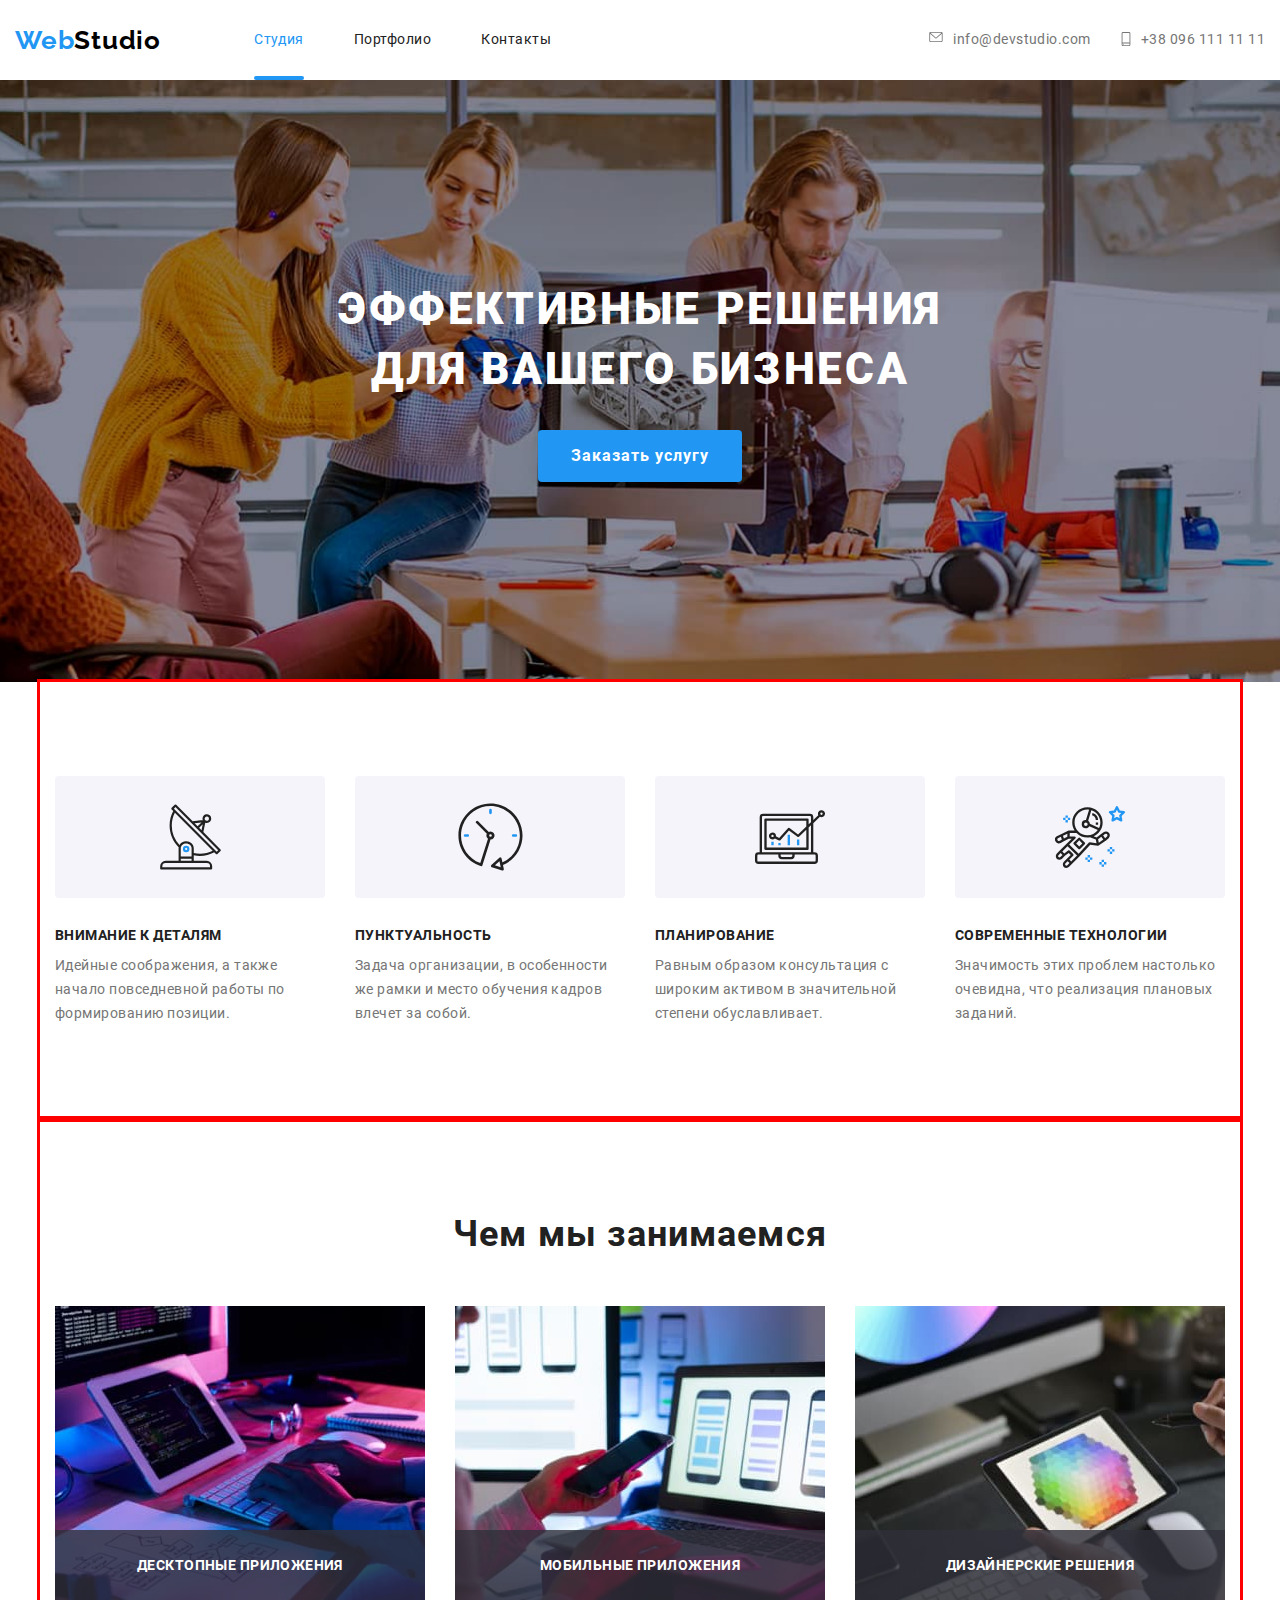
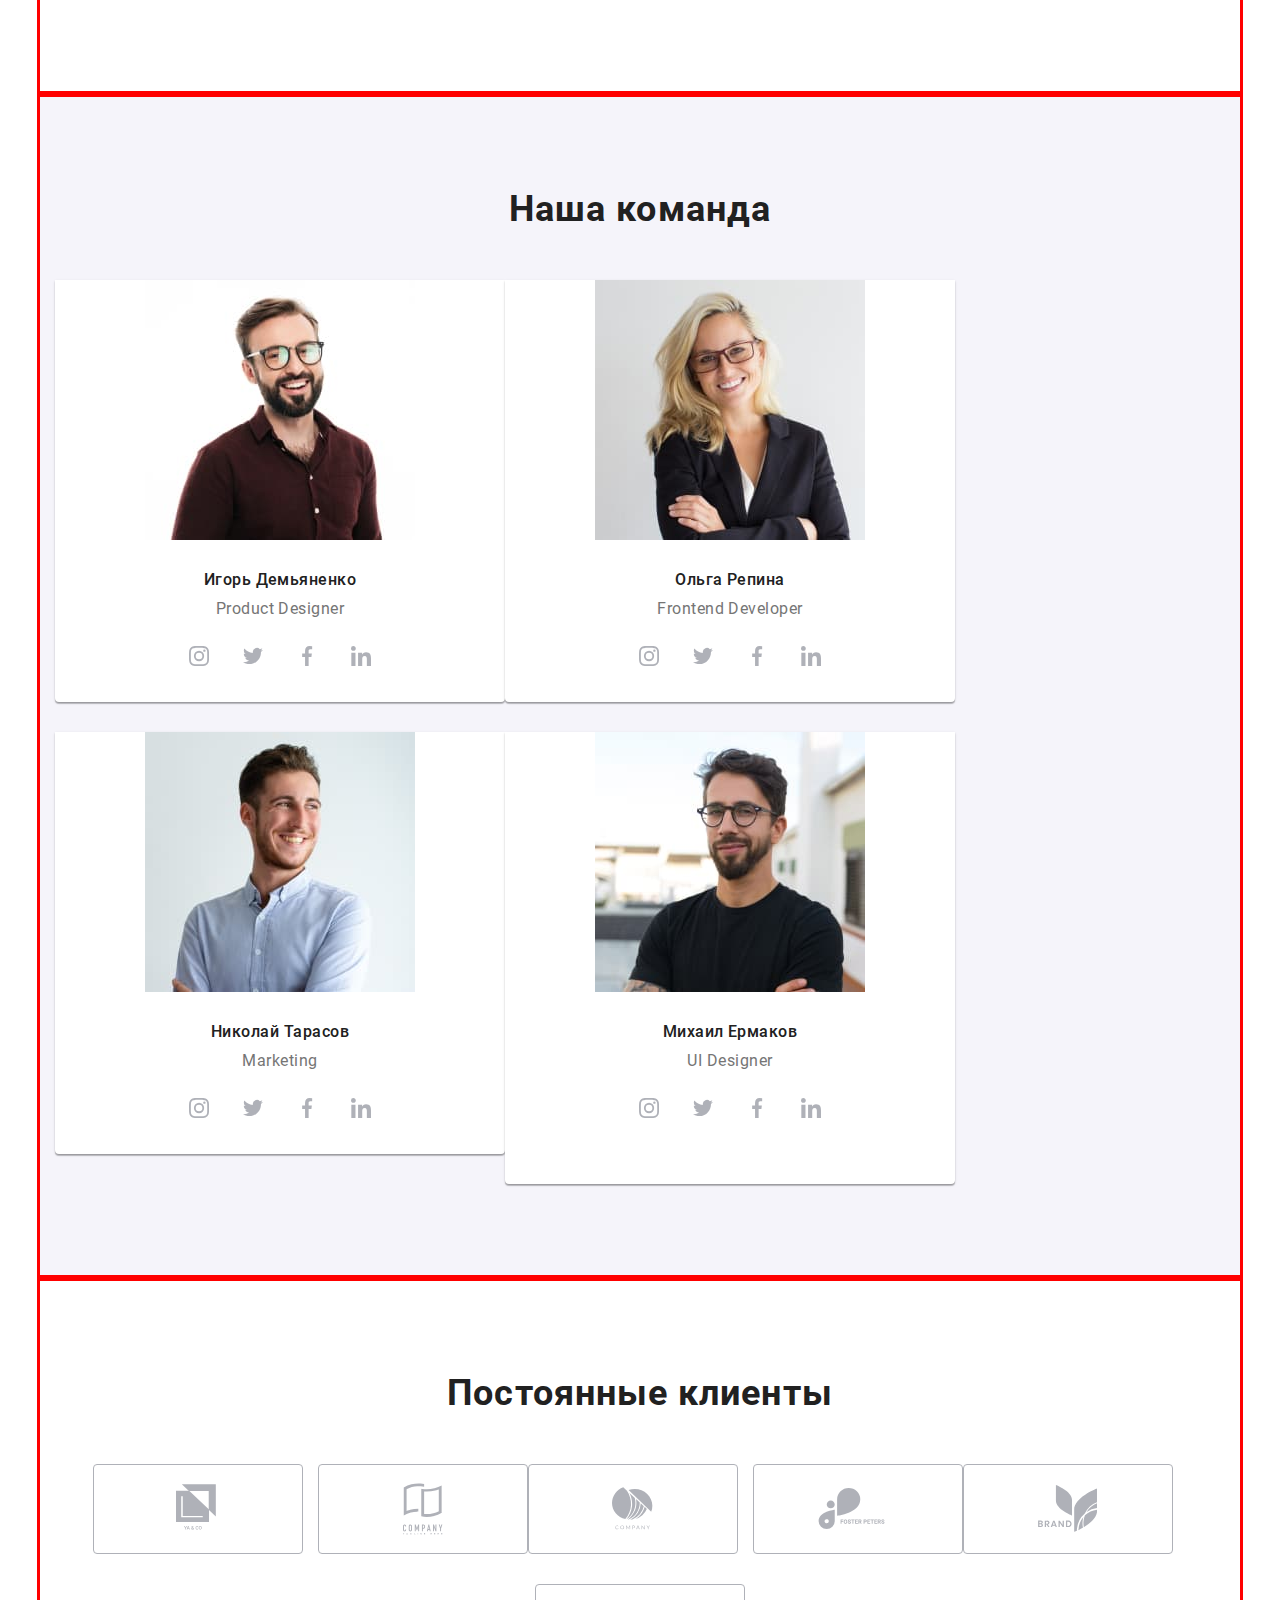
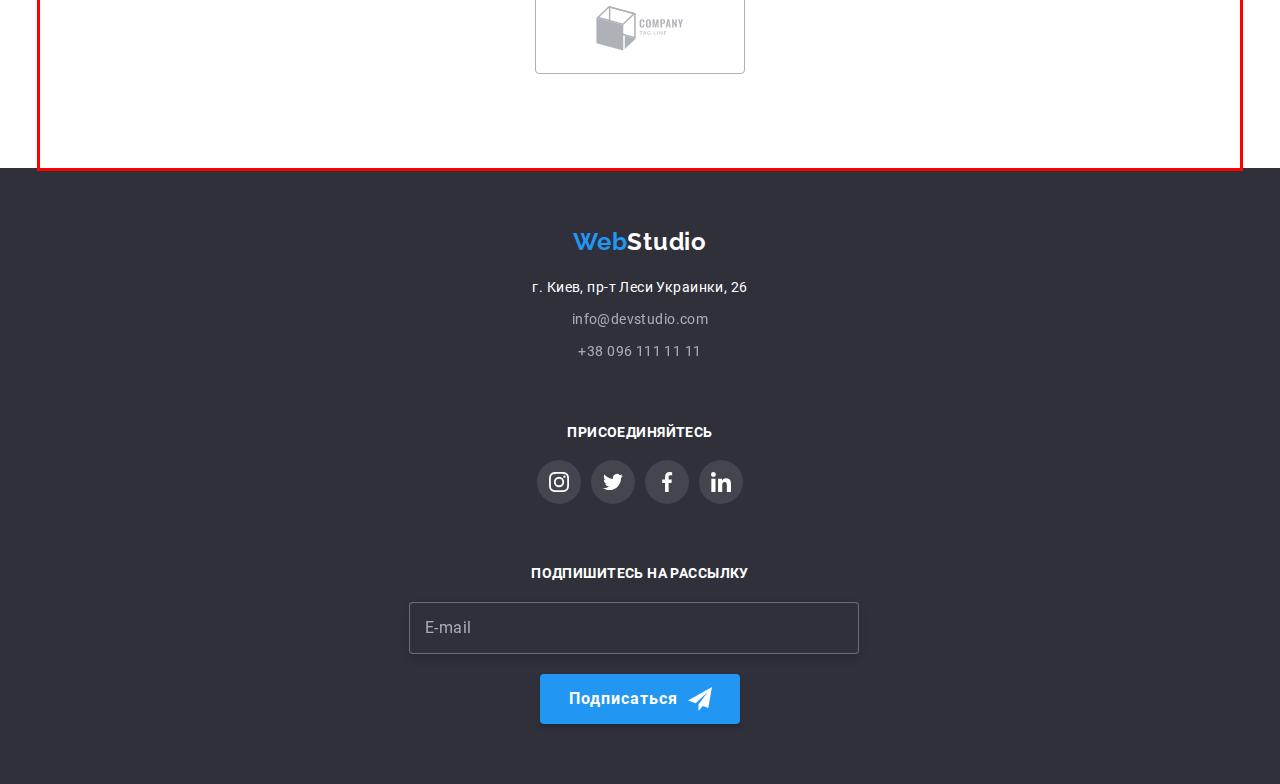
==== index.html @ 3422aace "added workes section" ====
<!DOCTYPE html>
<html lang="ru">
<head>
    <meta charset="UTF-8">
    <meta name="viewport" content="width=device-width, initial-scale=1.0">
    <!-- <link rel="preconnect" href="https://fonts.gstatic.com">
    <link href="https://fonts.googleapis.com/css2?family=Raleway:wght@400;700&family=Roboto:wght@400;500;700&display=swap"
        rel="stylesheet"> -->
    <link rel="stylesheet" href="./css/main.min.css">
    <title>WebStudio</title>
</head>
<body>
    <!-- Шапка сайта -->
    <header>
        <nav class="main-nav">
            <a href="/" class="logo"><span>Web</span>Studio</a>
            <div class="menu-container" id="menu-container" data-menu>
                    <div class="navigation">
                        <ul class="site-nav">
                    <li class="item"><a href="./index.html" class="link current">Студия</a></li>
                    <li class="item"><a href="./portfolio.html" class="link">Портфолио</a></li>
                    <li class="item"><a href="#" class="link">Контакты</a></li>
                        </ul>
                    </div>
                    <div class="contacts">
                        <ul class="auth-nav">
                    <li class="item item-mail">                         
                        <a href="mailto:info@devstudio.com" class="link">
                            <svg class="envelope" width="16" height="12">
                                <use href="./images/sprite.svg#icon-envelope"></use>
                            </svg>
                            info@devstudio.com
                        </a>
                    </li>
                    <li class="item">
                        <a href="tel:+380961111111" class="link">
                            <svg class="smartphone" width="10" height="16">
                                <use href="./images/sprite.svg#icon-smartphone"></use>
                            </svg>
                            +38 096 111 11 11
                        </a>
                    </li>
                        </ul>
                    </div>
            </div>
            <button type="button" class="menu-button" aria-expanded="false" aria-controls="menu-container" data-menu-button>
                    <svg width="40" height="40" aria-label="Переключатель мобильного меню">
                        <use class="icon-cross" href="./images/sprite.svg#icon-cross"></use>
                        <use class="icon-menu" href="./images/sprite.svg#icon-menu"></use>
                    </svg>
            </button>
        </nav>      
    </header>
    <main>
        <!-- Герой -->
        <section class="hero">
            <h1 class="hero-title">Эффективные решения <br> для вашего бизнеса</h1>
            <button data-modal-open class="hero-button ">Заказать услугу</button>
        </section>
        <!-- Особенности работы -->
        <section class="container">
            <!-- <h2>Особенности</h2> -->
            <ul class="features">
                    <li class="features-item">
                        <div class="features-icon">
                            <svg class="antenna" width="65" height="70">
                                <use href="./images/sprite.svg#icon-antenna"></use>
                            </svg>
                        </div>                     
                        <h3 class="features-title">Внимание к деталям</h3>
                        <p class="features-text">Идейные соображения, а также начало повседневной работы по формированию позиции.</p>
                    </li>
                    <li class="features-item">
                        <div class="features-icon">
                            <svg class="clock" width="67" height="70">
                                <use href="./images/sprite.svg#icon-clock"></use>
                        </svg>
                        </div>
                        <h3 class="features-title">Пунктуальность</h3>
                        <p class="features-text">Задача организации, в особенности же рамки и место обучения кадров влечет за собой.</p>
                    </li>
                    <li class="features-item">
                        <div class="features-icon">
                            <svg class="diagram" width="70" height="70">
                                <use href="./images/sprite.svg#icon-diagram"></use>
                        </svg>
                        </div>
                        <h3 class="features-title">Планирование</h3>
                        <p class="features-text">Равным образом консультация с широким активом в значительной степени обуславливает.</p>
                    </li>
                    <li class="features-item">
                        <div class="features-icon">
                            <svg class="astronaut" width="70" height="70">
                                <use href="./images/sprite.svg#icon-astronaut"></use>
                        </svg>
                        </div>
                        <h3 class="features-title">Современные технологии</h3>
                        <p class="features-text">Значимость этих проблем настолько очевидна, что реализация плановых заданий.</p>
                    </li>
            </ul>   
        </section>    
        <!-- Чем мы занимаемся -->
        <section class="section workes-container">
            <div class="container">
                <h2 class="section-title">Чем мы занимаемся</h2>
                <ul class="workes">
                    <li class="item">
                        <div class="workes-box">
                            <picture>
                                <source srcset="
                                    ./images/desktop/img1-desktop.jpg 1x,
                                    ./images/desktop/img1@2x-desktop.jpg 2x
                                    "
                                     media="(min-width: 1200px)">
                                
                                    <img src="./images/desktop/img1-desktop.jpg" alt="Десктопные приложения">
                            </picture>
                            
                            <p class="workes-text">Десктопные приложения</p>
                        </div>   
                    </li>
                    <li class="item">
                        <div class="workes-box">
                            <picture>
                                <source srcset="
                                    ./images/desktop/img2-desktop.jpg 1x,
                                    ./images/desktop/img2@2x-desktop.jpg 2x
                                    " 
                                    media="(min-width: 1200px)">
                                    
                                    <img src="./images/desktop/img2-desktop.jpg" alt="Мобильные приложения">
                            </picture>
                            <p class="workes-text">Мобильные приложения</p>
                        </div>
                    </li>                        
                    <li class="item">
                        <div class="workes-box">
                            <picture>
                                <source srcset="
                                    ./images/desktop/img3-desktop.jpg 1x,
                                    ./images/desktop/img3@2x-desktop.jpg 2x
                                    " 
                                    media="(min-width: 1200px)">
                            
                                    <img src="./images/desktop/img3-desktop.jpg" alt="Дизайнерские решения">
                            </picture>
                            <p class="workes-text">Дизайнерские решения</p>
                        </div>
                        </li>
                </ul>
            </div>
        </section>
        <!-- Наша команда -->
        <section class="container team-container">
            <h2 class="section-title teams">Наша команда</h2>
            <ul class="team">
                    <li class="team-item">
                        <picture>
                            <source
                                srcset="
                                    ./images/desktop/foto1-desktop.jpg 1x,
                                    ./images/desktop/foto1@2x-desktop.jpg 2x                          ./
                                "
                                media="(min-width: 1200px)"
                            >
                            <source
                                srcset="
                                    ./images/table/foto1-table.jpg 1x,
                                    ./images/table/foto1@2x-table.jpg 2x
                                "
                                media="(min-width: 768px)"    
                            >
                            <source
                                srcset="
                                    ./images/mobile/foto1-mobile.jpg 1x,
                                    ./images/mobile/foto1@2x-mobile.jpg 2x
                                "
                                media="(max-width: 767px)"
                            >
                             <img                         
                                src="./images/desktop/foto1-desktop.jpg"
                                alt="Игорь Демьяненко"                    
                            >
                        </picture>
                        <h3 class="team-title">Игорь Демьяненко</h3>
                        <p class="team-text">Product Designer</p>
                        <ul class="social">
                            <li class="social-item">
                                <a href="#" class="social-link">
                                    <svg class="instagram" width="20" height="20">
                                        <use href="./images/sprite.svg#icon-instagram"></use>
                                    </svg>
                                </a>
                            </li>
                            <li class="social-item">
                                <a href="#" class="social-link">
                                    <svg class="twitter" width="20" height="20">
                                        <use href="./images/sprite.svg#icon-twitter"></use>
                                    </svg>
                                </a>
                            </li>
                            <li class="social-item">
                                <a href="#" class="social-link">
                                    <svg class="facebook" width="20" height="20">
                                        <use href="./images/sprite.svg#icon-facebook"></use>
                                    </svg>
                                </a>
                            </li>
                            <li class="social-item">
                                <a href="#" class="social-link">
                                    <svg class="linkedin" width="20" height="20">
                                        <use href="./images/sprite.svg#icon-linkedin"></use>
                                    </svg>
                                </a>
                            </li>
                        </ul>
                    </li>
                    <li class="team-item">
                        <picture>
                            <source srcset="
                                                            ./images/desktop/foto2-desktop.jpg 1x,
                                                            ./images/desktop/foto2@2x-desktop.jpg 2x                          ./
                                                        " media="(min-width: 1200px)">
                            <source srcset="
                                                            ./images/table/foto2-table.jpg 1x,
                                                            ./images/table/foto2@2x-table.jpg 2x
                                                        " media="(min-width: 768px)">
                            <source srcset="
                                                            ./images/mobile/foto2-mobile.jpg 1x,
                                                            ./images/mobile/foto2@2x-mobile.jpg 2x
                                                        " media="(max-width: 767px)">
                            <img src="./images/desktop/foto2-desktop.jpg" alt="Ольга Репина">
                        </picture>
                        <h3 class="team-title">Ольга Репина</h3>
                        <p class="team-text">Frontend Developer</p>
                        <ul class="social">
                            <li class="social-item">
                                <a href="#" class="social-link">
                                    <svg class="instagram" width="20" height="20">
                                        <use href="./images/sprite.svg#icon-instagram"></use>
                                    </svg>
                                </a>
                            </li>
                            <li class="social-item">
                                <a href="#" class="social-link">
                                    <svg class="twitter" width="20" height="20">
                                        <use href="./images/sprite.svg#icon-twitter"></use>
                                    </svg>
                                </a>
                            </li>
                            <li class="social-item">
                                <a href="#" class="social-link">
                                    <svg class="facebook" width="20" height="20">
                                        <use href="./images/sprite.svg#icon-facebook"></use>
                                    </svg>
                                </a>
                            </li>
                            <li class="social-item">
                                <a href="#" class="social-link">
                                    <svg class="linkedin" width="20" height="20">
                                        <use href="./images/sprite.svg#icon-linkedin"></use>
                                    </svg>
                                </a>
                            </li>
                        </ul>
                    </li>
                    <li class="team-item">
                        <picture>
                            <source srcset="
                                ./images/desktop/foto3-desktop.jpg 1x,
                                ./images/desktop/foto3@2x-desktop.jpg 2x                          ./
                            " media="(min-width: 1200px)">
                            <source srcset="
                                ./images/table/foto3-table.jpg 1x,
                                ./images/table/foto3@2x-table.jpg 2x
                            " media="(min-width: 768px)">
                            <source srcset="
                                ./images/mobile/foto3-mobile.jpg 1x,
                                ./images/mobile/foto3@2x-mobile.jpg 2x
                            " media="(max-width: 767px)">
                            <img src="./images/desktop/foto3-desktop.jpg" alt="Николай Тарасов">
                        </picture>
                        <h3 class="team-title">Николай Тарасов</h3>
                        <p class="team-text">Marketing</p>
                        <ul class="social">
                            <li class="social-item">
                                <a href="#" class="social-link">
                                    <svg class="instagram" width="20" height="20">
                                        <use href="./images/sprite.svg#icon-instagram"></use>
                                    </svg>
                                </a>
                            </li>
                            <li class="social-item">
                                <a href="#" class="social-link">
                                    <svg class="twitter" width="20" height="20">
                                        <use href="./images/sprite.svg#icon-twitter"></use>
                                    </svg>
                                </a>
                            </li>
                            <li class="social-item">
                                <a href="#" class="social-link">
                                    <svg class="facebook" width="20" height="20">
                                        <use href="./images/sprite.svg#icon-facebook"></use>
                                    </svg>
                                </a>
                            </li>
                            <li class="social-item">
                                <a href="#" class="social-link">
                                    <svg class="linkedin" width="20" height="20">
                                        <use href="./images/sprite.svg#icon-linkedin"></use>
                                    </svg>
                                </a>
                            </li>
                        </ul>
                    </li>
                    <li class="team-item">
                        <picture>
                            <source srcset="
                                                            ./images/desktop/foto4-desktop.jpg 1x,
                                                            ./images/desktop/foto4@2x-desktop.jpg 2x                          ./
                                                        " media="(min-width: 1200px)">
                            <source srcset="
                                                            ./images/table/foto4-table.jpg 1x,
                                                            ./images/table/foto4@2x-table.jpg 2x
                                                        " media="(min-width: 768px)">
                            <source srcset="
                                                            ./images/mobile/foto4-mobile.jpg 1x,
                                                            ./images/mobile/foto4@2x-mobile.jpg 2x
                                                        " media="(max-width: 767px)">
                            <img src="./images/desktop/foto4-desktop.jpg" alt="Михаил Ермаков">
                        </picture>
                        <h3 class="team-title">Михаил Ермаков</h3>
                        <p class="team-text">UI Designer</p>
                        <ul class="social">
                            <li class="social-item">
                                <a href="#" class="social-link">
                                    <svg class="instagram" width="20" height="20">
                                        <use href="./images/sprite.svg#icon-instagram"></use>
                                    </svg>
                                </a>
                            </li>
                            <li class="social-item">
                                <a href="#" class="social-link">
                                    <svg class="twitter" width="20" height="20">
                                        <use href="./images/sprite.svg#icon-twitter"></use>
                                    </svg>
                                </a>
                            </li>
                            <li class="social-item">
                                <a href="#" class="social-link">
                                    <svg class="facebook" width="20" height="20">
                                        <use href="./images/sprite.svg#icon-facebook"></use>
                                    </svg>
                                </a>
                            </li>
                            <li class="social-item">
                                <a href="#" class="social-link">
                                    <svg class="linkedin" width="20" height="20">
                                        <use href="./images/sprite.svg#icon-linkedin"></use>
                                    </svg>
                                </a>
                            </li>
                        </ul>
                    </li>
            </ul>
        </section>
        <!-- Постоянные клиенты -->
        <section class="container clients-container">
             <h2 class="section-title">Постоянные клиенты</h2>
            <ul class="clients">
                    <li class="clients-list">
                        <a href="#" class="client-link">
                            <svg class="logo-1" width="44" height="49">
                                <use href="./images/sprite.svg#icon-logo-1"></use>
                            </svg>
                        </a>
                    </li>
                    <li class="clients-list">
                        <a href="#" class="client-link">
                            <svg class="logo-2" width="40" height="52">
                                <use href="./images/sprite.svg#icon-logo-2"></use>
                            </svg>
                        </a>
                    </li>
                    <li class="clients-list">
                        <a href="#" class="client-link">
                            <svg class="logo-3" width="41" height="43">
                                <use href="./images/sprite.svg#icon-logo-3"></use>
                            </svg>
                        </a>
                    </li>
                    <li class="clients-list">
                        <a href="#" class="client-link">
                            <svg class="logo-4" width="80" height="42">
                                <use href="./images/sprite.svg#icon-logo-4"></use>
                            </svg>
                        </a>
                    </li>
                    <li class="clients-list">
                        <a href="#" class="client-link">
                            <svg class="logo-5" width="59" height="47">
                                <use href="./images/sprite.svg#icon-logo-5"></use>
                            </svg>
                        </a>
                    </li>
                    <li class="clients-list">
                        <a href="#" class="client-link">
                            <svg class="logo-6" width="88" height="45">
                                <use href="./images/sprite.svg#icon-logo-6"></use>
                            </svg>
                        </a>
                    </li>
            </ul>
        </section>
    </main>    
    <!-- Футер -->
    <footer class="footer">
        <div class="footer-content">
                <a href="#" class="logo footer-logo"><span>Web</span>Studio</a>
                <address>
                    <ul class="contacte">
                        <li class="contacte-item"><a href="#" class="address-link">г. Киев, пр-т Леси Украинки, 26</a></li>
                        <li class="contacte-item"><a href="mailto:info@devstudio.com" class="footer-link">info@devstudio.com</a></li>
                        <li class="contacte-item"><a href="tel:+380961111111" class="footer-link">+38 096 111 11 11</a></li>
                    </ul>
                </address>
        </div>
        <div class="resources">
                <h3 class="resources-title">присоединяйтесь</h3>
                <ul class="resources-list">
                    <li class="resources-item">
                        <a href="#" class="resources-link">
                            <svg class="instagram" width="20" height="20">
                                <use href="./images/sprite.svg#icon-instagram"></use>
                            </svg>
                        </a>
                    </li>
                    <li class="resources-item">
                        <a href="#" class="resources-link">
                            <svg class="twitter" width="20" height="20">
                                <use href="./images/sprite.svg#icon-twitter"></use>
                            </svg>
                        </a>
                    </li>
                    <li class="resources-item">
                        <a href="#" class="resources-link">
                            <svg class="facebook" width="20" height="20">
                                <use href="./images/sprite.svg#icon-facebook"></use>
                            </svg>
                        </a>
                    </li>
                    <li class="resources-item">
                        <a href="#" class="resources-link">
                            <svg class="linkedin" width="20" height="20">
                                <use href="./images/sprite.svg#icon-linkedin"></use>
                            </svg>
                        </a>
                    </li>
                </ul>
        </div>
        <div>
                <form action="#" class="subscription">
                    <label for="mail" class="subscription-text">Подпишитесь на рассылку</label>
                    <div class="subscription-btns">
                        <input type="email" name="mail" placeholder="E-mail" autocomplete="off">
                        <button type="submit">Подписаться
                        <svg class="send" width="24" height="24">
                            <use href="./images/sprite.svg#icon-send"></use>
                        </svg>
                        </button>
                    </div>
                </form>
        </div>
    </footer>
    <!-- Модальное окно -->
    <div class="backdrop is-hidden" data-modal>
        <div class="modal">
            <div class="modal-svg">
            <button data-modal-close class="btn-modal">
            <svg class="closed" width="11" height="11">
                <use href="./images/sprite.svg#icon-closed"></use>
            </svg>
            </button>
            </div>
            <form action="#" class="form" autocomplete="off">
                <h1 class="form-title">Оставьте свои данные, мы вам перезвоним</h1>
                <div class="form-field">
                    <label for="user" class="form-label">Имя</label>
                    <input type="text" class="form-input" name="user" id="user" placeholder=" ">
                    <svg class="user" width="12" height="12">
                        <use href="./images/sprite.svg#icon-user"></use>
                    </svg>
                </div>

                <div class="form-field">
                    <label for="phone" class="form-label">Телефон</label>
                    <input type="tel" class="form-input" name="phone" id="phone" placeholder="">
                    <svg class="phone" width="13" height="13">
                        <use href="./images/sprite.svg#icon-phone"></use>
                    </svg>
            </div>
                
                <div class="form-field">
                    <label for="mail" class="form-label">Почта</label>
                    <input type="email" class="form-input" name="mail" id="mail" placeholder="">
                    <svg class="email" width="15" height="12">
                        <use href="./images/sprite.svg#icon-email"></use>
                    </svg>
                </div>
                
                <div class="form-field textarea">
                <label for="comment" class="form-label">Комментарий</label>
                <textarea name="comment" id="comment" rows="5" placeholder="Введите текст"></textarea>
                </div>

                <div class="form-checkbox">
                    <label for="agreement" class="check-label">
                        <input type="checkbox" class="check-box" name="agreement" value="agreement" id="agreement">
                        <span class="icon-border"></span>                     
                        
                        <span>Соглашаюсь с рассылкой и принимаю
                            <a href="#" class="form-link">Условия договора</a>
                        </span>    
                    </label>            
                </div>

                <button type="submit" class="form-btn">Отправить</button>
            </form>
        </div>
    </div>
    <script src="./js/modal.js"></script>
    <script src="./js/menu.js"></script>
</body>
</html>
---- css/main.min.css ----
/*! modern-normalize v1.0.0 | MIT License | https://github.com/sindresorhus/modern-normalize */*,*::before,*::after{-webkit-box-sizing:border-box;box-sizing:border-box}:root{-moz-tab-size:4;-o-tab-size:4;tab-size:4}html{line-height:1.15;-webkit-text-size-adjust:100%}body{margin:0}body{font-family:system-ui,-apple-system,"Segoe UI",Roboto,Helvetica,Arial,sans-serif,"Apple Color Emoji","Segoe UI Emoji"}hr{height:0;color:inherit}abbr[title]{-webkit-text-decoration:underline dotted;text-decoration:underline dotted}b,strong{font-weight:bolder}code,kbd,samp,pre{font-family:ui-monospace, SFMono-Regular, Consolas, "Liberation Mono", Menlo, monospace;font-size:1em}small{font-size:80%}sub,sup{font-size:75%;line-height:0;position:relative;vertical-align:baseline}sub{bottom:-0.25em}sup{top:-0.5em}table{text-indent:0;border-color:inherit}button,input,optgroup,select,textarea{font-family:inherit;font-size:100%;line-height:1.15;margin:0}button,select{text-transform:none}button,[type="button"],[type="reset"],[type="submit"]{-webkit-appearance:button}::-moz-focus-inner{border-style:none;padding:0}:-moz-focusring{outline:1px dotted ButtonText}:-moz-ui-invalid{box-shadow:none}legend{padding:0}progress{vertical-align:baseline}::-webkit-inner-spin-button,::-webkit-outer-spin-button{height:auto}[type="search"]{-webkit-appearance:textfield;outline-offset:-2px}::-webkit-search-decoration{-webkit-appearance:none}::-webkit-file-upload-button{-webkit-appearance:button;font:inherit}summary{display:list-item}html{-webkit-box-sizing:border-box;box-sizing:border-box}*,*::before,*::after{-webkit-box-sizing:inherit;box-sizing:inherit}body{color:#757575;background-color:#fff;font-family:Roboto, sans-serif;font-style:400;font-weight:400;letter-spacing:0.03em;margin:0}body.modal-open{overflow:hidden}ul{list-style:none;padding:0;margin:0}a{text-decoration:none}h1,h2,h3,h4,h5,h6,p{margin-top:0;margin-bottom:0}img{display:block;max-width:100%;height:auto;margin-left:auto;margin-right:auto}.section-title{margin-bottom:30px;font-family:Roboto;font-style:normal;font-weight:700;font-size:28px;line-height:1.18;text-align:center;letter-spacing:0.03em;color:#212121}@media screen and (min-width: 1200px){.section-title{margin-bottom:50px;font-size:36px;line-height:1.17}}.container{padding-right:15px;padding-left:15px;margin-right:auto;margin-left:auto;outline:3px solid red}@media screen and (min-width: 480px){.container{width:480px;padding-top:60px;padding-bottom:60px}}@media screen and (min-width: 768px){.container{width:768px}}@media screen and (min-width: 1200px){.container{width:1200px;padding-top:94px;padding-bottom:94px}}@font-face{font-family:"Roboto";font-style:normal;font-weight:400;src:url("../fonts/roboto-v20-latin_cyrillic-regular.eot");src:local(""),url("../fonts/roboto-v20-latin_cyrillic-regular.eot?#iefix") format("embedded-opentype"),url("../fonts/roboto-v20-latin_cyrillic-regular.woff2") format("woff2"),url("../fonts/roboto-v20-latin_cyrillic-regular.woff") format("woff"),url("../fonts/roboto-v20-latin_cyrillic-regular.ttf") format("truetype"),url("../fonts/roboto-v20-latin_cyrillic-regular.svg#Roboto") format("svg")}@font-face{font-family:"Roboto";font-style:normal;font-weight:500;src:url("../fonts/roboto-v20-latin_cyrillic-500.eot");src:local(""),url("../fonts/roboto-v20-latin_cyrillic-500.eot?#iefix") format("embedded-opentype"),url("../fonts/roboto-v20-latin_cyrillic-500.woff2") format("woff2"),url("../fonts/roboto-v20-latin_cyrillic-500.woff") format("woff"),url("../fonts/roboto-v20-latin_cyrillic-500.ttf") format("truetype"),url("../fonts/roboto-v20-latin_cyrillic-500.svg#Roboto") format("svg")}@font-face{font-family:"Roboto";font-style:normal;font-weight:700;src:url("../fonts/roboto-v20-latin_cyrillic-700.eot");src:local(""),url("../fonts/roboto-v20-latin_cyrillic-700.eot?#iefix") format("embedded-opentype"),url("../fonts/roboto-v20-latin_cyrillic-700.woff2") format("woff2"),url("../fonts/roboto-v20-latin_cyrillic-700.woff") format("woff"),url("../fonts/roboto-v20-latin_cyrillic-700.ttf") format("truetype"),url("../fonts/roboto-v20-latin_cyrillic-700.svg#Roboto") format("svg")}@font-face{font-family:"Roboto";font-style:normal;font-weight:400;src:url("../fonts/roboto-v20-latin_cyrillic-regular.eot");src:local(""),url("../fonts/roboto-v20-latin_cyrillic-regular.eot?#iefix") format("embedded-opentype"),url("../fonts/roboto-v20-latin_cyrillic-regular.woff2") format("woff2"),url("../fonts/roboto-v20-latin_cyrillic-regular.woff") format("woff"),url("../fonts/roboto-v20-latin_cyrillic-regular.ttf") format("truetype"),url("../fonts/roboto-v20-latin_cyrillic-regular.svg#Roboto") format("svg")}@font-face{font-family:"Roboto";font-style:normal;font-weight:900;src:url("../fonts/roboto-v20-latin_cyrillic-900.eot");src:local(""),url("../fonts/roboto-v20-latin_cyrillic-900.eot?#iefix") format("embedded-opentype"),url("../fonts/roboto-v20-latin_cyrillic-900.woff2") format("woff2"),url("../fonts/roboto-v20-latin_cyrillic-900.woff") format("woff"),url("../fonts/roboto-v20-latin_cyrillic-900.ttf") format("truetype"),url("../fonts/roboto-v20-latin_cyrillic-900.svg#Roboto") format("svg")}@font-face{font-family:"Raleway";font-style:normal;font-weight:400;src:url("../fonts/raleway-v18-latin_cyrillic-regular.eot");src:local(""),url("../fonts/raleway-v18-latin_cyrillic-regular.eot?#iefix") format("embedded-opentype"),url("../fonts/raleway-v18-latin_cyrillic-regular.woff2") format("woff2"),url("../fonts/raleway-v18-latin_cyrillic-regular.woff") format("woff"),url("../fonts/raleway-v18-latin_cyrillic-regular.ttf") format("truetype"),url("../fonts/raleway-v18-latin_cyrillic-regular.svg#Raleway") format("svg")}@font-face{font-family:"Raleway";font-style:normal;font-weight:700;src:url("../fonts/raleway-v18-latin_cyrillic-700.eot");src:local(""),url("../fonts/raleway-v18-latin_cyrillic-700.eot?#iefix") format("embedded-opentype"),url("../fonts/raleway-v18-latin_cyrillic-700.woff2") format("woff2"),url("../fonts/raleway-v18-latin_cyrillic-700.woff") format("woff"),url("../fonts/raleway-v18-latin_cyrillic-700.ttf") format("truetype"),url("../fonts/raleway-v18-latin_cyrillic-700.svg#Raleway") format("svg")}header{position:relative;padding-right:15px;padding-left:15px;margin-right:auto;margin-left:auto}.logo{color:#000;font-family:Raleway, sans-serif;font-weight:700;font-size:24px;line-height:1.17;letter-spacing:0.03em}@media screen and (max-width: 767px){.logo{padding-bottom:16px;padding-top:16px}}@media screen and (min-width: 768px){.logo{margin-right:88px}}@media screen and (min-width: 1200px){.logo{margin-right:93px;font-size:26px;line-height:1.19}}.logo span{color:#2196f3}.main-nav{display:-webkit-box;display:-ms-flexbox;display:flex;-webkit-box-align:center;-ms-flex-align:center;align-items:center;-webkit-box-pack:justify;-ms-flex-pack:justify;justify-content:space-between}.site-nav{color:#212121}@media screen and (max-width: 767px){.site-nav{margin-bottom:60px}}@media screen and (min-width: 768px){.site-nav{display:-webkit-box;display:-ms-flexbox;display:flex}}.site-nav .link{color:#212121}@media screen and (max-width: 767px){.site-nav .link{font-family:Roboto;font-style:normal;font-weight:500;font-size:18px;line-height:1.17;letter-spacing:0.02em}}@media screen and (min-width: 768px){.site-nav .link{display:block;-webkit-box-align:baseline;-ms-flex-align:baseline;align-items:baseline;padding-top:32px;padding-bottom:32px;font-size:14px;line-height:1.14}}.site-nav .link:hover,.site-nav .link:focus{color:#2196f3;-webkit-transition:color 250ms cubic-bezier(0.4, 0, 0.2, 1);transition:color 250ms cubic-bezier(0.4, 0, 0.2, 1)}@media screen and (max-width: 767px){.site-nav .item:not(:last-child){margin-bottom:40px}}@media screen and (min-width: 768px){.site-nav .item:not(:last-child){margin-right:50px}}.site-nav .link.current{position:relative;color:#2196f3}.site-nav .current::after{content:"";position:absolute;left:0;margin-top:8px;display:block;width:100%;height:4px;background-color:#2196f3;border-radius:2px}@media screen and (min-width: 768px){.site-nav .current::after{bottom:0;margin-top:0}}.auth-nav{margin-left:auto;-webkit-box-align:center;-ms-flex-align:center;align-items:center}@media screen and (min-width: 768px){.auth-nav{padding-top:21px;padding-bottom:21px}}@media screen and (min-width: 1200px){.auth-nav{display:-webkit-box;display:-ms-flexbox;display:flex;padding-top:0;padding-bottom:0}}.auth-nav .link{color:#757575}@media screen and (max-width: 767px){.auth-nav .link{font-family:Roboto;font-style:normal;font-weight:500;font-size:18px;line-height:1.17;letter-spacing:0.02em;-webkit-box-align:baseline;-ms-flex-align:baseline;align-items:baseline}}@media screen and (min-width: 768px){.auth-nav .link{font-size:12px}}@media screen and (min-width: 1200px){.auth-nav .link{display:-webkit-box;display:-ms-flexbox;display:flex;-webkit-box-pack:center;-ms-flex-pack:center;justify-content:center;-ms-flex-line-pack:center;align-content:center;padding-top:32px;padding-bottom:32px;font-size:14px;line-height:1.14}}.auth-nav .link:hover,.auth-nav .link:focus{color:#2196f3;fill:#2196f3;-webkit-transition:color 250ms cubic-bezier(0.4, 0, 0.2, 1),fill 250ms cubic-bezier(0.4, 0, 0.2, 1);transition:color 250ms cubic-bezier(0.4, 0, 0.2, 1),fill 250ms cubic-bezier(0.4, 0, 0.2, 1)}.auth-nav .link:hover .envelope,.auth-nav .link:focus .envelope,.auth-nav .link:hover .smartphone,.auth-nav .link:focus .smartphone{color:#2196f3;fill:#2196f3;-webkit-transition:color 250ms cubic-bezier(0.4, 0, 0.2, 1),fill 250ms cubic-bezier(0.4, 0, 0.2, 1);transition:color 250ms cubic-bezier(0.4, 0, 0.2, 1),fill 250ms cubic-bezier(0.4, 0, 0.2, 1)}.envelope,.smartphone{margin-right:10px;fill:#757575}@media screen and (max-width: 767px){.item-mail{margin-bottom:16px}}@media screen and (min-width: 1200px){.item-mail{margin-right:30px}}@media screen and (min-width: 768px){.envelope{width:14px;height:10px}.smartphone{width:10px;height:14px}}.hero{max-width:1600px;margin-left:auto;margin-right:auto;padding-top:118px;padding-bottom:118px;background-color:#2f303a;background-image:-webkit-gradient(linear, left bottom, left top, from(rgba(47,48,58,0.4)), to(rgba(47,48,58,0.4))),url("../../images/mobile/Hero-mobile.jpg");background-image:linear-gradient(to top, rgba(47,48,58,0.4), rgba(47,48,58,0.4)),url("../../images/mobile/Hero-mobile.jpg");background-repeat:no-repeat;background-position:center;background-size:cover;color:#fff;text-align:center}@media screen and (min-width: 1200px){.hero{padding-top:200px;padding-bottom:200px}}@media screen and (min-device-pixel-ratio: 2), screen and (-webkit-min-device-pixel-ratio: 2), screen and (min-resolution: 192dpi), screen and (min-resolution: 2dppx){.hero{background-image:url(../../images/mobile/Hero-mobile@2x.jpg)}}@media screen and (min-width: 481px){.hero{background-image:url(../../images/table/Hero-table.jpg)}}@media screen and (min-width: 481px) and (min-device-pixel-ratio: 2), screen and (min-width: 481px) and (-webkit-min-device-pixel-ratio: 2), screen and (min-width: 481px) and (min-resolution: 192dpi), screen and (min-width: 481px) and (min-resolution: 2dppx){.hero{background-image:url(../../images/table/Hero-table@2x.jpg)}}@media screen and (min-width: 769px){.hero{background-image:url(../../images/desktop/Hero-desktop.jpg)}}@media screen and (min-width: 769px) and (min-device-pixel-ratio: 2), screen and (min-width: 769px) and (-webkit-min-device-pixel-ratio: 2), screen and (min-width: 769px) and (min-resolution: 192dpi), screen and (min-width: 769px) and (min-resolution: 2dppx){.hero{background-image:url(../../images/desktop/Hero-desktop@2x.jpg)}}.hero-title{margin-bottom:30px;font-family:Roboto;font-style:normal;font-weight:900;font-size:26px;line-height:1.62;text-align:center;letter-spacing:0.06em;text-transform:uppercase}@media screen and (min-width: 1200px){.hero-title{font-size:44px;line-height:1.36}}.hero-button{display:inline-block;padding:10px 32px;min-width:200px;background-color:#2196f3;color:#fff;border:1px solid transparent;font-family:inherit;font-weight:700;font-size:16px;line-height:1.88;-webkit-box-align:center;-ms-flex-align:center;align-items:center;letter-spacing:0.06em;border-radius:4px;-webkit-box-shadow:0px 4px 4px rgba(0,0,0,0.15);box-shadow:0px 4px 4px rgba(0,0,0,0.15);cursor:pointer}.hero-button:focus{outline:none}@media screen and (min-width: 768px){.features{display:-webkit-box;display:-ms-flexbox;display:flex;-ms-flex-wrap:wrap;flex-wrap:wrap;margin-right:-15px}}@media screen and (min-width: 1200px){.features{display:-webkit-box;display:-ms-flexbox;display:flex;margin-right:0}}.features-item{margin-right:30px;margin-bottom:30px;width:100%}.features-item:nth-last-child(-n+1){margin-bottom:0}@media screen and (min-width: 768px) and (max-width: 1199px){.features-item{width:calc((100% - 30px) / 2);margin-right:15px}.features-item:nth-child(2n){margin-right:0}.features-item:nth-child(n+3){margin-bottom:0}}@media screen and (min-width: 1200px){.features-item{width:calc((100% - 90px) / 4);margin-right:30px;margin-bottom:0}.features-item:last-child{margin-right:0}}.features-icon{display:-webkit-box;display:-ms-flexbox;display:flex;-webkit-box-align:center;-ms-flex-align:center;align-items:center;-webkit-box-pack:center;-ms-flex-pack:center;justify-content:center;padding-top:25px;padding-bottom:25px;border:1px solid transparent;border-radius:4px;background-color:#f5f4fa}.features-title{margin-top:30px;margin-bottom:10px;display:block;-webkit-box-pack:center;-ms-flex-pack:center;justify-content:center;color:#212121;font-weight:700;font-size:14px;line-height:1.14;text-transform:uppercase}.features-text{font-size:14px;line-height:1.71}@media screen and (max-width: 1199px){.workes-container{display:none}}.workes{display:-webkit-box;display:-ms-flexbox;display:flex}.workes .item:not(:last-of-type){margin-right:30px}.workes-box{position:relative;display:-webkit-box;display:-ms-flexbox;display:flex}.workes-text{display:-webkit-inline-box;display:-ms-inline-flexbox;display:inline-flex;padding-top:27px;padding-bottom:27px;width:100%;font-size:14px;font-weight:700;line-height:16px;-webkit-box-pack:center;-ms-flex-pack:center;justify-content:center;letter-spacing:0.03em;text-transform:uppercase;color:#fff;background-color:rgba(47,48,58,0.8);position:absolute;left:0;bottom:0}.team-container{background:#f5f4fa}@media screen and (min-width: 768px){.team{display:-webkit-box;display:-ms-flexbox;display:flex;-ms-flex-wrap:wrap;flex-wrap:wrap}}.team-item{width:450px;padding-bottom:24px;-webkit-box-shadow:0px 1px 3px rgba(0,0,0,0.12),0px 1px 1px rgba(0,0,0,0.14),0px 2px 1px rgba(0,0,0,0.2);box-shadow:0px 1px 3px rgba(0,0,0,0.12),0px 1px 1px rgba(0,0,0,0.14),0px 2px 1px rgba(0,0,0,0.2);border-radius:0px 0px 4px 4px;background-color:#fff}.team-item:not(:last-child){margin-bottom:30px}.team-title{margin-top:30px;margin-bottom:10px;color:#212121;font-family:Roboto;font-style:normal;font-weight:500;font-size:16px;line-height:1.19;text-align:center;letter-spacing:0.03em}.team-text{margin-bottom:16px;font-family:Roboto;font-style:normal;font-weight:400;font-size:16px;line-height:1.19;text-align:center;letter-spacing:0.03em}.social{display:-webkit-box;display:-ms-flexbox;display:flex;-webkit-box-pack:center;-ms-flex-pack:center;justify-content:center;height:44px}.social-item:not(:last-child){margin-right:10px}.instagram,.twitter,.facebook,.linkedin{margin:0;padding:0;fill:#afb1b8}.social-link{display:-webkit-box;display:-ms-flexbox;display:flex;padding:12px;width:44px;height:44px}.social-link:hover,.social-link:focus{background-color:#2196f3;width:44px;height:44px;border:1px soli transparent;border-radius:50%}.social-link:hover .instagram,.social-link:focus .instagram,.social-link:hover .twitter,.social-link:focus .twitter,.social-link:hover .facebook,.social-link:focus .facebook,.social-link:hover .linkedin,.social-link:focus .linkedin{color:#2196f3;fill:#fff;-webkit-transition:color 250ms cubic-bezier(0.4, 0, 0.2, 1),fill 250ms cubic-bezier(0.4, 0, 0.2, 1);transition:color 250ms cubic-bezier(0.4, 0, 0.2, 1),fill 250ms cubic-bezier(0.4, 0, 0.2, 1)}.clients{display:-webkit-box;display:-ms-flexbox;display:flex;-ms-flex-wrap:wrap;flex-wrap:wrap;-webkit-box-pack:center;-ms-flex-pack:center;justify-content:center;-ms-flex-line-pack:center;align-content:center}@media screen and (min-width: 768px){.clients{display:-webkit-box;display:-ms-flexbox;display:flex;-ms-flex-wrap:wrap;flex-wrap:wrap}}.clients-list{width:210px;height:90px;border:1px solid #afb1b8;-webkit-box-sizing:border-box;box-sizing:border-box;border-radius:4px;-ms-flex-line-pack:center;align-content:center}.clients-list:nth-child(2n+1){margin-right:15px}.clients-list:nth-child(-n+4){margin-bottom:30px}.logo-1,.logo-2,.logo-3,.logo-4,.logo-5,.logo-6{fill:#afb1b8}.clients-list a{display:-webkit-box;display:-ms-flexbox;display:flex;width:100%;height:100%;-webkit-box-pack:center;-ms-flex-pack:center;justify-content:center;-webkit-box-align:center;-ms-flex-align:center;align-items:center}.clients-list a:hover,.clients-list a:focus{border:1px solid #2196f3;-webkit-transition:color 250ms cubic-bezier(0.4, 0, 0.2, 1);transition:color 250ms cubic-bezier(0.4, 0, 0.2, 1)}.clients-list a:hover .logo-1,.clients-list a:hover .logo-2,.clients-list a:hover .logo-3,.clients-list a:hover .logo-4,.clients-list a:hover .logo-5,.clients-list a:hover .logo-6,.clients-list a:focus .logo-1,.clients-list a:focus .logo-2,.clients-list a:focus .logo-3,.clients-list a:focus .logo-4,.clients-list a:focus .logo-5,.clients-list a:focus .logo-6{--color2: $accent-color;--color4: $accent-color;fill:#2196f3;transition:--color2 250ms cubic-bezier(0.4, 0, 0.2, 1),--color4 250ms cubic-bezier(0.4, 0, 0.2, 1),fill 250ms cubic-bezier(0.4, 0, 0.2, 1)}.footer{background-color:#2f303a;padding-right:15px;padding-left:15px;margin-left:auto;margin-right:auto;padding-top:60px;padding-bottom:60px;text-align:center}.footer-content{margin-bottom:60px}.footer-logo{font-family:Raleway;font-style:normal;font-weight:700;font-size:24px;line-height:1.17;text-align:center;letter-spacing:0.03em}.footer-content a{color:#fff;margin-right:0}.footer span{color:#2196f3}.contacte{margin-top:20px}.contacte-item{max-width:100%}.contacte-item:not(:last-child){margin-bottom:8px}.address-link{font-family:Roboto;font-style:normal;font-weight:normal;font-size:14px;line-height:1.71;text-align:center;letter-spacing:0.03em}.footer-link{opacity:0.6;font-family:Roboto;font-style:normal;font-weight:normal;font-size:14px;line-height:1.71;text-align:center;letter-spacing:0.03em}.resources{margin-bottom:60px}.resources-title{font-size:14px;line-height:16px;font-weight:bold;letter-spacing:0.03em;text-transform:uppercase;color:#fff;margin-bottom:20px}.resources-list{display:-webkit-inline-box;display:-ms-inline-flexbox;display:inline-flex}.resources-item{display:-webkit-box;display:-ms-flexbox;display:flex;width:44px;height:44px}.resources-link{display:-webkit-box;display:-ms-flexbox;display:flex;width:100%;height:100%;border:1px solid transparent;border-radius:50%;background:rgba(255,255,255,0.1);-webkit-box-align:center;-ms-flex-align:center;align-items:center;-webkit-box-pack:center;-ms-flex-pack:center;justify-content:center}.resources-link:hover,.resources-link:focus{background:#2196f3;-webkit-transition:background 250ms cubic-bezier(0.4, 0, 0.2, 1);transition:background 250ms cubic-bezier(0.4, 0, 0.2, 1)}.resources-item:not(:last-child){margin-right:10px}.resources-link svg{margin:0;fill:#fff}.subscription{display:block}.subscription-text{font-family:Roboto;font-style:normal;font-weight:bold;font-size:14px;line-height:1.14;letter-spacing:0.03em;text-transform:uppercase;color:#fff}.subscription-btns{margin-top:20px}.subscription input{padding:15px;margin-right:12px;font-size:16px;line-height:1.25;width:450px;color:#fff;font-weight:400;background-color:#2f303a;border:1px solid rgba(255,255,255,0.3);-webkit-filter:drop-shadow(0px 4px 4px rgba(0,0,0,0.15));filter:drop-shadow(0px 4px 4px rgba(0,0,0,0.15));border-radius:4px}.subscription input::-webkit-input-placeholder{display:-webkit-box;display:flex;-webkit-box-align:center;align-items:center;color:rgba(255,255,255,0.6);align-items:center;font-weight:400;font-size:16px;line-height:1.25;letter-spacing:0.03em}.subscription input:-ms-input-placeholder{display:-ms-flexbox;display:flex;-ms-flex-align:center;align-items:center;color:rgba(255,255,255,0.6);align-items:center;font-weight:400;font-size:16px;line-height:1.25;letter-spacing:0.03em}.subscription input::-ms-input-placeholder{display:-ms-flexbox;display:flex;-ms-flex-align:center;align-items:center;color:rgba(255,255,255,0.6);align-items:center;font-weight:400;font-size:16px;line-height:1.25;letter-spacing:0.03em}.subscription input::placeholder{display:-webkit-box;display:-ms-flexbox;display:flex;-webkit-box-align:center;-ms-flex-align:center;align-items:center;color:rgba(255,255,255,0.6);align-items:center;font-weight:400;font-size:16px;line-height:1.25;letter-spacing:0.03em}.subscription input:not(:placeholder-shown)+.subscription input{color:#fff;background-color:#2f303a}.subscription button{position:relative;width:200px;padding:10px 10px 10px 29px;margin-top:20px;margin-right:auto;margin-left:auto;background-color:#2196f3;-webkit-box-shadow:0px 4px 4px rgba(0,0,0,0.15);box-shadow:0px 4px 4px rgba(0,0,0,0.15);border-radius:4px;border:none;font-weight:bold;font-size:16px;line-height:1.87;display:-webkit-box;display:-ms-flexbox;display:flex;-webkit-box-align:center;-ms-flex-align:center;align-items:center;text-align:center;letter-spacing:0.06em;color:#fff;cursor:pointer}.send{height:24px;width:24px;margin-left:10px}.backdrop{position:fixed;top:0;left:0;width:100%;height:100%;background-color:rgba(0,0,0,0.2);opacity:1;-webkit-transition:opacity 250ms cubic-bezier(0.4, 0, 0.2, 1);transition:opacity 250ms cubic-bezier(0.4, 0, 0.2, 1);padding:93px 15px;overflow-y:scroll}@media screen and (min-width: 768px){.backdrop{padding:208px 159px}}.backdrop.is-hidden{opacity:0;pointer-events:none}.backdrop.is-hidden .modal{-webkit-transform:translate(-50%, -50%) scale(0.9);transform:translate(-50%, -50%) scale(0.9)}.modal{min-width:100%;min-height:581px;background-color:#fff;-webkit-box-shadow:0px 1px 3px rgba(0,0,0,0.12),0px 1px 1px rgba(0,0,0,0.14),0px 2px 1px rgba(0,0,0,0.2);box-shadow:0px 1px 3px rgba(0,0,0,0.12),0px 1px 1px rgba(0,0,0,0.14),0px 2px 1px rgba(0,0,0,0.2);border-radius:4px}@media screen and (min-width: 768px){.modal{position:absolute;top:50%;left:50%;-webkit-transform:translate(-50%, -50%) scale(1);transform:translate(-50%, -50%) scale(1);-webkit-transition:-webkit-transform 250ms cubic-bezier(0.4, 0, 0.2, 1);transition:-webkit-transform 250ms cubic-bezier(0.4, 0, 0.2, 1);transition:transform 250ms cubic-bezier(0.4, 0, 0.2, 1);transition:transform 250ms cubic-bezier(0.4, 0, 0.2, 1), -webkit-transform 250ms cubic-bezier(0.4, 0, 0.2, 1);max-width:450px;width:100%}}.btn-modal{position:absolute;top:8px;right:8px;display:-webkit-box;display:-ms-flexbox;display:flex;-webkit-box-align:center;-ms-flex-align:center;align-items:center;-webkit-box-pack:center;-ms-flex-pack:center;justify-content:center;width:30px;height:30px;border:1px solid rgba(0,0,0,0.1);border-radius:50%;background-color:#fff;fill:#000;cursor:pointer;-webkit-transition:fill 250ms cubic-bezier(0.4, 0, 0.2, 1);transition:fill 250ms cubic-bezier(0.4, 0, 0.2, 1)}.btn-modal:hover,.btn-modal:focus{fill:#2196f3}.form{width:100%;height:100%;margin-right:auto;margin-left:auto;padding:40px}.form-title{margin-bottom:30px;font-weight:bold;font-size:20px;line-height:23px;text-align:center;letter-spacing:0.03em;color:#212121}.form-field{position:relative;display:-webkit-box;display:-ms-flexbox;display:flex;-webkit-box-orient:vertical;-webkit-box-direction:normal;-ms-flex-direction:column;flex-direction:column;margin-bottom:28px}.form-field input{margin:0;padding:14px 14px 14px 42px;border:1px solid rgba(33,33,33,0.2);border-radius:4px;cursor:pointer;font-size:16px;-webkit-transition-duration:250ms;transition-duration:250ms;-webkit-transition-timing-function:cubic-bezier(0.4, 0, 0.2, 1);transition-timing-function:cubic-bezier(0.4, 0, 0.2, 1)}.form-field input::-webkit-input-placeholder{color:rgba(117,117,117,0.5)}.form-field input:-ms-input-placeholder{color:rgba(117,117,117,0.5)}.form-field input::-ms-input-placeholder{color:rgba(117,117,117,0.5)}.form-field input::placeholder{color:rgba(117,117,117,0.5)}.form-field label{position:absolute;top:-17px;margin-bottom:4px;padding:0;font-family:Roboto;font-weight:normal;font-size:12px;line-height:14px;letter-spacing:0.01em;color:var(--primary-text-color)}.form-field textarea{margin:0;padding:12px 16px;border:1px solid rgba(33,33,33,0.2);border-radius:4px;resize:none;cursor:pointer}.form-field textarea::-webkit-input-placeholder{font-weight:normal;font-size:14px;line-height:1.14;letter-spacing:0.01em;color:rgba(117,117,117,0.5)}.form-field textarea:-ms-input-placeholder{font-weight:normal;font-size:14px;line-height:1.14;letter-spacing:0.01em;color:rgba(117,117,117,0.5)}.form-field textarea::-ms-input-placeholder{font-weight:normal;font-size:14px;line-height:1.14;letter-spacing:0.01em;color:rgba(117,117,117,0.5)}.form-field textarea::placeholder{font-weight:normal;font-size:14px;line-height:1.14;letter-spacing:0.01em;color:rgba(117,117,117,0.5)}.user,.phone,.email{position:absolute;top:50%;left:15px;-webkit-transform:translateY(-50%);transform:translateY(-50%);display:inline-block;fill:var(--title-text-color)}.form-field:focus-within>.user,.form-field:focus-within>.phone,.form-field:focus-within>.email{fill:#2196f3;-webkit-transition-duration:250ms;transition-duration:250ms;-webkit-transition-timing-function:cubic-bezier(0.4, 0, 0.2, 1);transition-timing-function:cubic-bezier(0.4, 0, 0.2, 1)}.form-input:focus,textarea:focus{border-color:#2196f3;outline:none;cursor:pointer;-webkit-transition-duration:250ms;transition-duration:250ms;-webkit-transition-timing-function:cubic-bezier(0.4, 0, 0.2, 1);transition-timing-function:cubic-bezier(0.4, 0, 0.2, 1)}.form-checkbox{display:inline-block;-webkit-box-align:center;-ms-flex-align:center;align-items:center;margin-bottom:30px;padding-left:15px}.check-box{-webkit-appearance:none;-moz-appearance:none;appearance:none;position:absolute;width:1px;height:1px;margin:-1px;border:0;padding:0;clip:rect(0 0 0 0);overflow:hidden}.check-label{display:-webkit-box;display:-ms-flexbox;display:flex;-webkit-box-align:center;-ms-flex-align:center;align-items:center;cursor:pointer}.check-box span{font-weight:normal;font-size:14px;line-height:1.71;letter-spacing:0.03em;color:#757575}.form-link{color:#2196f3;text-decoration:underline}.check-box+.icon-border{display:inline-block;margin-right:7px;background-color:#fff;border:2px solid #212121;border-radius:2px;width:16px;height:15px;-webkit-transition-duration:250ms;transition-duration:250ms;-webkit-transition-timing-function:cubic-bezier(0.4, 0, 0.2, 1);transition-timing-function:cubic-bezier(0.4, 0, 0.2, 1)}.check-box:checked+.icon-border{background-image:url("../icon/i-check.svg");border-color:transparent;background-color:#2196f3;background-size:contain;background-origin:border-box;border-radius:2px;-webkit-transition-duration:250ms;transition-duration:250ms;-webkit-transition-timing-function:cubic-bezier(0.4, 0, 0.2, 1);transition-timing-function:cubic-bezier(0.4, 0, 0.2, 1)}.form-btn{display:-webkit-box;display:-ms-flexbox;display:flex;-webkit-box-align:center;-ms-flex-align:center;align-items:center;-webkit-box-pack:center;-ms-flex-pack:center;justify-content:center;width:200px;padding-top:10px;padding-bottom:10px;margin-left:auto;margin-right:auto;background:#2196f3;-webkit-box-shadow:0px 4px 4px rgba(0,0,0,0.15);box-shadow:0px 4px 4px rgba(0,0,0,0.15);border-radius:4px;color:#fff;font-weight:700;font-size:16px;line-height:1.87;letter-spacing:0.06em;border-radius:4px;border:none;cursor:pointer}.form-btn:hover,.form-btn:focus{background:#188ce8;-webkit-box-shadow:0px 4px 4px rgba(0,0,0,0.15);box-shadow:0px 4px 4px rgba(0,0,0,0.15);border-radius:4px}.form-btn:focus{outline:none}.menu-button{display:-webkit-inline-box;display:-ms-inline-flexbox;display:inline-flex;margin:0;padding:0;border:none;background-color:transparent}@media screen and (min-width: 768px){.menu-button{display:none}}.menu-button .icon-cross{display:none}.menu-button.is-open .icon-cross{display:block}.menu-button.is-open .icon-menu{display:none}.menu-container{background-color:#fff;padding-top:60px;padding-bottom:60px;font-size:20px}@media screen and (max-width: 767px){.menu-container{display:none;position:absolute;top:100%;left:0;width:100%;border-top:1px solid #ececec;text-align:center}.menu-container.is-open{display:block}}@media screen and (min-width: 768px){.menu-container{display:-webkit-box;display:-ms-flexbox;display:flex;-webkit-box-pack:justify;-ms-flex-pack:justify;justify-content:space-between;-webkit-box-flex:1;-ms-flex-positive:1;flex-grow:1;padding:0}}
/*# sourceMappingURL=main.min.css.map */
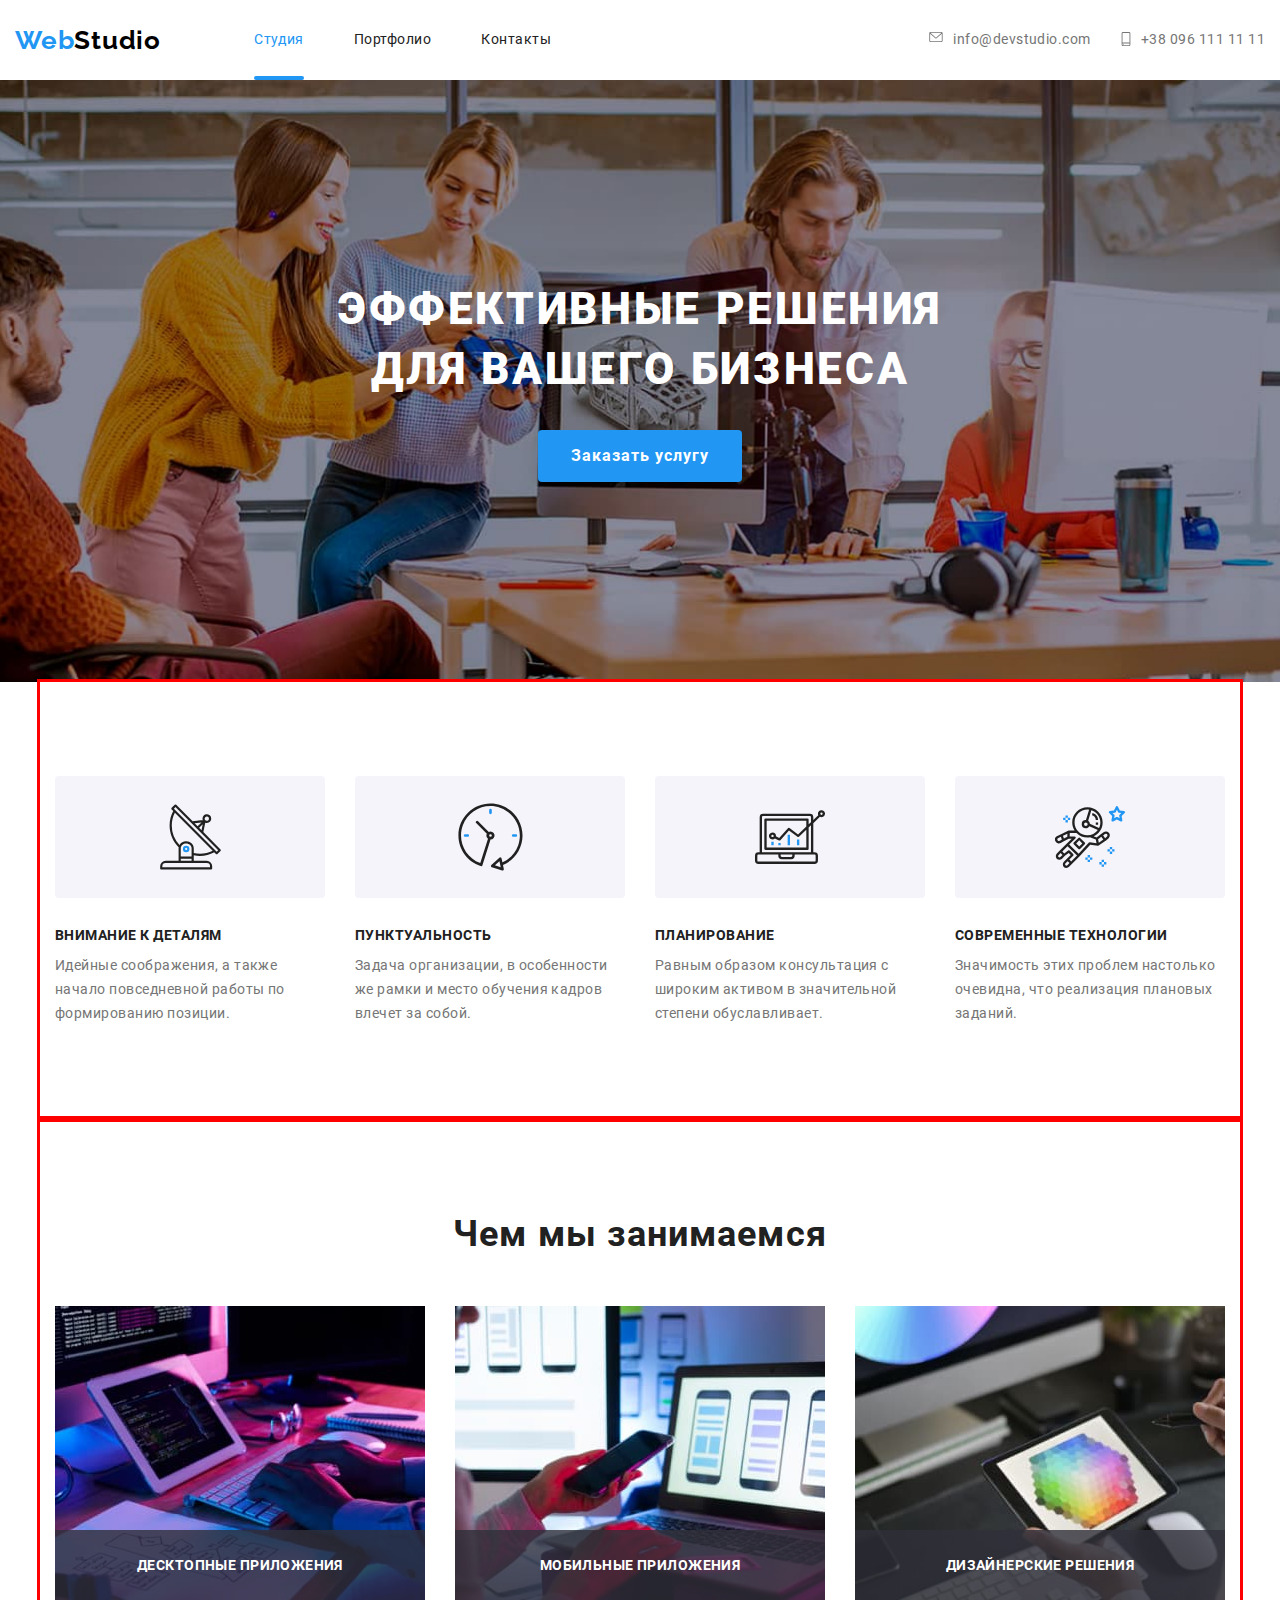
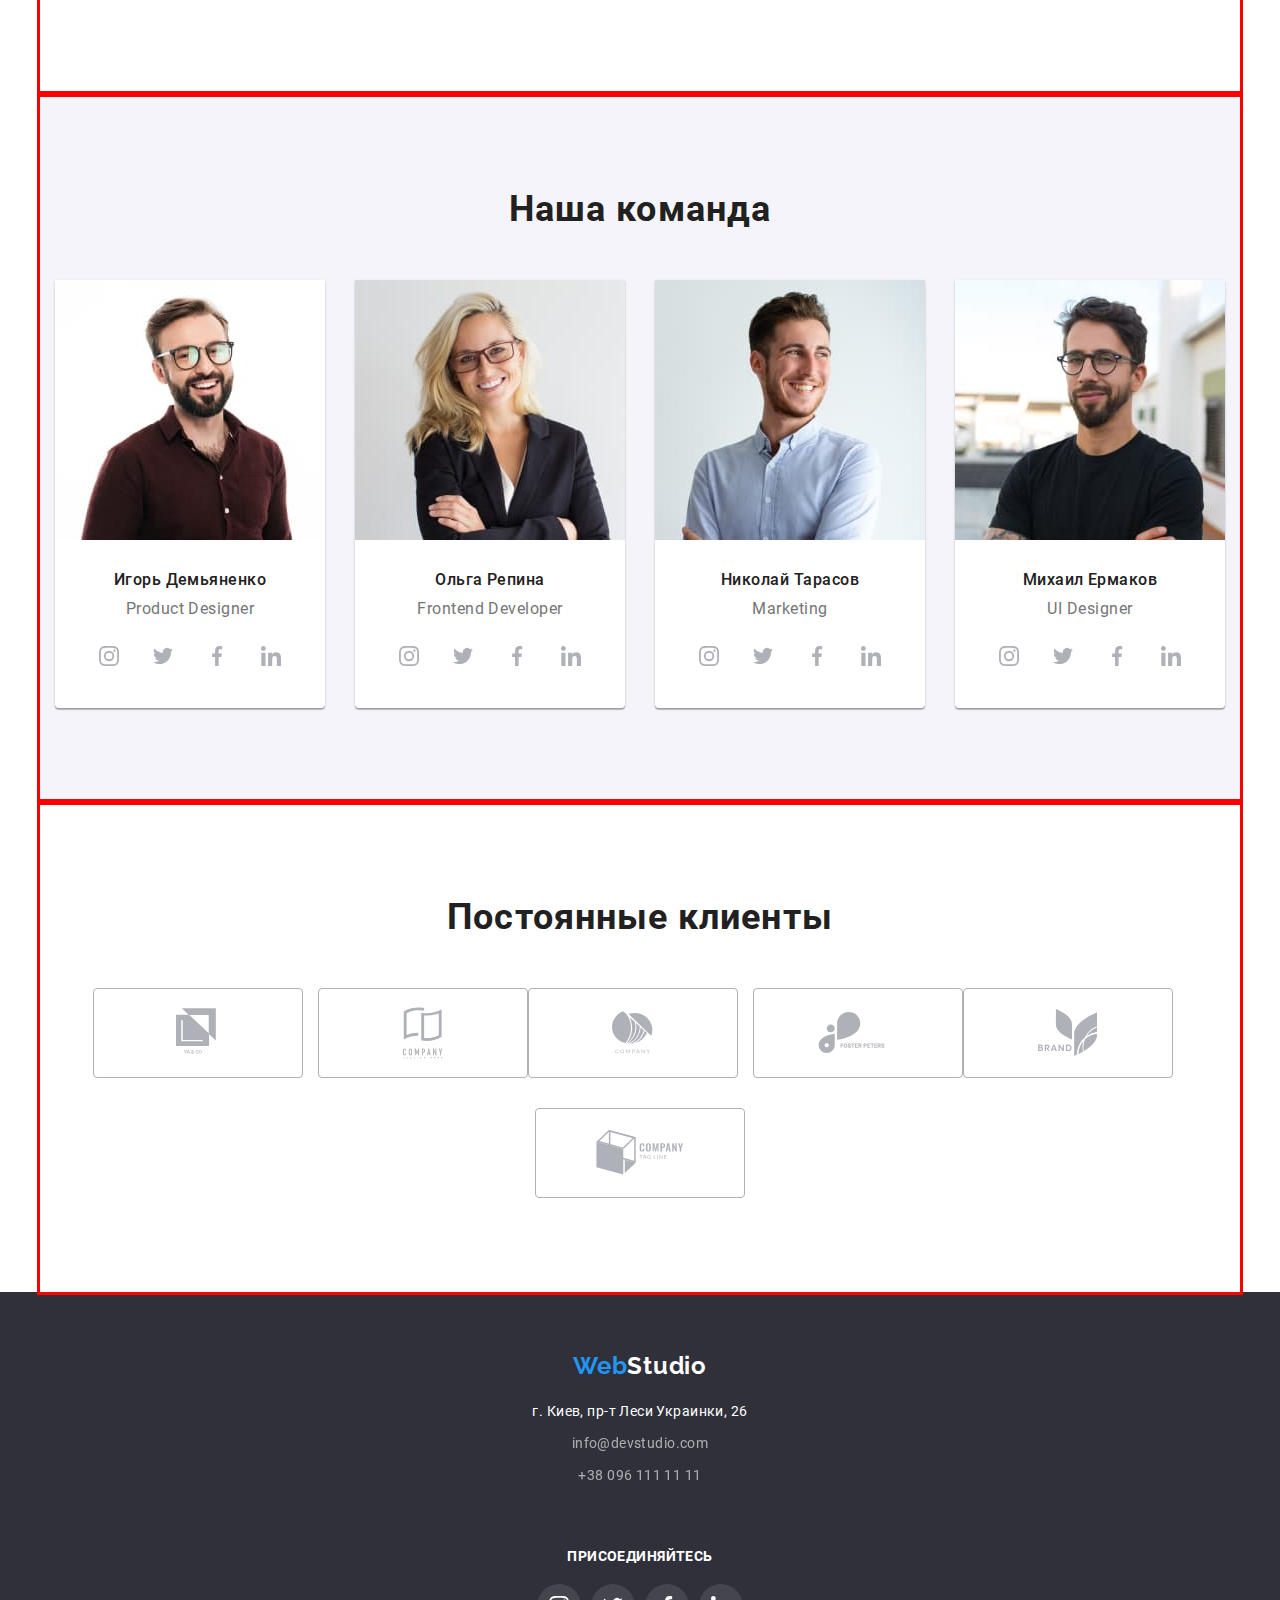
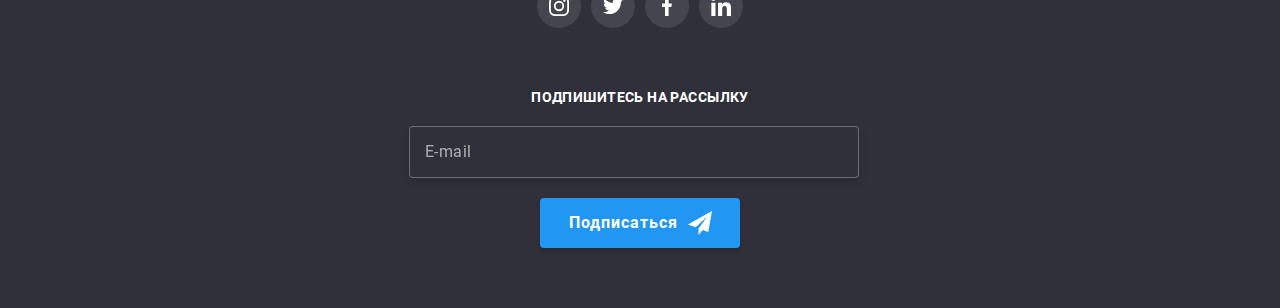
==== commit e8297b97: "corrected team section" ====
--- a/index.html
+++ b/index.html
@@ -152,7 +152,7 @@
         </section>
         <!-- Наша команда -->
         <section class="container team-container">
-            <h2 class="section-title teams">Наша команда</h2>
+            <h2 class="section-title">Наша команда</h2>
             <ul class="team">
                     <li class="team-item">
                         <picture>
--- a/css/main.min.css
+++ b/css/main.min.css
@@ -1,3 +1,3 @@
 /*! modern-normalize v1.0.0 | MIT License | https://github.com/sindresorhus/modern-normalize */*,*::before,*::after{-webkit-box-sizing:border-box;box-sizing:border-box}:root{-moz-tab-size:4;-o-tab-size:4;tab-size:4}html{line-height:1.15;-webkit-text-size-adjust:100%}body{margin:0}body{font-family:system-ui,-apple-system,"Segoe UI",Roboto,Helvetica,Arial,sans-serif,"Apple Color Emoji","Segoe UI Emoji"}hr{height:0;color:inherit}abbr[title]{-webkit-text-decoration:underline dotted;text-decoration:underline dotted}b,strong{font-weight:bolder}code,kbd,samp,pre{font-family:ui-monospace, SFMono-Regular, Consolas, "Liberation Mono", Menlo,- monospace;font-size:1em}small{font-size:80%}sub,sup{font-size:75%;line-height:0;position:relative;vertical-align:baseline}sub{bottom:-0.25em}sup{top:-0.5em}table{text-indent:0;border-color:inherit}button,input,optgroup,select,textarea{font-family:inherit;font-size:100%;line-height:1.15;margin:0}button,select{text-transform:none}button,[type="button"],[type="reset"],[type="submit"]{-webkit-appearance:button}::-moz-focus-inner{border-style:none;padding:0}:-moz-focusring{outline:1px dotted ButtonText}:-moz-ui-invalid{box-shadow:none}legend{padding:0}progress{vertical-align:baseline}::-webkit-inner-spin-button,::-webkit-outer-spin-button{height:auto}[type="search"]{-webkit-appearance:textfield;outline-offset:-2px}::-webkit-search-decoration{-webkit-appearance:none}::-webkit-file-upload-button{-webkit-appearance:button;font:inherit}summary{display:list-item}html{-webkit-box-sizing:border-box;box-sizing:border-box}*,*::before,*::after{-webkit-box-sizing:inherit;box-sizing:inherit}body{color:#757575;background-color:#fff;font-family:Roboto, sans-serif;font-style:400;font-weight:400;letter-spacing:0.03em;margin:0}body.modal-open{overflow:hidden}ul{list-style:none;padding:0;margin:0}a{text-decoration:none}h1,h2,h3,h4,h5,h6,p{margin-top:0;margin-bottom:0}img{display:block;max-width:100%;height:auto;margin-left:auto;margin-right:auto}.section-title{margin-bottom:30px;font-family:Roboto;font-style:normal;font-weight:700;font-size:28px;line-height:1.18;text-align:center;letter-spacing:0.03em;color:#212121}@media screen and (min-width: 1200px){.section-title{margin-bottom:50px;font-size:36px;line-height:1.17}}.container{padding-right:15px;padding-left:15px;margin-right:auto;margin-left:auto;outline:3px solid red}@media screen and (min-width: 480px){.container{width:480px;padding-top:60px;padding-bottom:60px}}@media screen and (min-width: 768px){.container{width:768px}}@media screen and (min-width: 1200px){.container{width:1200px;padding-top:94px;padding-bottom:94px}}@font-face{font-family:"Roboto";font-style:normal;font-weight:400;src:url("../fonts/roboto-v20-latin_cyrillic-regular.eot");src:local(""),url("../fonts/roboto-v20-latin_cyrillic-regular.eot?#iefix") format("embedded-opentype"),url("../fonts/roboto-v20-latin_cyrillic-regular.woff2") format("woff2"),url("../fonts/roboto-v20-latin_cyrillic-regular.woff") format("woff"),url("../fonts/roboto-v20-latin_cyrillic-regular.ttf") format("truetype"),url("../fonts/roboto-v20-latin_cyrillic-regular.svg#Roboto") format("svg")}@font-face{font-family:"Roboto";font-style:normal;font-weight:500;src:url("../fonts/roboto-v20-latin_cyrillic-500.eot");src:local(""),url("../fonts/roboto-v20-latin_cyrillic-500.eot?#iefix") format("embedded-opentype"),url("../fonts/roboto-v20-latin_cyrillic-500.woff2") format("woff2"),url("../fonts/roboto-v20-latin_cyrillic-500.woff") format("woff"),url("../fonts/roboto-v20-latin_cyrillic-500.ttf") format("truetype"),url("../fonts/roboto-v20-latin_cyrillic-500.svg#Roboto") format("svg")}@font-face{font-family:"Roboto";font-style:normal;font-weight:700;src:url("../fonts/roboto-v20-latin_cyrillic-700.eot");src:local(""),url("../fonts/roboto-v20-latin_cyrillic-700.eot?#iefix") format("embedded-opentype"),url("../fonts/roboto-v20-latin_cyrillic-700.woff2") format("woff2"),url("../fonts/roboto-v20-latin_cyrillic-700.woff") format("woff"),url("../fonts/roboto-v20-latin_cyrillic-700.ttf") format("truetype"),url("../fonts/roboto-v20-latin_cyrillic-700.svg#Roboto") format("svg")}@font-face{font-family:"Roboto";font-style:normal;font-weight:400;src:url("../fonts/roboto-v20-latin_cyrillic-regular.eot");src:local(""),url("../fonts/roboto-v20-latin_cyrillic-regular.eot?#iefix") format("embedded-opentype"),url("../fonts/roboto-v20-latin_cyrillic-regular.woff2") format("woff2"),url("../fonts/roboto-v20-latin_cyrillic-regular.woff") format("woff"),url("../fonts/roboto-v20-latin_cyrillic-regular.ttf") format("truetype"),url("../fonts/roboto-v20-latin_cyrillic-regular.svg#Roboto") format("svg")}@font-face{font-family:"Roboto";font-style:normal;font-weight:900;src:url("../fonts/roboto-v20-latin_cyrillic-900.eot");src:local(""),url("../fonts/roboto-v20-latin_cyrillic-900.eot?#iefix") format("embedded-opentype"),url("../fonts/roboto-v20-latin_cyrillic-900.woff2") format("woff2"),url("../fonts/roboto-v20-latin_cyrillic-900.woff") format("woff"),url("../fonts/roboto-v20-latin_cyrillic-900.ttf") format("truetype"),url("../fonts/roboto-v20-latin_cyrillic-900.svg#Roboto") format("svg")}@font-face{font-family:"Raleway";font-style:normal;font-weight:400;src:url("../fonts/raleway-v18-latin_cyrillic-regular.eot");src:local(""),url("../fonts/raleway-v18-latin_cyrillic-regular.eot?#iefix") format("embedded-opentype"),url("../fonts/raleway-v18-latin_cyrillic-regular.woff2") format("woff2"),url("../fonts/raleway-v18-latin_cyrillic-regular.woff") format("woff"),url("../fonts/raleway-v18-latin_cyrillic-regular.ttf") format("truetype"),url("../fonts/raleway-v18-latin_cyrillic-regular.svg#Raleway") format("svg")}@font-face{font-family:"Raleway";font-style:normal;font-weight:700;src:url("../fonts/raleway-v18-latin_cyrillic-700.eot");src:local(""),url("../fonts/raleway-v18-latin_cyrillic-700.eot?#iefix") format("embedded-opentype"),url("../fonts/raleway-v18-latin_cyrillic-700.woff2") format("woff2"),url("../fonts/raleway-v18-latin_cyrillic-700.woff") format("woff"),url("../fonts/raleway-v18-latin_cyrillic-700.ttf") format("truetype"),url("../fonts/raleway-v18-latin_cyrillic-700.svg#Raleway") format("svg")}header{position:relative;padding-right:15px;padding-left:15px;margin-right:auto;margin-left:auto}.logo{color:#000;font-family:Raleway, sans-serif;font-weight:700;font-size:24px;line-height:1.17;letter-spacing:0.03em}@media screen and (max-width: 767px){.logo{padding-bottom:16px;padding-top:16px}}@media screen and (min-width: 768px){.logo{margin-right:88px}}@media screen and (min-width: 1200px){.logo{margin-right:93px;font-size:26px;line-height:1.19}}.logo span{color:#2196f3}.main-nav{display:-webkit-box;display:-ms-flexbox;display:flex;-webkit-box-align:center;-ms-flex-align:center;align-items:center;-webkit-box-pack:justify;-ms-flex-pack:justify;justify-content:space-between}.site-nav{color:#212121}@media screen and (max-width: 767px){.site-nav{margin-bottom:60px}}@media screen and (min-width: 768px){.site-nav{display:-webkit-box;display:-ms-flexbox;display:flex}}.site-nav .link{color:#212121}@media screen and (max-width: 767px){.site-nav .link{font-family:Roboto;font-style:normal;font-weight:500;font-size:18px;line-height:1.17;letter-spacing:0.02em}}@media screen and (min-width: 768px){.site-nav .link{display:block;-webkit-box-align:baseline;-ms-flex-align:baseline;align-items:baseline;padding-top:32px;padding-bottom:32px;font-size:14px;line-height:1.14}}.site-nav .link:hover,.site-nav .link:focus{color:#2196f3;-webkit-transition:color 250ms cubic-bezier(0.4, 0, 0.2, 1);transition:color 250ms cubic-bezier(0.4, 0, 0.2, 1)}@media screen and (max-width: 767px){.site-nav .item:not(:last-child){margin-bottom:40px}}@media screen and (min-width: 768px){.site-nav .item:not(:last-child){margin-right:50px}}.site-nav .link.current{position:relative;color:#2196f3}.site-nav .current::after{content:"";position:absolute;left:0;margin-top:8px;display:block;width:100%;height:4px;background-color:#2196f3;border-radius:2px}@media screen and (min-width: 768px){.site-nav .current::after{bottom:0;margin-top:0}}.auth-nav{margin-left:auto;-webkit-box-align:center;-ms-flex-align:center;align-items:center}@media screen and (min-width: 768px){.auth-nav{padding-top:21px;padding-bottom:21px}}@media screen and (min-width: 1200px){.auth-nav{display:-webkit-box;display:-ms-flexbox;display:flex;padding-top:0;padding-bottom:0}}.auth-nav .link{color:#757575}@media screen and (max-width: 767px){.auth-nav .link{font-family:Roboto;font-style:normal;font-weight:500;font-size:18px;line-height:1.17;letter-spacing:0.02em;-webkit-box-align:baseline;-ms-flex-align:baseline;align-items:baseline}}@media screen and (min-width: 768px){.auth-nav .link{font-size:12px}}@media screen and (min-width: 1200px){.auth-nav .link{display:-webkit-box;display:-ms-flexbox;display:flex;-webkit-box-pack:center;-ms-flex-pack:center;justify-content:center;-ms-flex-line-pack:center;align-content:center;padding-top:32px;padding-bottom:32px;font-size:14px;line-height:1.14}}.auth-nav .link:hover,.auth-nav .link:focus{color:#2196f3;fill:#2196f3;-webkit-transition:color 250ms cubic-bezier(0.4, 0, 0.2, 1),fill 250ms cubic-bezier(0.4, 0, 0.2, 1);transition:color 250ms cubic-bezier(0.4, 0, 0.2, 1),fill 250ms cubic-bezier(0.4, 0, 0.2, 1)}.auth-nav .link:hover .envelope,.auth-nav .link:focus .envelope,.auth-nav .link:hover .smartphone,.auth-nav .link:focus .smartphone{color:#2196f3;fill:#2196f3;-webkit-transition:color 250ms cubic-bezier(0.4, 0, 0.2, 1),fill 250ms cubic-bezier(0.4, 0, 0.2, 1);transition:color 250ms cubic-bezier(0.4, 0, 0.2, 1),fill 250ms cubic-bezier(0.4, 0, 0.2, 1)}.envelope,.smartphone{margin-right:10px;fill:#757575}@media screen and (max-width: 767px){.item-mail{margin-bottom:16px}}@media screen and (min-width: 1200px){.item-mail{margin-right:30px}}@media screen and (min-width: 768px){.envelope{width:14px;height:10px}.smartphone{width:10px;height:14px}}.hero{max-width:1600px;margin-left:auto;margin-right:auto;padding-top:118px;padding-bottom:118px;background-color:#2f303a;background-image:-webkit-gradient(linear, left bottom, left top, from(rgba(47,48,58,0.4)), to(rgba(47,48,58,0.4))),url("../../images/mobile/Hero-mobile.jpg");background-image:linear-gradient(to top, rgba(47,48,58,0.4), rgba(47,48,58,0.4)),url("../../images/mobile/Hero-mobile.jpg");background-repeat:no-repeat;background-position:center;background-size:cover;color:#fff;text-align:center}@media screen and (min-width: 1200px){.hero{padding-top:200px;padding-bottom:200px}}@media screen and (min-device-pixel-ratio: 2), screen and (-webkit-min-device-pixel-ratio: 2), screen and (min-resolution: 192dpi), screen and (min-resolution: 2dppx){.hero{background-image:url(../../images/mobile/Hero-mobile@2x.jpg)}}@media screen and (min-width: 481px){.hero{background-image:url(../../images/table/Hero-table.jpg)}}@media screen and (min-width: 481px) and (min-device-pixel-ratio: 2), screen and (min-width: 481px) and (-webkit-min-device-pixel-ratio: 2), screen and (min-width: 481px) and (min-resolution: 192dpi), screen and (min-width: 481px) and (min-resolution: 2dppx){.hero{background-image:url(../../images/table/Hero-table@2x.jpg)}}@media screen and (min-width: 769px){.hero{background-image:url(../../images/desktop/Hero-desktop.jpg)}}@media screen and (min-width: 769px) and (min-device-pixel-ratio: 2), screen and (min-width: 769px) and (-webkit-min-device-pixel-ratio: 2), screen and (min-width: 769px) and (min-resolution: 192dpi), screen and (min-width: 769px) and (min-resolution: 2dppx){.hero{background-image:url(../../images/desktop/Hero-desktop@2x.jpg)}}.hero-title{margin-bottom:30px;font-family:Roboto;font-style:normal;font-weight:900;font-size:26px;line-height:1.62;text-align:center;letter-spacing:0.06em;text-transform:uppercase}@media screen and (min-width: 1200px){.hero-title{font-size:44px;line-height:1.36}}.hero-button{display:inline-block;padding:10px 32px;min-width:200px;background-color:#2196f3;color:#fff;border:1px solid transparent;font-family:inherit;font-weight:700;font-size:16px;line-height:1.88;-webkit-box-align:center;-ms-flex-align:center;align-items:center;letter-spacing:0.06em;border-radius:4px;-webkit-box-shadow:0px 4px 4px rgba(0,0,0,0.15);box-shadow:0px 4px 4px rgba(0,0,0,0.15);cursor:pointer}.hero-button:focus{outline:none}@media screen and (min-width: 768px){.features{display:-webkit-box;display:-ms-flexbox;display:flex;-ms-flex-wrap:wrap;flex-wrap:wrap;margin-right:-15px}}@media screen and (min-width: 1200px){.features{display:-webkit-box;display:-ms-flexbox;display:flex;margin-right:0}}.features-item{margin-right:30px;margin-bottom:30px;width:100%}.features-item:nth-last-child(-n+1){margin-bottom:0}@media screen and (min-width: 768px) and (max-width: 1199px){.features-item{width:calc((100% - 30px) / 2);margin-right:15px}.features-item:nth-child(2n){margin-right:0}.features-item:nth-child(n+3){margin-bottom:0}}@media screen and (min-width: 1200px){.features-item{width:calc((100% - 90px) / 4);margin-right:30px;margin-bottom:0}.features-item:last-child{margin-right:0}}.features-icon{display:-webkit-box;display:-ms-flexbox;display:flex;-webkit-box-align:center;-ms-flex-align:center;align-items:center;-webkit-box-pack:center;-ms-flex-pack:center;justify-content:center;padding-top:25px;padding-bottom:25px;border:1px solid transparent;border-radius:4px;background-color:#f5f4fa}.features-title{margin-top:30px;margin-bottom:10px;display:block;-webkit-box-pack:center;-ms-flex-pack:center;justify-content:center;color:#212121;font-weight:700;font-size:14px;line-height:1.14;text-transform:uppercase}.features-text{font-size:14px;line-height:1.71}@media screen and (max-width: 1199px){.workes-container{display:none}}.workes{display:-webkit-box;display:-ms-flexbox;display:flex}.workes .item:not(:last-of-type){margin-right:30px}.workes-box{position:relative;display:-webkit-box;display:-ms-flexbox;display:flex}.workes-text{display:-webkit-inline-box;display:-ms-inline-flexbox;display:inline-flex;padding-top:27px;padding-bottom:27px;width:100%;font-size:14px;font-weight:700;line-height:16px;-webkit-box-pack:center;-ms-flex-pack:center;justify-content:center;letter-spacing:0.03em;text-transform:uppercase;color:#fff;background-color:rgba(47,48,58,0.8);position:absolute;left:0;bottom:0}.team-container{background:#f5f4fa}@media screen and (min-width: 768px){.team{display:-webkit-box;display:-ms-flexbox;display:flex;-ms-flex-wrap:wrap;flex-wrap:wrap}}.team-item{width:450px;padding-bottom:24px;-webkit-box-shadow:0px 1px 3px rgba(0,0,0,0.12),0px 1px 1px rgba(0,0,0,0.14),0px 2px 1px rgba(0,0,0,0.2);box-shadow:0px 1px 3px rgba(0,0,0,0.12),0px 1px 1px rgba(0,0,0,0.14),0px 2px 1px rgba(0,0,0,0.2);border-radius:0px 0px 4px 4px;background-color:#fff}.team-item:not(:last-child){margin-bottom:30px}.team-title{margin-top:30px;margin-bottom:10px;color:#212121;font-family:Roboto;font-style:normal;font-weight:500;font-size:16px;line-height:1.19;text-align:center;letter-spacing:0.03em}.team-text{margin-bottom:16px;font-family:Roboto;font-style:normal;font-weight:400;font-size:16px;line-height:1.19;text-align:center;letter-spacing:0.03em}.social{display:-webkit-box;display:-ms-flexbox;display:flex;-webkit-box-pack:center;-ms-flex-pack:center;justify-content:center;height:44px}.social-item:not(:last-child){margin-right:10px}.instagram,.twitter,.facebook,.linkedin{margin:0;padding:0;fill:#afb1b8}.social-link{display:-webkit-box;display:-ms-flexbox;display:flex;padding:12px;width:44px;height:44px}.social-link:hover,.social-link:focus{background-color:#2196f3;width:44px;height:44px;border:1px soli transparent;border-radius:50%}.social-link:hover .instagram,.social-link:focus .instagram,.social-link:hover .twitter,.social-link:focus .twitter,.social-link:hover .facebook,.social-link:focus .facebook,.social-link:hover .linkedin,.social-link:focus .linkedin{color:#2196f3;fill:#fff;-webkit-transition:color 250ms cubic-bezier(0.4, 0, 0.2, 1),fill 250ms cubic-bezier(0.4, 0, 0.2, 1);transition:color 250ms cubic-bezier(0.4, 0, 0.2, 1),fill 250ms cubic-bezier(0.4, 0, 0.2, 1)}.clients{display:-webkit-box;display:-ms-flexbox;display:flex;-ms-flex-wrap:wrap;flex-wrap:wrap;-webkit-box-pack:center;-ms-flex-pack:center;justify-content:center;-ms-flex-line-pack:center;align-content:center}@media screen and (min-width: 768px){.clients{display:-webkit-box;display:-ms-flexbox;display:flex;-ms-flex-wrap:wrap;flex-wrap:wrap}}.clients-list{width:210px;height:90px;border:1px solid #afb1b8;-webkit-box-sizing:border-box;box-sizing:border-box;border-radius:4px;-ms-flex-line-pack:center;align-content:center}.clients-list:nth-child(2n+1){margin-right:15px}.clients-list:nth-child(-n+4){margin-bottom:30px}.logo-1,.logo-2,.logo-3,.logo-4,.logo-5,.logo-6{fill:#afb1b8}.clients-list a{display:-webkit-box;display:-ms-flexbox;display:flex;width:100%;height:100%;-webkit-box-pack:center;-ms-flex-pack:center;justify-content:center;-webkit-box-align:center;-ms-flex-align:center;align-items:center}.clients-list a:hover,.clients-list a:focus{border:1px solid #2196f3;-webkit-transition:color 250ms cubic-bezier(0.4, 0, 0.2, 1);transition:color 250ms cubic-bezier(0.4, 0, 0.2, 1)}.clients-list a:hover .logo-1,.clients-list a:hover .logo-2,.clients-list a:hover .logo-3,.clients-list a:hover .logo-4,.clients-list a:hover .logo-5,.clients-list a:hover .logo-6,.clients-list a:focus .logo-1,.clients-list a:focus .logo-2,.clients-list a:focus .logo-3,.clients-list a:focus .logo-4,.clients-list a:focus .logo-5,.clients-list a:focus .logo-6{--color2: $accent-color;--color4: $accent-color;fill:#2196f3;transition:--color2 250ms cubic-bezier(0.4, 0, 0.2, 1),--color4 250ms cubic-bezier(0.4, 0, 0.2, 1),fill 250ms cubic-bezier(0.4, 0, 0.2, 1)}.footer{background-color:#2f303a;padding-right:15px;padding-left:15px;margin-left:auto;margin-right:auto;padding-top:60px;padding-bottom:60px;text-align:center}.footer-content{margin-bottom:60px}.footer-logo{font-family:Raleway;font-style:normal;font-weight:700;font-size:24px;line-height:1.17;text-align:center;letter-spacing:0.03em}.footer-content a{color:#fff;margin-right:0}.footer span{color:#2196f3}.contacte{margin-top:20px}.contacte-item{max-width:100%}.contacte-item:not(:last-child){margin-bottom:8px}.address-link{font-family:Roboto;font-style:normal;font-weight:normal;font-size:14px;line-height:1.71;text-align:center;letter-spacing:0.03em}.footer-link{opacity:0.6;font-family:Roboto;font-style:normal;font-weight:normal;font-size:14px;line-height:1.71;text-align:center;letter-spacing:0.03em}.resources{margin-bottom:60px}.resources-title{font-size:14px;line-height:16px;font-weight:bold;letter-spacing:0.03em;text-transform:uppercase;color:#fff;margin-bottom:20px}.resources-list{display:-webkit-inline-box;display:-ms-inline-flexbox;display:inline-flex}.resources-item{display:-webkit-box;display:-ms-flexbox;display:flex;width:44px;height:44px}.resources-link{display:-webkit-box;display:-ms-flexbox;display:flex;width:100%;height:100%;border:1px solid transparent;border-radius:50%;background:rgba(255,255,255,0.1);-webkit-box-align:center;-ms-flex-align:center;align-items:center;-webkit-box-pack:center;-ms-flex-pack:center;justify-content:center}.resources-link:hover,.resources-link:focus{background:#2196f3;-webkit-transition:background 250ms cubic-bezier(0.4, 0, 0.2, 1);transition:background 250ms cubic-bezier(0.4, 0, 0.2, 1)}.resources-item:not(:last-child){margin-right:10px}.resources-link svg{margin:0;fill:#fff}.subscription{display:block}.subscription-text{font-family:Roboto;font-style:normal;font-weight:bold;font-size:14px;line-height:1.14;letter-spacing:0.03em;text-transform:uppercase;color:#fff}.subscription-btns{margin-top:20px}.subscription input{padding:15px;margin-right:12px;font-size:16px;line-height:1.25;width:450px;color:#fff;font-weight:400;background-color:#2f303a;border:1px solid rgba(255,255,255,0.3);-webkit-filter:drop-shadow(0px 4px 4px rgba(0,0,0,0.15));filter:drop-shadow(0px 4px 4px rgba(0,0,0,0.15));border-radius:4px}.subscription input::-webkit-input-placeholder{display:-webkit-box;display:flex;-webkit-box-align:center;align-items:center;color:rgba(255,255,255,0.6);align-items:center;font-weight:400;font-size:16px;line-height:1.25;letter-spacing:0.03em}.subscription input:-ms-input-placeholder{display:-ms-flexbox;display:flex;-ms-flex-align:center;align-items:center;color:rgba(255,255,255,0.6);align-items:center;font-weight:400;font-size:16px;line-height:1.25;letter-spacing:0.03em}.subscription input::-ms-input-placeholder{display:-ms-flexbox;display:flex;-ms-flex-align:center;align-items:center;color:rgba(255,255,255,0.6);align-items:center;font-weight:400;font-size:16px;line-height:1.25;letter-spacing:0.03em}.subscription input::placeholder{display:-webkit-box;display:-ms-flexbox;display:flex;-webkit-box-align:center;-ms-flex-align:center;align-items:center;color:rgba(255,255,255,0.6);align-items:center;font-weight:400;font-size:16px;line-height:1.25;letter-spacing:0.03em}.subscription input:not(:placeholder-shown)+.subscription input{color:#fff;background-color:#2f303a}.subscription button{position:relative;width:200px;padding:10px 10px 10px 29px;margin-top:20px;margin-right:auto;margin-left:auto;background-color:#2196f3;-webkit-box-shadow:0px 4px 4px rgba(0,0,0,0.15);box-shadow:0px 4px 4px rgba(0,0,0,0.15);border-radius:4px;border:none;font-weight:bold;font-size:16px;line-height:1.87;display:-webkit-box;display:-ms-flexbox;display:flex;-webkit-box-align:center;-ms-flex-align:center;align-items:center;text-align:center;letter-spacing:0.06em;color:#fff;cursor:pointer}.send{height:24px;width:24px;margin-left:10px}.backdrop{position:fixed;top:0;left:0;width:100%;height:100%;background-color:rgba(0,0,0,0.2);opacity:1;-webkit-transition:opacity 250ms cubic-bezier(0.4, 0, 0.2, 1);transition:opacity 250ms cubic-bezier(0.4, 0, 0.2, 1);padding:93px 15px;overflow-y:scroll}@media screen and (min-width: 768px){.backdrop{padding:208px 159px}}.backdrop.is-hidden{opacity:0;pointer-events:none}.backdrop.is-hidden .modal{-webkit-transform:translate(-50%, -50%) scale(0.9);transform:translate(-50%, -50%) scale(0.9)}.modal{min-width:100%;min-height:581px;background-color:#fff;-webkit-box-shadow:0px 1px 3px rgba(0,0,0,0.12),0px 1px 1px rgba(0,0,0,0.14),0px 2px 1px rgba(0,0,0,0.2);box-shadow:0px 1px 3px rgba(0,0,0,0.12),0px 1px 1px rgba(0,0,0,0.14),0px 2px 1px rgba(0,0,0,0.2);border-radius:4px}@media screen and (min-width: 768px){.modal{position:absolute;top:50%;left:50%;-webkit-transform:translate(-50%, -50%) scale(1);transform:translate(-50%, -50%) scale(1);-webkit-transition:-webkit-transform 250ms cubic-bezier(0.4, 0, 0.2, 1);transition:-webkit-transform 250ms cubic-bezier(0.4, 0, 0.2, 1);transition:transform 250ms cubic-bezier(0.4, 0, 0.2, 1);transition:transform 250ms cubic-bezier(0.4, 0, 0.2, 1), -webkit-transform 250ms cubic-bezier(0.4, 0, 0.2, 1);max-width:450px;width:100%}}.btn-modal{position:absolute;top:8px;right:8px;display:-webkit-box;display:-ms-flexbox;display:flex;-webkit-box-align:center;-ms-flex-align:center;align-items:center;-webkit-box-pack:center;-ms-flex-pack:center;justify-content:center;width:30px;height:30px;border:1px solid rgba(0,0,0,0.1);border-radius:50%;background-color:#fff;fill:#000;cursor:pointer;-webkit-transition:fill 250ms cubic-bezier(0.4, 0, 0.2, 1);transition:fill 250ms cubic-bezier(0.4, 0, 0.2, 1)}.btn-modal:hover,.btn-modal:focus{fill:#2196f3}.form{width:100%;height:100%;margin-right:auto;margin-left:auto;padding:40px}.form-title{margin-bottom:30px;font-weight:bold;font-size:20px;line-height:23px;text-align:center;letter-spacing:0.03em;color:#212121}.form-field{position:relative;display:-webkit-box;display:-ms-flexbox;display:flex;-webkit-box-orient:vertical;-webkit-box-direction:normal;-ms-flex-direction:column;flex-direction:column;margin-bottom:28px}.form-field input{margin:0;padding:14px 14px 14px 42px;border:1px solid rgba(33,33,33,0.2);border-radius:4px;cursor:pointer;font-size:16px;-webkit-transition-duration:250ms;transition-duration:250ms;-webkit-transition-timing-function:cubic-bezier(0.4, 0, 0.2, 1);transition-timing-function:cubic-bezier(0.4, 0, 0.2, 1)}.form-field input::-webkit-input-placeholder{color:rgba(117,117,117,0.5)}.form-field input:-ms-input-placeholder{color:rgba(117,117,117,0.5)}.form-field input::-ms-input-placeholder{color:rgba(117,117,117,0.5)}.form-field input::placeholder{color:rgba(117,117,117,0.5)}.form-field label{position:absolute;top:-17px;margin-bottom:4px;padding:0;font-family:Roboto;font-weight:normal;font-size:12px;line-height:14px;letter-spacing:0.01em;color:var(--primary-text-color)}.form-field textarea{margin:0;padding:12px 16px;border:1px solid rgba(33,33,33,0.2);border-radius:4px;resize:none;cursor:pointer}.form-field textarea::-webkit-input-placeholder{font-weight:normal;font-size:14px;line-height:1.14;letter-spacing:0.01em;color:rgba(117,117,117,0.5)}.form-field textarea:-ms-input-placeholder{font-weight:normal;font-size:14px;line-height:1.14;letter-spacing:0.01em;color:rgba(117,117,117,0.5)}.form-field textarea::-ms-input-placeholder{font-weight:normal;font-size:14px;line-height:1.14;letter-spacing:0.01em;color:rgba(117,117,117,0.5)}.form-field textarea::placeholder{font-weight:normal;font-size:14px;line-height:1.14;letter-spacing:0.01em;color:rgba(117,117,117,0.5)}.user,.phone,.email{position:absolute;top:50%;left:15px;-webkit-transform:translateY(-50%);transform:translateY(-50%);display:inline-block;fill:var(--title-text-color)}.form-field:focus-within>.user,.form-field:focus-within>.phone,.form-field:focus-within>.email{fill:#2196f3;-webkit-transition-duration:250ms;transition-duration:250ms;-webkit-transition-timing-function:cubic-bezier(0.4, 0, 0.2, 1);transition-timing-function:cubic-bezier(0.4, 0, 0.2, 1)}.form-input:focus,textarea:focus{border-color:#2196f3;outline:none;cursor:pointer;-webkit-transition-duration:250ms;transition-duration:250ms;-webkit-transition-timing-function:cubic-bezier(0.4, 0, 0.2, 1);transition-timing-function:cubic-bezier(0.4, 0, 0.2, 1)}.form-checkbox{display:inline-block;-webkit-box-align:center;-ms-flex-align:center;align-items:center;margin-bottom:30px;padding-left:15px}.check-box{-webkit-appearance:none;-moz-appearance:none;appearance:none;position:absolute;width:1px;height:1px;margin:-1px;border:0;padding:0;clip:rect(0 0 0 0);overflow:hidden}.check-label{display:-webkit-box;display:-ms-flexbox;display:flex;-webkit-box-align:center;-ms-flex-align:center;align-items:center;cursor:pointer}.check-box span{font-weight:normal;font-size:14px;line-height:1.71;letter-spacing:0.03em;color:#757575}.form-link{color:#2196f3;text-decoration:underline}.check-box+.icon-border{display:inline-block;margin-right:7px;background-color:#fff;border:2px solid #212121;border-radius:2px;width:16px;height:15px;-webkit-transition-duration:250ms;transition-duration:250ms;-webkit-transition-timing-function:cubic-bezier(0.4, 0, 0.2, 1);transition-timing-function:cubic-bezier(0.4, 0, 0.2, 1)}.check-box:checked+.icon-border{background-image:url("../icon/i-check.svg");border-color:transparent;background-color:#2196f3;background-size:contain;background-origin:border-box;border-radius:2px;-webkit-transition-duration:250ms;transition-duration:250ms;-webkit-transition-timing-function:cubic-bezier(0.4, 0, 0.2, 1);transition-timing-function:cubic-bezier(0.4, 0, 0.2, 1)}.form-btn{display:-webkit-box;display:-ms-flexbox;display:flex;-webkit-box-align:center;-ms-flex-align:center;align-items:center;-webkit-box-pack:center;-ms-flex-pack:center;justify-content:center;width:200px;padding-top:10px;padding-bottom:10px;margin-left:auto;margin-right:auto;background:#2196f3;-webkit-box-shadow:0px 4px 4px rgba(0,0,0,0.15);box-shadow:0px 4px 4px rgba(0,0,0,0.15);border-radius:4px;color:#fff;font-weight:700;font-size:16px;line-height:1.87;letter-spacing:0.06em;border-radius:4px;border:none;cursor:pointer}.form-btn:hover,.form-btn:focus{background:#188ce8;-webkit-box-shadow:0px 4px 4px rgba(0,0,0,0.15);box-shadow:0px 4px 4px rgba(0,0,0,0.15);border-radius:4px}.form-btn:focus{outline:none}.menu-button{display:-webkit-inline-box;display:-ms-inline-flexbox;display:inline-flex;margin:0;padding:0;border:none;background-color:transparent}@media screen and (min-width: 768px){.menu-button{display:none}}.menu-button .icon-cross{display:none}.menu-button.is-open .icon-cross{display:block}.menu-button.is-open .icon-menu{display:none}.menu-container{background-color:#fff;padding-top:60px;padding-bottom:60px;font-size:20px}@media screen and (max-width: 767px){.menu-container{display:none;position:absolute;top:100%;left:0;width:100%;border-top:1px solid #ececec;text-align:center}.menu-container.is-open{display:block}}@media screen and (min-width: 768px){.menu-container{display:-webkit-box;display:-ms-flexbox;display:flex;-webkit-box-pack:justify;-ms-flex-pack:justify;justify-content:space-between;-webkit-box-flex:1;-ms-flex-positive:1;flex-grow:1;padding:0}}
+ monospace;font-size:1em}small{font-size:80%}sub,sup{font-size:75%;line-height:0;position:relative;vertical-align:baseline}sub{bottom:-0.25em}sup{top:-0.5em}table{text-indent:0;border-color:inherit}button,input,optgroup,select,textarea{font-family:inherit;font-size:100%;line-height:1.15;margin:0}button,select{text-transform:none}button,[type="button"],[type="reset"],[type="submit"]{-webkit-appearance:button}::-moz-focus-inner{border-style:none;padding:0}:-moz-focusring{outline:1px dotted ButtonText}:-moz-ui-invalid{box-shadow:none}legend{padding:0}progress{vertical-align:baseline}::-webkit-inner-spin-button,::-webkit-outer-spin-button{height:auto}[type="search"]{-webkit-appearance:textfield;outline-offset:-2px}::-webkit-search-decoration{-webkit-appearance:none}::-webkit-file-upload-button{-webkit-appearance:button;font:inherit}summary{display:list-item}html{-webkit-box-sizing:border-box;box-sizing:border-box}*,*::before,*::after{-webkit-box-sizing:inherit;box-sizing:inherit}body{color:#757575;background-color:#fff;font-family:Roboto, sans-serif;font-style:400;font-weight:400;letter-spacing:0.03em;margin:0}body.modal-open{overflow:hidden}ul{list-style:none;padding:0;margin:0}a{text-decoration:none}h1,h2,h3,h4,h5,h6,p{margin-top:0;margin-bottom:0}img{display:block;max-width:100%;height:auto;margin-left:auto;margin-right:auto}.section-title{margin-bottom:30px;font-family:Roboto;font-style:normal;font-weight:700;font-size:28px;line-height:1.18;text-align:center;letter-spacing:0.03em;color:#212121}@media screen and (min-width: 1200px){.section-title{margin-bottom:50px;font-size:36px;line-height:1.17}}.container{padding-right:15px;padding-left:15px;margin-right:auto;margin-left:auto;outline:3px solid red}@media screen and (min-width: 480px){.container{width:480px;padding-top:60px;padding-bottom:60px}}@media screen and (min-width: 768px){.container{width:768px}}@media screen and (min-width: 1200px){.container{width:1200px;padding-top:94px;padding-bottom:94px}}@font-face{font-family:"Roboto";font-style:normal;font-weight:400;src:url("../fonts/roboto-v20-latin_cyrillic-regular.eot");src:local(""),url("../fonts/roboto-v20-latin_cyrillic-regular.eot?#iefix") format("embedded-opentype"),url("../fonts/roboto-v20-latin_cyrillic-regular.woff2") format("woff2"),url("../fonts/roboto-v20-latin_cyrillic-regular.woff") format("woff"),url("../fonts/roboto-v20-latin_cyrillic-regular.ttf") format("truetype"),url("../fonts/roboto-v20-latin_cyrillic-regular.svg#Roboto") format("svg")}@font-face{font-family:"Roboto";font-style:normal;font-weight:500;src:url("../fonts/roboto-v20-latin_cyrillic-500.eot");src:local(""),url("../fonts/roboto-v20-latin_cyrillic-500.eot?#iefix") format("embedded-opentype"),url("../fonts/roboto-v20-latin_cyrillic-500.woff2") format("woff2"),url("../fonts/roboto-v20-latin_cyrillic-500.woff") format("woff"),url("../fonts/roboto-v20-latin_cyrillic-500.ttf") format("truetype"),url("../fonts/roboto-v20-latin_cyrillic-500.svg#Roboto") format("svg")}@font-face{font-family:"Roboto";font-style:normal;font-weight:700;src:url("../fonts/roboto-v20-latin_cyrillic-700.eot");src:local(""),url("../fonts/roboto-v20-latin_cyrillic-700.eot?#iefix") format("embedded-opentype"),url("../fonts/roboto-v20-latin_cyrillic-700.woff2") format("woff2"),url("../fonts/roboto-v20-latin_cyrillic-700.woff") format("woff"),url("../fonts/roboto-v20-latin_cyrillic-700.ttf") format("truetype"),url("../fonts/roboto-v20-latin_cyrillic-700.svg#Roboto") format("svg")}@font-face{font-family:"Roboto";font-style:normal;font-weight:400;src:url("../fonts/roboto-v20-latin_cyrillic-regular.eot");src:local(""),url("../fonts/roboto-v20-latin_cyrillic-regular.eot?#iefix") format("embedded-opentype"),url("../fonts/roboto-v20-latin_cyrillic-regular.woff2") format("woff2"),url("../fonts/roboto-v20-latin_cyrillic-regular.woff") format("woff"),url("../fonts/roboto-v20-latin_cyrillic-regular.ttf") format("truetype"),url("../fonts/roboto-v20-latin_cyrillic-regular.svg#Roboto") format("svg")}@font-face{font-family:"Roboto";font-style:normal;font-weight:900;src:url("../fonts/roboto-v20-latin_cyrillic-900.eot");src:local(""),url("../fonts/roboto-v20-latin_cyrillic-900.eot?#iefix") format("embedded-opentype"),url("../fonts/roboto-v20-latin_cyrillic-900.woff2") format("woff2"),url("../fonts/roboto-v20-latin_cyrillic-900.woff") format("woff"),url("../fonts/roboto-v20-latin_cyrillic-900.ttf") format("truetype"),url("../fonts/roboto-v20-latin_cyrillic-900.svg#Roboto") format("svg")}@font-face{font-family:"Raleway";font-style:normal;font-weight:400;src:url("../fonts/raleway-v18-latin_cyrillic-regular.eot");src:local(""),url("../fonts/raleway-v18-latin_cyrillic-regular.eot?#iefix") format("embedded-opentype"),url("../fonts/raleway-v18-latin_cyrillic-regular.woff2") format("woff2"),url("../fonts/raleway-v18-latin_cyrillic-regular.woff") format("woff"),url("../fonts/raleway-v18-latin_cyrillic-regular.ttf") format("truetype"),url("../fonts/raleway-v18-latin_cyrillic-regular.svg#Raleway") format("svg")}@font-face{font-family:"Raleway";font-style:normal;font-weight:700;src:url("../fonts/raleway-v18-latin_cyrillic-700.eot");src:local(""),url("../fonts/raleway-v18-latin_cyrillic-700.eot?#iefix") format("embedded-opentype"),url("../fonts/raleway-v18-latin_cyrillic-700.woff2") format("woff2"),url("../fonts/raleway-v18-latin_cyrillic-700.woff") format("woff"),url("../fonts/raleway-v18-latin_cyrillic-700.ttf") format("truetype"),url("../fonts/raleway-v18-latin_cyrillic-700.svg#Raleway") format("svg")}header{position:relative;padding-right:15px;padding-left:15px;margin-right:auto;margin-left:auto}.logo{color:#000;font-family:Raleway, sans-serif;font-weight:700;font-size:24px;line-height:1.17;letter-spacing:0.03em}@media screen and (max-width: 767px){.logo{padding-bottom:16px;padding-top:16px}}@media screen and (min-width: 768px){.logo{margin-right:88px}}@media screen and (min-width: 1200px){.logo{margin-right:93px;font-size:26px;line-height:1.19}}.logo span{color:#2196f3}.main-nav{display:-webkit-box;display:-ms-flexbox;display:flex;-webkit-box-align:center;-ms-flex-align:center;align-items:center;-webkit-box-pack:justify;-ms-flex-pack:justify;justify-content:space-between}.site-nav{color:#212121}@media screen and (max-width: 767px){.site-nav{margin-bottom:60px}}@media screen and (min-width: 768px){.site-nav{display:-webkit-box;display:-ms-flexbox;display:flex}}.site-nav .link{color:#212121}@media screen and (max-width: 767px){.site-nav .link{font-family:Roboto;font-style:normal;font-weight:500;font-size:18px;line-height:1.17;letter-spacing:0.02em}}@media screen and (min-width: 768px){.site-nav .link{display:block;-webkit-box-align:baseline;-ms-flex-align:baseline;align-items:baseline;padding-top:32px;padding-bottom:32px;font-size:14px;line-height:1.14}}.site-nav .link:hover,.site-nav .link:focus{color:#2196f3;-webkit-transition:color 250ms cubic-bezier(0.4, 0, 0.2, 1);transition:color 250ms cubic-bezier(0.4, 0, 0.2, 1)}@media screen and (max-width: 767px){.site-nav .item:not(:last-child){margin-bottom:40px}}@media screen and (min-width: 768px){.site-nav .item:not(:last-child){margin-right:50px}}.site-nav .link.current{position:relative;color:#2196f3}.site-nav .current::after{content:"";position:absolute;left:0;margin-top:8px;display:block;width:100%;height:4px;background-color:#2196f3;border-radius:2px}@media screen and (min-width: 768px){.site-nav .current::after{bottom:0;margin-top:0}}.auth-nav{margin-left:auto;-webkit-box-align:center;-ms-flex-align:center;align-items:center}@media screen and (min-width: 768px){.auth-nav{padding-top:21px;padding-bottom:21px}}@media screen and (min-width: 1200px){.auth-nav{display:-webkit-box;display:-ms-flexbox;display:flex;padding-top:0;padding-bottom:0}}.auth-nav .link{color:#757575}@media screen and (max-width: 767px){.auth-nav .link{font-family:Roboto;font-style:normal;font-weight:500;font-size:18px;line-height:1.17;letter-spacing:0.02em;-webkit-box-align:baseline;-ms-flex-align:baseline;align-items:baseline}}@media screen and (min-width: 768px){.auth-nav .link{font-size:12px}}@media screen and (min-width: 1200px){.auth-nav .link{display:-webkit-box;display:-ms-flexbox;display:flex;-webkit-box-pack:center;-ms-flex-pack:center;justify-content:center;-ms-flex-line-pack:center;align-content:center;padding-top:32px;padding-bottom:32px;font-size:14px;line-height:1.14}}.auth-nav .link:hover,.auth-nav .link:focus{color:#2196f3;fill:#2196f3;-webkit-transition:color 250ms cubic-bezier(0.4, 0, 0.2, 1),fill 250ms cubic-bezier(0.4, 0, 0.2, 1);transition:color 250ms cubic-bezier(0.4, 0, 0.2, 1),fill 250ms cubic-bezier(0.4, 0, 0.2, 1)}.auth-nav .link:hover .envelope,.auth-nav .link:focus .envelope,.auth-nav .link:hover .smartphone,.auth-nav .link:focus .smartphone{color:#2196f3;fill:#2196f3;-webkit-transition:color 250ms cubic-bezier(0.4, 0, 0.2, 1),fill 250ms cubic-bezier(0.4, 0, 0.2, 1);transition:color 250ms cubic-bezier(0.4, 0, 0.2, 1),fill 250ms cubic-bezier(0.4, 0, 0.2, 1)}.envelope,.smartphone{margin-right:10px;fill:#757575}@media screen and (max-width: 767px){.item-mail{margin-bottom:16px}}@media screen and (min-width: 1200px){.item-mail{margin-right:30px}}@media screen and (min-width: 768px){.envelope{width:14px;height:10px}.smartphone{width:10px;height:14px}}.hero{max-width:1600px;margin-left:auto;margin-right:auto;padding-top:118px;padding-bottom:118px;background-color:#2f303a;background-image:-webkit-gradient(linear, left bottom, left top, from(rgba(47,48,58,0.4)), to(rgba(47,48,58,0.4))),url("../../images/mobile/Hero-mobile.jpg");background-image:linear-gradient(to top, rgba(47,48,58,0.4), rgba(47,48,58,0.4)),url("../../images/mobile/Hero-mobile.jpg");background-repeat:no-repeat;background-position:center;background-size:cover;color:#fff;text-align:center}@media screen and (min-width: 1200px){.hero{padding-top:200px;padding-bottom:200px}}@media screen and (min-device-pixel-ratio: 2), screen and (-webkit-min-device-pixel-ratio: 2), screen and (min-resolution: 192dpi), screen and (min-resolution: 2dppx){.hero{background-image:url(../../images/mobile/Hero-mobile@2x.jpg)}}@media screen and (min-width: 481px){.hero{background-image:url(../../images/table/Hero-table.jpg)}}@media screen and (min-width: 481px) and (min-device-pixel-ratio: 2), screen and (min-width: 481px) and (-webkit-min-device-pixel-ratio: 2), screen and (min-width: 481px) and (min-resolution: 192dpi), screen and (min-width: 481px) and (min-resolution: 2dppx){.hero{background-image:url(../../images/table/Hero-table@2x.jpg)}}@media screen and (min-width: 769px){.hero{background-image:url(../../images/desktop/Hero-desktop.jpg)}}@media screen and (min-width: 769px) and (min-device-pixel-ratio: 2), screen and (min-width: 769px) and (-webkit-min-device-pixel-ratio: 2), screen and (min-width: 769px) and (min-resolution: 192dpi), screen and (min-width: 769px) and (min-resolution: 2dppx){.hero{background-image:url(../../images/desktop/Hero-desktop@2x.jpg)}}.hero-title{margin-bottom:30px;font-family:Roboto;font-style:normal;font-weight:900;font-size:26px;line-height:1.62;text-align:center;letter-spacing:0.06em;text-transform:uppercase}@media screen and (min-width: 1200px){.hero-title{font-size:44px;line-height:1.36}}.hero-button{display:inline-block;padding:10px 32px;min-width:200px;background-color:#2196f3;color:#fff;border:1px solid transparent;font-family:inherit;font-weight:700;font-size:16px;line-height:1.88;-webkit-box-align:center;-ms-flex-align:center;align-items:center;letter-spacing:0.06em;border-radius:4px;-webkit-box-shadow:0px 4px 4px rgba(0,0,0,0.15);box-shadow:0px 4px 4px rgba(0,0,0,0.15);cursor:pointer}.hero-button:focus{outline:none}@media screen and (min-width: 768px){.features{display:-webkit-box;display:-ms-flexbox;display:flex;-ms-flex-wrap:wrap;flex-wrap:wrap;margin-right:-15px}}@media screen and (min-width: 1200px){.features{display:-webkit-box;display:-ms-flexbox;display:flex;margin-right:0}}.features-item{margin-right:30px;margin-bottom:30px;width:100%}.features-item:nth-last-child(-n+1){margin-bottom:0}@media screen and (min-width: 768px) and (max-width: 1199px){.features-item{width:calc((100% - 30px) / 2);margin-right:15px}.features-item:nth-child(2n){margin-right:0}.features-item:nth-child(n+3){margin-bottom:0}}@media screen and (min-width: 1200px){.features-item{width:calc((100% - 90px) / 4);margin-right:30px;margin-bottom:0}.features-item:last-child{margin-right:0}}.features-icon{display:-webkit-box;display:-ms-flexbox;display:flex;-webkit-box-align:center;-ms-flex-align:center;align-items:center;-webkit-box-pack:center;-ms-flex-pack:center;justify-content:center;padding-top:25px;padding-bottom:25px;border:1px solid transparent;border-radius:4px;background-color:#f5f4fa}.features-title{margin-top:30px;margin-bottom:10px;display:block;-webkit-box-pack:center;-ms-flex-pack:center;justify-content:center;color:#212121;font-weight:700;font-size:14px;line-height:1.14;text-transform:uppercase}.features-text{font-size:14px;line-height:1.71}@media screen and (max-width: 1199px){.workes-container{display:none}}.workes{display:-webkit-box;display:-ms-flexbox;display:flex}.workes .item:not(:last-of-type){margin-right:30px}.workes-box{position:relative;display:-webkit-box;display:-ms-flexbox;display:flex}.workes-text{display:-webkit-inline-box;display:-ms-inline-flexbox;display:inline-flex;padding-top:27px;padding-bottom:27px;width:100%;font-size:14px;font-weight:700;line-height:16px;-webkit-box-pack:center;-ms-flex-pack:center;justify-content:center;letter-spacing:0.03em;text-transform:uppercase;color:#fff;background-color:rgba(47,48,58,0.8);position:absolute;left:0;bottom:0}.team-container{background:#f5f4fa;max-width:1600px}@media screen and (min-width: 768px) and (max-width: 1199px){.team{display:-webkit-box;display:-ms-flexbox;display:flex;-ms-flex-wrap:wrap;flex-wrap:wrap}}@media screen and (min-width: 1200px){.team{display:-webkit-box;display:-ms-flexbox;display:flex;margin-right:0}}.team-item{padding-bottom:24px;margin-bottom:30px;width:100%;-webkit-box-shadow:0px 1px 3px rgba(0,0,0,0.12),0px 1px 1px rgba(0,0,0,0.14),0px 2px 1px rgba(0,0,0,0.2);box-shadow:0px 1px 3px rgba(0,0,0,0.12),0px 1px 1px rgba(0,0,0,0.14),0px 2px 1px rgba(0,0,0,0.2);border-radius:0px 0px 4px 4px;background-color:#fff}@media screen and (max-width: 767px){.team-item:nth-last-child(-n+1){margin-bottom:0}}@media screen and (min-width: 768px) and (max-width: 1199px){.team-item{width:calc((100% - 30px) / 2);margin-right:15px}.team-item:nth-child(2n){margin-right:0}.team-item:nth-child(n+3){margin-bottom:0}}@media screen and (min-width: 1200px){.team-item{padding-bottom:30px;width:calc((100% - 90px) / 4);margin-right:30px;margin-bottom:0}.team-item:last-child{margin-right:0}}.team-title{margin-top:30px;margin-bottom:10px;font-family:Roboto;font-style:normal;font-weight:500;font-size:16px;line-height:1.19;text-align:center;letter-spacing:0.03em;color:#212121}.team-text{margin-bottom:16px;font-family:Roboto;font-style:normal;font-weight:400;font-size:16px;line-height:1.19;text-align:center;letter-spacing:0.03em}.social{display:-webkit-box;display:-ms-flexbox;display:flex;-webkit-box-pack:center;-ms-flex-pack:center;justify-content:center;height:44px}.social-item:not(:last-child){margin-right:10px}.instagram,.twitter,.facebook,.linkedin{margin:0;padding:0;fill:#afb1b8}.social-link{display:-webkit-box;display:-ms-flexbox;display:flex;padding:12px;width:44px;height:44px}.social-link:hover,.social-link:focus{background-color:#2196f3;width:44px;height:44px;border:1px soli transparent;border-radius:50%}.social-link:hover .instagram,.social-link:focus .instagram,.social-link:hover .twitter,.social-link:focus .twitter,.social-link:hover .facebook,.social-link:focus .facebook,.social-link:hover .linkedin,.social-link:focus .linkedin{color:#2196f3;fill:#fff;-webkit-transition:color 250ms cubic-bezier(0.4, 0, 0.2, 1),fill 250ms cubic-bezier(0.4, 0, 0.2, 1);transition:color 250ms cubic-bezier(0.4, 0, 0.2, 1),fill 250ms cubic-bezier(0.4, 0, 0.2, 1)}.clients{display:-webkit-box;display:-ms-flexbox;display:flex;-ms-flex-wrap:wrap;flex-wrap:wrap;-webkit-box-pack:center;-ms-flex-pack:center;justify-content:center;-ms-flex-line-pack:center;align-content:center}@media screen and (min-width: 768px){.clients{display:-webkit-box;display:-ms-flexbox;display:flex;-ms-flex-wrap:wrap;flex-wrap:wrap}}.clients-list{width:210px;height:90px;border:1px solid #afb1b8;-webkit-box-sizing:border-box;box-sizing:border-box;border-radius:4px;-ms-flex-line-pack:center;align-content:center}.clients-list:nth-child(2n+1){margin-right:15px}.clients-list:nth-child(-n+4){margin-bottom:30px}.logo-1,.logo-2,.logo-3,.logo-4,.logo-5,.logo-6{fill:#afb1b8}.clients-list a{display:-webkit-box;display:-ms-flexbox;display:flex;width:100%;height:100%;-webkit-box-pack:center;-ms-flex-pack:center;justify-content:center;-webkit-box-align:center;-ms-flex-align:center;align-items:center}.clients-list a:hover,.clients-list a:focus{border:1px solid #2196f3;-webkit-transition:color 250ms cubic-bezier(0.4, 0, 0.2, 1);transition:color 250ms cubic-bezier(0.4, 0, 0.2, 1)}.clients-list a:hover .logo-1,.clients-list a:hover .logo-2,.clients-list a:hover .logo-3,.clients-list a:hover .logo-4,.clients-list a:hover .logo-5,.clients-list a:hover .logo-6,.clients-list a:focus .logo-1,.clients-list a:focus .logo-2,.clients-list a:focus .logo-3,.clients-list a:focus .logo-4,.clients-list a:focus .logo-5,.clients-list a:focus .logo-6{--color2: $accent-color;--color4: $accent-color;fill:#2196f3;transition:--color2 250ms cubic-bezier(0.4, 0, 0.2, 1),--color4 250ms cubic-bezier(0.4, 0, 0.2, 1),fill 250ms cubic-bezier(0.4, 0, 0.2, 1)}.footer{background-color:#2f303a;padding-right:15px;padding-left:15px;margin-left:auto;margin-right:auto;padding-top:60px;padding-bottom:60px;text-align:center}.footer-content{margin-bottom:60px}.footer-logo{font-family:Raleway;font-style:normal;font-weight:700;font-size:24px;line-height:1.17;text-align:center;letter-spacing:0.03em}.footer-content a{color:#fff;margin-right:0}.footer span{color:#2196f3}.contacte{margin-top:20px}.contacte-item{max-width:100%}.contacte-item:not(:last-child){margin-bottom:8px}.address-link{font-family:Roboto;font-style:normal;font-weight:normal;font-size:14px;line-height:1.71;text-align:center;letter-spacing:0.03em}.footer-link{opacity:0.6;font-family:Roboto;font-style:normal;font-weight:normal;font-size:14px;line-height:1.71;text-align:center;letter-spacing:0.03em}.resources{margin-bottom:60px}.resources-title{font-size:14px;line-height:16px;font-weight:bold;letter-spacing:0.03em;text-transform:uppercase;color:#fff;margin-bottom:20px}.resources-list{display:-webkit-inline-box;display:-ms-inline-flexbox;display:inline-flex}.resources-item{display:-webkit-box;display:-ms-flexbox;display:flex;width:44px;height:44px}.resources-link{display:-webkit-box;display:-ms-flexbox;display:flex;width:100%;height:100%;border:1px solid transparent;border-radius:50%;background:rgba(255,255,255,0.1);-webkit-box-align:center;-ms-flex-align:center;align-items:center;-webkit-box-pack:center;-ms-flex-pack:center;justify-content:center}.resources-link:hover,.resources-link:focus{background:#2196f3;-webkit-transition:background 250ms cubic-bezier(0.4, 0, 0.2, 1);transition:background 250ms cubic-bezier(0.4, 0, 0.2, 1)}.resources-item:not(:last-child){margin-right:10px}.resources-link svg{margin:0;fill:#fff}.subscription{display:block}.subscription-text{font-family:Roboto;font-style:normal;font-weight:bold;font-size:14px;line-height:1.14;letter-spacing:0.03em;text-transform:uppercase;color:#fff}.subscription-btns{margin-top:20px}.subscription input{padding:15px;margin-right:12px;font-size:16px;line-height:1.25;width:450px;color:#fff;font-weight:400;background-color:#2f303a;border:1px solid rgba(255,255,255,0.3);-webkit-filter:drop-shadow(0px 4px 4px rgba(0,0,0,0.15));filter:drop-shadow(0px 4px 4px rgba(0,0,0,0.15));border-radius:4px}.subscription input::-webkit-input-placeholder{display:-webkit-box;display:flex;-webkit-box-align:center;align-items:center;color:rgba(255,255,255,0.6);align-items:center;font-weight:400;font-size:16px;line-height:1.25;letter-spacing:0.03em}.subscription input:-ms-input-placeholder{display:-ms-flexbox;display:flex;-ms-flex-align:center;align-items:center;color:rgba(255,255,255,0.6);align-items:center;font-weight:400;font-size:16px;line-height:1.25;letter-spacing:0.03em}.subscription input::-ms-input-placeholder{display:-ms-flexbox;display:flex;-ms-flex-align:center;align-items:center;color:rgba(255,255,255,0.6);align-items:center;font-weight:400;font-size:16px;line-height:1.25;letter-spacing:0.03em}.subscription input::placeholder{display:-webkit-box;display:-ms-flexbox;display:flex;-webkit-box-align:center;-ms-flex-align:center;align-items:center;color:rgba(255,255,255,0.6);align-items:center;font-weight:400;font-size:16px;line-height:1.25;letter-spacing:0.03em}.subscription input:not(:placeholder-shown)+.subscription input{color:#fff;background-color:#2f303a}.subscription button{position:relative;width:200px;padding:10px 10px 10px 29px;margin-top:20px;margin-right:auto;margin-left:auto;background-color:#2196f3;-webkit-box-shadow:0px 4px 4px rgba(0,0,0,0.15);box-shadow:0px 4px 4px rgba(0,0,0,0.15);border-radius:4px;border:none;font-weight:bold;font-size:16px;line-height:1.87;display:-webkit-box;display:-ms-flexbox;display:flex;-webkit-box-align:center;-ms-flex-align:center;align-items:center;text-align:center;letter-spacing:0.06em;color:#fff;cursor:pointer}.send{height:24px;width:24px;margin-left:10px}.backdrop{position:fixed;top:0;left:0;width:100%;height:100%;background-color:rgba(0,0,0,0.2);opacity:1;-webkit-transition:opacity 250ms cubic-bezier(0.4, 0, 0.2, 1);transition:opacity 250ms cubic-bezier(0.4, 0, 0.2, 1);padding:93px 15px;overflow-y:scroll}@media screen and (min-width: 768px){.backdrop{padding:208px 159px}}.backdrop.is-hidden{opacity:0;pointer-events:none}.backdrop.is-hidden .modal{-webkit-transform:translate(-50%, -50%) scale(0.9);transform:translate(-50%, -50%) scale(0.9)}.modal{min-width:100%;min-height:581px;background-color:#fff;-webkit-box-shadow:0px 1px 3px rgba(0,0,0,0.12),0px 1px 1px rgba(0,0,0,0.14),0px 2px 1px rgba(0,0,0,0.2);box-shadow:0px 1px 3px rgba(0,0,0,0.12),0px 1px 1px rgba(0,0,0,0.14),0px 2px 1px rgba(0,0,0,0.2);border-radius:4px}@media screen and (min-width: 768px){.modal{position:absolute;top:50%;left:50%;-webkit-transform:translate(-50%, -50%) scale(1);transform:translate(-50%, -50%) scale(1);-webkit-transition:-webkit-transform 250ms cubic-bezier(0.4, 0, 0.2, 1);transition:-webkit-transform 250ms cubic-bezier(0.4, 0, 0.2, 1);transition:transform 250ms cubic-bezier(0.4, 0, 0.2, 1);transition:transform 250ms cubic-bezier(0.4, 0, 0.2, 1), -webkit-transform 250ms cubic-bezier(0.4, 0, 0.2, 1);max-width:450px;width:100%}}.btn-modal{position:absolute;top:8px;right:8px;display:-webkit-box;display:-ms-flexbox;display:flex;-webkit-box-align:center;-ms-flex-align:center;align-items:center;-webkit-box-pack:center;-ms-flex-pack:center;justify-content:center;width:30px;height:30px;border:1px solid rgba(0,0,0,0.1);border-radius:50%;background-color:#fff;fill:#000;cursor:pointer;-webkit-transition:fill 250ms cubic-bezier(0.4, 0, 0.2, 1);transition:fill 250ms cubic-bezier(0.4, 0, 0.2, 1)}.btn-modal:hover,.btn-modal:focus{fill:#2196f3}.form{width:100%;height:100%;margin-right:auto;margin-left:auto;padding:40px}.form-title{margin-bottom:30px;font-weight:bold;font-size:20px;line-height:23px;text-align:center;letter-spacing:0.03em;color:#212121}.form-field{position:relative;display:-webkit-box;display:-ms-flexbox;display:flex;-webkit-box-orient:vertical;-webkit-box-direction:normal;-ms-flex-direction:column;flex-direction:column;margin-bottom:28px}.form-field input{margin:0;padding:14px 14px 14px 42px;border:1px solid rgba(33,33,33,0.2);border-radius:4px;cursor:pointer;font-size:16px;-webkit-transition-duration:250ms;transition-duration:250ms;-webkit-transition-timing-function:cubic-bezier(0.4, 0, 0.2, 1);transition-timing-function:cubic-bezier(0.4, 0, 0.2, 1)}.form-field input::-webkit-input-placeholder{color:rgba(117,117,117,0.5)}.form-field input:-ms-input-placeholder{color:rgba(117,117,117,0.5)}.form-field input::-ms-input-placeholder{color:rgba(117,117,117,0.5)}.form-field input::placeholder{color:rgba(117,117,117,0.5)}.form-field label{position:absolute;top:-17px;margin-bottom:4px;padding:0;font-family:Roboto;font-weight:normal;font-size:12px;line-height:14px;letter-spacing:0.01em;color:var(--primary-text-color)}.form-field textarea{margin:0;padding:12px 16px;border:1px solid rgba(33,33,33,0.2);border-radius:4px;resize:none;cursor:pointer}.form-field textarea::-webkit-input-placeholder{font-weight:normal;font-size:14px;line-height:1.14;letter-spacing:0.01em;color:rgba(117,117,117,0.5)}.form-field textarea:-ms-input-placeholder{font-weight:normal;font-size:14px;line-height:1.14;letter-spacing:0.01em;color:rgba(117,117,117,0.5)}.form-field textarea::-ms-input-placeholder{font-weight:normal;font-size:14px;line-height:1.14;letter-spacing:0.01em;color:rgba(117,117,117,0.5)}.form-field textarea::placeholder{font-weight:normal;font-size:14px;line-height:1.14;letter-spacing:0.01em;color:rgba(117,117,117,0.5)}.user,.phone,.email{position:absolute;top:50%;left:15px;-webkit-transform:translateY(-50%);transform:translateY(-50%);display:inline-block;fill:var(--title-text-color)}.form-field:focus-within>.user,.form-field:focus-within>.phone,.form-field:focus-within>.email{fill:#2196f3;-webkit-transition-duration:250ms;transition-duration:250ms;-webkit-transition-timing-function:cubic-bezier(0.4, 0, 0.2, 1);transition-timing-function:cubic-bezier(0.4, 0, 0.2, 1)}.form-input:focus,textarea:focus{border-color:#2196f3;outline:none;cursor:pointer;-webkit-transition-duration:250ms;transition-duration:250ms;-webkit-transition-timing-function:cubic-bezier(0.4, 0, 0.2, 1);transition-timing-function:cubic-bezier(0.4, 0, 0.2, 1)}.form-checkbox{display:inline-block;-webkit-box-align:center;-ms-flex-align:center;align-items:center;margin-bottom:30px;padding-left:15px}.check-box{-webkit-appearance:none;-moz-appearance:none;appearance:none;position:absolute;width:1px;height:1px;margin:-1px;border:0;padding:0;clip:rect(0 0 0 0);overflow:hidden}.check-label{display:-webkit-box;display:-ms-flexbox;display:flex;-webkit-box-align:center;-ms-flex-align:center;align-items:center;cursor:pointer}.check-box span{font-weight:normal;font-size:14px;line-height:1.71;letter-spacing:0.03em;color:#757575}.form-link{color:#2196f3;text-decoration:underline}.check-box+.icon-border{display:inline-block;margin-right:7px;background-color:#fff;border:2px solid #212121;border-radius:2px;width:16px;height:15px;-webkit-transition-duration:250ms;transition-duration:250ms;-webkit-transition-timing-function:cubic-bezier(0.4, 0, 0.2, 1);transition-timing-function:cubic-bezier(0.4, 0, 0.2, 1)}.check-box:checked+.icon-border{background-image:url("../icon/i-check.svg");border-color:transparent;background-color:#2196f3;background-size:contain;background-origin:border-box;border-radius:2px;-webkit-transition-duration:250ms;transition-duration:250ms;-webkit-transition-timing-function:cubic-bezier(0.4, 0, 0.2, 1);transition-timing-function:cubic-bezier(0.4, 0, 0.2, 1)}.form-btn{display:-webkit-box;display:-ms-flexbox;display:flex;-webkit-box-align:center;-ms-flex-align:center;align-items:center;-webkit-box-pack:center;-ms-flex-pack:center;justify-content:center;width:200px;padding-top:10px;padding-bottom:10px;margin-left:auto;margin-right:auto;background:#2196f3;-webkit-box-shadow:0px 4px 4px rgba(0,0,0,0.15);box-shadow:0px 4px 4px rgba(0,0,0,0.15);border-radius:4px;color:#fff;font-weight:700;font-size:16px;line-height:1.87;letter-spacing:0.06em;border-radius:4px;border:none;cursor:pointer}.form-btn:hover,.form-btn:focus{background:#188ce8;-webkit-box-shadow:0px 4px 4px rgba(0,0,0,0.15);box-shadow:0px 4px 4px rgba(0,0,0,0.15);border-radius:4px}.form-btn:focus{outline:none}.menu-button{display:-webkit-inline-box;display:-ms-inline-flexbox;display:inline-flex;margin:0;padding:0;border:none;background-color:transparent}@media screen and (min-width: 768px){.menu-button{display:none}}.menu-button .icon-cross{display:none}.menu-button.is-open .icon-cross{display:block}.menu-button.is-open .icon-menu{display:none}.menu-container{background-color:#fff;padding-top:60px;padding-bottom:60px;font-size:20px}@media screen and (max-width: 767px){.menu-container{display:none;position:absolute;top:100%;left:0;width:100%;border-top:1px solid #ececec;text-align:center}.menu-container.is-open{display:block}}@media screen and (min-width: 768px){.menu-container{display:-webkit-box;display:-ms-flexbox;display:flex;-webkit-box-pack:justify;-ms-flex-pack:justify;justify-content:space-between;-webkit-box-flex:1;-ms-flex-positive:1;flex-grow:1;padding:0}}
 /*# sourceMappingURL=main.min.css.map */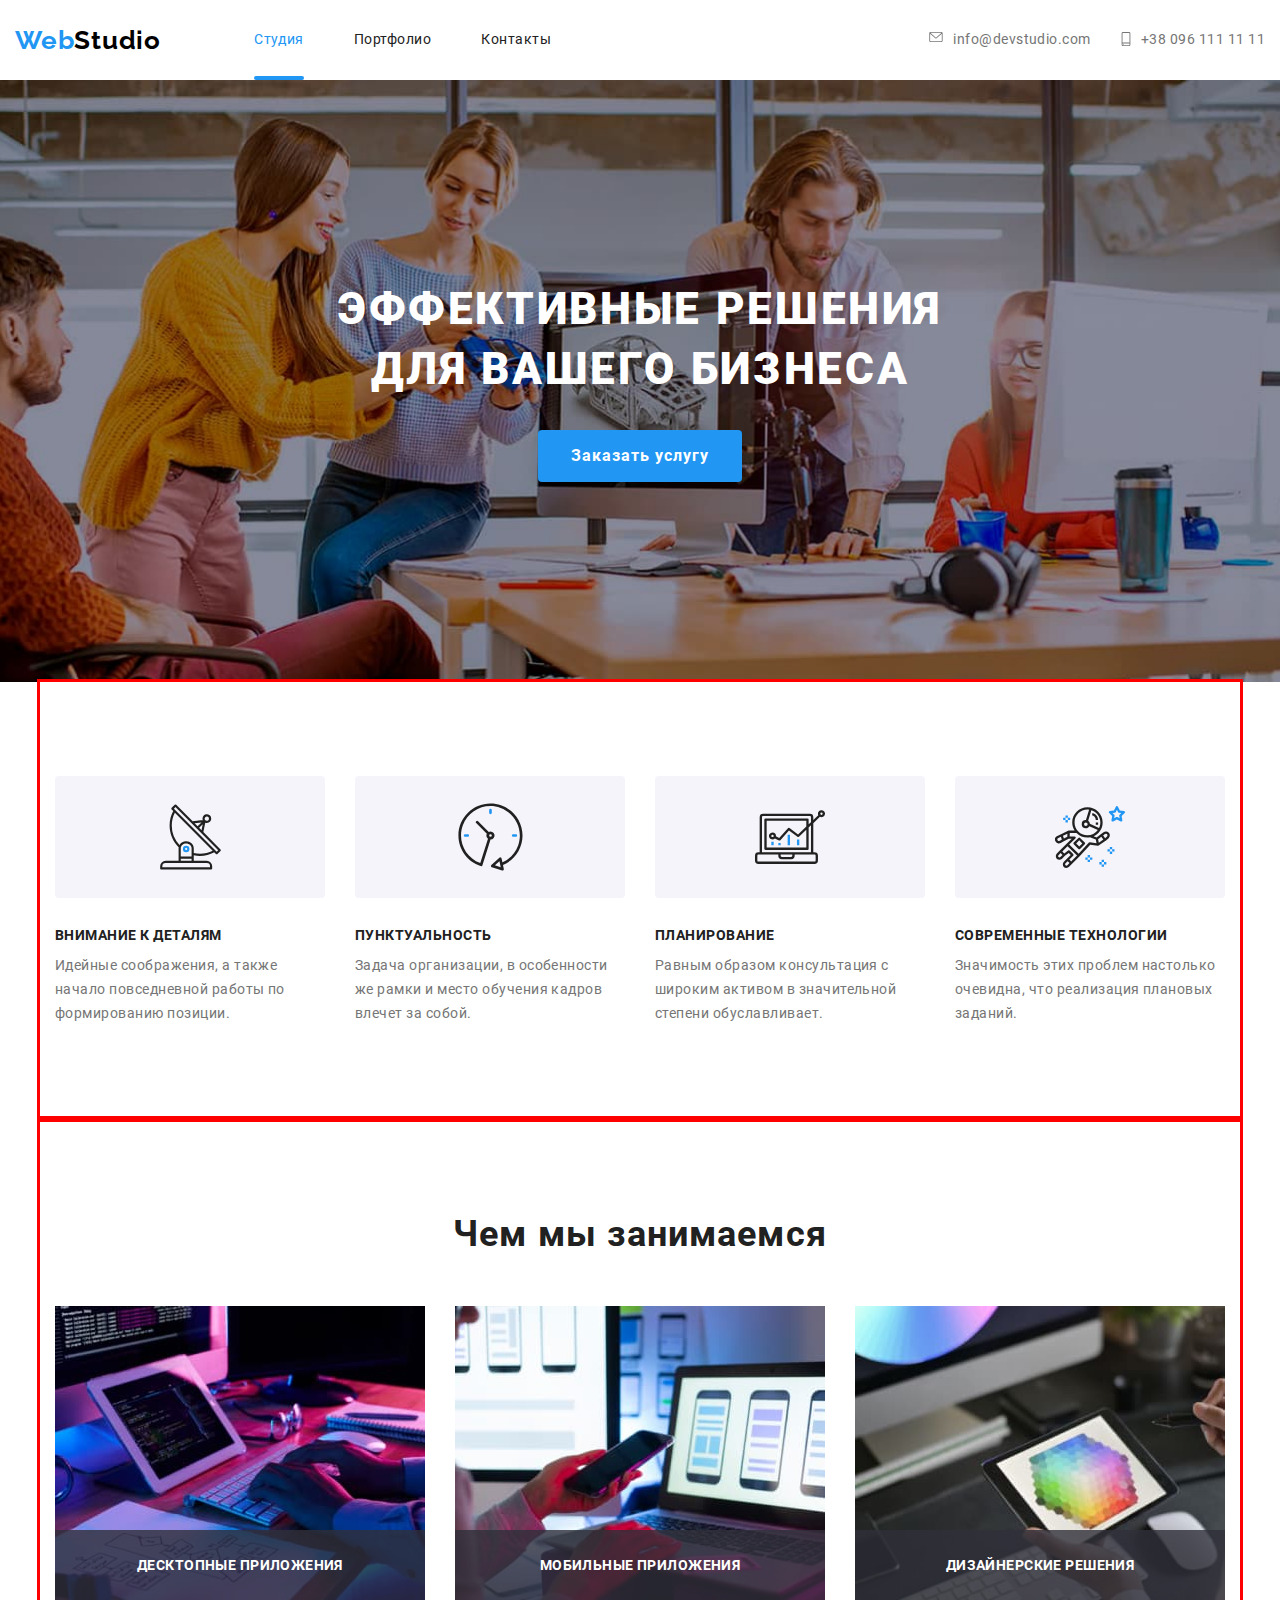
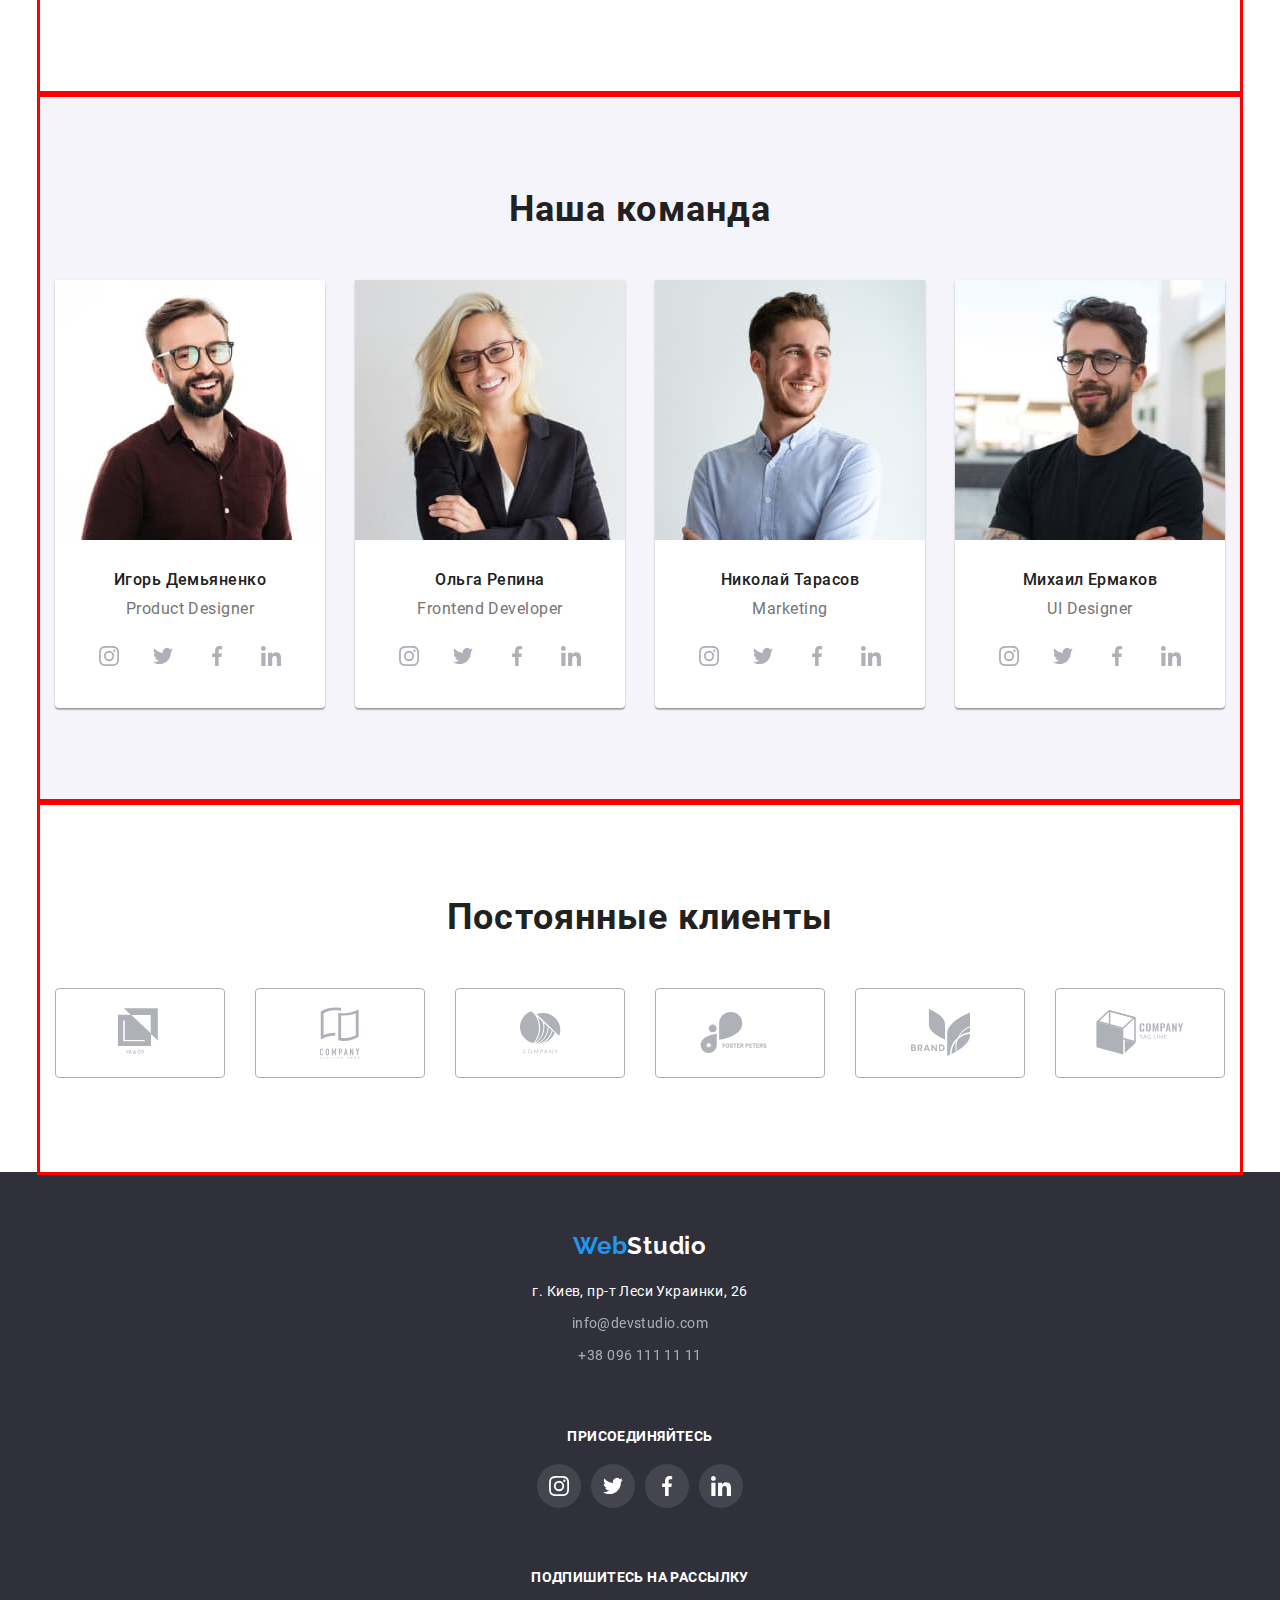
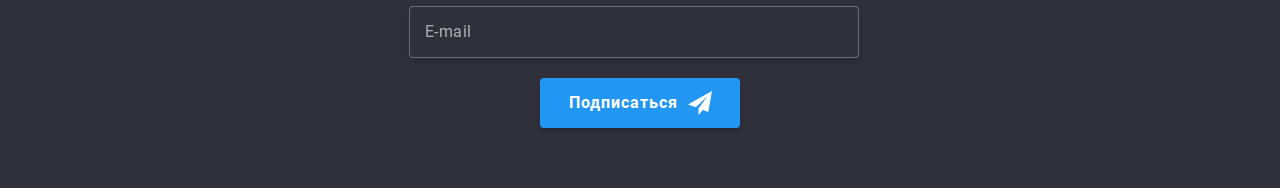
==== commit 71077e9a: "corrected clients section" ====
--- a/index.html
+++ b/index.html
@@ -365,7 +365,7 @@
             </ul>
         </section>
         <!-- Постоянные клиенты -->
-        <section class="container clients-container">
+        <section class="container">
              <h2 class="section-title">Постоянные клиенты</h2>
             <ul class="clients">
                     <li class="clients-list">
--- a/css/main.min.css
+++ b/css/main.min.css
@@ -1,3 +1,3 @@
 /*! modern-normalize v1.0.0 | MIT License | https://github.com/sindresorhus/modern-normalize */*,*::before,*::after{-webkit-box-sizing:border-box;box-sizing:border-box}:root{-moz-tab-size:4;-o-tab-size:4;tab-size:4}html{line-height:1.15;-webkit-text-size-adjust:100%}body{margin:0}body{font-family:system-ui,-apple-system,"Segoe UI",Roboto,Helvetica,Arial,sans-serif,"Apple Color Emoji","Segoe UI Emoji"}hr{height:0;color:inherit}abbr[title]{-webkit-text-decoration:underline dotted;text-decoration:underline dotted}b,strong{font-weight:bolder}code,kbd,samp,pre{font-family:ui-monospace, SFMono-Regular, Consolas, "Liberation Mono", Menlo,- monospace;font-size:1em}small{font-size:80%}sub,sup{font-size:75%;line-height:0;position:relative;vertical-align:baseline}sub{bottom:-0.25em}sup{top:-0.5em}table{text-indent:0;border-color:inherit}button,input,optgroup,select,textarea{font-family:inherit;font-size:100%;line-height:1.15;margin:0}button,select{text-transform:none}button,[type="button"],[type="reset"],[type="submit"]{-webkit-appearance:button}::-moz-focus-inner{border-style:none;padding:0}:-moz-focusring{outline:1px dotted ButtonText}:-moz-ui-invalid{box-shadow:none}legend{padding:0}progress{vertical-align:baseline}::-webkit-inner-spin-button,::-webkit-outer-spin-button{height:auto}[type="search"]{-webkit-appearance:textfield;outline-offset:-2px}::-webkit-search-decoration{-webkit-appearance:none}::-webkit-file-upload-button{-webkit-appearance:button;font:inherit}summary{display:list-item}html{-webkit-box-sizing:border-box;box-sizing:border-box}*,*::before,*::after{-webkit-box-sizing:inherit;box-sizing:inherit}body{color:#757575;background-color:#fff;font-family:Roboto, sans-serif;font-style:400;font-weight:400;letter-spacing:0.03em;margin:0}body.modal-open{overflow:hidden}ul{list-style:none;padding:0;margin:0}a{text-decoration:none}h1,h2,h3,h4,h5,h6,p{margin-top:0;margin-bottom:0}img{display:block;max-width:100%;height:auto;margin-left:auto;margin-right:auto}.section-title{margin-bottom:30px;font-family:Roboto;font-style:normal;font-weight:700;font-size:28px;line-height:1.18;text-align:center;letter-spacing:0.03em;color:#212121}@media screen and (min-width: 1200px){.section-title{margin-bottom:50px;font-size:36px;line-height:1.17}}.container{padding-right:15px;padding-left:15px;margin-right:auto;margin-left:auto;outline:3px solid red}@media screen and (min-width: 480px){.container{width:480px;padding-top:60px;padding-bottom:60px}}@media screen and (min-width: 768px){.container{width:768px}}@media screen and (min-width: 1200px){.container{width:1200px;padding-top:94px;padding-bottom:94px}}@font-face{font-family:"Roboto";font-style:normal;font-weight:400;src:url("../fonts/roboto-v20-latin_cyrillic-regular.eot");src:local(""),url("../fonts/roboto-v20-latin_cyrillic-regular.eot?#iefix") format("embedded-opentype"),url("../fonts/roboto-v20-latin_cyrillic-regular.woff2") format("woff2"),url("../fonts/roboto-v20-latin_cyrillic-regular.woff") format("woff"),url("../fonts/roboto-v20-latin_cyrillic-regular.ttf") format("truetype"),url("../fonts/roboto-v20-latin_cyrillic-regular.svg#Roboto") format("svg")}@font-face{font-family:"Roboto";font-style:normal;font-weight:500;src:url("../fonts/roboto-v20-latin_cyrillic-500.eot");src:local(""),url("../fonts/roboto-v20-latin_cyrillic-500.eot?#iefix") format("embedded-opentype"),url("../fonts/roboto-v20-latin_cyrillic-500.woff2") format("woff2"),url("../fonts/roboto-v20-latin_cyrillic-500.woff") format("woff"),url("../fonts/roboto-v20-latin_cyrillic-500.ttf") format("truetype"),url("../fonts/roboto-v20-latin_cyrillic-500.svg#Roboto") format("svg")}@font-face{font-family:"Roboto";font-style:normal;font-weight:700;src:url("../fonts/roboto-v20-latin_cyrillic-700.eot");src:local(""),url("../fonts/roboto-v20-latin_cyrillic-700.eot?#iefix") format("embedded-opentype"),url("../fonts/roboto-v20-latin_cyrillic-700.woff2") format("woff2"),url("../fonts/roboto-v20-latin_cyrillic-700.woff") format("woff"),url("../fonts/roboto-v20-latin_cyrillic-700.ttf") format("truetype"),url("../fonts/roboto-v20-latin_cyrillic-700.svg#Roboto") format("svg")}@font-face{font-family:"Roboto";font-style:normal;font-weight:400;src:url("../fonts/roboto-v20-latin_cyrillic-regular.eot");src:local(""),url("../fonts/roboto-v20-latin_cyrillic-regular.eot?#iefix") format("embedded-opentype"),url("../fonts/roboto-v20-latin_cyrillic-regular.woff2") format("woff2"),url("../fonts/roboto-v20-latin_cyrillic-regular.woff") format("woff"),url("../fonts/roboto-v20-latin_cyrillic-regular.ttf") format("truetype"),url("../fonts/roboto-v20-latin_cyrillic-regular.svg#Roboto") format("svg")}@font-face{font-family:"Roboto";font-style:normal;font-weight:900;src:url("../fonts/roboto-v20-latin_cyrillic-900.eot");src:local(""),url("../fonts/roboto-v20-latin_cyrillic-900.eot?#iefix") format("embedded-opentype"),url("../fonts/roboto-v20-latin_cyrillic-900.woff2") format("woff2"),url("../fonts/roboto-v20-latin_cyrillic-900.woff") format("woff"),url("../fonts/roboto-v20-latin_cyrillic-900.ttf") format("truetype"),url("../fonts/roboto-v20-latin_cyrillic-900.svg#Roboto") format("svg")}@font-face{font-family:"Raleway";font-style:normal;font-weight:400;src:url("../fonts/raleway-v18-latin_cyrillic-regular.eot");src:local(""),url("../fonts/raleway-v18-latin_cyrillic-regular.eot?#iefix") format("embedded-opentype"),url("../fonts/raleway-v18-latin_cyrillic-regular.woff2") format("woff2"),url("../fonts/raleway-v18-latin_cyrillic-regular.woff") format("woff"),url("../fonts/raleway-v18-latin_cyrillic-regular.ttf") format("truetype"),url("../fonts/raleway-v18-latin_cyrillic-regular.svg#Raleway") format("svg")}@font-face{font-family:"Raleway";font-style:normal;font-weight:700;src:url("../fonts/raleway-v18-latin_cyrillic-700.eot");src:local(""),url("../fonts/raleway-v18-latin_cyrillic-700.eot?#iefix") format("embedded-opentype"),url("../fonts/raleway-v18-latin_cyrillic-700.woff2") format("woff2"),url("../fonts/raleway-v18-latin_cyrillic-700.woff") format("woff"),url("../fonts/raleway-v18-latin_cyrillic-700.ttf") format("truetype"),url("../fonts/raleway-v18-latin_cyrillic-700.svg#Raleway") format("svg")}header{position:relative;padding-right:15px;padding-left:15px;margin-right:auto;margin-left:auto}.logo{color:#000;font-family:Raleway, sans-serif;font-weight:700;font-size:24px;line-height:1.17;letter-spacing:0.03em}@media screen and (max-width: 767px){.logo{padding-bottom:16px;padding-top:16px}}@media screen and (min-width: 768px){.logo{margin-right:88px}}@media screen and (min-width: 1200px){.logo{margin-right:93px;font-size:26px;line-height:1.19}}.logo span{color:#2196f3}.main-nav{display:-webkit-box;display:-ms-flexbox;display:flex;-webkit-box-align:center;-ms-flex-align:center;align-items:center;-webkit-box-pack:justify;-ms-flex-pack:justify;justify-content:space-between}.site-nav{color:#212121}@media screen and (max-width: 767px){.site-nav{margin-bottom:60px}}@media screen and (min-width: 768px){.site-nav{display:-webkit-box;display:-ms-flexbox;display:flex}}.site-nav .link{color:#212121}@media screen and (max-width: 767px){.site-nav .link{font-family:Roboto;font-style:normal;font-weight:500;font-size:18px;line-height:1.17;letter-spacing:0.02em}}@media screen and (min-width: 768px){.site-nav .link{display:block;-webkit-box-align:baseline;-ms-flex-align:baseline;align-items:baseline;padding-top:32px;padding-bottom:32px;font-size:14px;line-height:1.14}}.site-nav .link:hover,.site-nav .link:focus{color:#2196f3;-webkit-transition:color 250ms cubic-bezier(0.4, 0, 0.2, 1);transition:color 250ms cubic-bezier(0.4, 0, 0.2, 1)}@media screen and (max-width: 767px){.site-nav .item:not(:last-child){margin-bottom:40px}}@media screen and (min-width: 768px){.site-nav .item:not(:last-child){margin-right:50px}}.site-nav .link.current{position:relative;color:#2196f3}.site-nav .current::after{content:"";position:absolute;left:0;margin-top:8px;display:block;width:100%;height:4px;background-color:#2196f3;border-radius:2px}@media screen and (min-width: 768px){.site-nav .current::after{bottom:0;margin-top:0}}.auth-nav{margin-left:auto;-webkit-box-align:center;-ms-flex-align:center;align-items:center}@media screen and (min-width: 768px){.auth-nav{padding-top:21px;padding-bottom:21px}}@media screen and (min-width: 1200px){.auth-nav{display:-webkit-box;display:-ms-flexbox;display:flex;padding-top:0;padding-bottom:0}}.auth-nav .link{color:#757575}@media screen and (max-width: 767px){.auth-nav .link{font-family:Roboto;font-style:normal;font-weight:500;font-size:18px;line-height:1.17;letter-spacing:0.02em;-webkit-box-align:baseline;-ms-flex-align:baseline;align-items:baseline}}@media screen and (min-width: 768px){.auth-nav .link{font-size:12px}}@media screen and (min-width: 1200px){.auth-nav .link{display:-webkit-box;display:-ms-flexbox;display:flex;-webkit-box-pack:center;-ms-flex-pack:center;justify-content:center;-ms-flex-line-pack:center;align-content:center;padding-top:32px;padding-bottom:32px;font-size:14px;line-height:1.14}}.auth-nav .link:hover,.auth-nav .link:focus{color:#2196f3;fill:#2196f3;-webkit-transition:color 250ms cubic-bezier(0.4, 0, 0.2, 1),fill 250ms cubic-bezier(0.4, 0, 0.2, 1);transition:color 250ms cubic-bezier(0.4, 0, 0.2, 1),fill 250ms cubic-bezier(0.4, 0, 0.2, 1)}.auth-nav .link:hover .envelope,.auth-nav .link:focus .envelope,.auth-nav .link:hover .smartphone,.auth-nav .link:focus .smartphone{color:#2196f3;fill:#2196f3;-webkit-transition:color 250ms cubic-bezier(0.4, 0, 0.2, 1),fill 250ms cubic-bezier(0.4, 0, 0.2, 1);transition:color 250ms cubic-bezier(0.4, 0, 0.2, 1),fill 250ms cubic-bezier(0.4, 0, 0.2, 1)}.envelope,.smartphone{margin-right:10px;fill:#757575}@media screen and (max-width: 767px){.item-mail{margin-bottom:16px}}@media screen and (min-width: 1200px){.item-mail{margin-right:30px}}@media screen and (min-width: 768px){.envelope{width:14px;height:10px}.smartphone{width:10px;height:14px}}.hero{max-width:1600px;margin-left:auto;margin-right:auto;padding-top:118px;padding-bottom:118px;background-color:#2f303a;background-image:-webkit-gradient(linear, left bottom, left top, from(rgba(47,48,58,0.4)), to(rgba(47,48,58,0.4))),url("../../images/mobile/Hero-mobile.jpg");background-image:linear-gradient(to top, rgba(47,48,58,0.4), rgba(47,48,58,0.4)),url("../../images/mobile/Hero-mobile.jpg");background-repeat:no-repeat;background-position:center;background-size:cover;color:#fff;text-align:center}@media screen and (min-width: 1200px){.hero{padding-top:200px;padding-bottom:200px}}@media screen and (min-device-pixel-ratio: 2), screen and (-webkit-min-device-pixel-ratio: 2), screen and (min-resolution: 192dpi), screen and (min-resolution: 2dppx){.hero{background-image:url(../../images/mobile/Hero-mobile@2x.jpg)}}@media screen and (min-width: 481px){.hero{background-image:url(../../images/table/Hero-table.jpg)}}@media screen and (min-width: 481px) and (min-device-pixel-ratio: 2), screen and (min-width: 481px) and (-webkit-min-device-pixel-ratio: 2), screen and (min-width: 481px) and (min-resolution: 192dpi), screen and (min-width: 481px) and (min-resolution: 2dppx){.hero{background-image:url(../../images/table/Hero-table@2x.jpg)}}@media screen and (min-width: 769px){.hero{background-image:url(../../images/desktop/Hero-desktop.jpg)}}@media screen and (min-width: 769px) and (min-device-pixel-ratio: 2), screen and (min-width: 769px) and (-webkit-min-device-pixel-ratio: 2), screen and (min-width: 769px) and (min-resolution: 192dpi), screen and (min-width: 769px) and (min-resolution: 2dppx){.hero{background-image:url(../../images/desktop/Hero-desktop@2x.jpg)}}.hero-title{margin-bottom:30px;font-family:Roboto;font-style:normal;font-weight:900;font-size:26px;line-height:1.62;text-align:center;letter-spacing:0.06em;text-transform:uppercase}@media screen and (min-width: 1200px){.hero-title{font-size:44px;line-height:1.36}}.hero-button{display:inline-block;padding:10px 32px;min-width:200px;background-color:#2196f3;color:#fff;border:1px solid transparent;font-family:inherit;font-weight:700;font-size:16px;line-height:1.88;-webkit-box-align:center;-ms-flex-align:center;align-items:center;letter-spacing:0.06em;border-radius:4px;-webkit-box-shadow:0px 4px 4px rgba(0,0,0,0.15);box-shadow:0px 4px 4px rgba(0,0,0,0.15);cursor:pointer}.hero-button:focus{outline:none}@media screen and (min-width: 768px){.features{display:-webkit-box;display:-ms-flexbox;display:flex;-ms-flex-wrap:wrap;flex-wrap:wrap;margin-right:-15px}}@media screen and (min-width: 1200px){.features{display:-webkit-box;display:-ms-flexbox;display:flex;margin-right:0}}.features-item{margin-right:30px;margin-bottom:30px;width:100%}.features-item:nth-last-child(-n+1){margin-bottom:0}@media screen and (min-width: 768px) and (max-width: 1199px){.features-item{width:calc((100% - 30px) / 2);margin-right:15px}.features-item:nth-child(2n){margin-right:0}.features-item:nth-child(n+3){margin-bottom:0}}@media screen and (min-width: 1200px){.features-item{width:calc((100% - 90px) / 4);margin-right:30px;margin-bottom:0}.features-item:last-child{margin-right:0}}.features-icon{display:-webkit-box;display:-ms-flexbox;display:flex;-webkit-box-align:center;-ms-flex-align:center;align-items:center;-webkit-box-pack:center;-ms-flex-pack:center;justify-content:center;padding-top:25px;padding-bottom:25px;border:1px solid transparent;border-radius:4px;background-color:#f5f4fa}.features-title{margin-top:30px;margin-bottom:10px;display:block;-webkit-box-pack:center;-ms-flex-pack:center;justify-content:center;color:#212121;font-weight:700;font-size:14px;line-height:1.14;text-transform:uppercase}.features-text{font-size:14px;line-height:1.71}@media screen and (max-width: 1199px){.workes-container{display:none}}.workes{display:-webkit-box;display:-ms-flexbox;display:flex}.workes .item:not(:last-of-type){margin-right:30px}.workes-box{position:relative;display:-webkit-box;display:-ms-flexbox;display:flex}.workes-text{display:-webkit-inline-box;display:-ms-inline-flexbox;display:inline-flex;padding-top:27px;padding-bottom:27px;width:100%;font-size:14px;font-weight:700;line-height:16px;-webkit-box-pack:center;-ms-flex-pack:center;justify-content:center;letter-spacing:0.03em;text-transform:uppercase;color:#fff;background-color:rgba(47,48,58,0.8);position:absolute;left:0;bottom:0}.team-container{background:#f5f4fa;max-width:1600px}@media screen and (min-width: 768px) and (max-width: 1199px){.team{display:-webkit-box;display:-ms-flexbox;display:flex;-ms-flex-wrap:wrap;flex-wrap:wrap}}@media screen and (min-width: 1200px){.team{display:-webkit-box;display:-ms-flexbox;display:flex;margin-right:0}}.team-item{padding-bottom:24px;margin-bottom:30px;width:100%;-webkit-box-shadow:0px 1px 3px rgba(0,0,0,0.12),0px 1px 1px rgba(0,0,0,0.14),0px 2px 1px rgba(0,0,0,0.2);box-shadow:0px 1px 3px rgba(0,0,0,0.12),0px 1px 1px rgba(0,0,0,0.14),0px 2px 1px rgba(0,0,0,0.2);border-radius:0px 0px 4px 4px;background-color:#fff}@media screen and (max-width: 767px){.team-item:nth-last-child(-n+1){margin-bottom:0}}@media screen and (min-width: 768px) and (max-width: 1199px){.team-item{width:calc((100% - 30px) / 2);margin-right:15px}.team-item:nth-child(2n){margin-right:0}.team-item:nth-child(n+3){margin-bottom:0}}@media screen and (min-width: 1200px){.team-item{padding-bottom:30px;width:calc((100% - 90px) / 4);margin-right:30px;margin-bottom:0}.team-item:last-child{margin-right:0}}.team-title{margin-top:30px;margin-bottom:10px;font-family:Roboto;font-style:normal;font-weight:500;font-size:16px;line-height:1.19;text-align:center;letter-spacing:0.03em;color:#212121}.team-text{margin-bottom:16px;font-family:Roboto;font-style:normal;font-weight:400;font-size:16px;line-height:1.19;text-align:center;letter-spacing:0.03em}.social{display:-webkit-box;display:-ms-flexbox;display:flex;-webkit-box-pack:center;-ms-flex-pack:center;justify-content:center;height:44px}.social-item:not(:last-child){margin-right:10px}.instagram,.twitter,.facebook,.linkedin{margin:0;padding:0;fill:#afb1b8}.social-link{display:-webkit-box;display:-ms-flexbox;display:flex;padding:12px;width:44px;height:44px}.social-link:hover,.social-link:focus{background-color:#2196f3;width:44px;height:44px;border:1px soli transparent;border-radius:50%}.social-link:hover .instagram,.social-link:focus .instagram,.social-link:hover .twitter,.social-link:focus .twitter,.social-link:hover .facebook,.social-link:focus .facebook,.social-link:hover .linkedin,.social-link:focus .linkedin{color:#2196f3;fill:#fff;-webkit-transition:color 250ms cubic-bezier(0.4, 0, 0.2, 1),fill 250ms cubic-bezier(0.4, 0, 0.2, 1);transition:color 250ms cubic-bezier(0.4, 0, 0.2, 1),fill 250ms cubic-bezier(0.4, 0, 0.2, 1)}.clients{display:-webkit-box;display:-ms-flexbox;display:flex;-ms-flex-wrap:wrap;flex-wrap:wrap;-webkit-box-pack:center;-ms-flex-pack:center;justify-content:center;-ms-flex-line-pack:center;align-content:center}@media screen and (min-width: 768px){.clients{display:-webkit-box;display:-ms-flexbox;display:flex;-ms-flex-wrap:wrap;flex-wrap:wrap}}.clients-list{width:210px;height:90px;border:1px solid #afb1b8;-webkit-box-sizing:border-box;box-sizing:border-box;border-radius:4px;-ms-flex-line-pack:center;align-content:center}.clients-list:nth-child(2n+1){margin-right:15px}.clients-list:nth-child(-n+4){margin-bottom:30px}.logo-1,.logo-2,.logo-3,.logo-4,.logo-5,.logo-6{fill:#afb1b8}.clients-list a{display:-webkit-box;display:-ms-flexbox;display:flex;width:100%;height:100%;-webkit-box-pack:center;-ms-flex-pack:center;justify-content:center;-webkit-box-align:center;-ms-flex-align:center;align-items:center}.clients-list a:hover,.clients-list a:focus{border:1px solid #2196f3;-webkit-transition:color 250ms cubic-bezier(0.4, 0, 0.2, 1);transition:color 250ms cubic-bezier(0.4, 0, 0.2, 1)}.clients-list a:hover .logo-1,.clients-list a:hover .logo-2,.clients-list a:hover .logo-3,.clients-list a:hover .logo-4,.clients-list a:hover .logo-5,.clients-list a:hover .logo-6,.clients-list a:focus .logo-1,.clients-list a:focus .logo-2,.clients-list a:focus .logo-3,.clients-list a:focus .logo-4,.clients-list a:focus .logo-5,.clients-list a:focus .logo-6{--color2: $accent-color;--color4: $accent-color;fill:#2196f3;transition:--color2 250ms cubic-bezier(0.4, 0, 0.2, 1),--color4 250ms cubic-bezier(0.4, 0, 0.2, 1),fill 250ms cubic-bezier(0.4, 0, 0.2, 1)}.footer{background-color:#2f303a;padding-right:15px;padding-left:15px;margin-left:auto;margin-right:auto;padding-top:60px;padding-bottom:60px;text-align:center}.footer-content{margin-bottom:60px}.footer-logo{font-family:Raleway;font-style:normal;font-weight:700;font-size:24px;line-height:1.17;text-align:center;letter-spacing:0.03em}.footer-content a{color:#fff;margin-right:0}.footer span{color:#2196f3}.contacte{margin-top:20px}.contacte-item{max-width:100%}.contacte-item:not(:last-child){margin-bottom:8px}.address-link{font-family:Roboto;font-style:normal;font-weight:normal;font-size:14px;line-height:1.71;text-align:center;letter-spacing:0.03em}.footer-link{opacity:0.6;font-family:Roboto;font-style:normal;font-weight:normal;font-size:14px;line-height:1.71;text-align:center;letter-spacing:0.03em}.resources{margin-bottom:60px}.resources-title{font-size:14px;line-height:16px;font-weight:bold;letter-spacing:0.03em;text-transform:uppercase;color:#fff;margin-bottom:20px}.resources-list{display:-webkit-inline-box;display:-ms-inline-flexbox;display:inline-flex}.resources-item{display:-webkit-box;display:-ms-flexbox;display:flex;width:44px;height:44px}.resources-link{display:-webkit-box;display:-ms-flexbox;display:flex;width:100%;height:100%;border:1px solid transparent;border-radius:50%;background:rgba(255,255,255,0.1);-webkit-box-align:center;-ms-flex-align:center;align-items:center;-webkit-box-pack:center;-ms-flex-pack:center;justify-content:center}.resources-link:hover,.resources-link:focus{background:#2196f3;-webkit-transition:background 250ms cubic-bezier(0.4, 0, 0.2, 1);transition:background 250ms cubic-bezier(0.4, 0, 0.2, 1)}.resources-item:not(:last-child){margin-right:10px}.resources-link svg{margin:0;fill:#fff}.subscription{display:block}.subscription-text{font-family:Roboto;font-style:normal;font-weight:bold;font-size:14px;line-height:1.14;letter-spacing:0.03em;text-transform:uppercase;color:#fff}.subscription-btns{margin-top:20px}.subscription input{padding:15px;margin-right:12px;font-size:16px;line-height:1.25;width:450px;color:#fff;font-weight:400;background-color:#2f303a;border:1px solid rgba(255,255,255,0.3);-webkit-filter:drop-shadow(0px 4px 4px rgba(0,0,0,0.15));filter:drop-shadow(0px 4px 4px rgba(0,0,0,0.15));border-radius:4px}.subscription input::-webkit-input-placeholder{display:-webkit-box;display:flex;-webkit-box-align:center;align-items:center;color:rgba(255,255,255,0.6);align-items:center;font-weight:400;font-size:16px;line-height:1.25;letter-spacing:0.03em}.subscription input:-ms-input-placeholder{display:-ms-flexbox;display:flex;-ms-flex-align:center;align-items:center;color:rgba(255,255,255,0.6);align-items:center;font-weight:400;font-size:16px;line-height:1.25;letter-spacing:0.03em}.subscription input::-ms-input-placeholder{display:-ms-flexbox;display:flex;-ms-flex-align:center;align-items:center;color:rgba(255,255,255,0.6);align-items:center;font-weight:400;font-size:16px;line-height:1.25;letter-spacing:0.03em}.subscription input::placeholder{display:-webkit-box;display:-ms-flexbox;display:flex;-webkit-box-align:center;-ms-flex-align:center;align-items:center;color:rgba(255,255,255,0.6);align-items:center;font-weight:400;font-size:16px;line-height:1.25;letter-spacing:0.03em}.subscription input:not(:placeholder-shown)+.subscription input{color:#fff;background-color:#2f303a}.subscription button{position:relative;width:200px;padding:10px 10px 10px 29px;margin-top:20px;margin-right:auto;margin-left:auto;background-color:#2196f3;-webkit-box-shadow:0px 4px 4px rgba(0,0,0,0.15);box-shadow:0px 4px 4px rgba(0,0,0,0.15);border-radius:4px;border:none;font-weight:bold;font-size:16px;line-height:1.87;display:-webkit-box;display:-ms-flexbox;display:flex;-webkit-box-align:center;-ms-flex-align:center;align-items:center;text-align:center;letter-spacing:0.06em;color:#fff;cursor:pointer}.send{height:24px;width:24px;margin-left:10px}.backdrop{position:fixed;top:0;left:0;width:100%;height:100%;background-color:rgba(0,0,0,0.2);opacity:1;-webkit-transition:opacity 250ms cubic-bezier(0.4, 0, 0.2, 1);transition:opacity 250ms cubic-bezier(0.4, 0, 0.2, 1);padding:93px 15px;overflow-y:scroll}@media screen and (min-width: 768px){.backdrop{padding:208px 159px}}.backdrop.is-hidden{opacity:0;pointer-events:none}.backdrop.is-hidden .modal{-webkit-transform:translate(-50%, -50%) scale(0.9);transform:translate(-50%, -50%) scale(0.9)}.modal{min-width:100%;min-height:581px;background-color:#fff;-webkit-box-shadow:0px 1px 3px rgba(0,0,0,0.12),0px 1px 1px rgba(0,0,0,0.14),0px 2px 1px rgba(0,0,0,0.2);box-shadow:0px 1px 3px rgba(0,0,0,0.12),0px 1px 1px rgba(0,0,0,0.14),0px 2px 1px rgba(0,0,0,0.2);border-radius:4px}@media screen and (min-width: 768px){.modal{position:absolute;top:50%;left:50%;-webkit-transform:translate(-50%, -50%) scale(1);transform:translate(-50%, -50%) scale(1);-webkit-transition:-webkit-transform 250ms cubic-bezier(0.4, 0, 0.2, 1);transition:-webkit-transform 250ms cubic-bezier(0.4, 0, 0.2, 1);transition:transform 250ms cubic-bezier(0.4, 0, 0.2, 1);transition:transform 250ms cubic-bezier(0.4, 0, 0.2, 1), -webkit-transform 250ms cubic-bezier(0.4, 0, 0.2, 1);max-width:450px;width:100%}}.btn-modal{position:absolute;top:8px;right:8px;display:-webkit-box;display:-ms-flexbox;display:flex;-webkit-box-align:center;-ms-flex-align:center;align-items:center;-webkit-box-pack:center;-ms-flex-pack:center;justify-content:center;width:30px;height:30px;border:1px solid rgba(0,0,0,0.1);border-radius:50%;background-color:#fff;fill:#000;cursor:pointer;-webkit-transition:fill 250ms cubic-bezier(0.4, 0, 0.2, 1);transition:fill 250ms cubic-bezier(0.4, 0, 0.2, 1)}.btn-modal:hover,.btn-modal:focus{fill:#2196f3}.form{width:100%;height:100%;margin-right:auto;margin-left:auto;padding:40px}.form-title{margin-bottom:30px;font-weight:bold;font-size:20px;line-height:23px;text-align:center;letter-spacing:0.03em;color:#212121}.form-field{position:relative;display:-webkit-box;display:-ms-flexbox;display:flex;-webkit-box-orient:vertical;-webkit-box-direction:normal;-ms-flex-direction:column;flex-direction:column;margin-bottom:28px}.form-field input{margin:0;padding:14px 14px 14px 42px;border:1px solid rgba(33,33,33,0.2);border-radius:4px;cursor:pointer;font-size:16px;-webkit-transition-duration:250ms;transition-duration:250ms;-webkit-transition-timing-function:cubic-bezier(0.4, 0, 0.2, 1);transition-timing-function:cubic-bezier(0.4, 0, 0.2, 1)}.form-field input::-webkit-input-placeholder{color:rgba(117,117,117,0.5)}.form-field input:-ms-input-placeholder{color:rgba(117,117,117,0.5)}.form-field input::-ms-input-placeholder{color:rgba(117,117,117,0.5)}.form-field input::placeholder{color:rgba(117,117,117,0.5)}.form-field label{position:absolute;top:-17px;margin-bottom:4px;padding:0;font-family:Roboto;font-weight:normal;font-size:12px;line-height:14px;letter-spacing:0.01em;color:var(--primary-text-color)}.form-field textarea{margin:0;padding:12px 16px;border:1px solid rgba(33,33,33,0.2);border-radius:4px;resize:none;cursor:pointer}.form-field textarea::-webkit-input-placeholder{font-weight:normal;font-size:14px;line-height:1.14;letter-spacing:0.01em;color:rgba(117,117,117,0.5)}.form-field textarea:-ms-input-placeholder{font-weight:normal;font-size:14px;line-height:1.14;letter-spacing:0.01em;color:rgba(117,117,117,0.5)}.form-field textarea::-ms-input-placeholder{font-weight:normal;font-size:14px;line-height:1.14;letter-spacing:0.01em;color:rgba(117,117,117,0.5)}.form-field textarea::placeholder{font-weight:normal;font-size:14px;line-height:1.14;letter-spacing:0.01em;color:rgba(117,117,117,0.5)}.user,.phone,.email{position:absolute;top:50%;left:15px;-webkit-transform:translateY(-50%);transform:translateY(-50%);display:inline-block;fill:var(--title-text-color)}.form-field:focus-within>.user,.form-field:focus-within>.phone,.form-field:focus-within>.email{fill:#2196f3;-webkit-transition-duration:250ms;transition-duration:250ms;-webkit-transition-timing-function:cubic-bezier(0.4, 0, 0.2, 1);transition-timing-function:cubic-bezier(0.4, 0, 0.2, 1)}.form-input:focus,textarea:focus{border-color:#2196f3;outline:none;cursor:pointer;-webkit-transition-duration:250ms;transition-duration:250ms;-webkit-transition-timing-function:cubic-bezier(0.4, 0, 0.2, 1);transition-timing-function:cubic-bezier(0.4, 0, 0.2, 1)}.form-checkbox{display:inline-block;-webkit-box-align:center;-ms-flex-align:center;align-items:center;margin-bottom:30px;padding-left:15px}.check-box{-webkit-appearance:none;-moz-appearance:none;appearance:none;position:absolute;width:1px;height:1px;margin:-1px;border:0;padding:0;clip:rect(0 0 0 0);overflow:hidden}.check-label{display:-webkit-box;display:-ms-flexbox;display:flex;-webkit-box-align:center;-ms-flex-align:center;align-items:center;cursor:pointer}.check-box span{font-weight:normal;font-size:14px;line-height:1.71;letter-spacing:0.03em;color:#757575}.form-link{color:#2196f3;text-decoration:underline}.check-box+.icon-border{display:inline-block;margin-right:7px;background-color:#fff;border:2px solid #212121;border-radius:2px;width:16px;height:15px;-webkit-transition-duration:250ms;transition-duration:250ms;-webkit-transition-timing-function:cubic-bezier(0.4, 0, 0.2, 1);transition-timing-function:cubic-bezier(0.4, 0, 0.2, 1)}.check-box:checked+.icon-border{background-image:url("../icon/i-check.svg");border-color:transparent;background-color:#2196f3;background-size:contain;background-origin:border-box;border-radius:2px;-webkit-transition-duration:250ms;transition-duration:250ms;-webkit-transition-timing-function:cubic-bezier(0.4, 0, 0.2, 1);transition-timing-function:cubic-bezier(0.4, 0, 0.2, 1)}.form-btn{display:-webkit-box;display:-ms-flexbox;display:flex;-webkit-box-align:center;-ms-flex-align:center;align-items:center;-webkit-box-pack:center;-ms-flex-pack:center;justify-content:center;width:200px;padding-top:10px;padding-bottom:10px;margin-left:auto;margin-right:auto;background:#2196f3;-webkit-box-shadow:0px 4px 4px rgba(0,0,0,0.15);box-shadow:0px 4px 4px rgba(0,0,0,0.15);border-radius:4px;color:#fff;font-weight:700;font-size:16px;line-height:1.87;letter-spacing:0.06em;border-radius:4px;border:none;cursor:pointer}.form-btn:hover,.form-btn:focus{background:#188ce8;-webkit-box-shadow:0px 4px 4px rgba(0,0,0,0.15);box-shadow:0px 4px 4px rgba(0,0,0,0.15);border-radius:4px}.form-btn:focus{outline:none}.menu-button{display:-webkit-inline-box;display:-ms-inline-flexbox;display:inline-flex;margin:0;padding:0;border:none;background-color:transparent}@media screen and (min-width: 768px){.menu-button{display:none}}.menu-button .icon-cross{display:none}.menu-button.is-open .icon-cross{display:block}.menu-button.is-open .icon-menu{display:none}.menu-container{background-color:#fff;padding-top:60px;padding-bottom:60px;font-size:20px}@media screen and (max-width: 767px){.menu-container{display:none;position:absolute;top:100%;left:0;width:100%;border-top:1px solid #ececec;text-align:center}.menu-container.is-open{display:block}}@media screen and (min-width: 768px){.menu-container{display:-webkit-box;display:-ms-flexbox;display:flex;-webkit-box-pack:justify;-ms-flex-pack:justify;justify-content:space-between;-webkit-box-flex:1;-ms-flex-positive:1;flex-grow:1;padding:0}}
+ monospace;font-size:1em}small{font-size:80%}sub,sup{font-size:75%;line-height:0;position:relative;vertical-align:baseline}sub{bottom:-0.25em}sup{top:-0.5em}table{text-indent:0;border-color:inherit}button,input,optgroup,select,textarea{font-family:inherit;font-size:100%;line-height:1.15;margin:0}button,select{text-transform:none}button,[type="button"],[type="reset"],[type="submit"]{-webkit-appearance:button}::-moz-focus-inner{border-style:none;padding:0}:-moz-focusring{outline:1px dotted ButtonText}:-moz-ui-invalid{box-shadow:none}legend{padding:0}progress{vertical-align:baseline}::-webkit-inner-spin-button,::-webkit-outer-spin-button{height:auto}[type="search"]{-webkit-appearance:textfield;outline-offset:-2px}::-webkit-search-decoration{-webkit-appearance:none}::-webkit-file-upload-button{-webkit-appearance:button;font:inherit}summary{display:list-item}html{-webkit-box-sizing:border-box;box-sizing:border-box}*,*::before,*::after{-webkit-box-sizing:inherit;box-sizing:inherit}body{color:#757575;background-color:#fff;font-family:Roboto, sans-serif;font-style:400;font-weight:400;letter-spacing:0.03em;margin:0}body.modal-open{overflow:hidden}ul{list-style:none;padding:0;margin:0}a{text-decoration:none}h1,h2,h3,h4,h5,h6,p{margin-top:0;margin-bottom:0}img{display:block;max-width:100%;height:auto;margin-left:auto;margin-right:auto}.section-title{margin-bottom:30px;font-family:Roboto;font-style:normal;font-weight:700;font-size:28px;line-height:1.18;text-align:center;letter-spacing:0.03em;color:#212121}@media screen and (min-width: 1200px){.section-title{margin-bottom:50px;font-size:36px;line-height:1.17}}.container{padding-right:15px;padding-left:15px;margin-right:auto;margin-left:auto;outline:3px solid red}@media screen and (min-width: 480px){.container{width:480px;padding-top:60px;padding-bottom:60px}}@media screen and (min-width: 768px){.container{width:768px}}@media screen and (min-width: 1200px){.container{width:1200px;padding-top:94px;padding-bottom:94px}}@font-face{font-family:"Roboto";font-style:normal;font-weight:400;src:url("../fonts/roboto-v20-latin_cyrillic-regular.eot");src:local(""),url("../fonts/roboto-v20-latin_cyrillic-regular.eot?#iefix") format("embedded-opentype"),url("../fonts/roboto-v20-latin_cyrillic-regular.woff2") format("woff2"),url("../fonts/roboto-v20-latin_cyrillic-regular.woff") format("woff"),url("../fonts/roboto-v20-latin_cyrillic-regular.ttf") format("truetype"),url("../fonts/roboto-v20-latin_cyrillic-regular.svg#Roboto") format("svg")}@font-face{font-family:"Roboto";font-style:normal;font-weight:500;src:url("../fonts/roboto-v20-latin_cyrillic-500.eot");src:local(""),url("../fonts/roboto-v20-latin_cyrillic-500.eot?#iefix") format("embedded-opentype"),url("../fonts/roboto-v20-latin_cyrillic-500.woff2") format("woff2"),url("../fonts/roboto-v20-latin_cyrillic-500.woff") format("woff"),url("../fonts/roboto-v20-latin_cyrillic-500.ttf") format("truetype"),url("../fonts/roboto-v20-latin_cyrillic-500.svg#Roboto") format("svg")}@font-face{font-family:"Roboto";font-style:normal;font-weight:700;src:url("../fonts/roboto-v20-latin_cyrillic-700.eot");src:local(""),url("../fonts/roboto-v20-latin_cyrillic-700.eot?#iefix") format("embedded-opentype"),url("../fonts/roboto-v20-latin_cyrillic-700.woff2") format("woff2"),url("../fonts/roboto-v20-latin_cyrillic-700.woff") format("woff"),url("../fonts/roboto-v20-latin_cyrillic-700.ttf") format("truetype"),url("../fonts/roboto-v20-latin_cyrillic-700.svg#Roboto") format("svg")}@font-face{font-family:"Roboto";font-style:normal;font-weight:400;src:url("../fonts/roboto-v20-latin_cyrillic-regular.eot");src:local(""),url("../fonts/roboto-v20-latin_cyrillic-regular.eot?#iefix") format("embedded-opentype"),url("../fonts/roboto-v20-latin_cyrillic-regular.woff2") format("woff2"),url("../fonts/roboto-v20-latin_cyrillic-regular.woff") format("woff"),url("../fonts/roboto-v20-latin_cyrillic-regular.ttf") format("truetype"),url("../fonts/roboto-v20-latin_cyrillic-regular.svg#Roboto") format("svg")}@font-face{font-family:"Roboto";font-style:normal;font-weight:900;src:url("../fonts/roboto-v20-latin_cyrillic-900.eot");src:local(""),url("../fonts/roboto-v20-latin_cyrillic-900.eot?#iefix") format("embedded-opentype"),url("../fonts/roboto-v20-latin_cyrillic-900.woff2") format("woff2"),url("../fonts/roboto-v20-latin_cyrillic-900.woff") format("woff"),url("../fonts/roboto-v20-latin_cyrillic-900.ttf") format("truetype"),url("../fonts/roboto-v20-latin_cyrillic-900.svg#Roboto") format("svg")}@font-face{font-family:"Raleway";font-style:normal;font-weight:400;src:url("../fonts/raleway-v18-latin_cyrillic-regular.eot");src:local(""),url("../fonts/raleway-v18-latin_cyrillic-regular.eot?#iefix") format("embedded-opentype"),url("../fonts/raleway-v18-latin_cyrillic-regular.woff2") format("woff2"),url("../fonts/raleway-v18-latin_cyrillic-regular.woff") format("woff"),url("../fonts/raleway-v18-latin_cyrillic-regular.ttf") format("truetype"),url("../fonts/raleway-v18-latin_cyrillic-regular.svg#Raleway") format("svg")}@font-face{font-family:"Raleway";font-style:normal;font-weight:700;src:url("../fonts/raleway-v18-latin_cyrillic-700.eot");src:local(""),url("../fonts/raleway-v18-latin_cyrillic-700.eot?#iefix") format("embedded-opentype"),url("../fonts/raleway-v18-latin_cyrillic-700.woff2") format("woff2"),url("../fonts/raleway-v18-latin_cyrillic-700.woff") format("woff"),url("../fonts/raleway-v18-latin_cyrillic-700.ttf") format("truetype"),url("../fonts/raleway-v18-latin_cyrillic-700.svg#Raleway") format("svg")}header{position:relative;padding-right:15px;padding-left:15px;margin-right:auto;margin-left:auto}.logo{color:#000;font-family:Raleway, sans-serif;font-weight:700;font-size:24px;line-height:1.17;letter-spacing:0.03em}@media screen and (max-width: 767px){.logo{padding-bottom:16px;padding-top:16px}}@media screen and (min-width: 768px){.logo{margin-right:88px}}@media screen and (min-width: 1200px){.logo{margin-right:93px;font-size:26px;line-height:1.19}}.logo span{color:#2196f3}.main-nav{display:-webkit-box;display:-ms-flexbox;display:flex;-webkit-box-align:center;-ms-flex-align:center;align-items:center;-webkit-box-pack:justify;-ms-flex-pack:justify;justify-content:space-between}.site-nav{color:#212121}@media screen and (max-width: 767px){.site-nav{margin-bottom:60px}}@media screen and (min-width: 768px){.site-nav{display:-webkit-box;display:-ms-flexbox;display:flex}}.site-nav .link{color:#212121}@media screen and (max-width: 767px){.site-nav .link{font-family:Roboto;font-style:normal;font-weight:500;font-size:18px;line-height:1.17;letter-spacing:0.02em}}@media screen and (min-width: 768px){.site-nav .link{display:block;-webkit-box-align:baseline;-ms-flex-align:baseline;align-items:baseline;padding-top:32px;padding-bottom:32px;font-size:14px;line-height:1.14}}.site-nav .link:hover,.site-nav .link:focus{color:#2196f3;-webkit-transition:color 250ms cubic-bezier(0.4, 0, 0.2, 1);transition:color 250ms cubic-bezier(0.4, 0, 0.2, 1)}@media screen and (max-width: 767px){.site-nav .item:not(:last-child){margin-bottom:40px}}@media screen and (min-width: 768px){.site-nav .item:not(:last-child){margin-right:50px}}.site-nav .link.current{position:relative;color:#2196f3}.site-nav .current::after{content:"";position:absolute;left:0;margin-top:8px;display:block;width:100%;height:4px;background-color:#2196f3;border-radius:2px}@media screen and (min-width: 768px){.site-nav .current::after{bottom:0;margin-top:0}}.auth-nav{margin-left:auto;-webkit-box-align:center;-ms-flex-align:center;align-items:center}@media screen and (min-width: 768px){.auth-nav{padding-top:21px;padding-bottom:21px}}@media screen and (min-width: 1200px){.auth-nav{display:-webkit-box;display:-ms-flexbox;display:flex;padding-top:0;padding-bottom:0}}.auth-nav .link{color:#757575}@media screen and (max-width: 767px){.auth-nav .link{font-family:Roboto;font-style:normal;font-weight:500;font-size:18px;line-height:1.17;letter-spacing:0.02em;-webkit-box-align:baseline;-ms-flex-align:baseline;align-items:baseline}}@media screen and (min-width: 768px){.auth-nav .link{font-size:12px}}@media screen and (min-width: 1200px){.auth-nav .link{display:-webkit-box;display:-ms-flexbox;display:flex;-webkit-box-pack:center;-ms-flex-pack:center;justify-content:center;-ms-flex-line-pack:center;align-content:center;padding-top:32px;padding-bottom:32px;font-size:14px;line-height:1.14}}.auth-nav .link:hover,.auth-nav .link:focus{color:#2196f3;fill:#2196f3;-webkit-transition:color 250ms cubic-bezier(0.4, 0, 0.2, 1),fill 250ms cubic-bezier(0.4, 0, 0.2, 1);transition:color 250ms cubic-bezier(0.4, 0, 0.2, 1),fill 250ms cubic-bezier(0.4, 0, 0.2, 1)}.auth-nav .link:hover .envelope,.auth-nav .link:focus .envelope,.auth-nav .link:hover .smartphone,.auth-nav .link:focus .smartphone{color:#2196f3;fill:#2196f3;-webkit-transition:color 250ms cubic-bezier(0.4, 0, 0.2, 1),fill 250ms cubic-bezier(0.4, 0, 0.2, 1);transition:color 250ms cubic-bezier(0.4, 0, 0.2, 1),fill 250ms cubic-bezier(0.4, 0, 0.2, 1)}.envelope,.smartphone{margin-right:10px;fill:#757575}@media screen and (max-width: 767px){.item-mail{margin-bottom:16px}}@media screen and (min-width: 1200px){.item-mail{margin-right:30px}}@media screen and (min-width: 768px){.envelope{width:14px;height:10px}.smartphone{width:10px;height:14px}}.hero{max-width:1600px;margin-left:auto;margin-right:auto;padding-top:118px;padding-bottom:118px;background-color:#2f303a;background-image:-webkit-gradient(linear, left bottom, left top, from(rgba(47,48,58,0.4)), to(rgba(47,48,58,0.4))),url("../../images/mobile/Hero-mobile.jpg");background-image:linear-gradient(to top, rgba(47,48,58,0.4), rgba(47,48,58,0.4)),url("../../images/mobile/Hero-mobile.jpg");background-repeat:no-repeat;background-position:center;background-size:cover;color:#fff;text-align:center}@media screen and (min-width: 1200px){.hero{padding-top:200px;padding-bottom:200px}}@media screen and (min-device-pixel-ratio: 2), screen and (-webkit-min-device-pixel-ratio: 2), screen and (min-resolution: 192dpi), screen and (min-resolution: 2dppx){.hero{background-image:url(../../images/mobile/Hero-mobile@2x.jpg)}}@media screen and (min-width: 481px){.hero{background-image:url(../../images/table/Hero-table.jpg)}}@media screen and (min-width: 481px) and (min-device-pixel-ratio: 2), screen and (min-width: 481px) and (-webkit-min-device-pixel-ratio: 2), screen and (min-width: 481px) and (min-resolution: 192dpi), screen and (min-width: 481px) and (min-resolution: 2dppx){.hero{background-image:url(../../images/table/Hero-table@2x.jpg)}}@media screen and (min-width: 769px){.hero{background-image:url(../../images/desktop/Hero-desktop.jpg)}}@media screen and (min-width: 769px) and (min-device-pixel-ratio: 2), screen and (min-width: 769px) and (-webkit-min-device-pixel-ratio: 2), screen and (min-width: 769px) and (min-resolution: 192dpi), screen and (min-width: 769px) and (min-resolution: 2dppx){.hero{background-image:url(../../images/desktop/Hero-desktop@2x.jpg)}}.hero-title{margin-bottom:30px;font-family:Roboto;font-style:normal;font-weight:900;font-size:26px;line-height:1.62;text-align:center;letter-spacing:0.06em;text-transform:uppercase}@media screen and (min-width: 1200px){.hero-title{font-size:44px;line-height:1.36}}.hero-button{display:inline-block;padding:10px 32px;min-width:200px;background-color:#2196f3;color:#fff;border:1px solid transparent;font-family:inherit;font-weight:700;font-size:16px;line-height:1.88;-webkit-box-align:center;-ms-flex-align:center;align-items:center;letter-spacing:0.06em;border-radius:4px;-webkit-box-shadow:0px 4px 4px rgba(0,0,0,0.15);box-shadow:0px 4px 4px rgba(0,0,0,0.15);cursor:pointer}.hero-button:focus{outline:none}@media screen and (min-width: 768px){.features{display:-webkit-box;display:-ms-flexbox;display:flex;-ms-flex-wrap:wrap;flex-wrap:wrap;margin-right:-15px}}@media screen and (min-width: 1200px){.features{display:-webkit-box;display:-ms-flexbox;display:flex;margin-right:0}}.features-item{margin-right:30px;margin-bottom:30px;width:100%}.features-item:nth-last-child(-n+1){margin-bottom:0}@media screen and (min-width: 768px) and (max-width: 1199px){.features-item{width:calc((100% - 30px) / 2);margin-right:15px}.features-item:nth-child(2n){margin-right:0}.features-item:nth-child(n+3){margin-bottom:0}}@media screen and (min-width: 1200px){.features-item{width:calc((100% - 90px) / 4);margin-right:30px;margin-bottom:0}.features-item:last-child{margin-right:0}}.features-icon{display:-webkit-box;display:-ms-flexbox;display:flex;-webkit-box-align:center;-ms-flex-align:center;align-items:center;-webkit-box-pack:center;-ms-flex-pack:center;justify-content:center;padding-top:25px;padding-bottom:25px;border:1px solid transparent;border-radius:4px;background-color:#f5f4fa}.features-title{margin-top:30px;margin-bottom:10px;display:block;-webkit-box-pack:center;-ms-flex-pack:center;justify-content:center;color:#212121;font-weight:700;font-size:14px;line-height:1.14;text-transform:uppercase}.features-text{font-size:14px;line-height:1.71}@media screen and (max-width: 1199px){.workes-container{display:none}}.workes{display:-webkit-box;display:-ms-flexbox;display:flex}.workes .item:not(:last-of-type){margin-right:30px}.workes-box{position:relative;display:-webkit-box;display:-ms-flexbox;display:flex}.workes-text{display:-webkit-inline-box;display:-ms-inline-flexbox;display:inline-flex;padding-top:27px;padding-bottom:27px;width:100%;font-size:14px;font-weight:700;line-height:16px;-webkit-box-pack:center;-ms-flex-pack:center;justify-content:center;letter-spacing:0.03em;text-transform:uppercase;color:#fff;background-color:rgba(47,48,58,0.8);position:absolute;left:0;bottom:0}.team-container{background:#f5f4fa;max-width:1600px}@media screen and (min-width: 768px) and (max-width: 1199px){.team{display:-webkit-box;display:-ms-flexbox;display:flex;-ms-flex-wrap:wrap;flex-wrap:wrap}}@media screen and (min-width: 1200px){.team{display:-webkit-box;display:-ms-flexbox;display:flex;margin-right:0}}.team-item{padding-bottom:24px;margin-bottom:30px;width:100%;-webkit-box-shadow:0px 1px 3px rgba(0,0,0,0.12),0px 1px 1px rgba(0,0,0,0.14),0px 2px 1px rgba(0,0,0,0.2);box-shadow:0px 1px 3px rgba(0,0,0,0.12),0px 1px 1px rgba(0,0,0,0.14),0px 2px 1px rgba(0,0,0,0.2);border-radius:0px 0px 4px 4px;background-color:#fff}@media screen and (max-width: 767px){.team-item:nth-last-child(-n+1){margin-bottom:0}}@media screen and (min-width: 768px) and (max-width: 1199px){.team-item{width:calc((100% - 30px) / 2);margin-right:15px}.team-item:nth-child(2n){margin-right:0}.team-item:nth-child(n+3){margin-bottom:0}}@media screen and (min-width: 1200px){.team-item{padding-bottom:30px;width:calc((100% - 90px) / 4);margin-right:30px;margin-bottom:0}.team-item:last-child{margin-right:0}}.team-title{margin-top:30px;margin-bottom:10px;font-family:Roboto;font-style:normal;font-weight:500;font-size:16px;line-height:1.19;text-align:center;letter-spacing:0.03em;color:#212121}.team-text{margin-bottom:16px;font-family:Roboto;font-style:normal;font-weight:400;font-size:16px;line-height:1.19;text-align:center;letter-spacing:0.03em}.social{display:-webkit-box;display:-ms-flexbox;display:flex;-webkit-box-pack:center;-ms-flex-pack:center;justify-content:center;height:44px}.social-item:not(:last-child){margin-right:10px}.instagram,.twitter,.facebook,.linkedin{margin:0;padding:0;fill:#afb1b8}.social-link{display:-webkit-box;display:-ms-flexbox;display:flex;padding:12px;width:44px;height:44px}.social-link:hover,.social-link:focus{background-color:#2196f3;width:44px;height:44px;border:1px soli transparent;border-radius:50%}.social-link:hover .instagram,.social-link:focus .instagram,.social-link:hover .twitter,.social-link:focus .twitter,.social-link:hover .facebook,.social-link:focus .facebook,.social-link:hover .linkedin,.social-link:focus .linkedin{color:#2196f3;fill:#fff;-webkit-transition:color 250ms cubic-bezier(0.4, 0, 0.2, 1),fill 250ms cubic-bezier(0.4, 0, 0.2, 1);transition:color 250ms cubic-bezier(0.4, 0, 0.2, 1),fill 250ms cubic-bezier(0.4, 0, 0.2, 1)}.clients{display:-webkit-box;display:-ms-flexbox;display:flex;-ms-flex-wrap:wrap;flex-wrap:wrap;-webkit-box-pack:center;-ms-flex-pack:center;justify-content:center;-ms-flex-line-pack:center;align-content:center}@media screen and (min-width: 768px){.clients{display:-webkit-box;display:-ms-flexbox;display:flex;-ms-flex-wrap:wrap;flex-wrap:wrap}}@media screen and (min-width: 1200px){.clients{display:-webkit-inline-box;display:-ms-inline-flexbox;display:inline-flex;-webkit-box-pack:justify;-ms-flex-pack:justify;justify-content:space-between}}.clients-list{width:210px;height:90px;border:1px solid #afb1b8;-webkit-box-sizing:border-box;box-sizing:border-box;border-radius:4px;-ms-flex-line-pack:center;align-content:center}@media screen and (max-width: 767px){.clients-list:nth-child(2n+1){margin-right:15px}.clients-list:nth-child(-n+4){margin-bottom:30px}}@media screen and (min-width: 768px) and (max-width: 1199px){.clients-list{width:calc((100% - 90px) / 3);margin-right:30px;margin-bottom:30px}.clients-list:nth-child(n+4){margin-bottom:0}.clients-list:nth-child(3n+3){margin-right:0}}@media screen and (min-width: 1200px){.clients-list{width:170px}.clients-list:not(:last-child){margin-right:30px}}.logo-1,.logo-2,.logo-3,.logo-4,.logo-5,.logo-6{fill:#afb1b8}.clients-list a{display:-webkit-box;display:-ms-flexbox;display:flex;width:100%;height:100%;-webkit-box-pack:center;-ms-flex-pack:center;justify-content:center;-webkit-box-align:center;-ms-flex-align:center;align-items:center}.clients-list a:hover,.clients-list a:focus{border:1px solid #2196f3;-webkit-transition:color 250ms cubic-bezier(0.4, 0, 0.2, 1);transition:color 250ms cubic-bezier(0.4, 0, 0.2, 1)}.clients-list a:hover .logo-1,.clients-list a:hover .logo-2,.clients-list a:hover .logo-3,.clients-list a:hover .logo-4,.clients-list a:hover .logo-5,.clients-list a:hover .logo-6,.clients-list a:focus .logo-1,.clients-list a:focus .logo-2,.clients-list a:focus .logo-3,.clients-list a:focus .logo-4,.clients-list a:focus .logo-5,.clients-list a:focus .logo-6{--color2: $accent-color;--color4: $accent-color;fill:#2196f3;transition:--color2 250ms cubic-bezier(0.4, 0, 0.2, 1),--color4 250ms cubic-bezier(0.4, 0, 0.2, 1),fill 250ms cubic-bezier(0.4, 0, 0.2, 1)}.footer{background-color:#2f303a;padding-right:15px;padding-left:15px;margin-left:auto;margin-right:auto;padding-top:60px;padding-bottom:60px;text-align:center}.footer-content{margin-bottom:60px}.footer-logo{font-family:Raleway;font-style:normal;font-weight:700;font-size:24px;line-height:1.17;text-align:center;letter-spacing:0.03em}.footer-content a{color:#fff;margin-right:0}.footer span{color:#2196f3}.contacte{margin-top:20px}.contacte-item{max-width:100%}.contacte-item:not(:last-child){margin-bottom:8px}.address-link{font-family:Roboto;font-style:normal;font-weight:normal;font-size:14px;line-height:1.71;text-align:center;letter-spacing:0.03em}.footer-link{opacity:0.6;font-family:Roboto;font-style:normal;font-weight:normal;font-size:14px;line-height:1.71;text-align:center;letter-spacing:0.03em}.resources{margin-bottom:60px}.resources-title{font-size:14px;line-height:16px;font-weight:bold;letter-spacing:0.03em;text-transform:uppercase;color:#fff;margin-bottom:20px}.resources-list{display:-webkit-inline-box;display:-ms-inline-flexbox;display:inline-flex}.resources-item{display:-webkit-box;display:-ms-flexbox;display:flex;width:44px;height:44px}.resources-link{display:-webkit-box;display:-ms-flexbox;display:flex;width:100%;height:100%;border:1px solid transparent;border-radius:50%;background:rgba(255,255,255,0.1);-webkit-box-align:center;-ms-flex-align:center;align-items:center;-webkit-box-pack:center;-ms-flex-pack:center;justify-content:center}.resources-link:hover,.resources-link:focus{background:#2196f3;-webkit-transition:background 250ms cubic-bezier(0.4, 0, 0.2, 1);transition:background 250ms cubic-bezier(0.4, 0, 0.2, 1)}.resources-item:not(:last-child){margin-right:10px}.resources-link svg{margin:0;fill:#fff}.subscription{display:block}.subscription-text{font-family:Roboto;font-style:normal;font-weight:bold;font-size:14px;line-height:1.14;letter-spacing:0.03em;text-transform:uppercase;color:#fff}.subscription-btns{margin-top:20px}.subscription input{padding:15px;margin-right:12px;font-size:16px;line-height:1.25;width:450px;color:#fff;font-weight:400;background-color:#2f303a;border:1px solid rgba(255,255,255,0.3);-webkit-filter:drop-shadow(0px 4px 4px rgba(0,0,0,0.15));filter:drop-shadow(0px 4px 4px rgba(0,0,0,0.15));border-radius:4px}.subscription input::-webkit-input-placeholder{display:-webkit-box;display:flex;-webkit-box-align:center;align-items:center;color:rgba(255,255,255,0.6);align-items:center;font-weight:400;font-size:16px;line-height:1.25;letter-spacing:0.03em}.subscription input:-ms-input-placeholder{display:-ms-flexbox;display:flex;-ms-flex-align:center;align-items:center;color:rgba(255,255,255,0.6);align-items:center;font-weight:400;font-size:16px;line-height:1.25;letter-spacing:0.03em}.subscription input::-ms-input-placeholder{display:-ms-flexbox;display:flex;-ms-flex-align:center;align-items:center;color:rgba(255,255,255,0.6);align-items:center;font-weight:400;font-size:16px;line-height:1.25;letter-spacing:0.03em}.subscription input::placeholder{display:-webkit-box;display:-ms-flexbox;display:flex;-webkit-box-align:center;-ms-flex-align:center;align-items:center;color:rgba(255,255,255,0.6);align-items:center;font-weight:400;font-size:16px;line-height:1.25;letter-spacing:0.03em}.subscription input:not(:placeholder-shown)+.subscription input{color:#fff;background-color:#2f303a}.subscription button{position:relative;width:200px;padding:10px 10px 10px 29px;margin-top:20px;margin-right:auto;margin-left:auto;background-color:#2196f3;-webkit-box-shadow:0px 4px 4px rgba(0,0,0,0.15);box-shadow:0px 4px 4px rgba(0,0,0,0.15);border-radius:4px;border:none;font-weight:bold;font-size:16px;line-height:1.87;display:-webkit-box;display:-ms-flexbox;display:flex;-webkit-box-align:center;-ms-flex-align:center;align-items:center;text-align:center;letter-spacing:0.06em;color:#fff;cursor:pointer}.send{height:24px;width:24px;margin-left:10px}.backdrop{position:fixed;top:0;left:0;width:100%;height:100%;background-color:rgba(0,0,0,0.2);opacity:1;-webkit-transition:opacity 250ms cubic-bezier(0.4, 0, 0.2, 1);transition:opacity 250ms cubic-bezier(0.4, 0, 0.2, 1);padding:93px 15px;overflow-y:scroll}@media screen and (min-width: 768px){.backdrop{padding:208px 159px}}.backdrop.is-hidden{opacity:0;pointer-events:none}.backdrop.is-hidden .modal{-webkit-transform:translate(-50%, -50%) scale(0.9);transform:translate(-50%, -50%) scale(0.9)}.modal{min-width:100%;min-height:581px;background-color:#fff;-webkit-box-shadow:0px 1px 3px rgba(0,0,0,0.12),0px 1px 1px rgba(0,0,0,0.14),0px 2px 1px rgba(0,0,0,0.2);box-shadow:0px 1px 3px rgba(0,0,0,0.12),0px 1px 1px rgba(0,0,0,0.14),0px 2px 1px rgba(0,0,0,0.2);border-radius:4px}@media screen and (min-width: 768px){.modal{position:absolute;top:50%;left:50%;-webkit-transform:translate(-50%, -50%) scale(1);transform:translate(-50%, -50%) scale(1);-webkit-transition:-webkit-transform 250ms cubic-bezier(0.4, 0, 0.2, 1);transition:-webkit-transform 250ms cubic-bezier(0.4, 0, 0.2, 1);transition:transform 250ms cubic-bezier(0.4, 0, 0.2, 1);transition:transform 250ms cubic-bezier(0.4, 0, 0.2, 1), -webkit-transform 250ms cubic-bezier(0.4, 0, 0.2, 1);max-width:450px;width:100%}}.btn-modal{position:absolute;top:8px;right:8px;display:-webkit-box;display:-ms-flexbox;display:flex;-webkit-box-align:center;-ms-flex-align:center;align-items:center;-webkit-box-pack:center;-ms-flex-pack:center;justify-content:center;width:30px;height:30px;border:1px solid rgba(0,0,0,0.1);border-radius:50%;background-color:#fff;fill:#000;cursor:pointer;-webkit-transition:fill 250ms cubic-bezier(0.4, 0, 0.2, 1);transition:fill 250ms cubic-bezier(0.4, 0, 0.2, 1)}.btn-modal:hover,.btn-modal:focus{fill:#2196f3}.form{width:100%;height:100%;margin-right:auto;margin-left:auto;padding:40px}.form-title{margin-bottom:30px;font-weight:bold;font-size:20px;line-height:23px;text-align:center;letter-spacing:0.03em;color:#212121}.form-field{position:relative;display:-webkit-box;display:-ms-flexbox;display:flex;-webkit-box-orient:vertical;-webkit-box-direction:normal;-ms-flex-direction:column;flex-direction:column;margin-bottom:28px}.form-field input{margin:0;padding:14px 14px 14px 42px;border:1px solid rgba(33,33,33,0.2);border-radius:4px;cursor:pointer;font-size:16px;-webkit-transition-duration:250ms;transition-duration:250ms;-webkit-transition-timing-function:cubic-bezier(0.4, 0, 0.2, 1);transition-timing-function:cubic-bezier(0.4, 0, 0.2, 1)}.form-field input::-webkit-input-placeholder{color:rgba(117,117,117,0.5)}.form-field input:-ms-input-placeholder{color:rgba(117,117,117,0.5)}.form-field input::-ms-input-placeholder{color:rgba(117,117,117,0.5)}.form-field input::placeholder{color:rgba(117,117,117,0.5)}.form-field label{position:absolute;top:-17px;margin-bottom:4px;padding:0;font-family:Roboto;font-weight:normal;font-size:12px;line-height:14px;letter-spacing:0.01em;color:var(--primary-text-color)}.form-field textarea{margin:0;padding:12px 16px;border:1px solid rgba(33,33,33,0.2);border-radius:4px;resize:none;cursor:pointer}.form-field textarea::-webkit-input-placeholder{font-weight:normal;font-size:14px;line-height:1.14;letter-spacing:0.01em;color:rgba(117,117,117,0.5)}.form-field textarea:-ms-input-placeholder{font-weight:normal;font-size:14px;line-height:1.14;letter-spacing:0.01em;color:rgba(117,117,117,0.5)}.form-field textarea::-ms-input-placeholder{font-weight:normal;font-size:14px;line-height:1.14;letter-spacing:0.01em;color:rgba(117,117,117,0.5)}.form-field textarea::placeholder{font-weight:normal;font-size:14px;line-height:1.14;letter-spacing:0.01em;color:rgba(117,117,117,0.5)}.user,.phone,.email{position:absolute;top:50%;left:15px;-webkit-transform:translateY(-50%);transform:translateY(-50%);display:inline-block;fill:var(--title-text-color)}.form-field:focus-within>.user,.form-field:focus-within>.phone,.form-field:focus-within>.email{fill:#2196f3;-webkit-transition-duration:250ms;transition-duration:250ms;-webkit-transition-timing-function:cubic-bezier(0.4, 0, 0.2, 1);transition-timing-function:cubic-bezier(0.4, 0, 0.2, 1)}.form-input:focus,textarea:focus{border-color:#2196f3;outline:none;cursor:pointer;-webkit-transition-duration:250ms;transition-duration:250ms;-webkit-transition-timing-function:cubic-bezier(0.4, 0, 0.2, 1);transition-timing-function:cubic-bezier(0.4, 0, 0.2, 1)}.form-checkbox{display:inline-block;-webkit-box-align:center;-ms-flex-align:center;align-items:center;margin-bottom:30px;padding-left:15px}.check-box{-webkit-appearance:none;-moz-appearance:none;appearance:none;position:absolute;width:1px;height:1px;margin:-1px;border:0;padding:0;clip:rect(0 0 0 0);overflow:hidden}.check-label{display:-webkit-box;display:-ms-flexbox;display:flex;-webkit-box-align:center;-ms-flex-align:center;align-items:center;cursor:pointer}.check-box span{font-weight:normal;font-size:14px;line-height:1.71;letter-spacing:0.03em;color:#757575}.form-link{color:#2196f3;text-decoration:underline}.check-box+.icon-border{display:inline-block;margin-right:7px;background-color:#fff;border:2px solid #212121;border-radius:2px;width:16px;height:15px;-webkit-transition-duration:250ms;transition-duration:250ms;-webkit-transition-timing-function:cubic-bezier(0.4, 0, 0.2, 1);transition-timing-function:cubic-bezier(0.4, 0, 0.2, 1)}.check-box:checked+.icon-border{background-image:url("../icon/i-check.svg");border-color:transparent;background-color:#2196f3;background-size:contain;background-origin:border-box;border-radius:2px;-webkit-transition-duration:250ms;transition-duration:250ms;-webkit-transition-timing-function:cubic-bezier(0.4, 0, 0.2, 1);transition-timing-function:cubic-bezier(0.4, 0, 0.2, 1)}.form-btn{display:-webkit-box;display:-ms-flexbox;display:flex;-webkit-box-align:center;-ms-flex-align:center;align-items:center;-webkit-box-pack:center;-ms-flex-pack:center;justify-content:center;width:200px;padding-top:10px;padding-bottom:10px;margin-left:auto;margin-right:auto;background:#2196f3;-webkit-box-shadow:0px 4px 4px rgba(0,0,0,0.15);box-shadow:0px 4px 4px rgba(0,0,0,0.15);border-radius:4px;color:#fff;font-weight:700;font-size:16px;line-height:1.87;letter-spacing:0.06em;border-radius:4px;border:none;cursor:pointer}.form-btn:hover,.form-btn:focus{background:#188ce8;-webkit-box-shadow:0px 4px 4px rgba(0,0,0,0.15);box-shadow:0px 4px 4px rgba(0,0,0,0.15);border-radius:4px}.form-btn:focus{outline:none}.menu-button{display:-webkit-inline-box;display:-ms-inline-flexbox;display:inline-flex;margin:0;padding:0;border:none;background-color:transparent}@media screen and (min-width: 768px){.menu-button{display:none}}.menu-button .icon-cross{display:none}.menu-button.is-open .icon-cross{display:block}.menu-button.is-open .icon-menu{display:none}.menu-container{background-color:#fff;padding-top:60px;padding-bottom:60px;font-size:20px}@media screen and (max-width: 767px){.menu-container{display:none;position:absolute;top:100%;left:0;width:100%;border-top:1px solid #ececec;text-align:center}.menu-container.is-open{display:block}}@media screen and (min-width: 768px){.menu-container{display:-webkit-box;display:-ms-flexbox;display:flex;-webkit-box-pack:justify;-ms-flex-pack:justify;justify-content:space-between;-webkit-box-flex:1;-ms-flex-positive:1;flex-grow:1;padding:0}}
 /*# sourceMappingURL=main.min.css.map */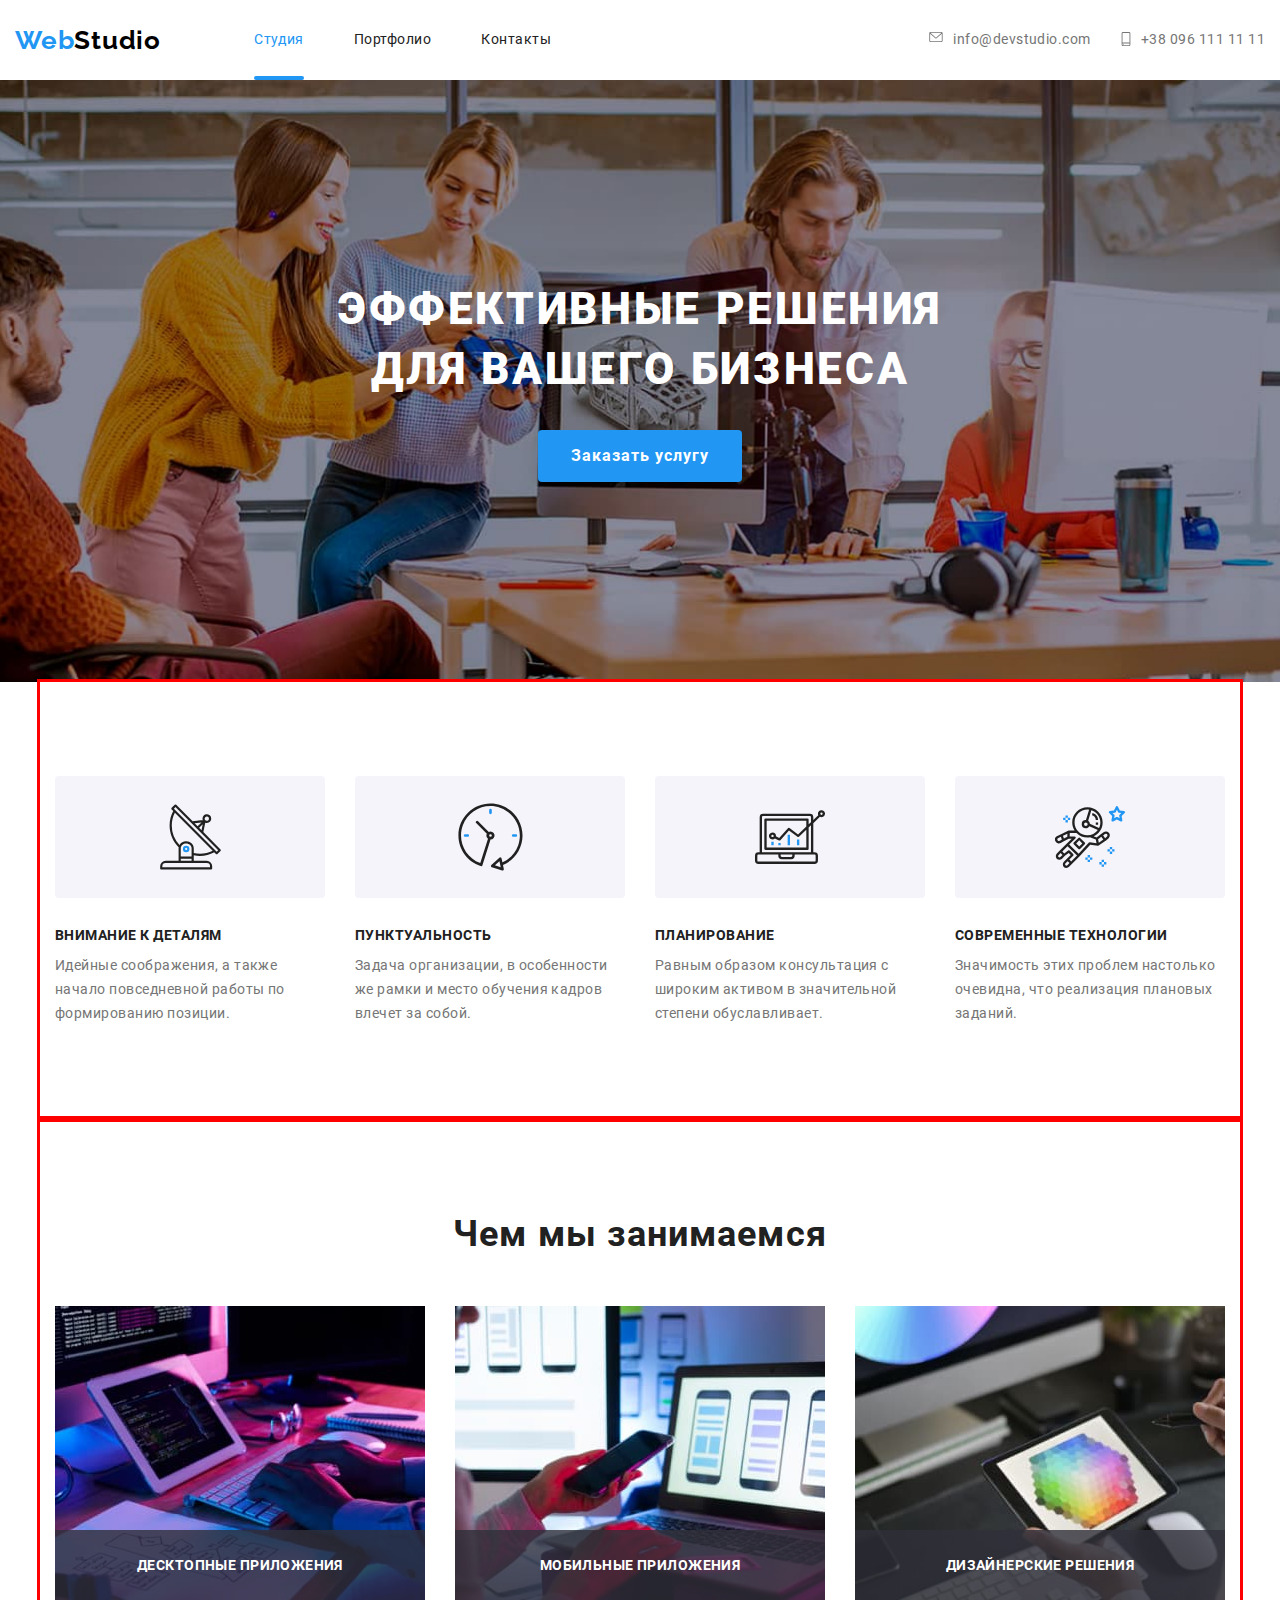
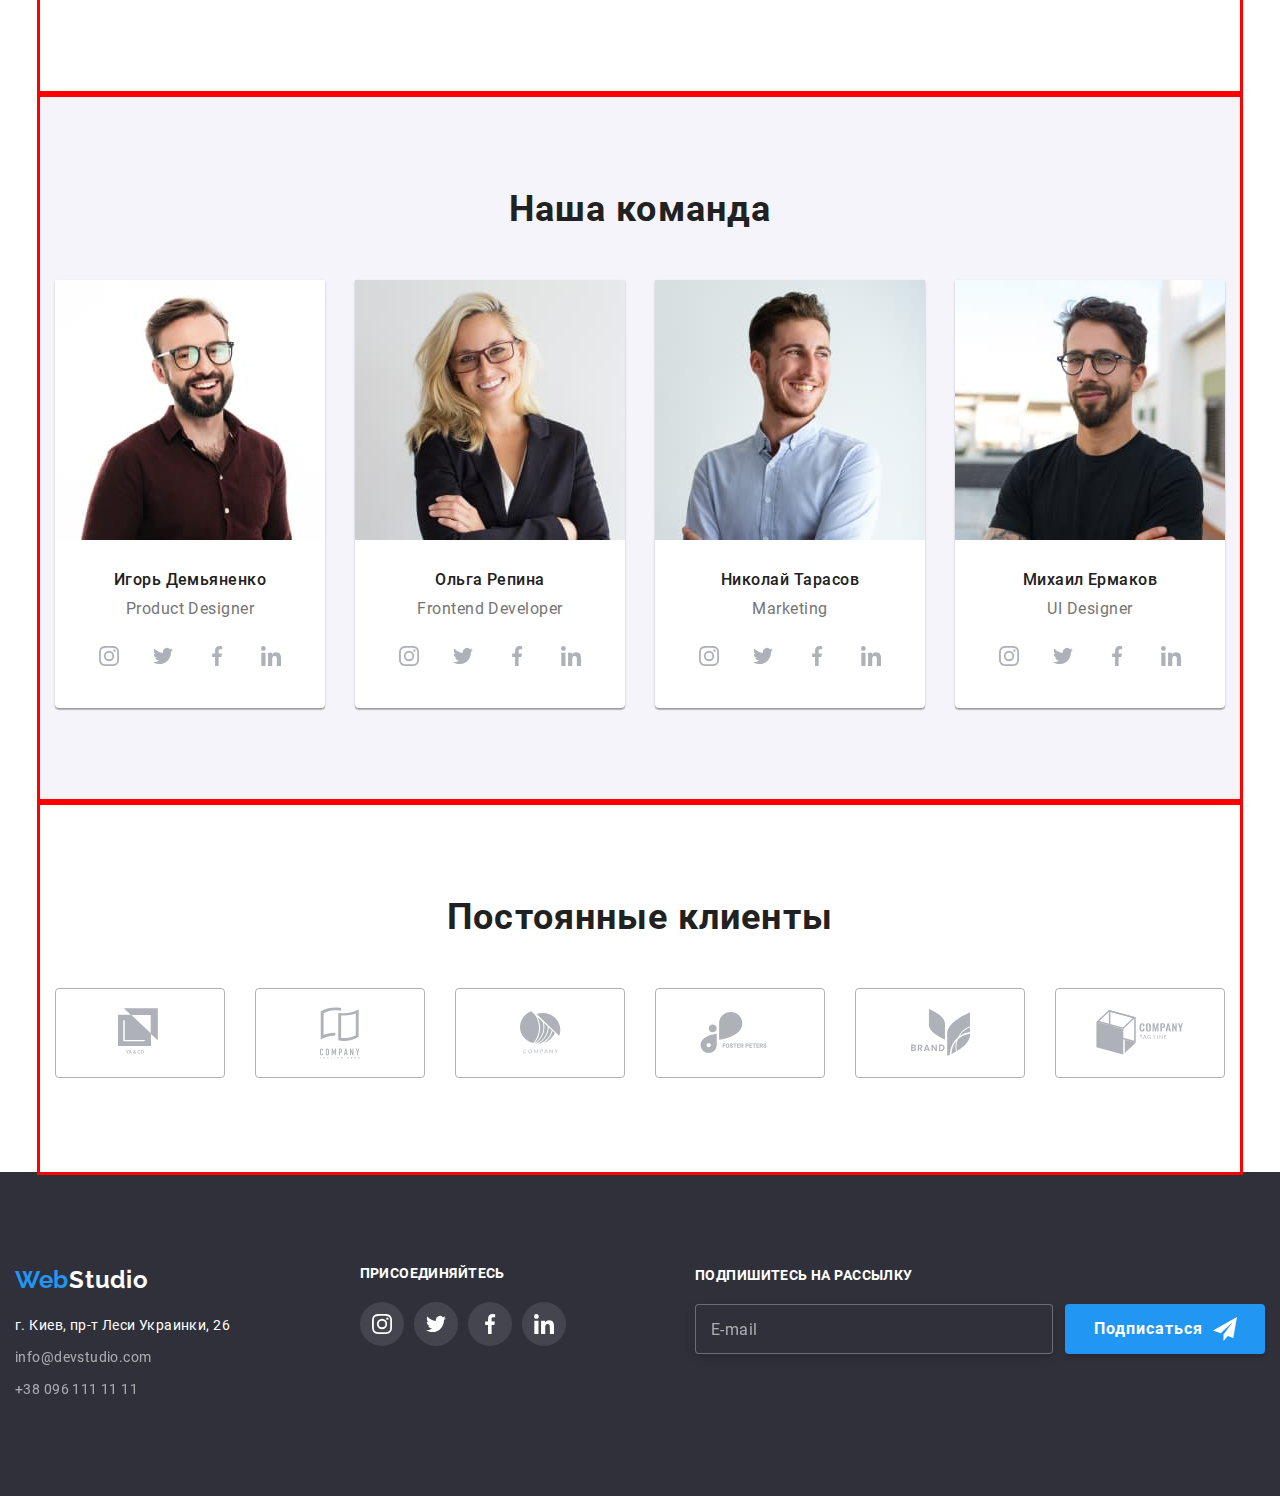
==== commit 417dbd37: "new html" ====
--- a/index.html
+++ b/index.html
@@ -3,9 +3,6 @@
 <head>
     <meta charset="UTF-8">
     <meta name="viewport" content="width=device-width, initial-scale=1.0">
-    <!-- <link rel="preconnect" href="https://fonts.gstatic.com">
-    <link href="https://fonts.googleapis.com/css2?family=Raleway:wght@400;700&family=Roboto:wght@400;500;700&display=swap"
-        rel="stylesheet"> -->
     <link rel="stylesheet" href="./css/main.min.css">
     <title>WebStudio</title>
 </head>
--- a/css/main.min.css
+++ b/css/main.min.css
@@ -1,3 +1,3 @@
 /*! modern-normalize v1.0.0 | MIT License | https://github.com/sindresorhus/modern-normalize */*,*::before,*::after{-webkit-box-sizing:border-box;box-sizing:border-box}:root{-moz-tab-size:4;-o-tab-size:4;tab-size:4}html{line-height:1.15;-webkit-text-size-adjust:100%}body{margin:0}body{font-family:system-ui,-apple-system,"Segoe UI",Roboto,Helvetica,Arial,sans-serif,"Apple Color Emoji","Segoe UI Emoji"}hr{height:0;color:inherit}abbr[title]{-webkit-text-decoration:underline dotted;text-decoration:underline dotted}b,strong{font-weight:bolder}code,kbd,samp,pre{font-family:ui-monospace, SFMono-Regular, Consolas, "Liberation Mono", Menlo,- monospace;font-size:1em}small{font-size:80%}sub,sup{font-size:75%;line-height:0;position:relative;vertical-align:baseline}sub{bottom:-0.25em}sup{top:-0.5em}table{text-indent:0;border-color:inherit}button,input,optgroup,select,textarea{font-family:inherit;font-size:100%;line-height:1.15;margin:0}button,select{text-transform:none}button,[type="button"],[type="reset"],[type="submit"]{-webkit-appearance:button}::-moz-focus-inner{border-style:none;padding:0}:-moz-focusring{outline:1px dotted ButtonText}:-moz-ui-invalid{box-shadow:none}legend{padding:0}progress{vertical-align:baseline}::-webkit-inner-spin-button,::-webkit-outer-spin-button{height:auto}[type="search"]{-webkit-appearance:textfield;outline-offset:-2px}::-webkit-search-decoration{-webkit-appearance:none}::-webkit-file-upload-button{-webkit-appearance:button;font:inherit}summary{display:list-item}html{-webkit-box-sizing:border-box;box-sizing:border-box}*,*::before,*::after{-webkit-box-sizing:inherit;box-sizing:inherit}body{color:#757575;background-color:#fff;font-family:Roboto, sans-serif;font-style:400;font-weight:400;letter-spacing:0.03em;margin:0}body.modal-open{overflow:hidden}ul{list-style:none;padding:0;margin:0}a{text-decoration:none}h1,h2,h3,h4,h5,h6,p{margin-top:0;margin-bottom:0}img{display:block;max-width:100%;height:auto;margin-left:auto;margin-right:auto}.section-title{margin-bottom:30px;font-family:Roboto;font-style:normal;font-weight:700;font-size:28px;line-height:1.18;text-align:center;letter-spacing:0.03em;color:#212121}@media screen and (min-width: 1200px){.section-title{margin-bottom:50px;font-size:36px;line-height:1.17}}.container{padding-right:15px;padding-left:15px;margin-right:auto;margin-left:auto;outline:3px solid red}@media screen and (min-width: 480px){.container{width:480px;padding-top:60px;padding-bottom:60px}}@media screen and (min-width: 768px){.container{width:768px}}@media screen and (min-width: 1200px){.container{width:1200px;padding-top:94px;padding-bottom:94px}}@font-face{font-family:"Roboto";font-style:normal;font-weight:400;src:url("../fonts/roboto-v20-latin_cyrillic-regular.eot");src:local(""),url("../fonts/roboto-v20-latin_cyrillic-regular.eot?#iefix") format("embedded-opentype"),url("../fonts/roboto-v20-latin_cyrillic-regular.woff2") format("woff2"),url("../fonts/roboto-v20-latin_cyrillic-regular.woff") format("woff"),url("../fonts/roboto-v20-latin_cyrillic-regular.ttf") format("truetype"),url("../fonts/roboto-v20-latin_cyrillic-regular.svg#Roboto") format("svg")}@font-face{font-family:"Roboto";font-style:normal;font-weight:500;src:url("../fonts/roboto-v20-latin_cyrillic-500.eot");src:local(""),url("../fonts/roboto-v20-latin_cyrillic-500.eot?#iefix") format("embedded-opentype"),url("../fonts/roboto-v20-latin_cyrillic-500.woff2") format("woff2"),url("../fonts/roboto-v20-latin_cyrillic-500.woff") format("woff"),url("../fonts/roboto-v20-latin_cyrillic-500.ttf") format("truetype"),url("../fonts/roboto-v20-latin_cyrillic-500.svg#Roboto") format("svg")}@font-face{font-family:"Roboto";font-style:normal;font-weight:700;src:url("../fonts/roboto-v20-latin_cyrillic-700.eot");src:local(""),url("../fonts/roboto-v20-latin_cyrillic-700.eot?#iefix") format("embedded-opentype"),url("../fonts/roboto-v20-latin_cyrillic-700.woff2") format("woff2"),url("../fonts/roboto-v20-latin_cyrillic-700.woff") format("woff"),url("../fonts/roboto-v20-latin_cyrillic-700.ttf") format("truetype"),url("../fonts/roboto-v20-latin_cyrillic-700.svg#Roboto") format("svg")}@font-face{font-family:"Roboto";font-style:normal;font-weight:400;src:url("../fonts/roboto-v20-latin_cyrillic-regular.eot");src:local(""),url("../fonts/roboto-v20-latin_cyrillic-regular.eot?#iefix") format("embedded-opentype"),url("../fonts/roboto-v20-latin_cyrillic-regular.woff2") format("woff2"),url("../fonts/roboto-v20-latin_cyrillic-regular.woff") format("woff"),url("../fonts/roboto-v20-latin_cyrillic-regular.ttf") format("truetype"),url("../fonts/roboto-v20-latin_cyrillic-regular.svg#Roboto") format("svg")}@font-face{font-family:"Roboto";font-style:normal;font-weight:900;src:url("../fonts/roboto-v20-latin_cyrillic-900.eot");src:local(""),url("../fonts/roboto-v20-latin_cyrillic-900.eot?#iefix") format("embedded-opentype"),url("../fonts/roboto-v20-latin_cyrillic-900.woff2") format("woff2"),url("../fonts/roboto-v20-latin_cyrillic-900.woff") format("woff"),url("../fonts/roboto-v20-latin_cyrillic-900.ttf") format("truetype"),url("../fonts/roboto-v20-latin_cyrillic-900.svg#Roboto") format("svg")}@font-face{font-family:"Raleway";font-style:normal;font-weight:400;src:url("../fonts/raleway-v18-latin_cyrillic-regular.eot");src:local(""),url("../fonts/raleway-v18-latin_cyrillic-regular.eot?#iefix") format("embedded-opentype"),url("../fonts/raleway-v18-latin_cyrillic-regular.woff2") format("woff2"),url("../fonts/raleway-v18-latin_cyrillic-regular.woff") format("woff"),url("../fonts/raleway-v18-latin_cyrillic-regular.ttf") format("truetype"),url("../fonts/raleway-v18-latin_cyrillic-regular.svg#Raleway") format("svg")}@font-face{font-family:"Raleway";font-style:normal;font-weight:700;src:url("../fonts/raleway-v18-latin_cyrillic-700.eot");src:local(""),url("../fonts/raleway-v18-latin_cyrillic-700.eot?#iefix") format("embedded-opentype"),url("../fonts/raleway-v18-latin_cyrillic-700.woff2") format("woff2"),url("../fonts/raleway-v18-latin_cyrillic-700.woff") format("woff"),url("../fonts/raleway-v18-latin_cyrillic-700.ttf") format("truetype"),url("../fonts/raleway-v18-latin_cyrillic-700.svg#Raleway") format("svg")}header{position:relative;padding-right:15px;padding-left:15px;margin-right:auto;margin-left:auto}.logo{color:#000;font-family:Raleway, sans-serif;font-weight:700;font-size:24px;line-height:1.17;letter-spacing:0.03em}@media screen and (max-width: 767px){.logo{padding-bottom:16px;padding-top:16px}}@media screen and (min-width: 768px){.logo{margin-right:88px}}@media screen and (min-width: 1200px){.logo{margin-right:93px;font-size:26px;line-height:1.19}}.logo span{color:#2196f3}.main-nav{display:-webkit-box;display:-ms-flexbox;display:flex;-webkit-box-align:center;-ms-flex-align:center;align-items:center;-webkit-box-pack:justify;-ms-flex-pack:justify;justify-content:space-between}.site-nav{color:#212121}@media screen and (max-width: 767px){.site-nav{margin-bottom:60px}}@media screen and (min-width: 768px){.site-nav{display:-webkit-box;display:-ms-flexbox;display:flex}}.site-nav .link{color:#212121}@media screen and (max-width: 767px){.site-nav .link{font-family:Roboto;font-style:normal;font-weight:500;font-size:18px;line-height:1.17;letter-spacing:0.02em}}@media screen and (min-width: 768px){.site-nav .link{display:block;-webkit-box-align:baseline;-ms-flex-align:baseline;align-items:baseline;padding-top:32px;padding-bottom:32px;font-size:14px;line-height:1.14}}.site-nav .link:hover,.site-nav .link:focus{color:#2196f3;-webkit-transition:color 250ms cubic-bezier(0.4, 0, 0.2, 1);transition:color 250ms cubic-bezier(0.4, 0, 0.2, 1)}@media screen and (max-width: 767px){.site-nav .item:not(:last-child){margin-bottom:40px}}@media screen and (min-width: 768px){.site-nav .item:not(:last-child){margin-right:50px}}.site-nav .link.current{position:relative;color:#2196f3}.site-nav .current::after{content:"";position:absolute;left:0;margin-top:8px;display:block;width:100%;height:4px;background-color:#2196f3;border-radius:2px}@media screen and (min-width: 768px){.site-nav .current::after{bottom:0;margin-top:0}}.auth-nav{margin-left:auto;-webkit-box-align:center;-ms-flex-align:center;align-items:center}@media screen and (min-width: 768px){.auth-nav{padding-top:21px;padding-bottom:21px}}@media screen and (min-width: 1200px){.auth-nav{display:-webkit-box;display:-ms-flexbox;display:flex;padding-top:0;padding-bottom:0}}.auth-nav .link{color:#757575}@media screen and (max-width: 767px){.auth-nav .link{font-family:Roboto;font-style:normal;font-weight:500;font-size:18px;line-height:1.17;letter-spacing:0.02em;-webkit-box-align:baseline;-ms-flex-align:baseline;align-items:baseline}}@media screen and (min-width: 768px){.auth-nav .link{font-size:12px}}@media screen and (min-width: 1200px){.auth-nav .link{display:-webkit-box;display:-ms-flexbox;display:flex;-webkit-box-pack:center;-ms-flex-pack:center;justify-content:center;-ms-flex-line-pack:center;align-content:center;padding-top:32px;padding-bottom:32px;font-size:14px;line-height:1.14}}.auth-nav .link:hover,.auth-nav .link:focus{color:#2196f3;fill:#2196f3;-webkit-transition:color 250ms cubic-bezier(0.4, 0, 0.2, 1),fill 250ms cubic-bezier(0.4, 0, 0.2, 1);transition:color 250ms cubic-bezier(0.4, 0, 0.2, 1),fill 250ms cubic-bezier(0.4, 0, 0.2, 1)}.auth-nav .link:hover .envelope,.auth-nav .link:focus .envelope,.auth-nav .link:hover .smartphone,.auth-nav .link:focus .smartphone{color:#2196f3;fill:#2196f3;-webkit-transition:color 250ms cubic-bezier(0.4, 0, 0.2, 1),fill 250ms cubic-bezier(0.4, 0, 0.2, 1);transition:color 250ms cubic-bezier(0.4, 0, 0.2, 1),fill 250ms cubic-bezier(0.4, 0, 0.2, 1)}.envelope,.smartphone{margin-right:10px;fill:#757575}@media screen and (max-width: 767px){.item-mail{margin-bottom:16px}}@media screen and (min-width: 1200px){.item-mail{margin-right:30px}}@media screen and (min-width: 768px){.envelope{width:14px;height:10px}.smartphone{width:10px;height:14px}}.hero{max-width:1600px;margin-left:auto;margin-right:auto;padding-top:118px;padding-bottom:118px;background-color:#2f303a;background-image:-webkit-gradient(linear, left bottom, left top, from(rgba(47,48,58,0.4)), to(rgba(47,48,58,0.4))),url("../../images/mobile/Hero-mobile.jpg");background-image:linear-gradient(to top, rgba(47,48,58,0.4), rgba(47,48,58,0.4)),url("../../images/mobile/Hero-mobile.jpg");background-repeat:no-repeat;background-position:center;background-size:cover;color:#fff;text-align:center}@media screen and (min-width: 1200px){.hero{padding-top:200px;padding-bottom:200px}}@media screen and (min-device-pixel-ratio: 2), screen and (-webkit-min-device-pixel-ratio: 2), screen and (min-resolution: 192dpi), screen and (min-resolution: 2dppx){.hero{background-image:url(../../images/mobile/Hero-mobile@2x.jpg)}}@media screen and (min-width: 481px){.hero{background-image:url(../../images/table/Hero-table.jpg)}}@media screen and (min-width: 481px) and (min-device-pixel-ratio: 2), screen and (min-width: 481px) and (-webkit-min-device-pixel-ratio: 2), screen and (min-width: 481px) and (min-resolution: 192dpi), screen and (min-width: 481px) and (min-resolution: 2dppx){.hero{background-image:url(../../images/table/Hero-table@2x.jpg)}}@media screen and (min-width: 769px){.hero{background-image:url(../../images/desktop/Hero-desktop.jpg)}}@media screen and (min-width: 769px) and (min-device-pixel-ratio: 2), screen and (min-width: 769px) and (-webkit-min-device-pixel-ratio: 2), screen and (min-width: 769px) and (min-resolution: 192dpi), screen and (min-width: 769px) and (min-resolution: 2dppx){.hero{background-image:url(../../images/desktop/Hero-desktop@2x.jpg)}}.hero-title{margin-bottom:30px;font-family:Roboto;font-style:normal;font-weight:900;font-size:26px;line-height:1.62;text-align:center;letter-spacing:0.06em;text-transform:uppercase}@media screen and (min-width: 1200px){.hero-title{font-size:44px;line-height:1.36}}.hero-button{display:inline-block;padding:10px 32px;min-width:200px;background-color:#2196f3;color:#fff;border:1px solid transparent;font-family:inherit;font-weight:700;font-size:16px;line-height:1.88;-webkit-box-align:center;-ms-flex-align:center;align-items:center;letter-spacing:0.06em;border-radius:4px;-webkit-box-shadow:0px 4px 4px rgba(0,0,0,0.15);box-shadow:0px 4px 4px rgba(0,0,0,0.15);cursor:pointer}.hero-button:focus{outline:none}@media screen and (min-width: 768px){.features{display:-webkit-box;display:-ms-flexbox;display:flex;-ms-flex-wrap:wrap;flex-wrap:wrap;margin-right:-15px}}@media screen and (min-width: 1200px){.features{display:-webkit-box;display:-ms-flexbox;display:flex;margin-right:0}}.features-item{margin-right:30px;margin-bottom:30px;width:100%}.features-item:nth-last-child(-n+1){margin-bottom:0}@media screen and (min-width: 768px) and (max-width: 1199px){.features-item{width:calc((100% - 30px) / 2);margin-right:15px}.features-item:nth-child(2n){margin-right:0}.features-item:nth-child(n+3){margin-bottom:0}}@media screen and (min-width: 1200px){.features-item{width:calc((100% - 90px) / 4);margin-right:30px;margin-bottom:0}.features-item:last-child{margin-right:0}}.features-icon{display:-webkit-box;display:-ms-flexbox;display:flex;-webkit-box-align:center;-ms-flex-align:center;align-items:center;-webkit-box-pack:center;-ms-flex-pack:center;justify-content:center;padding-top:25px;padding-bottom:25px;border:1px solid transparent;border-radius:4px;background-color:#f5f4fa}.features-title{margin-top:30px;margin-bottom:10px;display:block;-webkit-box-pack:center;-ms-flex-pack:center;justify-content:center;color:#212121;font-weight:700;font-size:14px;line-height:1.14;text-transform:uppercase}.features-text{font-size:14px;line-height:1.71}@media screen and (max-width: 1199px){.workes-container{display:none}}.workes{display:-webkit-box;display:-ms-flexbox;display:flex}.workes .item:not(:last-of-type){margin-right:30px}.workes-box{position:relative;display:-webkit-box;display:-ms-flexbox;display:flex}.workes-text{display:-webkit-inline-box;display:-ms-inline-flexbox;display:inline-flex;padding-top:27px;padding-bottom:27px;width:100%;font-size:14px;font-weight:700;line-height:16px;-webkit-box-pack:center;-ms-flex-pack:center;justify-content:center;letter-spacing:0.03em;text-transform:uppercase;color:#fff;background-color:rgba(47,48,58,0.8);position:absolute;left:0;bottom:0}.team-container{background:#f5f4fa;max-width:1600px}@media screen and (min-width: 768px) and (max-width: 1199px){.team{display:-webkit-box;display:-ms-flexbox;display:flex;-ms-flex-wrap:wrap;flex-wrap:wrap}}@media screen and (min-width: 1200px){.team{display:-webkit-box;display:-ms-flexbox;display:flex;margin-right:0}}.team-item{padding-bottom:24px;margin-bottom:30px;width:100%;-webkit-box-shadow:0px 1px 3px rgba(0,0,0,0.12),0px 1px 1px rgba(0,0,0,0.14),0px 2px 1px rgba(0,0,0,0.2);box-shadow:0px 1px 3px rgba(0,0,0,0.12),0px 1px 1px rgba(0,0,0,0.14),0px 2px 1px rgba(0,0,0,0.2);border-radius:0px 0px 4px 4px;background-color:#fff}@media screen and (max-width: 767px){.team-item:nth-last-child(-n+1){margin-bottom:0}}@media screen and (min-width: 768px) and (max-width: 1199px){.team-item{width:calc((100% - 30px) / 2);margin-right:15px}.team-item:nth-child(2n){margin-right:0}.team-item:nth-child(n+3){margin-bottom:0}}@media screen and (min-width: 1200px){.team-item{padding-bottom:30px;width:calc((100% - 90px) / 4);margin-right:30px;margin-bottom:0}.team-item:last-child{margin-right:0}}.team-title{margin-top:30px;margin-bottom:10px;font-family:Roboto;font-style:normal;font-weight:500;font-size:16px;line-height:1.19;text-align:center;letter-spacing:0.03em;color:#212121}.team-text{margin-bottom:16px;font-family:Roboto;font-style:normal;font-weight:400;font-size:16px;line-height:1.19;text-align:center;letter-spacing:0.03em}.social{display:-webkit-box;display:-ms-flexbox;display:flex;-webkit-box-pack:center;-ms-flex-pack:center;justify-content:center;height:44px}.social-item:not(:last-child){margin-right:10px}.instagram,.twitter,.facebook,.linkedin{margin:0;padding:0;fill:#afb1b8}.social-link{display:-webkit-box;display:-ms-flexbox;display:flex;padding:12px;width:44px;height:44px}.social-link:hover,.social-link:focus{background-color:#2196f3;width:44px;height:44px;border:1px soli transparent;border-radius:50%}.social-link:hover .instagram,.social-link:focus .instagram,.social-link:hover .twitter,.social-link:focus .twitter,.social-link:hover .facebook,.social-link:focus .facebook,.social-link:hover .linkedin,.social-link:focus .linkedin{color:#2196f3;fill:#fff;-webkit-transition:color 250ms cubic-bezier(0.4, 0, 0.2, 1),fill 250ms cubic-bezier(0.4, 0, 0.2, 1);transition:color 250ms cubic-bezier(0.4, 0, 0.2, 1),fill 250ms cubic-bezier(0.4, 0, 0.2, 1)}.clients{display:-webkit-box;display:-ms-flexbox;display:flex;-ms-flex-wrap:wrap;flex-wrap:wrap;-webkit-box-pack:center;-ms-flex-pack:center;justify-content:center;-ms-flex-line-pack:center;align-content:center}@media screen and (min-width: 768px){.clients{display:-webkit-box;display:-ms-flexbox;display:flex;-ms-flex-wrap:wrap;flex-wrap:wrap}}@media screen and (min-width: 1200px){.clients{display:-webkit-inline-box;display:-ms-inline-flexbox;display:inline-flex;-webkit-box-pack:justify;-ms-flex-pack:justify;justify-content:space-between}}.clients-list{width:210px;height:90px;border:1px solid #afb1b8;-webkit-box-sizing:border-box;box-sizing:border-box;border-radius:4px;-ms-flex-line-pack:center;align-content:center}@media screen and (max-width: 767px){.clients-list:nth-child(2n+1){margin-right:15px}.clients-list:nth-child(-n+4){margin-bottom:30px}}@media screen and (min-width: 768px) and (max-width: 1199px){.clients-list{width:calc((100% - 90px) / 3);margin-right:30px;margin-bottom:30px}.clients-list:nth-child(n+4){margin-bottom:0}.clients-list:nth-child(3n+3){margin-right:0}}@media screen and (min-width: 1200px){.clients-list{width:170px}.clients-list:not(:last-child){margin-right:30px}}.logo-1,.logo-2,.logo-3,.logo-4,.logo-5,.logo-6{fill:#afb1b8}.clients-list a{display:-webkit-box;display:-ms-flexbox;display:flex;width:100%;height:100%;-webkit-box-pack:center;-ms-flex-pack:center;justify-content:center;-webkit-box-align:center;-ms-flex-align:center;align-items:center}.clients-list a:hover,.clients-list a:focus{border:1px solid #2196f3;-webkit-transition:color 250ms cubic-bezier(0.4, 0, 0.2, 1);transition:color 250ms cubic-bezier(0.4, 0, 0.2, 1)}.clients-list a:hover .logo-1,.clients-list a:hover .logo-2,.clients-list a:hover .logo-3,.clients-list a:hover .logo-4,.clients-list a:hover .logo-5,.clients-list a:hover .logo-6,.clients-list a:focus .logo-1,.clients-list a:focus .logo-2,.clients-list a:focus .logo-3,.clients-list a:focus .logo-4,.clients-list a:focus .logo-5,.clients-list a:focus .logo-6{--color2: $accent-color;--color4: $accent-color;fill:#2196f3;transition:--color2 250ms cubic-bezier(0.4, 0, 0.2, 1),--color4 250ms cubic-bezier(0.4, 0, 0.2, 1),fill 250ms cubic-bezier(0.4, 0, 0.2, 1)}.footer{background-color:#2f303a;padding-right:15px;padding-left:15px;margin-left:auto;margin-right:auto;padding-top:60px;padding-bottom:60px;text-align:center}.footer-content{margin-bottom:60px}.footer-logo{font-family:Raleway;font-style:normal;font-weight:700;font-size:24px;line-height:1.17;text-align:center;letter-spacing:0.03em}.footer-content a{color:#fff;margin-right:0}.footer span{color:#2196f3}.contacte{margin-top:20px}.contacte-item{max-width:100%}.contacte-item:not(:last-child){margin-bottom:8px}.address-link{font-family:Roboto;font-style:normal;font-weight:normal;font-size:14px;line-height:1.71;text-align:center;letter-spacing:0.03em}.footer-link{opacity:0.6;font-family:Roboto;font-style:normal;font-weight:normal;font-size:14px;line-height:1.71;text-align:center;letter-spacing:0.03em}.resources{margin-bottom:60px}.resources-title{font-size:14px;line-height:16px;font-weight:bold;letter-spacing:0.03em;text-transform:uppercase;color:#fff;margin-bottom:20px}.resources-list{display:-webkit-inline-box;display:-ms-inline-flexbox;display:inline-flex}.resources-item{display:-webkit-box;display:-ms-flexbox;display:flex;width:44px;height:44px}.resources-link{display:-webkit-box;display:-ms-flexbox;display:flex;width:100%;height:100%;border:1px solid transparent;border-radius:50%;background:rgba(255,255,255,0.1);-webkit-box-align:center;-ms-flex-align:center;align-items:center;-webkit-box-pack:center;-ms-flex-pack:center;justify-content:center}.resources-link:hover,.resources-link:focus{background:#2196f3;-webkit-transition:background 250ms cubic-bezier(0.4, 0, 0.2, 1);transition:background 250ms cubic-bezier(0.4, 0, 0.2, 1)}.resources-item:not(:last-child){margin-right:10px}.resources-link svg{margin:0;fill:#fff}.subscription{display:block}.subscription-text{font-family:Roboto;font-style:normal;font-weight:bold;font-size:14px;line-height:1.14;letter-spacing:0.03em;text-transform:uppercase;color:#fff}.subscription-btns{margin-top:20px}.subscription input{padding:15px;margin-right:12px;font-size:16px;line-height:1.25;width:450px;color:#fff;font-weight:400;background-color:#2f303a;border:1px solid rgba(255,255,255,0.3);-webkit-filter:drop-shadow(0px 4px 4px rgba(0,0,0,0.15));filter:drop-shadow(0px 4px 4px rgba(0,0,0,0.15));border-radius:4px}.subscription input::-webkit-input-placeholder{display:-webkit-box;display:flex;-webkit-box-align:center;align-items:center;color:rgba(255,255,255,0.6);align-items:center;font-weight:400;font-size:16px;line-height:1.25;letter-spacing:0.03em}.subscription input:-ms-input-placeholder{display:-ms-flexbox;display:flex;-ms-flex-align:center;align-items:center;color:rgba(255,255,255,0.6);align-items:center;font-weight:400;font-size:16px;line-height:1.25;letter-spacing:0.03em}.subscription input::-ms-input-placeholder{display:-ms-flexbox;display:flex;-ms-flex-align:center;align-items:center;color:rgba(255,255,255,0.6);align-items:center;font-weight:400;font-size:16px;line-height:1.25;letter-spacing:0.03em}.subscription input::placeholder{display:-webkit-box;display:-ms-flexbox;display:flex;-webkit-box-align:center;-ms-flex-align:center;align-items:center;color:rgba(255,255,255,0.6);align-items:center;font-weight:400;font-size:16px;line-height:1.25;letter-spacing:0.03em}.subscription input:not(:placeholder-shown)+.subscription input{color:#fff;background-color:#2f303a}.subscription button{position:relative;width:200px;padding:10px 10px 10px 29px;margin-top:20px;margin-right:auto;margin-left:auto;background-color:#2196f3;-webkit-box-shadow:0px 4px 4px rgba(0,0,0,0.15);box-shadow:0px 4px 4px rgba(0,0,0,0.15);border-radius:4px;border:none;font-weight:bold;font-size:16px;line-height:1.87;display:-webkit-box;display:-ms-flexbox;display:flex;-webkit-box-align:center;-ms-flex-align:center;align-items:center;text-align:center;letter-spacing:0.06em;color:#fff;cursor:pointer}.send{height:24px;width:24px;margin-left:10px}.backdrop{position:fixed;top:0;left:0;width:100%;height:100%;background-color:rgba(0,0,0,0.2);opacity:1;-webkit-transition:opacity 250ms cubic-bezier(0.4, 0, 0.2, 1);transition:opacity 250ms cubic-bezier(0.4, 0, 0.2, 1);padding:93px 15px;overflow-y:scroll}@media screen and (min-width: 768px){.backdrop{padding:208px 159px}}.backdrop.is-hidden{opacity:0;pointer-events:none}.backdrop.is-hidden .modal{-webkit-transform:translate(-50%, -50%) scale(0.9);transform:translate(-50%, -50%) scale(0.9)}.modal{min-width:100%;min-height:581px;background-color:#fff;-webkit-box-shadow:0px 1px 3px rgba(0,0,0,0.12),0px 1px 1px rgba(0,0,0,0.14),0px 2px 1px rgba(0,0,0,0.2);box-shadow:0px 1px 3px rgba(0,0,0,0.12),0px 1px 1px rgba(0,0,0,0.14),0px 2px 1px rgba(0,0,0,0.2);border-radius:4px}@media screen and (min-width: 768px){.modal{position:absolute;top:50%;left:50%;-webkit-transform:translate(-50%, -50%) scale(1);transform:translate(-50%, -50%) scale(1);-webkit-transition:-webkit-transform 250ms cubic-bezier(0.4, 0, 0.2, 1);transition:-webkit-transform 250ms cubic-bezier(0.4, 0, 0.2, 1);transition:transform 250ms cubic-bezier(0.4, 0, 0.2, 1);transition:transform 250ms cubic-bezier(0.4, 0, 0.2, 1), -webkit-transform 250ms cubic-bezier(0.4, 0, 0.2, 1);max-width:450px;width:100%}}.btn-modal{position:absolute;top:8px;right:8px;display:-webkit-box;display:-ms-flexbox;display:flex;-webkit-box-align:center;-ms-flex-align:center;align-items:center;-webkit-box-pack:center;-ms-flex-pack:center;justify-content:center;width:30px;height:30px;border:1px solid rgba(0,0,0,0.1);border-radius:50%;background-color:#fff;fill:#000;cursor:pointer;-webkit-transition:fill 250ms cubic-bezier(0.4, 0, 0.2, 1);transition:fill 250ms cubic-bezier(0.4, 0, 0.2, 1)}.btn-modal:hover,.btn-modal:focus{fill:#2196f3}.form{width:100%;height:100%;margin-right:auto;margin-left:auto;padding:40px}.form-title{margin-bottom:30px;font-weight:bold;font-size:20px;line-height:23px;text-align:center;letter-spacing:0.03em;color:#212121}.form-field{position:relative;display:-webkit-box;display:-ms-flexbox;display:flex;-webkit-box-orient:vertical;-webkit-box-direction:normal;-ms-flex-direction:column;flex-direction:column;margin-bottom:28px}.form-field input{margin:0;padding:14px 14px 14px 42px;border:1px solid rgba(33,33,33,0.2);border-radius:4px;cursor:pointer;font-size:16px;-webkit-transition-duration:250ms;transition-duration:250ms;-webkit-transition-timing-function:cubic-bezier(0.4, 0, 0.2, 1);transition-timing-function:cubic-bezier(0.4, 0, 0.2, 1)}.form-field input::-webkit-input-placeholder{color:rgba(117,117,117,0.5)}.form-field input:-ms-input-placeholder{color:rgba(117,117,117,0.5)}.form-field input::-ms-input-placeholder{color:rgba(117,117,117,0.5)}.form-field input::placeholder{color:rgba(117,117,117,0.5)}.form-field label{position:absolute;top:-17px;margin-bottom:4px;padding:0;font-family:Roboto;font-weight:normal;font-size:12px;line-height:14px;letter-spacing:0.01em;color:var(--primary-text-color)}.form-field textarea{margin:0;padding:12px 16px;border:1px solid rgba(33,33,33,0.2);border-radius:4px;resize:none;cursor:pointer}.form-field textarea::-webkit-input-placeholder{font-weight:normal;font-size:14px;line-height:1.14;letter-spacing:0.01em;color:rgba(117,117,117,0.5)}.form-field textarea:-ms-input-placeholder{font-weight:normal;font-size:14px;line-height:1.14;letter-spacing:0.01em;color:rgba(117,117,117,0.5)}.form-field textarea::-ms-input-placeholder{font-weight:normal;font-size:14px;line-height:1.14;letter-spacing:0.01em;color:rgba(117,117,117,0.5)}.form-field textarea::placeholder{font-weight:normal;font-size:14px;line-height:1.14;letter-spacing:0.01em;color:rgba(117,117,117,0.5)}.user,.phone,.email{position:absolute;top:50%;left:15px;-webkit-transform:translateY(-50%);transform:translateY(-50%);display:inline-block;fill:var(--title-text-color)}.form-field:focus-within>.user,.form-field:focus-within>.phone,.form-field:focus-within>.email{fill:#2196f3;-webkit-transition-duration:250ms;transition-duration:250ms;-webkit-transition-timing-function:cubic-bezier(0.4, 0, 0.2, 1);transition-timing-function:cubic-bezier(0.4, 0, 0.2, 1)}.form-input:focus,textarea:focus{border-color:#2196f3;outline:none;cursor:pointer;-webkit-transition-duration:250ms;transition-duration:250ms;-webkit-transition-timing-function:cubic-bezier(0.4, 0, 0.2, 1);transition-timing-function:cubic-bezier(0.4, 0, 0.2, 1)}.form-checkbox{display:inline-block;-webkit-box-align:center;-ms-flex-align:center;align-items:center;margin-bottom:30px;padding-left:15px}.check-box{-webkit-appearance:none;-moz-appearance:none;appearance:none;position:absolute;width:1px;height:1px;margin:-1px;border:0;padding:0;clip:rect(0 0 0 0);overflow:hidden}.check-label{display:-webkit-box;display:-ms-flexbox;display:flex;-webkit-box-align:center;-ms-flex-align:center;align-items:center;cursor:pointer}.check-box span{font-weight:normal;font-size:14px;line-height:1.71;letter-spacing:0.03em;color:#757575}.form-link{color:#2196f3;text-decoration:underline}.check-box+.icon-border{display:inline-block;margin-right:7px;background-color:#fff;border:2px solid #212121;border-radius:2px;width:16px;height:15px;-webkit-transition-duration:250ms;transition-duration:250ms;-webkit-transition-timing-function:cubic-bezier(0.4, 0, 0.2, 1);transition-timing-function:cubic-bezier(0.4, 0, 0.2, 1)}.check-box:checked+.icon-border{background-image:url("../icon/i-check.svg");border-color:transparent;background-color:#2196f3;background-size:contain;background-origin:border-box;border-radius:2px;-webkit-transition-duration:250ms;transition-duration:250ms;-webkit-transition-timing-function:cubic-bezier(0.4, 0, 0.2, 1);transition-timing-function:cubic-bezier(0.4, 0, 0.2, 1)}.form-btn{display:-webkit-box;display:-ms-flexbox;display:flex;-webkit-box-align:center;-ms-flex-align:center;align-items:center;-webkit-box-pack:center;-ms-flex-pack:center;justify-content:center;width:200px;padding-top:10px;padding-bottom:10px;margin-left:auto;margin-right:auto;background:#2196f3;-webkit-box-shadow:0px 4px 4px rgba(0,0,0,0.15);box-shadow:0px 4px 4px rgba(0,0,0,0.15);border-radius:4px;color:#fff;font-weight:700;font-size:16px;line-height:1.87;letter-spacing:0.06em;border-radius:4px;border:none;cursor:pointer}.form-btn:hover,.form-btn:focus{background:#188ce8;-webkit-box-shadow:0px 4px 4px rgba(0,0,0,0.15);box-shadow:0px 4px 4px rgba(0,0,0,0.15);border-radius:4px}.form-btn:focus{outline:none}.menu-button{display:-webkit-inline-box;display:-ms-inline-flexbox;display:inline-flex;margin:0;padding:0;border:none;background-color:transparent}@media screen and (min-width: 768px){.menu-button{display:none}}.menu-button .icon-cross{display:none}.menu-button.is-open .icon-cross{display:block}.menu-button.is-open .icon-menu{display:none}.menu-container{background-color:#fff;padding-top:60px;padding-bottom:60px;font-size:20px}@media screen and (max-width: 767px){.menu-container{display:none;position:absolute;top:100%;left:0;width:100%;border-top:1px solid #ececec;text-align:center}.menu-container.is-open{display:block}}@media screen and (min-width: 768px){.menu-container{display:-webkit-box;display:-ms-flexbox;display:flex;-webkit-box-pack:justify;-ms-flex-pack:justify;justify-content:space-between;-webkit-box-flex:1;-ms-flex-positive:1;flex-grow:1;padding:0}}
+ monospace;font-size:1em}small{font-size:80%}sub,sup{font-size:75%;line-height:0;position:relative;vertical-align:baseline}sub{bottom:-0.25em}sup{top:-0.5em}table{text-indent:0;border-color:inherit}button,input,optgroup,select,textarea{font-family:inherit;font-size:100%;line-height:1.15;margin:0}button,select{text-transform:none}button,[type="button"],[type="reset"],[type="submit"]{-webkit-appearance:button}::-moz-focus-inner{border-style:none;padding:0}:-moz-focusring{outline:1px dotted ButtonText}:-moz-ui-invalid{box-shadow:none}legend{padding:0}progress{vertical-align:baseline}::-webkit-inner-spin-button,::-webkit-outer-spin-button{height:auto}[type="search"]{-webkit-appearance:textfield;outline-offset:-2px}::-webkit-search-decoration{-webkit-appearance:none}::-webkit-file-upload-button{-webkit-appearance:button;font:inherit}summary{display:list-item}html{-webkit-box-sizing:border-box;box-sizing:border-box}*,*::before,*::after{-webkit-box-sizing:inherit;box-sizing:inherit}body{color:#757575;background-color:#fff;font-family:Roboto, sans-serif;font-style:400;font-weight:400;letter-spacing:0.03em;margin:0}body.modal-open{overflow:hidden}ul{list-style:none;padding:0;margin:0}a{text-decoration:none}h1,h2,h3,h4,h5,h6,p{margin-top:0;margin-bottom:0}img{display:block;max-width:100%;height:auto;margin-left:auto;margin-right:auto}.section-title{margin-bottom:30px;font-family:Roboto;font-style:normal;font-weight:700;font-size:28px;line-height:1.18;text-align:center;letter-spacing:0.03em;color:#212121}@media screen and (min-width: 1200px){.section-title{margin-bottom:50px;font-size:36px;line-height:1.17}}.container{padding-right:15px;padding-left:15px;margin-right:auto;margin-left:auto;outline:3px solid red}@media screen and (min-width: 480px){.container{width:480px;padding-top:60px;padding-bottom:60px}}@media screen and (min-width: 768px){.container{width:768px}}@media screen and (min-width: 1200px){.container{width:1200px;padding-top:94px;padding-bottom:94px}}@font-face{font-family:"Roboto";font-style:normal;font-weight:400;src:url("../fonts/roboto-v20-latin_cyrillic-regular.eot");src:local(""),url("../fonts/roboto-v20-latin_cyrillic-regular.eot?#iefix") format("embedded-opentype"),url("../fonts/roboto-v20-latin_cyrillic-regular.woff2") format("woff2"),url("../fonts/roboto-v20-latin_cyrillic-regular.woff") format("woff"),url("../fonts/roboto-v20-latin_cyrillic-regular.ttf") format("truetype"),url("../fonts/roboto-v20-latin_cyrillic-regular.svg#Roboto") format("svg")}@font-face{font-family:"Roboto";font-style:normal;font-weight:500;src:url("../fonts/roboto-v20-latin_cyrillic-500.eot");src:local(""),url("../fonts/roboto-v20-latin_cyrillic-500.eot?#iefix") format("embedded-opentype"),url("../fonts/roboto-v20-latin_cyrillic-500.woff2") format("woff2"),url("../fonts/roboto-v20-latin_cyrillic-500.woff") format("woff"),url("../fonts/roboto-v20-latin_cyrillic-500.ttf") format("truetype"),url("../fonts/roboto-v20-latin_cyrillic-500.svg#Roboto") format("svg")}@font-face{font-family:"Roboto";font-style:normal;font-weight:700;src:url("../fonts/roboto-v20-latin_cyrillic-700.eot");src:local(""),url("../fonts/roboto-v20-latin_cyrillic-700.eot?#iefix") format("embedded-opentype"),url("../fonts/roboto-v20-latin_cyrillic-700.woff2") format("woff2"),url("../fonts/roboto-v20-latin_cyrillic-700.woff") format("woff"),url("../fonts/roboto-v20-latin_cyrillic-700.ttf") format("truetype"),url("../fonts/roboto-v20-latin_cyrillic-700.svg#Roboto") format("svg")}@font-face{font-family:"Roboto";font-style:normal;font-weight:400;src:url("../fonts/roboto-v20-latin_cyrillic-regular.eot");src:local(""),url("../fonts/roboto-v20-latin_cyrillic-regular.eot?#iefix") format("embedded-opentype"),url("../fonts/roboto-v20-latin_cyrillic-regular.woff2") format("woff2"),url("../fonts/roboto-v20-latin_cyrillic-regular.woff") format("woff"),url("../fonts/roboto-v20-latin_cyrillic-regular.ttf") format("truetype"),url("../fonts/roboto-v20-latin_cyrillic-regular.svg#Roboto") format("svg")}@font-face{font-family:"Roboto";font-style:normal;font-weight:900;src:url("../fonts/roboto-v20-latin_cyrillic-900.eot");src:local(""),url("../fonts/roboto-v20-latin_cyrillic-900.eot?#iefix") format("embedded-opentype"),url("../fonts/roboto-v20-latin_cyrillic-900.woff2") format("woff2"),url("../fonts/roboto-v20-latin_cyrillic-900.woff") format("woff"),url("../fonts/roboto-v20-latin_cyrillic-900.ttf") format("truetype"),url("../fonts/roboto-v20-latin_cyrillic-900.svg#Roboto") format("svg")}@font-face{font-family:"Raleway";font-style:normal;font-weight:400;src:url("../fonts/raleway-v18-latin_cyrillic-regular.eot");src:local(""),url("../fonts/raleway-v18-latin_cyrillic-regular.eot?#iefix") format("embedded-opentype"),url("../fonts/raleway-v18-latin_cyrillic-regular.woff2") format("woff2"),url("../fonts/raleway-v18-latin_cyrillic-regular.woff") format("woff"),url("../fonts/raleway-v18-latin_cyrillic-regular.ttf") format("truetype"),url("../fonts/raleway-v18-latin_cyrillic-regular.svg#Raleway") format("svg")}@font-face{font-family:"Raleway";font-style:normal;font-weight:700;src:url("../fonts/raleway-v18-latin_cyrillic-700.eot");src:local(""),url("../fonts/raleway-v18-latin_cyrillic-700.eot?#iefix") format("embedded-opentype"),url("../fonts/raleway-v18-latin_cyrillic-700.woff2") format("woff2"),url("../fonts/raleway-v18-latin_cyrillic-700.woff") format("woff"),url("../fonts/raleway-v18-latin_cyrillic-700.ttf") format("truetype"),url("../fonts/raleway-v18-latin_cyrillic-700.svg#Raleway") format("svg")}header{position:relative;padding-right:15px;padding-left:15px;margin-right:auto;margin-left:auto}.logo{color:#000;font-family:Raleway, sans-serif;font-weight:700;font-size:24px;line-height:1.17;letter-spacing:0.03em}@media screen and (max-width: 767px){.logo{padding-bottom:16px;padding-top:16px}}@media screen and (min-width: 768px){.logo{margin-right:88px}}@media screen and (min-width: 1200px){.logo{margin-right:93px;font-size:26px;line-height:1.19}}.logo span{color:#2196f3}.main-nav{display:-webkit-box;display:-ms-flexbox;display:flex;-webkit-box-align:center;-ms-flex-align:center;align-items:center;-webkit-box-pack:justify;-ms-flex-pack:justify;justify-content:space-between}.site-nav{color:#212121}@media screen and (max-width: 767px){.site-nav{margin-bottom:60px}}@media screen and (min-width: 768px){.site-nav{display:-webkit-box;display:-ms-flexbox;display:flex}}.site-nav .link{color:#212121}@media screen and (max-width: 767px){.site-nav .link{font-family:Roboto;font-style:normal;font-weight:500;font-size:18px;line-height:1.17;letter-spacing:0.02em}}@media screen and (min-width: 768px){.site-nav .link{display:block;-webkit-box-align:baseline;-ms-flex-align:baseline;align-items:baseline;padding-top:32px;padding-bottom:32px;font-size:14px;line-height:1.14}}.site-nav .link:hover,.site-nav .link:focus{color:#2196f3;-webkit-transition:color 250ms cubic-bezier(0.4, 0, 0.2, 1);transition:color 250ms cubic-bezier(0.4, 0, 0.2, 1)}@media screen and (max-width: 767px){.site-nav .item:not(:last-child){margin-bottom:40px}}@media screen and (min-width: 768px){.site-nav .item:not(:last-child){margin-right:50px}}.site-nav .link.current{position:relative;color:#2196f3}.site-nav .current::after{content:"";position:absolute;left:0;margin-top:8px;display:block;width:100%;height:4px;background-color:#2196f3;border-radius:2px}@media screen and (min-width: 768px){.site-nav .current::after{bottom:0;margin-top:0}}.auth-nav{margin-left:auto;-webkit-box-align:center;-ms-flex-align:center;align-items:center}@media screen and (min-width: 768px){.auth-nav{padding-top:21px;padding-bottom:21px}}@media screen and (min-width: 1200px){.auth-nav{display:-webkit-box;display:-ms-flexbox;display:flex;padding-top:0;padding-bottom:0}}.auth-nav .link{color:#757575}@media screen and (max-width: 767px){.auth-nav .link{font-family:Roboto;font-style:normal;font-weight:500;font-size:18px;line-height:1.17;letter-spacing:0.02em;-webkit-box-align:baseline;-ms-flex-align:baseline;align-items:baseline}}@media screen and (min-width: 768px){.auth-nav .link{font-size:12px}}@media screen and (min-width: 1200px){.auth-nav .link{display:-webkit-box;display:-ms-flexbox;display:flex;-webkit-box-pack:center;-ms-flex-pack:center;justify-content:center;-ms-flex-line-pack:center;align-content:center;padding-top:32px;padding-bottom:32px;font-size:14px;line-height:1.14}}.auth-nav .link:hover,.auth-nav .link:focus{color:#2196f3;fill:#2196f3;-webkit-transition:color 250ms cubic-bezier(0.4, 0, 0.2, 1),fill 250ms cubic-bezier(0.4, 0, 0.2, 1);transition:color 250ms cubic-bezier(0.4, 0, 0.2, 1),fill 250ms cubic-bezier(0.4, 0, 0.2, 1)}.auth-nav .link:hover .envelope,.auth-nav .link:focus .envelope,.auth-nav .link:hover .smartphone,.auth-nav .link:focus .smartphone{color:#2196f3;fill:#2196f3;-webkit-transition:color 250ms cubic-bezier(0.4, 0, 0.2, 1),fill 250ms cubic-bezier(0.4, 0, 0.2, 1);transition:color 250ms cubic-bezier(0.4, 0, 0.2, 1),fill 250ms cubic-bezier(0.4, 0, 0.2, 1)}.envelope,.smartphone{margin-right:10px;fill:#757575}@media screen and (max-width: 767px){.item-mail{margin-bottom:16px}}@media screen and (min-width: 1200px){.item-mail{margin-right:30px}}@media screen and (min-width: 768px){.envelope{width:14px;height:10px}.smartphone{width:10px;height:14px}}.hero{max-width:1600px;margin-left:auto;margin-right:auto;padding-top:118px;padding-bottom:118px;background-color:#2f303a;background-image:-webkit-gradient(linear, left bottom, left top, from(rgba(47,48,58,0.4)), to(rgba(47,48,58,0.4))),url("../../images/mobile/Hero-mobile.jpg");background-image:linear-gradient(to top, rgba(47,48,58,0.4), rgba(47,48,58,0.4)),url("../../images/mobile/Hero-mobile.jpg");background-repeat:no-repeat;background-position:center;background-size:cover;color:#fff;text-align:center}@media screen and (min-width: 1200px){.hero{padding-top:200px;padding-bottom:200px}}@media screen and (min-device-pixel-ratio: 2), screen and (-webkit-min-device-pixel-ratio: 2), screen and (min-resolution: 192dpi), screen and (min-resolution: 2dppx){.hero{background-image:url(../../images/mobile/Hero-mobile@2x.jpg)}}@media screen and (min-width: 481px){.hero{background-image:url(../../images/table/Hero-table.jpg)}}@media screen and (min-width: 481px) and (min-device-pixel-ratio: 2), screen and (min-width: 481px) and (-webkit-min-device-pixel-ratio: 2), screen and (min-width: 481px) and (min-resolution: 192dpi), screen and (min-width: 481px) and (min-resolution: 2dppx){.hero{background-image:url(../../images/table/Hero-table@2x.jpg)}}@media screen and (min-width: 769px){.hero{background-image:url(../../images/desktop/Hero-desktop.jpg)}}@media screen and (min-width: 769px) and (min-device-pixel-ratio: 2), screen and (min-width: 769px) and (-webkit-min-device-pixel-ratio: 2), screen and (min-width: 769px) and (min-resolution: 192dpi), screen and (min-width: 769px) and (min-resolution: 2dppx){.hero{background-image:url(../../images/desktop/Hero-desktop@2x.jpg)}}.hero-title{margin-bottom:30px;font-family:Roboto;font-style:normal;font-weight:900;font-size:26px;line-height:1.62;text-align:center;letter-spacing:0.06em;text-transform:uppercase}@media screen and (min-width: 1200px){.hero-title{font-size:44px;line-height:1.36}}.hero-button{display:inline-block;padding:10px 32px;min-width:200px;background-color:#2196f3;color:#fff;border:1px solid transparent;font-family:inherit;font-weight:700;font-size:16px;line-height:1.88;-webkit-box-align:center;-ms-flex-align:center;align-items:center;letter-spacing:0.06em;border-radius:4px;-webkit-box-shadow:0px 4px 4px rgba(0,0,0,0.15);box-shadow:0px 4px 4px rgba(0,0,0,0.15);cursor:pointer}.hero-button:focus{outline:none}@media screen and (min-width: 768px){.features{display:-webkit-box;display:-ms-flexbox;display:flex;-ms-flex-wrap:wrap;flex-wrap:wrap;margin-right:-15px}}@media screen and (min-width: 1200px){.features{display:-webkit-box;display:-ms-flexbox;display:flex;margin-right:0}}.features-item{margin-right:30px;margin-bottom:30px;width:100%}.features-item:nth-last-child(-n+1){margin-bottom:0}@media screen and (min-width: 768px) and (max-width: 1199px){.features-item{width:calc((100% - 30px) / 2);margin-right:15px}.features-item:nth-child(2n){margin-right:0}.features-item:nth-child(n+3){margin-bottom:0}}@media screen and (min-width: 1200px){.features-item{width:calc((100% - 90px) / 4);margin-right:30px;margin-bottom:0}.features-item:last-child{margin-right:0}}.features-icon{display:-webkit-box;display:-ms-flexbox;display:flex;-webkit-box-align:center;-ms-flex-align:center;align-items:center;-webkit-box-pack:center;-ms-flex-pack:center;justify-content:center;padding-top:25px;padding-bottom:25px;border:1px solid transparent;border-radius:4px;background-color:#f5f4fa}.features-title{margin-top:30px;margin-bottom:10px;display:block;-webkit-box-pack:center;-ms-flex-pack:center;justify-content:center;color:#212121;font-weight:700;font-size:14px;line-height:1.14;text-transform:uppercase}.features-text{font-size:14px;line-height:1.71}@media screen and (max-width: 1199px){.workes-container{display:none}}.workes{display:-webkit-box;display:-ms-flexbox;display:flex}.workes .item:not(:last-of-type){margin-right:30px}.workes-box{position:relative;display:-webkit-box;display:-ms-flexbox;display:flex}.workes-text{display:-webkit-inline-box;display:-ms-inline-flexbox;display:inline-flex;padding-top:27px;padding-bottom:27px;width:100%;font-size:14px;font-weight:700;line-height:16px;-webkit-box-pack:center;-ms-flex-pack:center;justify-content:center;letter-spacing:0.03em;text-transform:uppercase;color:#fff;background-color:rgba(47,48,58,0.8);position:absolute;left:0;bottom:0}.team-container{background:#f5f4fa;max-width:1600px}@media screen and (min-width: 768px) and (max-width: 1199px){.team{display:-webkit-box;display:-ms-flexbox;display:flex;-ms-flex-wrap:wrap;flex-wrap:wrap}}@media screen and (min-width: 1200px){.team{display:-webkit-box;display:-ms-flexbox;display:flex;margin-right:0}}.team-item{padding-bottom:24px;margin-bottom:30px;width:100%;-webkit-box-shadow:0px 1px 3px rgba(0,0,0,0.12),0px 1px 1px rgba(0,0,0,0.14),0px 2px 1px rgba(0,0,0,0.2);box-shadow:0px 1px 3px rgba(0,0,0,0.12),0px 1px 1px rgba(0,0,0,0.14),0px 2px 1px rgba(0,0,0,0.2);border-radius:0px 0px 4px 4px;background-color:#fff}@media screen and (max-width: 767px){.team-item:nth-last-child(-n+1){margin-bottom:0}}@media screen and (min-width: 768px) and (max-width: 1199px){.team-item{width:calc((100% - 30px) / 2);margin-right:15px}.team-item:nth-child(2n){margin-right:0}.team-item:nth-child(n+3){margin-bottom:0}}@media screen and (min-width: 1200px){.team-item{padding-bottom:30px;width:calc((100% - 90px) / 4);margin-right:30px;margin-bottom:0}.team-item:last-child{margin-right:0}}.team-title{margin-top:30px;margin-bottom:10px;font-family:Roboto;font-style:normal;font-weight:500;font-size:16px;line-height:1.19;text-align:center;letter-spacing:0.03em;color:#212121}.team-text{margin-bottom:16px;font-family:Roboto;font-style:normal;font-weight:400;font-size:16px;line-height:1.19;text-align:center;letter-spacing:0.03em}.social{display:-webkit-box;display:-ms-flexbox;display:flex;-webkit-box-pack:center;-ms-flex-pack:center;justify-content:center;height:44px}.social-item:not(:last-child){margin-right:10px}.instagram,.twitter,.facebook,.linkedin{margin:0;padding:0;fill:#afb1b8}.social-link{display:-webkit-box;display:-ms-flexbox;display:flex;padding:12px;width:44px;height:44px}.social-link:hover,.social-link:focus{background-color:#2196f3;width:44px;height:44px;border:1px soli transparent;border-radius:50%}.social-link:hover .instagram,.social-link:focus .instagram,.social-link:hover .twitter,.social-link:focus .twitter,.social-link:hover .facebook,.social-link:focus .facebook,.social-link:hover .linkedin,.social-link:focus .linkedin{color:#2196f3;fill:#fff;-webkit-transition:color 250ms cubic-bezier(0.4, 0, 0.2, 1),fill 250ms cubic-bezier(0.4, 0, 0.2, 1);transition:color 250ms cubic-bezier(0.4, 0, 0.2, 1),fill 250ms cubic-bezier(0.4, 0, 0.2, 1)}.clients{display:-webkit-box;display:-ms-flexbox;display:flex;-ms-flex-wrap:wrap;flex-wrap:wrap;-webkit-box-pack:center;-ms-flex-pack:center;justify-content:center;-ms-flex-line-pack:center;align-content:center}@media screen and (min-width: 768px){.clients{display:-webkit-box;display:-ms-flexbox;display:flex;-ms-flex-wrap:wrap;flex-wrap:wrap}}@media screen and (min-width: 1200px){.clients{display:-webkit-inline-box;display:-ms-inline-flexbox;display:inline-flex;-webkit-box-pack:justify;-ms-flex-pack:justify;justify-content:space-between}}.clients-list{width:210px;height:90px;border:1px solid #afb1b8;-webkit-box-sizing:border-box;box-sizing:border-box;border-radius:4px;-ms-flex-line-pack:center;align-content:center}@media screen and (max-width: 767px){.clients-list:nth-child(2n+1){margin-right:15px}.clients-list:nth-child(-n+4){margin-bottom:30px}}@media screen and (min-width: 768px) and (max-width: 1199px){.clients-list{width:calc((100% - 90px) / 3);margin-right:30px;margin-bottom:30px}.clients-list:nth-child(n+4){margin-bottom:0}.clients-list:nth-child(3n+3){margin-right:0}}@media screen and (min-width: 1200px){.clients-list{width:170px}.clients-list:not(:last-child){margin-right:30px}}.logo-1,.logo-2,.logo-3,.logo-4,.logo-5,.logo-6{fill:#afb1b8}.clients-list a{display:-webkit-box;display:-ms-flexbox;display:flex;width:100%;height:100%;-webkit-box-pack:center;-ms-flex-pack:center;justify-content:center;-webkit-box-align:center;-ms-flex-align:center;align-items:center}.clients-list a:hover,.clients-list a:focus{border:1px solid #2196f3;-webkit-transition:color 250ms cubic-bezier(0.4, 0, 0.2, 1);transition:color 250ms cubic-bezier(0.4, 0, 0.2, 1)}.clients-list a:hover .logo-1,.clients-list a:hover .logo-2,.clients-list a:hover .logo-3,.clients-list a:hover .logo-4,.clients-list a:hover .logo-5,.clients-list a:hover .logo-6,.clients-list a:focus .logo-1,.clients-list a:focus .logo-2,.clients-list a:focus .logo-3,.clients-list a:focus .logo-4,.clients-list a:focus .logo-5,.clients-list a:focus .logo-6{--color2: $accent-color;--color4: $accent-color;fill:#2196f3;transition:--color2 250ms cubic-bezier(0.4, 0, 0.2, 1),--color4 250ms cubic-bezier(0.4, 0, 0.2, 1),fill 250ms cubic-bezier(0.4, 0, 0.2, 1)}.footer{background-color:#2f303a;max-width:1600px;padding-right:15px;padding-left:15px;margin-left:auto;margin-right:auto;padding-top:60px;padding-bottom:60px;text-align:center}@media screen and (min-width: 768px){.footer{display:-webkit-box;display:-ms-flexbox;display:flex;-ms-flex-wrap:wrap;flex-wrap:wrap;-ms-flex-pack:distribute;justify-content:space-around}}@media screen and (min-width: 1200px){.footer{padding-top:94px;padding-bottom:94px;display:-webkit-box;display:-ms-flexbox;display:flex;-webkit-box-pack:justify;-ms-flex-pack:justify;justify-content:space-between;text-align:start}}@media screen and (max-width: 1199px){.footer-content{margin-bottom:60px}}.footer-logo{font-family:Raleway;font-style:normal;font-weight:700;font-size:24px;line-height:1.17;text-align:center;letter-spacing:0.03em}.footer-content a{color:#fff;margin-right:0}.footer span{color:#2196f3}.contacte{margin-top:20px}.contacte-item{max-width:100%}.contacte-item:not(:last-child){margin-bottom:8px}.address-link{font-family:Roboto;font-style:normal;font-weight:normal;font-size:14px;line-height:1.71;text-align:center;letter-spacing:0.03em}.footer-link{opacity:0.6;font-family:Roboto;font-style:normal;font-weight:normal;font-size:14px;line-height:1.71;text-align:center;letter-spacing:0.03em}@media screen and (max-width: 1199px){.resources{margin-bottom:60px}}.resources-title{font-size:14px;line-height:1.14;font-weight:bold;letter-spacing:0.03em;text-transform:uppercase;color:#fff;margin-bottom:20px}.resources-list{display:-webkit-inline-box;display:-ms-inline-flexbox;display:inline-flex}.resources-item{display:-webkit-box;display:-ms-flexbox;display:flex;width:44px;height:44px}.resources-link{display:-webkit-box;display:-ms-flexbox;display:flex;width:100%;height:100%;border:1px solid transparent;border-radius:50%;background:rgba(255,255,255,0.1);-webkit-box-align:center;-ms-flex-align:center;align-items:center;-webkit-box-pack:center;-ms-flex-pack:center;justify-content:center}.resources-link:hover,.resources-link:focus{background:#2196f3;-webkit-transition:background 250ms cubic-bezier(0.4, 0, 0.2, 1);transition:background 250ms cubic-bezier(0.4, 0, 0.2, 1)}.resources-item:not(:last-child){margin-right:10px}.resources-link svg{margin:0;fill:#fff}.subscription{display:block}.subscription-text{font-family:Roboto;font-style:normal;font-weight:bold;font-size:14px;line-height:1.14;letter-spacing:0.03em;text-transform:uppercase;color:#fff}.subscription-btns{margin-top:20px}@media screen and (min-width: 1200px){.subscription-btns{display:-webkit-box;display:-ms-flexbox;display:flex;-webkit-box-align:center;-ms-flex-align:center;align-items:center;-webkit-box-pack:center;-ms-flex-pack:center;justify-content:center}}.subscription input{padding:15px;font-size:16px;line-height:1.25;width:450px;color:#fff;font-weight:400;background-color:#2f303a;border:1px solid rgba(255,255,255,0.3);-webkit-filter:drop-shadow(0px 4px 4px rgba(0,0,0,0.15));filter:drop-shadow(0px 4px 4px rgba(0,0,0,0.15));border-radius:4px}@media screen and (min-width: 1200px){.subscription input{width:358px;height:50px;margin-right:12px}}.subscription input::-webkit-input-placeholder{display:-webkit-box;display:flex;-webkit-box-align:center;align-items:center;color:rgba(255,255,255,0.6);align-items:center;font-weight:400;font-size:16px;line-height:1.25;letter-spacing:0.03em}.subscription input:-ms-input-placeholder{display:-ms-flexbox;display:flex;-ms-flex-align:center;align-items:center;color:rgba(255,255,255,0.6);align-items:center;font-weight:400;font-size:16px;line-height:1.25;letter-spacing:0.03em}.subscription input::-ms-input-placeholder{display:-ms-flexbox;display:flex;-ms-flex-align:center;align-items:center;color:rgba(255,255,255,0.6);align-items:center;font-weight:400;font-size:16px;line-height:1.25;letter-spacing:0.03em}.subscription input::placeholder{display:-webkit-box;display:-ms-flexbox;display:flex;-webkit-box-align:center;-ms-flex-align:center;align-items:center;color:rgba(255,255,255,0.6);align-items:center;font-weight:400;font-size:16px;line-height:1.25;letter-spacing:0.03em}.subscription input:not(:placeholder-shown)+.subscription input{color:#fff;background-color:#2f303a}.subscription button{position:relative;width:200px;padding:10px 10px 10px 29px;margin-top:20px;margin-right:auto;margin-left:auto;background-color:#2196f3;-webkit-box-shadow:0px 4px 4px rgba(0,0,0,0.15);box-shadow:0px 4px 4px rgba(0,0,0,0.15);border-radius:4px;border:none;font-weight:bold;font-size:16px;line-height:1.87;display:-webkit-box;display:-ms-flexbox;display:flex;-webkit-box-align:center;-ms-flex-align:center;align-items:center;text-align:center;letter-spacing:0.06em;color:#fff;cursor:pointer}@media screen and (min-width: 1200px){.subscription button{margin-top:0}}.send{height:24px;width:24px;margin-left:10px}.backdrop{position:fixed;top:0;left:0;width:100%;height:100%;background-color:rgba(0,0,0,0.2);opacity:1;-webkit-transition:opacity 250ms cubic-bezier(0.4, 0, 0.2, 1);transition:opacity 250ms cubic-bezier(0.4, 0, 0.2, 1);padding:93px 15px;overflow-y:scroll}@media screen and (min-width: 768px){.backdrop{padding:208px 159px}}.backdrop.is-hidden{opacity:0;pointer-events:none}.backdrop.is-hidden .modal{-webkit-transform:translate(-50%, -50%) scale(0.9);transform:translate(-50%, -50%) scale(0.9)}.modal{min-width:100%;min-height:581px;background-color:#fff;-webkit-box-shadow:0px 1px 3px rgba(0,0,0,0.12),0px 1px 1px rgba(0,0,0,0.14),0px 2px 1px rgba(0,0,0,0.2);box-shadow:0px 1px 3px rgba(0,0,0,0.12),0px 1px 1px rgba(0,0,0,0.14),0px 2px 1px rgba(0,0,0,0.2);border-radius:4px}@media screen and (min-width: 768px){.modal{position:absolute;top:50%;left:50%;-webkit-transform:translate(-50%, -50%) scale(1);transform:translate(-50%, -50%) scale(1);-webkit-transition:-webkit-transform 250ms cubic-bezier(0.4, 0, 0.2, 1);transition:-webkit-transform 250ms cubic-bezier(0.4, 0, 0.2, 1);transition:transform 250ms cubic-bezier(0.4, 0, 0.2, 1);transition:transform 250ms cubic-bezier(0.4, 0, 0.2, 1), -webkit-transform 250ms cubic-bezier(0.4, 0, 0.2, 1);max-width:450px;width:100%}}.btn-modal{position:absolute;top:8px;right:8px;display:-webkit-box;display:-ms-flexbox;display:flex;-webkit-box-align:center;-ms-flex-align:center;align-items:center;-webkit-box-pack:center;-ms-flex-pack:center;justify-content:center;width:30px;height:30px;border:1px solid rgba(0,0,0,0.1);border-radius:50%;background-color:#fff;fill:#000;cursor:pointer;-webkit-transition:fill 250ms cubic-bezier(0.4, 0, 0.2, 1);transition:fill 250ms cubic-bezier(0.4, 0, 0.2, 1)}.btn-modal:hover,.btn-modal:focus{fill:#2196f3}.form{width:100%;height:100%;margin-right:auto;margin-left:auto;padding:40px}.form-title{margin-bottom:30px;font-weight:bold;font-size:20px;line-height:23px;text-align:center;letter-spacing:0.03em;color:#212121}.form-field{position:relative;display:-webkit-box;display:-ms-flexbox;display:flex;-webkit-box-orient:vertical;-webkit-box-direction:normal;-ms-flex-direction:column;flex-direction:column;margin-bottom:28px}.form-field input{margin:0;padding:14px 14px 14px 42px;border:1px solid rgba(33,33,33,0.2);border-radius:4px;cursor:pointer;font-size:16px;-webkit-transition-duration:250ms;transition-duration:250ms;-webkit-transition-timing-function:cubic-bezier(0.4, 0, 0.2, 1);transition-timing-function:cubic-bezier(0.4, 0, 0.2, 1)}.form-field input::-webkit-input-placeholder{color:rgba(117,117,117,0.5)}.form-field input:-ms-input-placeholder{color:rgba(117,117,117,0.5)}.form-field input::-ms-input-placeholder{color:rgba(117,117,117,0.5)}.form-field input::placeholder{color:rgba(117,117,117,0.5)}.form-field label{position:absolute;top:-17px;margin-bottom:4px;padding:0;font-family:Roboto;font-weight:normal;font-size:12px;line-height:14px;letter-spacing:0.01em;color:var(--primary-text-color)}.form-field textarea{margin:0;padding:12px 16px;border:1px solid rgba(33,33,33,0.2);border-radius:4px;resize:none;cursor:pointer}.form-field textarea::-webkit-input-placeholder{font-weight:normal;font-size:14px;line-height:1.14;letter-spacing:0.01em;color:rgba(117,117,117,0.5)}.form-field textarea:-ms-input-placeholder{font-weight:normal;font-size:14px;line-height:1.14;letter-spacing:0.01em;color:rgba(117,117,117,0.5)}.form-field textarea::-ms-input-placeholder{font-weight:normal;font-size:14px;line-height:1.14;letter-spacing:0.01em;color:rgba(117,117,117,0.5)}.form-field textarea::placeholder{font-weight:normal;font-size:14px;line-height:1.14;letter-spacing:0.01em;color:rgba(117,117,117,0.5)}.user,.phone,.email{position:absolute;top:50%;left:15px;-webkit-transform:translateY(-50%);transform:translateY(-50%);display:inline-block;fill:var(--title-text-color)}.form-field:focus-within>.user,.form-field:focus-within>.phone,.form-field:focus-within>.email{fill:#2196f3;-webkit-transition-duration:250ms;transition-duration:250ms;-webkit-transition-timing-function:cubic-bezier(0.4, 0, 0.2, 1);transition-timing-function:cubic-bezier(0.4, 0, 0.2, 1)}.form-input:focus,textarea:focus{border-color:#2196f3;outline:none;cursor:pointer;-webkit-transition-duration:250ms;transition-duration:250ms;-webkit-transition-timing-function:cubic-bezier(0.4, 0, 0.2, 1);transition-timing-function:cubic-bezier(0.4, 0, 0.2, 1)}.form-checkbox{display:inline-block;-webkit-box-align:center;-ms-flex-align:center;align-items:center;margin-bottom:30px;padding-left:15px}.check-box{-webkit-appearance:none;-moz-appearance:none;appearance:none;position:absolute;width:1px;height:1px;margin:-1px;border:0;padding:0;clip:rect(0 0 0 0);overflow:hidden}.check-label{display:-webkit-box;display:-ms-flexbox;display:flex;-webkit-box-align:center;-ms-flex-align:center;align-items:center;cursor:pointer}.check-box span{font-weight:normal;font-size:14px;line-height:1.71;letter-spacing:0.03em;color:#757575}.form-link{color:#2196f3;text-decoration:underline}.check-box+.icon-border{display:inline-block;margin-right:7px;background-color:#fff;border:2px solid #212121;border-radius:2px;width:16px;height:15px;-webkit-transition-duration:250ms;transition-duration:250ms;-webkit-transition-timing-function:cubic-bezier(0.4, 0, 0.2, 1);transition-timing-function:cubic-bezier(0.4, 0, 0.2, 1)}.check-box:checked+.icon-border{background-image:url("../icon/i-check.svg");border-color:transparent;background-color:#2196f3;background-size:contain;background-origin:border-box;border-radius:2px;-webkit-transition-duration:250ms;transition-duration:250ms;-webkit-transition-timing-function:cubic-bezier(0.4, 0, 0.2, 1);transition-timing-function:cubic-bezier(0.4, 0, 0.2, 1)}.form-btn{display:-webkit-box;display:-ms-flexbox;display:flex;-webkit-box-align:center;-ms-flex-align:center;align-items:center;-webkit-box-pack:center;-ms-flex-pack:center;justify-content:center;width:200px;padding-top:10px;padding-bottom:10px;margin-left:auto;margin-right:auto;background:#2196f3;-webkit-box-shadow:0px 4px 4px rgba(0,0,0,0.15);box-shadow:0px 4px 4px rgba(0,0,0,0.15);border-radius:4px;color:#fff;font-weight:700;font-size:16px;line-height:1.87;letter-spacing:0.06em;border-radius:4px;border:none;cursor:pointer}.form-btn:hover,.form-btn:focus{background:#188ce8;-webkit-box-shadow:0px 4px 4px rgba(0,0,0,0.15);box-shadow:0px 4px 4px rgba(0,0,0,0.15);border-radius:4px}.form-btn:focus{outline:none}.menu-button{display:-webkit-inline-box;display:-ms-inline-flexbox;display:inline-flex;margin:0;padding:0;border:none;background-color:transparent}@media screen and (min-width: 768px){.menu-button{display:none}}.menu-button .icon-cross{display:none}.menu-button.is-open .icon-cross{display:block}.menu-button.is-open .icon-menu{display:none}.menu-container{background-color:#fff;padding-top:60px;padding-bottom:60px;font-size:20px}@media screen and (max-width: 767px){.menu-container{display:none;position:absolute;top:100%;left:0;width:100%;border-top:1px solid #ececec;text-align:center}.menu-container.is-open{display:block}}@media screen and (min-width: 768px){.menu-container{display:-webkit-box;display:-ms-flexbox;display:flex;-webkit-box-pack:justify;-ms-flex-pack:justify;justify-content:space-between;-webkit-box-flex:1;-ms-flex-positive:1;flex-grow:1;padding:0}}
 /*# sourceMappingURL=main.min.css.map */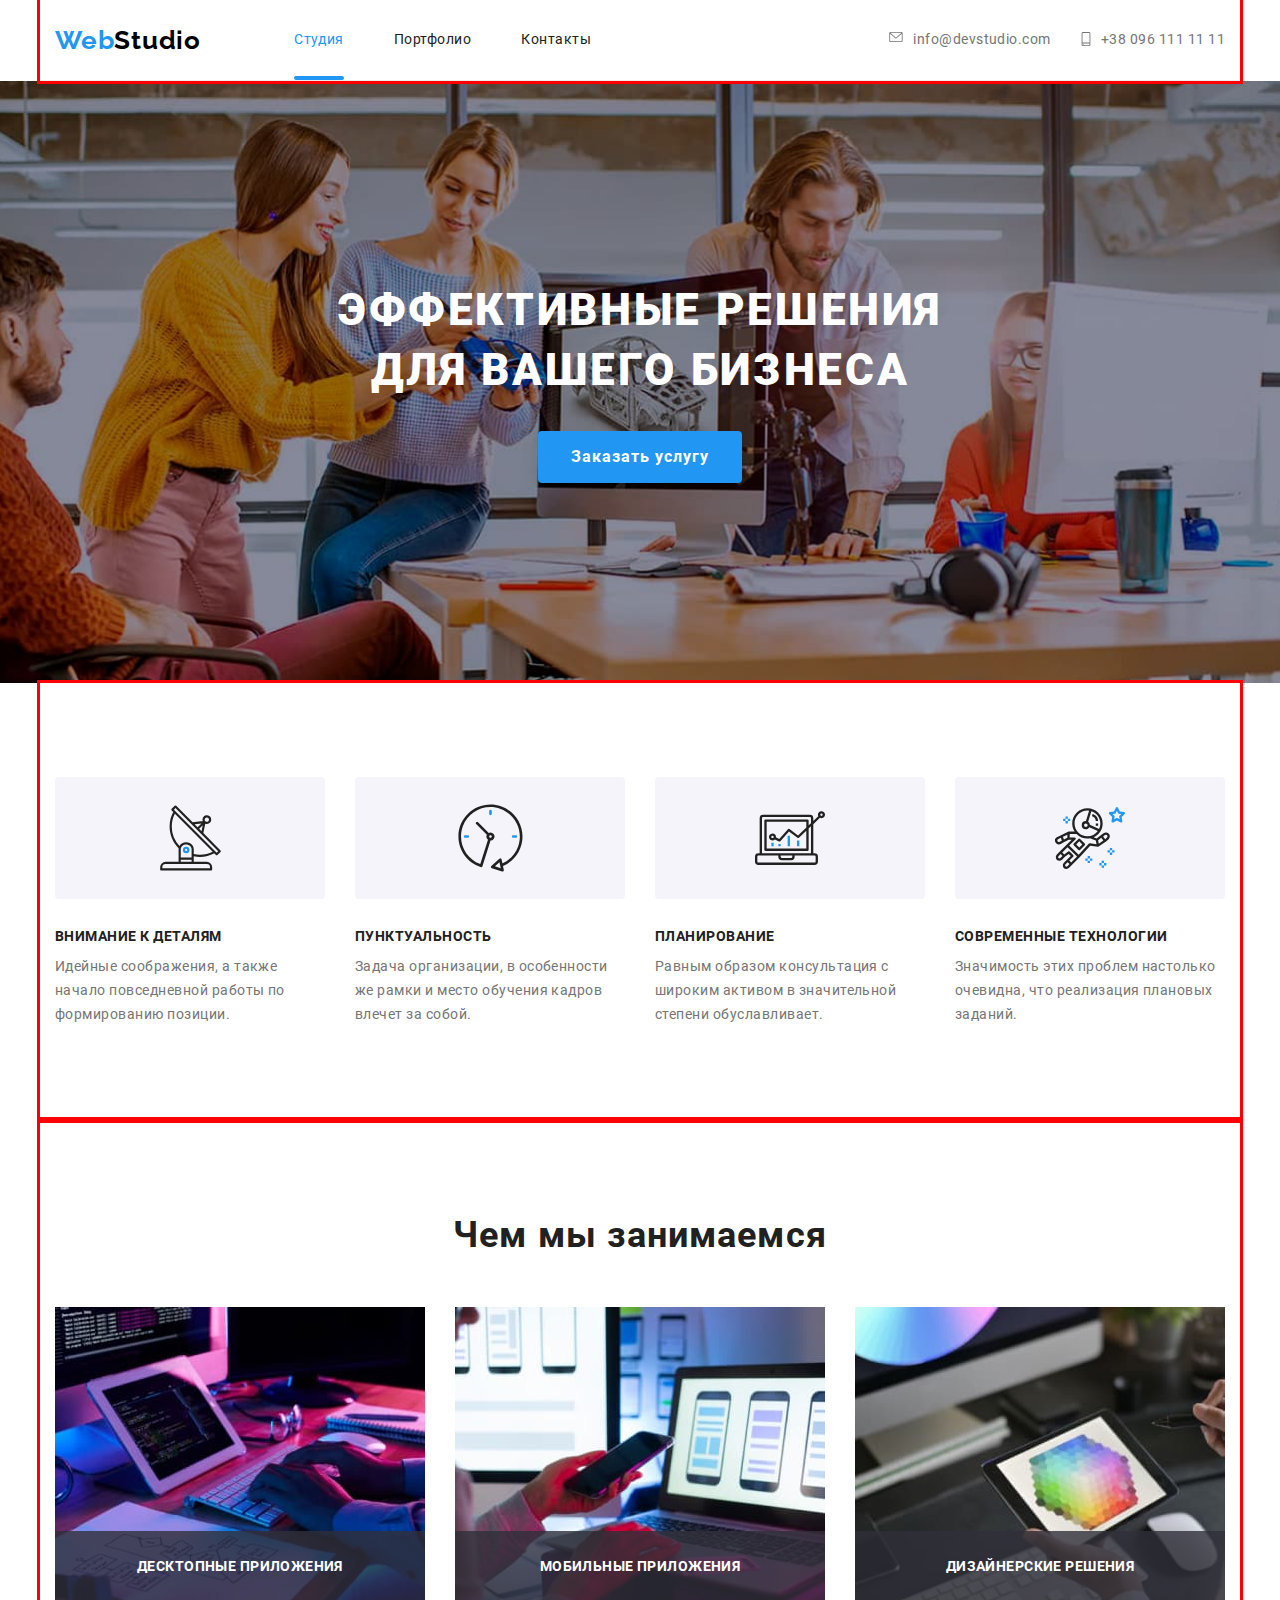
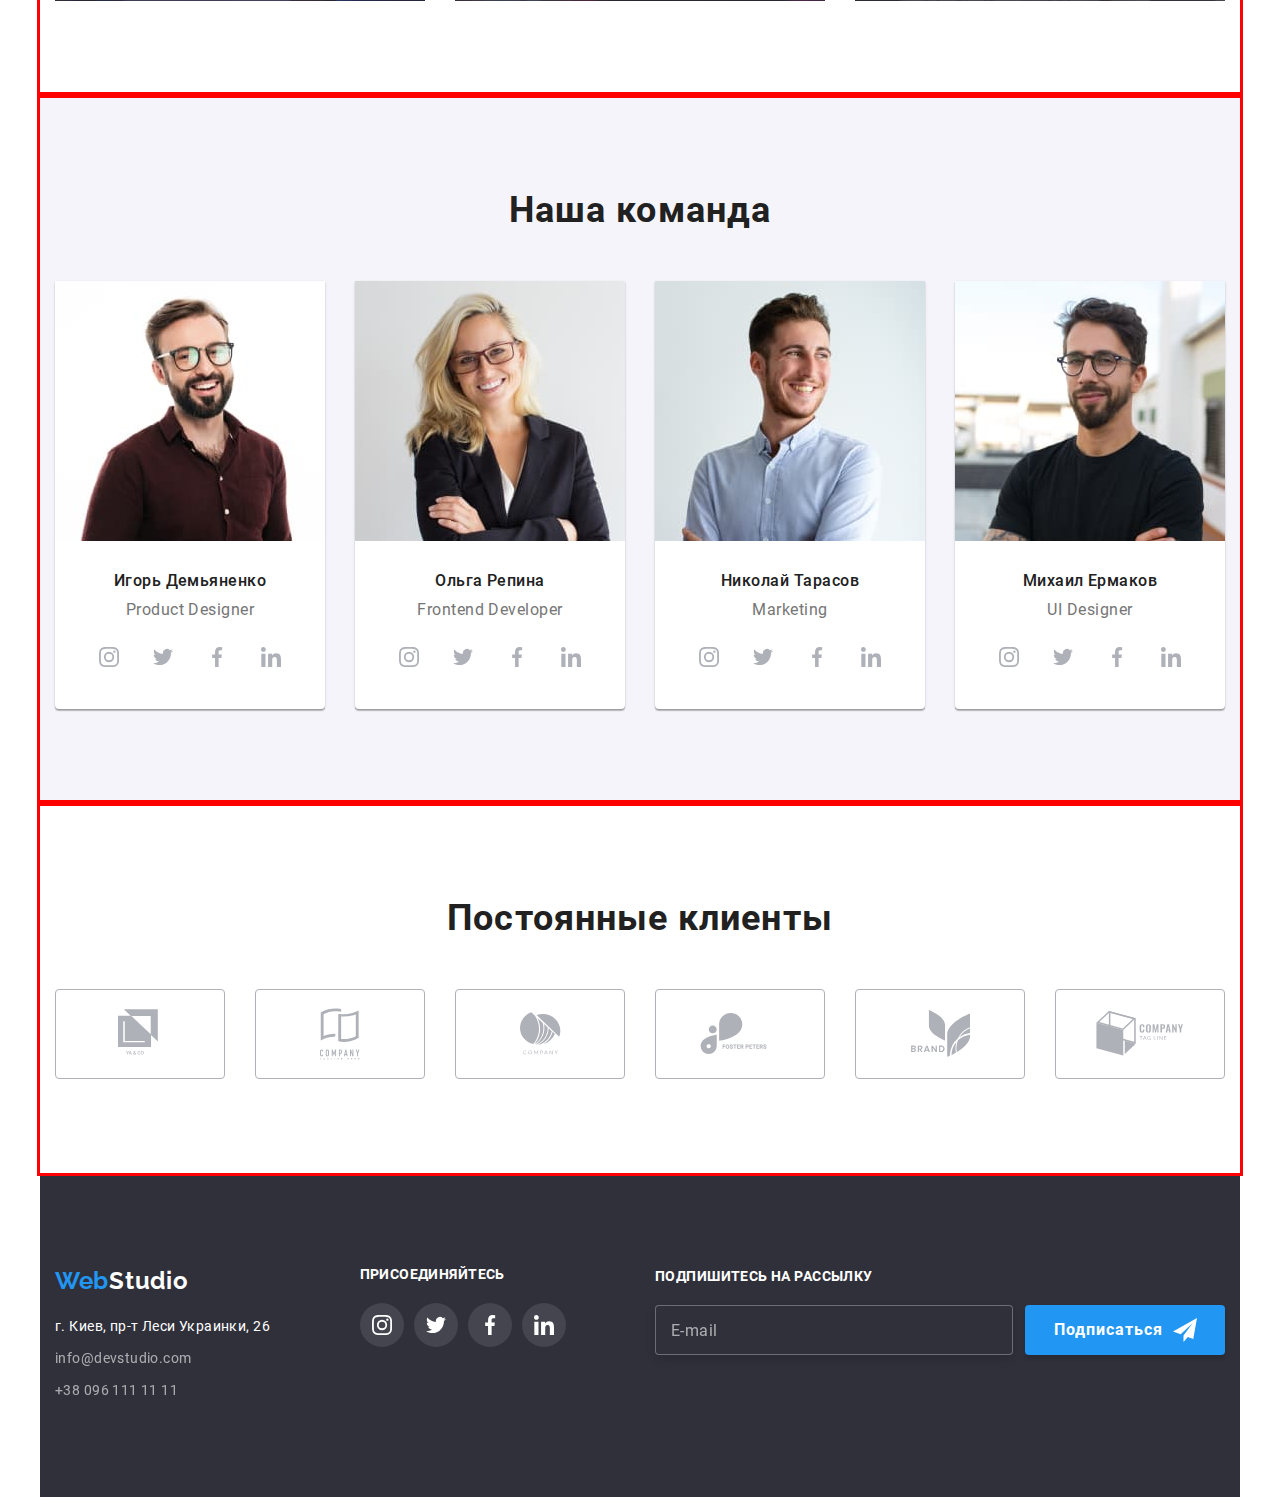
==== commit 4e40ed5d: "header" ====
--- a/index.html
+++ b/index.html
@@ -9,44 +9,47 @@
 <body>
     <!-- Шапка сайта -->
     <header>
-        <nav class="main-nav">
-            <a href="/" class="logo"><span>Web</span>Studio</a>
-            <div class="menu-container" id="menu-container" data-menu>
+        <div class="container">
+            <nav class="main-nav">
+                <a href="/" class="logo"><span>Web</span>Studio</a>
+                <div class="menu-container" id="menu-container" data-menu>
                     <div class="navigation">
                         <ul class="site-nav">
-                    <li class="item"><a href="./index.html" class="link current">Студия</a></li>
-                    <li class="item"><a href="./portfolio.html" class="link">Портфолио</a></li>
-                    <li class="item"><a href="#" class="link">Контакты</a></li>
+                            <li class="item"><a href="./index.html" class="link current">Студия</a></li>
+                            <li class="item"><a href="./portfolio.html" class="link">Портфолио</a></li>
+                            <li class="item"><a href="#" class="link">Контакты</a></li>
                         </ul>
                     </div>
                     <div class="contacts">
                         <ul class="auth-nav">
-                    <li class="item item-mail">                         
-                        <a href="mailto:info@devstudio.com" class="link">
-                            <svg class="envelope" width="16" height="12">
-                                <use href="./images/sprite.svg#icon-envelope"></use>
-                            </svg>
-                            info@devstudio.com
-                        </a>
-                    </li>
-                    <li class="item">
-                        <a href="tel:+380961111111" class="link">
-                            <svg class="smartphone" width="10" height="16">
-                                <use href="./images/sprite.svg#icon-smartphone"></use>
-                            </svg>
-                            +38 096 111 11 11
-                        </a>
-                    </li>
+                            <li class="item item-mail">
+                                <a href="mailto:info@devstudio.com" class="link">
+                                    <svg class="envelope" width="16" height="12">
+                                        <use href="./images/sprite.svg#icon-envelope"></use>
+                                    </svg>
+                                    info@devstudio.com
+                                </a>
+                            </li>
+                            <li class="item">
+                                <a href="tel:+380961111111" class="link">
+                                    <svg class="smartphone" width="10" height="16">
+                                        <use href="./images/sprite.svg#icon-smartphone"></use>
+                                    </svg>
+                                    +38 096 111 11 11
+                                </a>
+                            </li>
                         </ul>
                     </div>
-            </div>
-            <button type="button" class="menu-button" aria-expanded="false" aria-controls="menu-container" data-menu-button>
+                </div>
+                <button type="button" class="menu-button" aria-expanded="false" aria-controls="menu-container" data-menu-button>
                     <svg width="40" height="40" aria-label="Переключатель мобильного меню">
                         <use class="icon-cross" href="./images/sprite.svg#icon-cross"></use>
                         <use class="icon-menu" href="./images/sprite.svg#icon-menu"></use>
                     </svg>
-            </button>
-        </nav>      
+                </button>
+            </nav>
+
+        </div>
     </header>
     <main>
         <!-- Герой -->
@@ -515,7 +518,7 @@
                         <input type="checkbox" class="check-box" name="agreement" value="agreement" id="agreement">
                         <span class="icon-border"></span>                     
                         
-                        <span>Соглашаюсь с рассылкой и принимаю
+                        <span class="check-text" >Соглашаюсь с рассылкой и принимаю
                             <a href="#" class="form-link">Условия договора</a>
                         </span>    
                     </label>            
--- a/css/main.min.css
+++ b/css/main.min.css
@@ -1,3 +1,3 @@
 /*! modern-normalize v1.0.0 | MIT License | https://github.com/sindresorhus/modern-normalize */*,*::before,*::after{-webkit-box-sizing:border-box;box-sizing:border-box}:root{-moz-tab-size:4;-o-tab-size:4;tab-size:4}html{line-height:1.15;-webkit-text-size-adjust:100%}body{margin:0}body{font-family:system-ui,-apple-system,"Segoe UI",Roboto,Helvetica,Arial,sans-serif,"Apple Color Emoji","Segoe UI Emoji"}hr{height:0;color:inherit}abbr[title]{-webkit-text-decoration:underline dotted;text-decoration:underline dotted}b,strong{font-weight:bolder}code,kbd,samp,pre{font-family:ui-monospace, SFMono-Regular, Consolas, "Liberation Mono", Menlo,- monospace;font-size:1em}small{font-size:80%}sub,sup{font-size:75%;line-height:0;position:relative;vertical-align:baseline}sub{bottom:-0.25em}sup{top:-0.5em}table{text-indent:0;border-color:inherit}button,input,optgroup,select,textarea{font-family:inherit;font-size:100%;line-height:1.15;margin:0}button,select{text-transform:none}button,[type="button"],[type="reset"],[type="submit"]{-webkit-appearance:button}::-moz-focus-inner{border-style:none;padding:0}:-moz-focusring{outline:1px dotted ButtonText}:-moz-ui-invalid{box-shadow:none}legend{padding:0}progress{vertical-align:baseline}::-webkit-inner-spin-button,::-webkit-outer-spin-button{height:auto}[type="search"]{-webkit-appearance:textfield;outline-offset:-2px}::-webkit-search-decoration{-webkit-appearance:none}::-webkit-file-upload-button{-webkit-appearance:button;font:inherit}summary{display:list-item}html{-webkit-box-sizing:border-box;box-sizing:border-box}*,*::before,*::after{-webkit-box-sizing:inherit;box-sizing:inherit}body{color:#757575;background-color:#fff;font-family:Roboto, sans-serif;font-style:400;font-weight:400;letter-spacing:0.03em;margin:0}body.modal-open{overflow:hidden}ul{list-style:none;padding:0;margin:0}a{text-decoration:none}h1,h2,h3,h4,h5,h6,p{margin-top:0;margin-bottom:0}img{display:block;max-width:100%;height:auto;margin-left:auto;margin-right:auto}.section-title{margin-bottom:30px;font-family:Roboto;font-style:normal;font-weight:700;font-size:28px;line-height:1.18;text-align:center;letter-spacing:0.03em;color:#212121}@media screen and (min-width: 1200px){.section-title{margin-bottom:50px;font-size:36px;line-height:1.17}}.container{padding-right:15px;padding-left:15px;margin-right:auto;margin-left:auto;outline:3px solid red}@media screen and (min-width: 480px){.container{width:480px;padding-top:60px;padding-bottom:60px}}@media screen and (min-width: 768px){.container{width:768px}}@media screen and (min-width: 1200px){.container{width:1200px;padding-top:94px;padding-bottom:94px}}@font-face{font-family:"Roboto";font-style:normal;font-weight:400;src:url("../fonts/roboto-v20-latin_cyrillic-regular.eot");src:local(""),url("../fonts/roboto-v20-latin_cyrillic-regular.eot?#iefix") format("embedded-opentype"),url("../fonts/roboto-v20-latin_cyrillic-regular.woff2") format("woff2"),url("../fonts/roboto-v20-latin_cyrillic-regular.woff") format("woff"),url("../fonts/roboto-v20-latin_cyrillic-regular.ttf") format("truetype"),url("../fonts/roboto-v20-latin_cyrillic-regular.svg#Roboto") format("svg")}@font-face{font-family:"Roboto";font-style:normal;font-weight:500;src:url("../fonts/roboto-v20-latin_cyrillic-500.eot");src:local(""),url("../fonts/roboto-v20-latin_cyrillic-500.eot?#iefix") format("embedded-opentype"),url("../fonts/roboto-v20-latin_cyrillic-500.woff2") format("woff2"),url("../fonts/roboto-v20-latin_cyrillic-500.woff") format("woff"),url("../fonts/roboto-v20-latin_cyrillic-500.ttf") format("truetype"),url("../fonts/roboto-v20-latin_cyrillic-500.svg#Roboto") format("svg")}@font-face{font-family:"Roboto";font-style:normal;font-weight:700;src:url("../fonts/roboto-v20-latin_cyrillic-700.eot");src:local(""),url("../fonts/roboto-v20-latin_cyrillic-700.eot?#iefix") format("embedded-opentype"),url("../fonts/roboto-v20-latin_cyrillic-700.woff2") format("woff2"),url("../fonts/roboto-v20-latin_cyrillic-700.woff") format("woff"),url("../fonts/roboto-v20-latin_cyrillic-700.ttf") format("truetype"),url("../fonts/roboto-v20-latin_cyrillic-700.svg#Roboto") format("svg")}@font-face{font-family:"Roboto";font-style:normal;font-weight:400;src:url("../fonts/roboto-v20-latin_cyrillic-regular.eot");src:local(""),url("../fonts/roboto-v20-latin_cyrillic-regular.eot?#iefix") format("embedded-opentype"),url("../fonts/roboto-v20-latin_cyrillic-regular.woff2") format("woff2"),url("../fonts/roboto-v20-latin_cyrillic-regular.woff") format("woff"),url("../fonts/roboto-v20-latin_cyrillic-regular.ttf") format("truetype"),url("../fonts/roboto-v20-latin_cyrillic-regular.svg#Roboto") format("svg")}@font-face{font-family:"Roboto";font-style:normal;font-weight:900;src:url("../fonts/roboto-v20-latin_cyrillic-900.eot");src:local(""),url("../fonts/roboto-v20-latin_cyrillic-900.eot?#iefix") format("embedded-opentype"),url("../fonts/roboto-v20-latin_cyrillic-900.woff2") format("woff2"),url("../fonts/roboto-v20-latin_cyrillic-900.woff") format("woff"),url("../fonts/roboto-v20-latin_cyrillic-900.ttf") format("truetype"),url("../fonts/roboto-v20-latin_cyrillic-900.svg#Roboto") format("svg")}@font-face{font-family:"Raleway";font-style:normal;font-weight:400;src:url("../fonts/raleway-v18-latin_cyrillic-regular.eot");src:local(""),url("../fonts/raleway-v18-latin_cyrillic-regular.eot?#iefix") format("embedded-opentype"),url("../fonts/raleway-v18-latin_cyrillic-regular.woff2") format("woff2"),url("../fonts/raleway-v18-latin_cyrillic-regular.woff") format("woff"),url("../fonts/raleway-v18-latin_cyrillic-regular.ttf") format("truetype"),url("../fonts/raleway-v18-latin_cyrillic-regular.svg#Raleway") format("svg")}@font-face{font-family:"Raleway";font-style:normal;font-weight:700;src:url("../fonts/raleway-v18-latin_cyrillic-700.eot");src:local(""),url("../fonts/raleway-v18-latin_cyrillic-700.eot?#iefix") format("embedded-opentype"),url("../fonts/raleway-v18-latin_cyrillic-700.woff2") format("woff2"),url("../fonts/raleway-v18-latin_cyrillic-700.woff") format("woff"),url("../fonts/raleway-v18-latin_cyrillic-700.ttf") format("truetype"),url("../fonts/raleway-v18-latin_cyrillic-700.svg#Raleway") format("svg")}header{position:relative;padding-right:15px;padding-left:15px;margin-right:auto;margin-left:auto}.logo{color:#000;font-family:Raleway, sans-serif;font-weight:700;font-size:24px;line-height:1.17;letter-spacing:0.03em}@media screen and (max-width: 767px){.logo{padding-bottom:16px;padding-top:16px}}@media screen and (min-width: 768px){.logo{margin-right:88px}}@media screen and (min-width: 1200px){.logo{margin-right:93px;font-size:26px;line-height:1.19}}.logo span{color:#2196f3}.main-nav{display:-webkit-box;display:-ms-flexbox;display:flex;-webkit-box-align:center;-ms-flex-align:center;align-items:center;-webkit-box-pack:justify;-ms-flex-pack:justify;justify-content:space-between}.site-nav{color:#212121}@media screen and (max-width: 767px){.site-nav{margin-bottom:60px}}@media screen and (min-width: 768px){.site-nav{display:-webkit-box;display:-ms-flexbox;display:flex}}.site-nav .link{color:#212121}@media screen and (max-width: 767px){.site-nav .link{font-family:Roboto;font-style:normal;font-weight:500;font-size:18px;line-height:1.17;letter-spacing:0.02em}}@media screen and (min-width: 768px){.site-nav .link{display:block;-webkit-box-align:baseline;-ms-flex-align:baseline;align-items:baseline;padding-top:32px;padding-bottom:32px;font-size:14px;line-height:1.14}}.site-nav .link:hover,.site-nav .link:focus{color:#2196f3;-webkit-transition:color 250ms cubic-bezier(0.4, 0, 0.2, 1);transition:color 250ms cubic-bezier(0.4, 0, 0.2, 1)}@media screen and (max-width: 767px){.site-nav .item:not(:last-child){margin-bottom:40px}}@media screen and (min-width: 768px){.site-nav .item:not(:last-child){margin-right:50px}}.site-nav .link.current{position:relative;color:#2196f3}.site-nav .current::after{content:"";position:absolute;left:0;margin-top:8px;display:block;width:100%;height:4px;background-color:#2196f3;border-radius:2px}@media screen and (min-width: 768px){.site-nav .current::after{bottom:0;margin-top:0}}.auth-nav{margin-left:auto;-webkit-box-align:center;-ms-flex-align:center;align-items:center}@media screen and (min-width: 768px){.auth-nav{padding-top:21px;padding-bottom:21px}}@media screen and (min-width: 1200px){.auth-nav{display:-webkit-box;display:-ms-flexbox;display:flex;padding-top:0;padding-bottom:0}}.auth-nav .link{color:#757575}@media screen and (max-width: 767px){.auth-nav .link{font-family:Roboto;font-style:normal;font-weight:500;font-size:18px;line-height:1.17;letter-spacing:0.02em;-webkit-box-align:baseline;-ms-flex-align:baseline;align-items:baseline}}@media screen and (min-width: 768px){.auth-nav .link{font-size:12px}}@media screen and (min-width: 1200px){.auth-nav .link{display:-webkit-box;display:-ms-flexbox;display:flex;-webkit-box-pack:center;-ms-flex-pack:center;justify-content:center;-ms-flex-line-pack:center;align-content:center;padding-top:32px;padding-bottom:32px;font-size:14px;line-height:1.14}}.auth-nav .link:hover,.auth-nav .link:focus{color:#2196f3;fill:#2196f3;-webkit-transition:color 250ms cubic-bezier(0.4, 0, 0.2, 1),fill 250ms cubic-bezier(0.4, 0, 0.2, 1);transition:color 250ms cubic-bezier(0.4, 0, 0.2, 1),fill 250ms cubic-bezier(0.4, 0, 0.2, 1)}.auth-nav .link:hover .envelope,.auth-nav .link:focus .envelope,.auth-nav .link:hover .smartphone,.auth-nav .link:focus .smartphone{color:#2196f3;fill:#2196f3;-webkit-transition:color 250ms cubic-bezier(0.4, 0, 0.2, 1),fill 250ms cubic-bezier(0.4, 0, 0.2, 1);transition:color 250ms cubic-bezier(0.4, 0, 0.2, 1),fill 250ms cubic-bezier(0.4, 0, 0.2, 1)}.envelope,.smartphone{margin-right:10px;fill:#757575}@media screen and (max-width: 767px){.item-mail{margin-bottom:16px}}@media screen and (min-width: 1200px){.item-mail{margin-right:30px}}@media screen and (min-width: 768px){.envelope{width:14px;height:10px}.smartphone{width:10px;height:14px}}.hero{max-width:1600px;margin-left:auto;margin-right:auto;padding-top:118px;padding-bottom:118px;background-color:#2f303a;background-image:-webkit-gradient(linear, left bottom, left top, from(rgba(47,48,58,0.4)), to(rgba(47,48,58,0.4))),url("../../images/mobile/Hero-mobile.jpg");background-image:linear-gradient(to top, rgba(47,48,58,0.4), rgba(47,48,58,0.4)),url("../../images/mobile/Hero-mobile.jpg");background-repeat:no-repeat;background-position:center;background-size:cover;color:#fff;text-align:center}@media screen and (min-width: 1200px){.hero{padding-top:200px;padding-bottom:200px}}@media screen and (min-device-pixel-ratio: 2), screen and (-webkit-min-device-pixel-ratio: 2), screen and (min-resolution: 192dpi), screen and (min-resolution: 2dppx){.hero{background-image:url(../../images/mobile/Hero-mobile@2x.jpg)}}@media screen and (min-width: 481px){.hero{background-image:url(../../images/table/Hero-table.jpg)}}@media screen and (min-width: 481px) and (min-device-pixel-ratio: 2), screen and (min-width: 481px) and (-webkit-min-device-pixel-ratio: 2), screen and (min-width: 481px) and (min-resolution: 192dpi), screen and (min-width: 481px) and (min-resolution: 2dppx){.hero{background-image:url(../../images/table/Hero-table@2x.jpg)}}@media screen and (min-width: 769px){.hero{background-image:url(../../images/desktop/Hero-desktop.jpg)}}@media screen and (min-width: 769px) and (min-device-pixel-ratio: 2), screen and (min-width: 769px) and (-webkit-min-device-pixel-ratio: 2), screen and (min-width: 769px) and (min-resolution: 192dpi), screen and (min-width: 769px) and (min-resolution: 2dppx){.hero{background-image:url(../../images/desktop/Hero-desktop@2x.jpg)}}.hero-title{margin-bottom:30px;font-family:Roboto;font-style:normal;font-weight:900;font-size:26px;line-height:1.62;text-align:center;letter-spacing:0.06em;text-transform:uppercase}@media screen and (min-width: 1200px){.hero-title{font-size:44px;line-height:1.36}}.hero-button{display:inline-block;padding:10px 32px;min-width:200px;background-color:#2196f3;color:#fff;border:1px solid transparent;font-family:inherit;font-weight:700;font-size:16px;line-height:1.88;-webkit-box-align:center;-ms-flex-align:center;align-items:center;letter-spacing:0.06em;border-radius:4px;-webkit-box-shadow:0px 4px 4px rgba(0,0,0,0.15);box-shadow:0px 4px 4px rgba(0,0,0,0.15);cursor:pointer}.hero-button:focus{outline:none}@media screen and (min-width: 768px){.features{display:-webkit-box;display:-ms-flexbox;display:flex;-ms-flex-wrap:wrap;flex-wrap:wrap;margin-right:-15px}}@media screen and (min-width: 1200px){.features{display:-webkit-box;display:-ms-flexbox;display:flex;margin-right:0}}.features-item{margin-right:30px;margin-bottom:30px;width:100%}.features-item:nth-last-child(-n+1){margin-bottom:0}@media screen and (min-width: 768px) and (max-width: 1199px){.features-item{width:calc((100% - 30px) / 2);margin-right:15px}.features-item:nth-child(2n){margin-right:0}.features-item:nth-child(n+3){margin-bottom:0}}@media screen and (min-width: 1200px){.features-item{width:calc((100% - 90px) / 4);margin-right:30px;margin-bottom:0}.features-item:last-child{margin-right:0}}.features-icon{display:-webkit-box;display:-ms-flexbox;display:flex;-webkit-box-align:center;-ms-flex-align:center;align-items:center;-webkit-box-pack:center;-ms-flex-pack:center;justify-content:center;padding-top:25px;padding-bottom:25px;border:1px solid transparent;border-radius:4px;background-color:#f5f4fa}.features-title{margin-top:30px;margin-bottom:10px;display:block;-webkit-box-pack:center;-ms-flex-pack:center;justify-content:center;color:#212121;font-weight:700;font-size:14px;line-height:1.14;text-transform:uppercase}.features-text{font-size:14px;line-height:1.71}@media screen and (max-width: 1199px){.workes-container{display:none}}.workes{display:-webkit-box;display:-ms-flexbox;display:flex}.workes .item:not(:last-of-type){margin-right:30px}.workes-box{position:relative;display:-webkit-box;display:-ms-flexbox;display:flex}.workes-text{display:-webkit-inline-box;display:-ms-inline-flexbox;display:inline-flex;padding-top:27px;padding-bottom:27px;width:100%;font-size:14px;font-weight:700;line-height:16px;-webkit-box-pack:center;-ms-flex-pack:center;justify-content:center;letter-spacing:0.03em;text-transform:uppercase;color:#fff;background-color:rgba(47,48,58,0.8);position:absolute;left:0;bottom:0}.team-container{background:#f5f4fa;max-width:1600px}@media screen and (min-width: 768px) and (max-width: 1199px){.team{display:-webkit-box;display:-ms-flexbox;display:flex;-ms-flex-wrap:wrap;flex-wrap:wrap}}@media screen and (min-width: 1200px){.team{display:-webkit-box;display:-ms-flexbox;display:flex;margin-right:0}}.team-item{padding-bottom:24px;margin-bottom:30px;width:100%;-webkit-box-shadow:0px 1px 3px rgba(0,0,0,0.12),0px 1px 1px rgba(0,0,0,0.14),0px 2px 1px rgba(0,0,0,0.2);box-shadow:0px 1px 3px rgba(0,0,0,0.12),0px 1px 1px rgba(0,0,0,0.14),0px 2px 1px rgba(0,0,0,0.2);border-radius:0px 0px 4px 4px;background-color:#fff}@media screen and (max-width: 767px){.team-item:nth-last-child(-n+1){margin-bottom:0}}@media screen and (min-width: 768px) and (max-width: 1199px){.team-item{width:calc((100% - 30px) / 2);margin-right:15px}.team-item:nth-child(2n){margin-right:0}.team-item:nth-child(n+3){margin-bottom:0}}@media screen and (min-width: 1200px){.team-item{padding-bottom:30px;width:calc((100% - 90px) / 4);margin-right:30px;margin-bottom:0}.team-item:last-child{margin-right:0}}.team-title{margin-top:30px;margin-bottom:10px;font-family:Roboto;font-style:normal;font-weight:500;font-size:16px;line-height:1.19;text-align:center;letter-spacing:0.03em;color:#212121}.team-text{margin-bottom:16px;font-family:Roboto;font-style:normal;font-weight:400;font-size:16px;line-height:1.19;text-align:center;letter-spacing:0.03em}.social{display:-webkit-box;display:-ms-flexbox;display:flex;-webkit-box-pack:center;-ms-flex-pack:center;justify-content:center;height:44px}.social-item:not(:last-child){margin-right:10px}.instagram,.twitter,.facebook,.linkedin{margin:0;padding:0;fill:#afb1b8}.social-link{display:-webkit-box;display:-ms-flexbox;display:flex;padding:12px;width:44px;height:44px}.social-link:hover,.social-link:focus{background-color:#2196f3;width:44px;height:44px;border:1px soli transparent;border-radius:50%}.social-link:hover .instagram,.social-link:focus .instagram,.social-link:hover .twitter,.social-link:focus .twitter,.social-link:hover .facebook,.social-link:focus .facebook,.social-link:hover .linkedin,.social-link:focus .linkedin{color:#2196f3;fill:#fff;-webkit-transition:color 250ms cubic-bezier(0.4, 0, 0.2, 1),fill 250ms cubic-bezier(0.4, 0, 0.2, 1);transition:color 250ms cubic-bezier(0.4, 0, 0.2, 1),fill 250ms cubic-bezier(0.4, 0, 0.2, 1)}.clients{display:-webkit-box;display:-ms-flexbox;display:flex;-ms-flex-wrap:wrap;flex-wrap:wrap;-webkit-box-pack:center;-ms-flex-pack:center;justify-content:center;-ms-flex-line-pack:center;align-content:center}@media screen and (min-width: 768px){.clients{display:-webkit-box;display:-ms-flexbox;display:flex;-ms-flex-wrap:wrap;flex-wrap:wrap}}@media screen and (min-width: 1200px){.clients{display:-webkit-inline-box;display:-ms-inline-flexbox;display:inline-flex;-webkit-box-pack:justify;-ms-flex-pack:justify;justify-content:space-between}}.clients-list{width:210px;height:90px;border:1px solid #afb1b8;-webkit-box-sizing:border-box;box-sizing:border-box;border-radius:4px;-ms-flex-line-pack:center;align-content:center}@media screen and (max-width: 767px){.clients-list:nth-child(2n+1){margin-right:15px}.clients-list:nth-child(-n+4){margin-bottom:30px}}@media screen and (min-width: 768px) and (max-width: 1199px){.clients-list{width:calc((100% - 90px) / 3);margin-right:30px;margin-bottom:30px}.clients-list:nth-child(n+4){margin-bottom:0}.clients-list:nth-child(3n+3){margin-right:0}}@media screen and (min-width: 1200px){.clients-list{width:170px}.clients-list:not(:last-child){margin-right:30px}}.logo-1,.logo-2,.logo-3,.logo-4,.logo-5,.logo-6{fill:#afb1b8}.clients-list a{display:-webkit-box;display:-ms-flexbox;display:flex;width:100%;height:100%;-webkit-box-pack:center;-ms-flex-pack:center;justify-content:center;-webkit-box-align:center;-ms-flex-align:center;align-items:center}.clients-list a:hover,.clients-list a:focus{border:1px solid #2196f3;-webkit-transition:color 250ms cubic-bezier(0.4, 0, 0.2, 1);transition:color 250ms cubic-bezier(0.4, 0, 0.2, 1)}.clients-list a:hover .logo-1,.clients-list a:hover .logo-2,.clients-list a:hover .logo-3,.clients-list a:hover .logo-4,.clients-list a:hover .logo-5,.clients-list a:hover .logo-6,.clients-list a:focus .logo-1,.clients-list a:focus .logo-2,.clients-list a:focus .logo-3,.clients-list a:focus .logo-4,.clients-list a:focus .logo-5,.clients-list a:focus .logo-6{--color2: $accent-color;--color4: $accent-color;fill:#2196f3;transition:--color2 250ms cubic-bezier(0.4, 0, 0.2, 1),--color4 250ms cubic-bezier(0.4, 0, 0.2, 1),fill 250ms cubic-bezier(0.4, 0, 0.2, 1)}.footer{background-color:#2f303a;max-width:1600px;padding-right:15px;padding-left:15px;margin-left:auto;margin-right:auto;padding-top:60px;padding-bottom:60px;text-align:center}@media screen and (min-width: 768px){.footer{display:-webkit-box;display:-ms-flexbox;display:flex;-ms-flex-wrap:wrap;flex-wrap:wrap;-ms-flex-pack:distribute;justify-content:space-around}}@media screen and (min-width: 1200px){.footer{padding-top:94px;padding-bottom:94px;display:-webkit-box;display:-ms-flexbox;display:flex;-webkit-box-pack:justify;-ms-flex-pack:justify;justify-content:space-between;text-align:start}}@media screen and (max-width: 1199px){.footer-content{margin-bottom:60px}}.footer-logo{font-family:Raleway;font-style:normal;font-weight:700;font-size:24px;line-height:1.17;text-align:center;letter-spacing:0.03em}.footer-content a{color:#fff;margin-right:0}.footer span{color:#2196f3}.contacte{margin-top:20px}.contacte-item{max-width:100%}.contacte-item:not(:last-child){margin-bottom:8px}.address-link{font-family:Roboto;font-style:normal;font-weight:normal;font-size:14px;line-height:1.71;text-align:center;letter-spacing:0.03em}.footer-link{opacity:0.6;font-family:Roboto;font-style:normal;font-weight:normal;font-size:14px;line-height:1.71;text-align:center;letter-spacing:0.03em}@media screen and (max-width: 1199px){.resources{margin-bottom:60px}}.resources-title{font-size:14px;line-height:1.14;font-weight:bold;letter-spacing:0.03em;text-transform:uppercase;color:#fff;margin-bottom:20px}.resources-list{display:-webkit-inline-box;display:-ms-inline-flexbox;display:inline-flex}.resources-item{display:-webkit-box;display:-ms-flexbox;display:flex;width:44px;height:44px}.resources-link{display:-webkit-box;display:-ms-flexbox;display:flex;width:100%;height:100%;border:1px solid transparent;border-radius:50%;background:rgba(255,255,255,0.1);-webkit-box-align:center;-ms-flex-align:center;align-items:center;-webkit-box-pack:center;-ms-flex-pack:center;justify-content:center}.resources-link:hover,.resources-link:focus{background:#2196f3;-webkit-transition:background 250ms cubic-bezier(0.4, 0, 0.2, 1);transition:background 250ms cubic-bezier(0.4, 0, 0.2, 1)}.resources-item:not(:last-child){margin-right:10px}.resources-link svg{margin:0;fill:#fff}.subscription{display:block}.subscription-text{font-family:Roboto;font-style:normal;font-weight:bold;font-size:14px;line-height:1.14;letter-spacing:0.03em;text-transform:uppercase;color:#fff}.subscription-btns{margin-top:20px}@media screen and (min-width: 1200px){.subscription-btns{display:-webkit-box;display:-ms-flexbox;display:flex;-webkit-box-align:center;-ms-flex-align:center;align-items:center;-webkit-box-pack:center;-ms-flex-pack:center;justify-content:center}}.subscription input{padding:15px;font-size:16px;line-height:1.25;width:450px;color:#fff;font-weight:400;background-color:#2f303a;border:1px solid rgba(255,255,255,0.3);-webkit-filter:drop-shadow(0px 4px 4px rgba(0,0,0,0.15));filter:drop-shadow(0px 4px 4px rgba(0,0,0,0.15));border-radius:4px}@media screen and (min-width: 1200px){.subscription input{width:358px;height:50px;margin-right:12px}}.subscription input::-webkit-input-placeholder{display:-webkit-box;display:flex;-webkit-box-align:center;align-items:center;color:rgba(255,255,255,0.6);align-items:center;font-weight:400;font-size:16px;line-height:1.25;letter-spacing:0.03em}.subscription input:-ms-input-placeholder{display:-ms-flexbox;display:flex;-ms-flex-align:center;align-items:center;color:rgba(255,255,255,0.6);align-items:center;font-weight:400;font-size:16px;line-height:1.25;letter-spacing:0.03em}.subscription input::-ms-input-placeholder{display:-ms-flexbox;display:flex;-ms-flex-align:center;align-items:center;color:rgba(255,255,255,0.6);align-items:center;font-weight:400;font-size:16px;line-height:1.25;letter-spacing:0.03em}.subscription input::placeholder{display:-webkit-box;display:-ms-flexbox;display:flex;-webkit-box-align:center;-ms-flex-align:center;align-items:center;color:rgba(255,255,255,0.6);align-items:center;font-weight:400;font-size:16px;line-height:1.25;letter-spacing:0.03em}.subscription input:not(:placeholder-shown)+.subscription input{color:#fff;background-color:#2f303a}.subscription button{position:relative;width:200px;padding:10px 10px 10px 29px;margin-top:20px;margin-right:auto;margin-left:auto;background-color:#2196f3;-webkit-box-shadow:0px 4px 4px rgba(0,0,0,0.15);box-shadow:0px 4px 4px rgba(0,0,0,0.15);border-radius:4px;border:none;font-weight:bold;font-size:16px;line-height:1.87;display:-webkit-box;display:-ms-flexbox;display:flex;-webkit-box-align:center;-ms-flex-align:center;align-items:center;text-align:center;letter-spacing:0.06em;color:#fff;cursor:pointer}@media screen and (min-width: 1200px){.subscription button{margin-top:0}}.send{height:24px;width:24px;margin-left:10px}.backdrop{position:fixed;top:0;left:0;width:100%;height:100%;background-color:rgba(0,0,0,0.2);opacity:1;-webkit-transition:opacity 250ms cubic-bezier(0.4, 0, 0.2, 1);transition:opacity 250ms cubic-bezier(0.4, 0, 0.2, 1);padding:93px 15px;overflow-y:scroll}@media screen and (min-width: 768px){.backdrop{padding:208px 159px}}.backdrop.is-hidden{opacity:0;pointer-events:none}.backdrop.is-hidden .modal{-webkit-transform:translate(-50%, -50%) scale(0.9);transform:translate(-50%, -50%) scale(0.9)}.modal{min-width:100%;min-height:581px;background-color:#fff;-webkit-box-shadow:0px 1px 3px rgba(0,0,0,0.12),0px 1px 1px rgba(0,0,0,0.14),0px 2px 1px rgba(0,0,0,0.2);box-shadow:0px 1px 3px rgba(0,0,0,0.12),0px 1px 1px rgba(0,0,0,0.14),0px 2px 1px rgba(0,0,0,0.2);border-radius:4px}@media screen and (min-width: 768px){.modal{position:absolute;top:50%;left:50%;-webkit-transform:translate(-50%, -50%) scale(1);transform:translate(-50%, -50%) scale(1);-webkit-transition:-webkit-transform 250ms cubic-bezier(0.4, 0, 0.2, 1);transition:-webkit-transform 250ms cubic-bezier(0.4, 0, 0.2, 1);transition:transform 250ms cubic-bezier(0.4, 0, 0.2, 1);transition:transform 250ms cubic-bezier(0.4, 0, 0.2, 1), -webkit-transform 250ms cubic-bezier(0.4, 0, 0.2, 1);max-width:450px;width:100%}}.btn-modal{position:absolute;top:8px;right:8px;display:-webkit-box;display:-ms-flexbox;display:flex;-webkit-box-align:center;-ms-flex-align:center;align-items:center;-webkit-box-pack:center;-ms-flex-pack:center;justify-content:center;width:30px;height:30px;border:1px solid rgba(0,0,0,0.1);border-radius:50%;background-color:#fff;fill:#000;cursor:pointer;-webkit-transition:fill 250ms cubic-bezier(0.4, 0, 0.2, 1);transition:fill 250ms cubic-bezier(0.4, 0, 0.2, 1)}.btn-modal:hover,.btn-modal:focus{fill:#2196f3}.form{width:100%;height:100%;margin-right:auto;margin-left:auto;padding:40px}.form-title{margin-bottom:30px;font-weight:bold;font-size:20px;line-height:23px;text-align:center;letter-spacing:0.03em;color:#212121}.form-field{position:relative;display:-webkit-box;display:-ms-flexbox;display:flex;-webkit-box-orient:vertical;-webkit-box-direction:normal;-ms-flex-direction:column;flex-direction:column;margin-bottom:28px}.form-field input{margin:0;padding:14px 14px 14px 42px;border:1px solid rgba(33,33,33,0.2);border-radius:4px;cursor:pointer;font-size:16px;-webkit-transition-duration:250ms;transition-duration:250ms;-webkit-transition-timing-function:cubic-bezier(0.4, 0, 0.2, 1);transition-timing-function:cubic-bezier(0.4, 0, 0.2, 1)}.form-field input::-webkit-input-placeholder{color:rgba(117,117,117,0.5)}.form-field input:-ms-input-placeholder{color:rgba(117,117,117,0.5)}.form-field input::-ms-input-placeholder{color:rgba(117,117,117,0.5)}.form-field input::placeholder{color:rgba(117,117,117,0.5)}.form-field label{position:absolute;top:-17px;margin-bottom:4px;padding:0;font-family:Roboto;font-weight:normal;font-size:12px;line-height:14px;letter-spacing:0.01em;color:var(--primary-text-color)}.form-field textarea{margin:0;padding:12px 16px;border:1px solid rgba(33,33,33,0.2);border-radius:4px;resize:none;cursor:pointer}.form-field textarea::-webkit-input-placeholder{font-weight:normal;font-size:14px;line-height:1.14;letter-spacing:0.01em;color:rgba(117,117,117,0.5)}.form-field textarea:-ms-input-placeholder{font-weight:normal;font-size:14px;line-height:1.14;letter-spacing:0.01em;color:rgba(117,117,117,0.5)}.form-field textarea::-ms-input-placeholder{font-weight:normal;font-size:14px;line-height:1.14;letter-spacing:0.01em;color:rgba(117,117,117,0.5)}.form-field textarea::placeholder{font-weight:normal;font-size:14px;line-height:1.14;letter-spacing:0.01em;color:rgba(117,117,117,0.5)}.user,.phone,.email{position:absolute;top:50%;left:15px;-webkit-transform:translateY(-50%);transform:translateY(-50%);display:inline-block;fill:var(--title-text-color)}.form-field:focus-within>.user,.form-field:focus-within>.phone,.form-field:focus-within>.email{fill:#2196f3;-webkit-transition-duration:250ms;transition-duration:250ms;-webkit-transition-timing-function:cubic-bezier(0.4, 0, 0.2, 1);transition-timing-function:cubic-bezier(0.4, 0, 0.2, 1)}.form-input:focus,textarea:focus{border-color:#2196f3;outline:none;cursor:pointer;-webkit-transition-duration:250ms;transition-duration:250ms;-webkit-transition-timing-function:cubic-bezier(0.4, 0, 0.2, 1);transition-timing-function:cubic-bezier(0.4, 0, 0.2, 1)}.form-checkbox{display:inline-block;-webkit-box-align:center;-ms-flex-align:center;align-items:center;margin-bottom:30px;padding-left:15px}.check-box{-webkit-appearance:none;-moz-appearance:none;appearance:none;position:absolute;width:1px;height:1px;margin:-1px;border:0;padding:0;clip:rect(0 0 0 0);overflow:hidden}.check-label{display:-webkit-box;display:-ms-flexbox;display:flex;-webkit-box-align:center;-ms-flex-align:center;align-items:center;cursor:pointer}.check-box span{font-weight:normal;font-size:14px;line-height:1.71;letter-spacing:0.03em;color:#757575}.form-link{color:#2196f3;text-decoration:underline}.check-box+.icon-border{display:inline-block;margin-right:7px;background-color:#fff;border:2px solid #212121;border-radius:2px;width:16px;height:15px;-webkit-transition-duration:250ms;transition-duration:250ms;-webkit-transition-timing-function:cubic-bezier(0.4, 0, 0.2, 1);transition-timing-function:cubic-bezier(0.4, 0, 0.2, 1)}.check-box:checked+.icon-border{background-image:url("../icon/i-check.svg");border-color:transparent;background-color:#2196f3;background-size:contain;background-origin:border-box;border-radius:2px;-webkit-transition-duration:250ms;transition-duration:250ms;-webkit-transition-timing-function:cubic-bezier(0.4, 0, 0.2, 1);transition-timing-function:cubic-bezier(0.4, 0, 0.2, 1)}.form-btn{display:-webkit-box;display:-ms-flexbox;display:flex;-webkit-box-align:center;-ms-flex-align:center;align-items:center;-webkit-box-pack:center;-ms-flex-pack:center;justify-content:center;width:200px;padding-top:10px;padding-bottom:10px;margin-left:auto;margin-right:auto;background:#2196f3;-webkit-box-shadow:0px 4px 4px rgba(0,0,0,0.15);box-shadow:0px 4px 4px rgba(0,0,0,0.15);border-radius:4px;color:#fff;font-weight:700;font-size:16px;line-height:1.87;letter-spacing:0.06em;border-radius:4px;border:none;cursor:pointer}.form-btn:hover,.form-btn:focus{background:#188ce8;-webkit-box-shadow:0px 4px 4px rgba(0,0,0,0.15);box-shadow:0px 4px 4px rgba(0,0,0,0.15);border-radius:4px}.form-btn:focus{outline:none}.menu-button{display:-webkit-inline-box;display:-ms-inline-flexbox;display:inline-flex;margin:0;padding:0;border:none;background-color:transparent}@media screen and (min-width: 768px){.menu-button{display:none}}.menu-button .icon-cross{display:none}.menu-button.is-open .icon-cross{display:block}.menu-button.is-open .icon-menu{display:none}.menu-container{background-color:#fff;padding-top:60px;padding-bottom:60px;font-size:20px}@media screen and (max-width: 767px){.menu-container{display:none;position:absolute;top:100%;left:0;width:100%;border-top:1px solid #ececec;text-align:center}.menu-container.is-open{display:block}}@media screen and (min-width: 768px){.menu-container{display:-webkit-box;display:-ms-flexbox;display:flex;-webkit-box-pack:justify;-ms-flex-pack:justify;justify-content:space-between;-webkit-box-flex:1;-ms-flex-positive:1;flex-grow:1;padding:0}}
+ monospace;font-size:1em}small{font-size:80%}sub,sup{font-size:75%;line-height:0;position:relative;vertical-align:baseline}sub{bottom:-0.25em}sup{top:-0.5em}table{text-indent:0;border-color:inherit}button,input,optgroup,select,textarea{font-family:inherit;font-size:100%;line-height:1.15;margin:0}button,select{text-transform:none}button,[type="button"],[type="reset"],[type="submit"]{-webkit-appearance:button}::-moz-focus-inner{border-style:none;padding:0}:-moz-focusring{outline:1px dotted ButtonText}:-moz-ui-invalid{box-shadow:none}legend{padding:0}progress{vertical-align:baseline}::-webkit-inner-spin-button,::-webkit-outer-spin-button{height:auto}[type="search"]{-webkit-appearance:textfield;outline-offset:-2px}::-webkit-search-decoration{-webkit-appearance:none}::-webkit-file-upload-button{-webkit-appearance:button;font:inherit}summary{display:list-item}html{-webkit-box-sizing:border-box;box-sizing:border-box}*,*::before,*::after{-webkit-box-sizing:inherit;box-sizing:inherit}body{color:#757575;background-color:#fff;font-family:Roboto, sans-serif;font-style:400;font-weight:400;letter-spacing:0.03em;margin:0}body.modal-open{overflow:hidden}ul{list-style:none;padding:0;margin:0}a{text-decoration:none}h1,h2,h3,h4,h5,h6,p{margin-top:0;margin-bottom:0}img{display:block;max-width:100%;height:auto;margin-left:auto;margin-right:auto}.section-title{margin-bottom:30px;font-family:Roboto;font-style:normal;font-weight:700;font-size:28px;line-height:1.18;text-align:center;letter-spacing:0.03em;color:#212121}@media screen and (min-width: 1200px){.section-title{margin-bottom:50px;font-size:36px;line-height:1.17}}.container{padding-right:15px;padding-left:15px;margin-right:auto;margin-left:auto;outline:3px solid red}@media screen and (min-width: 480px){.container{width:480px;padding-top:60px;padding-bottom:60px}}@media screen and (min-width: 768px){.container{width:768px}}@media screen and (min-width: 1200px){.container{width:1200px;padding-top:94px;padding-bottom:94px}}@font-face{font-family:"Roboto";font-style:normal;font-weight:400;src:url("../fonts/roboto-v20-latin_cyrillic-regular.eot");src:local(""),url("../fonts/roboto-v20-latin_cyrillic-regular.eot?#iefix") format("embedded-opentype"),url("../fonts/roboto-v20-latin_cyrillic-regular.woff2") format("woff2"),url("../fonts/roboto-v20-latin_cyrillic-regular.woff") format("woff"),url("../fonts/roboto-v20-latin_cyrillic-regular.ttf") format("truetype"),url("../fonts/roboto-v20-latin_cyrillic-regular.svg#Roboto") format("svg")}@font-face{font-family:"Roboto";font-style:normal;font-weight:500;src:url("../fonts/roboto-v20-latin_cyrillic-500.eot");src:local(""),url("../fonts/roboto-v20-latin_cyrillic-500.eot?#iefix") format("embedded-opentype"),url("../fonts/roboto-v20-latin_cyrillic-500.woff2") format("woff2"),url("../fonts/roboto-v20-latin_cyrillic-500.woff") format("woff"),url("../fonts/roboto-v20-latin_cyrillic-500.ttf") format("truetype"),url("../fonts/roboto-v20-latin_cyrillic-500.svg#Roboto") format("svg")}@font-face{font-family:"Roboto";font-style:normal;font-weight:700;src:url("../fonts/roboto-v20-latin_cyrillic-700.eot");src:local(""),url("../fonts/roboto-v20-latin_cyrillic-700.eot?#iefix") format("embedded-opentype"),url("../fonts/roboto-v20-latin_cyrillic-700.woff2") format("woff2"),url("../fonts/roboto-v20-latin_cyrillic-700.woff") format("woff"),url("../fonts/roboto-v20-latin_cyrillic-700.ttf") format("truetype"),url("../fonts/roboto-v20-latin_cyrillic-700.svg#Roboto") format("svg")}@font-face{font-family:"Roboto";font-style:normal;font-weight:400;src:url("../fonts/roboto-v20-latin_cyrillic-regular.eot");src:local(""),url("../fonts/roboto-v20-latin_cyrillic-regular.eot?#iefix") format("embedded-opentype"),url("../fonts/roboto-v20-latin_cyrillic-regular.woff2") format("woff2"),url("../fonts/roboto-v20-latin_cyrillic-regular.woff") format("woff"),url("../fonts/roboto-v20-latin_cyrillic-regular.ttf") format("truetype"),url("../fonts/roboto-v20-latin_cyrillic-regular.svg#Roboto") format("svg")}@font-face{font-family:"Roboto";font-style:normal;font-weight:900;src:url("../fonts/roboto-v20-latin_cyrillic-900.eot");src:local(""),url("../fonts/roboto-v20-latin_cyrillic-900.eot?#iefix") format("embedded-opentype"),url("../fonts/roboto-v20-latin_cyrillic-900.woff2") format("woff2"),url("../fonts/roboto-v20-latin_cyrillic-900.woff") format("woff"),url("../fonts/roboto-v20-latin_cyrillic-900.ttf") format("truetype"),url("../fonts/roboto-v20-latin_cyrillic-900.svg#Roboto") format("svg")}@font-face{font-family:"Raleway";font-style:normal;font-weight:400;src:url("../fonts/raleway-v18-latin_cyrillic-regular.eot");src:local(""),url("../fonts/raleway-v18-latin_cyrillic-regular.eot?#iefix") format("embedded-opentype"),url("../fonts/raleway-v18-latin_cyrillic-regular.woff2") format("woff2"),url("../fonts/raleway-v18-latin_cyrillic-regular.woff") format("woff"),url("../fonts/raleway-v18-latin_cyrillic-regular.ttf") format("truetype"),url("../fonts/raleway-v18-latin_cyrillic-regular.svg#Raleway") format("svg")}@font-face{font-family:"Raleway";font-style:normal;font-weight:700;src:url("../fonts/raleway-v18-latin_cyrillic-700.eot");src:local(""),url("../fonts/raleway-v18-latin_cyrillic-700.eot?#iefix") format("embedded-opentype"),url("../fonts/raleway-v18-latin_cyrillic-700.woff2") format("woff2"),url("../fonts/raleway-v18-latin_cyrillic-700.woff") format("woff"),url("../fonts/raleway-v18-latin_cyrillic-700.ttf") format("truetype"),url("../fonts/raleway-v18-latin_cyrillic-700.svg#Raleway") format("svg")}header .container{position:relative;padding-top:0;padding-bottom:0;border-bottom:1px solid #ececec;z-index:999}@media screen and (max-width: 767px){header .container{width:100%}}.logo{color:#000;font-family:Raleway, sans-serif;font-weight:700;font-size:24px;line-height:1.17;letter-spacing:0.03em}@media screen and (max-width: 767px){.logo{padding-bottom:16px;padding-top:16px}}@media screen and (min-width: 768px){.logo{margin-right:88px}}@media screen and (min-width: 1200px){.logo{margin-right:93px;font-size:26px;line-height:1.19}}.logo span{color:#2196f3}.main-nav{display:-webkit-box;display:-ms-flexbox;display:flex;-webkit-box-align:center;-ms-flex-align:center;align-items:center;-webkit-box-pack:justify;-ms-flex-pack:justify;justify-content:space-between}.site-nav{color:#212121}@media screen and (max-width: 767px){.site-nav{margin-bottom:60px}}@media screen and (min-width: 768px){.site-nav{display:-webkit-box;display:-ms-flexbox;display:flex}}.site-nav .link{color:#212121}@media screen and (max-width: 767px){.site-nav .link{font-family:Roboto;font-style:normal;font-weight:500;font-size:18px;line-height:1.17;letter-spacing:0.02em}}@media screen and (min-width: 768px){.site-nav .link{display:block;-webkit-box-align:baseline;-ms-flex-align:baseline;align-items:baseline;padding-top:32px;padding-bottom:32px;font-size:14px;line-height:1.14}}.site-nav .link:hover,.site-nav .link:focus{color:#2196f3;-webkit-transition:color 250ms cubic-bezier(0.4, 0, 0.2, 1);transition:color 250ms cubic-bezier(0.4, 0, 0.2, 1)}@media screen and (max-width: 767px){.site-nav .item:not(:last-child){margin-bottom:40px}}@media screen and (min-width: 768px){.site-nav .item:not(:last-child){margin-right:50px}}.site-nav .link.current{position:relative;color:#2196f3}.site-nav .current::after{content:"";position:absolute;left:0;margin-top:8px;display:block;width:100%;height:4px;background-color:#2196f3;border-radius:2px}@media screen and (min-width: 768px){.site-nav .current::after{bottom:0;margin-top:0}}.auth-nav{margin-left:auto;-webkit-box-align:center;-ms-flex-align:center;align-items:center}@media screen and (min-width: 768px){.auth-nav{padding-top:21px;padding-bottom:21px}}@media screen and (min-width: 1200px){.auth-nav{display:-webkit-box;display:-ms-flexbox;display:flex;padding-top:0;padding-bottom:0}}.auth-nav .link{color:#757575}@media screen and (max-width: 767px){.auth-nav .link{font-family:Roboto;font-style:normal;font-weight:500;font-size:18px;line-height:1.17;letter-spacing:0.02em;-webkit-box-align:baseline;-ms-flex-align:baseline;align-items:baseline}}@media screen and (min-width: 768px){.auth-nav .link{font-size:12px}}@media screen and (min-width: 1200px){.auth-nav .link{display:-webkit-box;display:-ms-flexbox;display:flex;-webkit-box-pack:center;-ms-flex-pack:center;justify-content:center;-ms-flex-line-pack:center;align-content:center;padding-top:32px;padding-bottom:32px;font-size:14px;line-height:1.14}}.auth-nav .link:hover,.auth-nav .link:focus{color:#2196f3;fill:#2196f3;-webkit-transition:color 250ms cubic-bezier(0.4, 0, 0.2, 1),fill 250ms cubic-bezier(0.4, 0, 0.2, 1);transition:color 250ms cubic-bezier(0.4, 0, 0.2, 1),fill 250ms cubic-bezier(0.4, 0, 0.2, 1)}.auth-nav .link:hover .envelope,.auth-nav .link:focus .envelope,.auth-nav .link:hover .smartphone,.auth-nav .link:focus .smartphone{color:#2196f3;fill:#2196f3;-webkit-transition:color 250ms cubic-bezier(0.4, 0, 0.2, 1),fill 250ms cubic-bezier(0.4, 0, 0.2, 1);transition:color 250ms cubic-bezier(0.4, 0, 0.2, 1),fill 250ms cubic-bezier(0.4, 0, 0.2, 1)}.envelope,.smartphone{margin-right:10px;fill:#757575}@media screen and (max-width: 767px){.item-mail{margin-bottom:16px}}@media screen and (min-width: 1200px){.item-mail{margin-right:30px}}@media screen and (min-width: 768px){.envelope{width:14px;height:10px}.smartphone{width:10px;height:14px}}.hero{max-width:1600px;margin-left:auto;margin-right:auto;padding-top:118px;padding-bottom:118px;background-color:#2f303a;background-image:-webkit-gradient(linear, left bottom, left top, from(rgba(47,48,58,0.4)), to(rgba(47,48,58,0.4))),url("/images/mobile/Hero-mobile.jpg");background-image:linear-gradient(to top, rgba(47,48,58,0.4), rgba(47,48,58,0.4)),url("/images/mobile/Hero-mobile.jpg");background-repeat:no-repeat;background-position:center;background-size:cover;color:#fff;text-align:center}@media screen and (min-width: 1200px){.hero{padding-top:200px;padding-bottom:200px}}@media screen and (min-device-pixel-ratio: 2), screen and (-webkit-min-device-pixel-ratio: 2), screen and (min-resolution: 192dpi), screen and (min-resolution: 2dppx){.hero{background-image:url(../../images/mobile/Hero-mobile@2x.jpg)}}@media screen and (min-width: 481px){.hero{background-image:url(../../images/table/Hero-table.jpg)}}@media screen and (min-width: 481px) and (min-device-pixel-ratio: 2), screen and (min-width: 481px) and (-webkit-min-device-pixel-ratio: 2), screen and (min-width: 481px) and (min-resolution: 192dpi), screen and (min-width: 481px) and (min-resolution: 2dppx){.hero{background-image:url(../../images/table/Hero-table@2x.jpg)}}@media screen and (min-width: 769px){.hero{background-image:url(../../images/desktop/Hero-desktop.jpg)}}@media screen and (min-width: 769px) and (min-device-pixel-ratio: 2), screen and (min-width: 769px) and (-webkit-min-device-pixel-ratio: 2), screen and (min-width: 769px) and (min-resolution: 192dpi), screen and (min-width: 769px) and (min-resolution: 2dppx){.hero{background-image:url(../../images/desktop/Hero-desktop@2x.jpg)}}.hero-title{margin-bottom:30px;font-family:Roboto;font-style:normal;font-weight:900;font-size:26px;line-height:1.62;text-align:center;letter-spacing:0.06em;text-transform:uppercase}@media screen and (min-width: 1200px){.hero-title{font-size:44px;line-height:1.36}}.hero-button{display:inline-block;padding:10px 32px;min-width:200px;background-color:#2196f3;color:#fff;border:1px solid transparent;font-family:inherit;font-weight:700;font-size:16px;line-height:1.88;-webkit-box-align:center;-ms-flex-align:center;align-items:center;letter-spacing:0.06em;border-radius:4px;-webkit-box-shadow:0px 4px 4px rgba(0,0,0,0.15);box-shadow:0px 4px 4px rgba(0,0,0,0.15);cursor:pointer}.hero-button:focus{outline:none}@media screen and (min-width: 768px){.features{display:-webkit-box;display:-ms-flexbox;display:flex;-ms-flex-wrap:wrap;flex-wrap:wrap;margin-right:-15px}}@media screen and (min-width: 1200px){.features{display:-webkit-box;display:-ms-flexbox;display:flex;margin-right:0}}.features-item{margin-right:30px;margin-bottom:30px;width:100%}.features-item:nth-last-child(-n+1){margin-bottom:0}@media screen and (min-width: 768px) and (max-width: 1199px){.features-item{width:calc((100% - 30px) / 2);margin-right:15px}.features-item:nth-child(2n){margin-right:0}.features-item:nth-child(n+3){margin-bottom:0}}@media screen and (min-width: 1200px){.features-item{width:calc((100% - 90px) / 4);margin-right:30px;margin-bottom:0}.features-item:last-child{margin-right:0}}.features-icon{display:-webkit-box;display:-ms-flexbox;display:flex;-webkit-box-align:center;-ms-flex-align:center;align-items:center;-webkit-box-pack:center;-ms-flex-pack:center;justify-content:center;padding-top:25px;padding-bottom:25px;border:1px solid transparent;border-radius:4px;background-color:#f5f4fa}.features-title{margin-top:30px;margin-bottom:10px;display:block;-webkit-box-pack:center;-ms-flex-pack:center;justify-content:center;color:#212121;font-weight:700;font-size:14px;line-height:1.14;text-transform:uppercase}.features-text{font-size:14px;line-height:1.71}@media screen and (max-width: 1199px){.workes-container{display:none}}.workes{display:-webkit-box;display:-ms-flexbox;display:flex}.workes .item:not(:last-of-type){margin-right:30px}.workes-box{position:relative;display:-webkit-box;display:-ms-flexbox;display:flex}.workes-text{display:-webkit-inline-box;display:-ms-inline-flexbox;display:inline-flex;padding-top:27px;padding-bottom:27px;width:100%;font-size:14px;font-weight:700;line-height:16px;-webkit-box-pack:center;-ms-flex-pack:center;justify-content:center;letter-spacing:0.03em;text-transform:uppercase;color:#fff;background-color:rgba(47,48,58,0.8);position:absolute;left:0;bottom:0}.team-container{background:#f5f4fa;max-width:1600px}@media screen and (min-width: 768px) and (max-width: 1199px){.team{display:-webkit-box;display:-ms-flexbox;display:flex;-ms-flex-wrap:wrap;flex-wrap:wrap}}@media screen and (min-width: 1200px){.team{display:-webkit-box;display:-ms-flexbox;display:flex;margin-right:0}}.team-item{padding-bottom:24px;margin-bottom:30px;width:100%;-webkit-box-shadow:0px 1px 3px rgba(0,0,0,0.12),0px 1px 1px rgba(0,0,0,0.14),0px 2px 1px rgba(0,0,0,0.2);box-shadow:0px 1px 3px rgba(0,0,0,0.12),0px 1px 1px rgba(0,0,0,0.14),0px 2px 1px rgba(0,0,0,0.2);border-radius:0px 0px 4px 4px;background-color:#fff}@media screen and (max-width: 767px){.team-item:nth-last-child(-n+1){margin-bottom:0}}@media screen and (min-width: 768px) and (max-width: 1199px){.team-item{width:calc((100% - 30px) / 2);margin-right:15px}.team-item:nth-child(2n){margin-right:0}.team-item:nth-child(n+3){margin-bottom:0}}@media screen and (min-width: 1200px){.team-item{padding-bottom:30px;width:calc((100% - 90px) / 4);margin-right:30px;margin-bottom:0}.team-item:last-child{margin-right:0}}.team-title{margin-top:30px;margin-bottom:10px;font-family:Roboto;font-style:normal;font-weight:500;font-size:16px;line-height:1.19;text-align:center;letter-spacing:0.03em;color:#212121}.team-text{margin-bottom:16px;font-family:Roboto;font-style:normal;font-weight:400;font-size:16px;line-height:1.19;text-align:center;letter-spacing:0.03em}.social{display:-webkit-box;display:-ms-flexbox;display:flex;-webkit-box-pack:center;-ms-flex-pack:center;justify-content:center;height:44px}.social-item:not(:last-child){margin-right:10px}.instagram,.twitter,.facebook,.linkedin{margin:0;padding:0;fill:#afb1b8}.social-link{display:-webkit-box;display:-ms-flexbox;display:flex;padding:12px;width:44px;height:44px}.social-link:hover,.social-link:focus{background-color:#2196f3;width:44px;height:44px;border:1px soli transparent;border-radius:50%}.social-link:hover .instagram,.social-link:focus .instagram,.social-link:hover .twitter,.social-link:focus .twitter,.social-link:hover .facebook,.social-link:focus .facebook,.social-link:hover .linkedin,.social-link:focus .linkedin{color:#2196f3;fill:#fff;-webkit-transition:color 250ms cubic-bezier(0.4, 0, 0.2, 1),fill 250ms cubic-bezier(0.4, 0, 0.2, 1);transition:color 250ms cubic-bezier(0.4, 0, 0.2, 1),fill 250ms cubic-bezier(0.4, 0, 0.2, 1)}.clients{display:-webkit-box;display:-ms-flexbox;display:flex;-ms-flex-wrap:wrap;flex-wrap:wrap;-webkit-box-pack:center;-ms-flex-pack:center;justify-content:center;-ms-flex-line-pack:center;align-content:center}@media screen and (min-width: 768px){.clients{display:-webkit-box;display:-ms-flexbox;display:flex;-ms-flex-wrap:wrap;flex-wrap:wrap}}@media screen and (min-width: 1200px){.clients{display:-webkit-inline-box;display:-ms-inline-flexbox;display:inline-flex;-webkit-box-pack:justify;-ms-flex-pack:justify;justify-content:space-between}}.clients-list{width:210px;height:90px;border:1px solid #afb1b8;-webkit-box-sizing:border-box;box-sizing:border-box;border-radius:4px;-ms-flex-line-pack:center;align-content:center}@media screen and (max-width: 767px){.clients-list:nth-child(2n+1){margin-right:15px}.clients-list:nth-child(-n+4){margin-bottom:30px}}@media screen and (min-width: 768px) and (max-width: 1199px){.clients-list{width:calc((100% - 90px) / 3);margin-right:30px;margin-bottom:30px}.clients-list:nth-child(n+4){margin-bottom:0}.clients-list:nth-child(3n+3){margin-right:0}}@media screen and (min-width: 1200px){.clients-list{width:170px}.clients-list:not(:last-child){margin-right:30px}}.logo-1,.logo-2,.logo-3,.logo-4,.logo-5,.logo-6{fill:#afb1b8}.clients-list a{display:-webkit-box;display:-ms-flexbox;display:flex;width:100%;height:100%;-webkit-box-pack:center;-ms-flex-pack:center;justify-content:center;-webkit-box-align:center;-ms-flex-align:center;align-items:center}.clients-list a:hover,.clients-list a:focus{border:1px solid #2196f3;-webkit-transition:color 250ms cubic-bezier(0.4, 0, 0.2, 1);transition:color 250ms cubic-bezier(0.4, 0, 0.2, 1)}.clients-list a:hover .logo-1,.clients-list a:hover .logo-2,.clients-list a:hover .logo-3,.clients-list a:hover .logo-4,.clients-list a:hover .logo-5,.clients-list a:hover .logo-6,.clients-list a:focus .logo-1,.clients-list a:focus .logo-2,.clients-list a:focus .logo-3,.clients-list a:focus .logo-4,.clients-list a:focus .logo-5,.clients-list a:focus .logo-6{--color2: $accent-color;--color4: $accent-color;fill:#2196f3;transition:--color2 250ms cubic-bezier(0.4, 0, 0.2, 1),--color4 250ms cubic-bezier(0.4, 0, 0.2, 1),fill 250ms cubic-bezier(0.4, 0, 0.2, 1)}.footer{background-color:#2f303a;max-width:1600px;padding-right:15px;padding-left:15px;margin-left:auto;margin-right:auto;padding-top:60px;padding-bottom:60px;text-align:center}@media screen and (min-width: 768px){.footer{width:768px;display:-webkit-box;display:-ms-flexbox;display:flex;-ms-flex-wrap:wrap;flex-wrap:wrap;-ms-flex-pack:distribute;justify-content:space-around}}@media screen and (min-width: 1200px){.footer{width:1200px;padding-top:94px;padding-bottom:94px;display:-webkit-box;display:-ms-flexbox;display:flex;-webkit-box-pack:justify;-ms-flex-pack:justify;justify-content:space-between;text-align:start}}@media screen and (max-width: 1199px){.footer-content{margin-bottom:60px}}.footer-logo{font-family:Raleway;font-style:normal;font-weight:700;font-size:24px;line-height:1.17;text-align:center;letter-spacing:0.03em}.footer-content a{color:#fff;margin-right:0}.footer span{color:#2196f3}.contacte{margin-top:20px}.contacte-item{max-width:100%}.contacte-item:not(:last-child){margin-bottom:8px}.address-link{font-family:Roboto;font-style:normal;font-weight:normal;font-size:14px;line-height:1.71;text-align:center;letter-spacing:0.03em}.footer-link{opacity:0.6;font-family:Roboto;font-style:normal;font-weight:normal;font-size:14px;line-height:1.71;text-align:center;letter-spacing:0.03em}@media screen and (max-width: 1199px){.resources{margin-bottom:60px}}.resources-title{font-size:14px;line-height:1.14;font-weight:bold;letter-spacing:0.03em;text-transform:uppercase;color:#fff;margin-bottom:20px}.resources-list{display:-webkit-inline-box;display:-ms-inline-flexbox;display:inline-flex}.resources-item{display:-webkit-box;display:-ms-flexbox;display:flex;width:44px;height:44px}.resources-link{display:-webkit-box;display:-ms-flexbox;display:flex;width:100%;height:100%;border:1px solid transparent;border-radius:50%;background:rgba(255,255,255,0.1);-webkit-box-align:center;-ms-flex-align:center;align-items:center;-webkit-box-pack:center;-ms-flex-pack:center;justify-content:center}.resources-link:hover,.resources-link:focus{background:#2196f3;-webkit-transition:background 250ms cubic-bezier(0.4, 0, 0.2, 1);transition:background 250ms cubic-bezier(0.4, 0, 0.2, 1)}.resources-item:not(:last-child){margin-right:10px}.resources-link svg{margin:0;fill:#fff}.subscription{display:block}.subscription-text{font-family:Roboto;font-style:normal;font-weight:bold;font-size:14px;line-height:1.14;letter-spacing:0.03em;text-transform:uppercase;color:#fff}.subscription-btns{margin-top:20px}@media screen and (min-width: 1200px){.subscription-btns{display:-webkit-box;display:-ms-flexbox;display:flex;-webkit-box-align:center;-ms-flex-align:center;align-items:center;-webkit-box-pack:center;-ms-flex-pack:center;justify-content:center}}.subscription input{padding:15px;font-size:16px;line-height:1.25;width:450px;color:#fff;font-weight:400;background-color:#2f303a;border:1px solid rgba(255,255,255,0.3);-webkit-filter:drop-shadow(0px 4px 4px rgba(0,0,0,0.15));filter:drop-shadow(0px 4px 4px rgba(0,0,0,0.15));border-radius:4px}@media screen and (min-width: 1200px){.subscription input{width:358px;height:50px;margin-right:12px}}.subscription input::-webkit-input-placeholder{display:-webkit-box;display:flex;-webkit-box-align:center;align-items:center;color:rgba(255,255,255,0.6);align-items:center;font-weight:400;font-size:16px;line-height:1.25;letter-spacing:0.03em}.subscription input:-ms-input-placeholder{display:-ms-flexbox;display:flex;-ms-flex-align:center;align-items:center;color:rgba(255,255,255,0.6);align-items:center;font-weight:400;font-size:16px;line-height:1.25;letter-spacing:0.03em}.subscription input::-ms-input-placeholder{display:-ms-flexbox;display:flex;-ms-flex-align:center;align-items:center;color:rgba(255,255,255,0.6);align-items:center;font-weight:400;font-size:16px;line-height:1.25;letter-spacing:0.03em}.subscription input::placeholder{display:-webkit-box;display:-ms-flexbox;display:flex;-webkit-box-align:center;-ms-flex-align:center;align-items:center;color:rgba(255,255,255,0.6);align-items:center;font-weight:400;font-size:16px;line-height:1.25;letter-spacing:0.03em}.subscription input:not(:placeholder-shown)+.subscription input{color:#fff;background-color:#2f303a}.subscription button{position:relative;width:200px;padding:10px 10px 10px 29px;margin-top:20px;margin-right:auto;margin-left:auto;background-color:#2196f3;-webkit-box-shadow:0px 4px 4px rgba(0,0,0,0.15);box-shadow:0px 4px 4px rgba(0,0,0,0.15);border-radius:4px;border:none;font-weight:bold;font-size:16px;line-height:1.87;display:-webkit-box;display:-ms-flexbox;display:flex;-webkit-box-align:center;-ms-flex-align:center;align-items:center;text-align:center;letter-spacing:0.06em;color:#fff;cursor:pointer}@media screen and (min-width: 1200px){.subscription button{margin-top:0}}.send{height:24px;width:24px;margin-left:10px}.backdrop{position:fixed;top:0;left:0;width:100%;height:100%;background-color:rgba(0,0,0,0.2);opacity:1;z-index:9999;-webkit-transition:opacity 250ms cubic-bezier(0.4, 0, 0.2, 1);transition:opacity 250ms cubic-bezier(0.4, 0, 0.2, 1);padding:93px 15px;overflow-y:scroll}@media screen and (min-width: 768px){.backdrop{padding:208px 159px}}@media screen and (min-width: 1200px){.backdrop{padding:0}}.backdrop.is-hidden{opacity:0;pointer-events:none}.backdrop.is-hidden .modal{-webkit-transform:translate(-50%, -50%) scale(0.9);transform:translate(-50%, -50%) scale(0.9)}.modal-svg{position:relative}.modal{min-width:450px;min-height:581px;background-color:#fff;-webkit-box-shadow:0px 1px 3px rgba(0,0,0,0.12),0px 1px 1px rgba(0,0,0,0.14),0px 2px 1px rgba(0,0,0,0.2);box-shadow:0px 1px 3px rgba(0,0,0,0.12),0px 1px 1px rgba(0,0,0,0.14),0px 2px 1px rgba(0,0,0,0.2);border-radius:4px}@media screen and (min-width: 768px){.modal{min-width:450px;position:absolute;top:50%;left:50%;-webkit-transform:translate(-50%, -50%) scale(1);transform:translate(-50%, -50%) scale(1);-webkit-transition:-webkit-transform 250ms cubic-bezier(0.4, 0, 0.2, 1);transition:-webkit-transform 250ms cubic-bezier(0.4, 0, 0.2, 1);transition:transform 250ms cubic-bezier(0.4, 0, 0.2, 1);transition:transform 250ms cubic-bezier(0.4, 0, 0.2, 1), -webkit-transform 250ms cubic-bezier(0.4, 0, 0.2, 1)}}@media screen and (min-width: 1200px){.modal{min-width:528px}}.btn-modal{position:absolute;top:8px;right:8px;display:-webkit-box;display:-ms-flexbox;display:flex;-webkit-box-align:center;-ms-flex-align:center;align-items:center;-webkit-box-pack:center;-ms-flex-pack:center;justify-content:center;width:30px;height:30px;border:1px solid rgba(0,0,0,0.1);border-radius:50%;background-color:#fff;fill:#000;cursor:pointer;-webkit-transition:fill 250ms cubic-bezier(0.4, 0, 0.2, 1);transition:fill 250ms cubic-bezier(0.4, 0, 0.2, 1)}.btn-modal:hover,.btn-modal:focus{fill:#2196f3}.form{width:100%;height:100%;margin-right:auto;margin-left:auto;padding:40px}.form-title{margin-bottom:30px;font-weight:bold;font-size:20px;line-height:23px;text-align:center;letter-spacing:0.03em;color:#212121}.form-field{position:relative;display:-webkit-box;display:-ms-flexbox;display:flex;-webkit-box-orient:vertical;-webkit-box-direction:normal;-ms-flex-direction:column;flex-direction:column;margin-bottom:28px}.form-field input{margin:0;padding:14px 14px 14px 42px;border:1px solid rgba(33,33,33,0.2);border-radius:4px;cursor:pointer;font-size:16px;-webkit-transition-duration:250ms;transition-duration:250ms;-webkit-transition-timing-function:cubic-bezier(0.4, 0, 0.2, 1);transition-timing-function:cubic-bezier(0.4, 0, 0.2, 1)}.form-field input::-webkit-input-placeholder{color:rgba(117,117,117,0.5)}.form-field input:-ms-input-placeholder{color:rgba(117,117,117,0.5)}.form-field input::-ms-input-placeholder{color:rgba(117,117,117,0.5)}.form-field input::placeholder{color:rgba(117,117,117,0.5)}.form-field label{position:absolute;top:-17px;margin-bottom:4px;padding:0;font-family:Roboto;font-weight:normal;font-size:12px;line-height:14px;letter-spacing:0.01em;color:var(--primary-text-color)}.form-field textarea{margin:0;padding:12px 16px;border:1px solid rgba(33,33,33,0.2);border-radius:4px;resize:none;cursor:pointer}.form-field textarea::-webkit-input-placeholder{font-weight:normal;font-size:14px;line-height:1.14;letter-spacing:0.01em;color:rgba(117,117,117,0.5)}.form-field textarea:-ms-input-placeholder{font-weight:normal;font-size:14px;line-height:1.14;letter-spacing:0.01em;color:rgba(117,117,117,0.5)}.form-field textarea::-ms-input-placeholder{font-weight:normal;font-size:14px;line-height:1.14;letter-spacing:0.01em;color:rgba(117,117,117,0.5)}.form-field textarea::placeholder{font-weight:normal;font-size:14px;line-height:1.14;letter-spacing:0.01em;color:rgba(117,117,117,0.5)}.user,.phone,.email{position:absolute;top:50%;left:15px;-webkit-transform:translateY(-50%);transform:translateY(-50%);display:inline-block;fill:var(--title-text-color)}.form-field:focus-within>.user,.form-field:focus-within>.phone,.form-field:focus-within>.email{fill:#2196f3;-webkit-transition-duration:250ms;transition-duration:250ms;-webkit-transition-timing-function:cubic-bezier(0.4, 0, 0.2, 1);transition-timing-function:cubic-bezier(0.4, 0, 0.2, 1)}.form-input:focus,textarea:focus{border-color:#2196f3;outline:none;cursor:pointer;-webkit-transition-duration:250ms;transition-duration:250ms;-webkit-transition-timing-function:cubic-bezier(0.4, 0, 0.2, 1);transition-timing-function:cubic-bezier(0.4, 0, 0.2, 1)}.form-checkbox{display:inline-block;-webkit-box-align:center;-ms-flex-align:center;align-items:center;margin-bottom:30px}@media screen and (min-width: 1200px){.form-checkbox{padding-left:15px}}.check-box{-webkit-appearance:none;-moz-appearance:none;appearance:none;position:absolute;width:1px;height:1px;margin:-1px;border:0;padding:0;clip:rect(0 0 0 0);overflow:hidden}.check-label{display:-webkit-box;display:-ms-flexbox;display:flex;-webkit-box-align:center;-ms-flex-align:center;align-items:center;cursor:pointer}.check-text{font-family:Roboto;font-style:normal;font-weight:400;font-size:12px;line-height:1.71;letter-spacing:0.03em;color:#757575}@media screen and (min-width: 1200px){.check-text{font-size:14px}}.form-link{color:#2196f3;text-decoration:underline}.check-box+.icon-border{display:inline-block;margin-right:7px;background-color:#fff;border:2px solid #212121;border-radius:2px;width:16px;height:15px;-webkit-transition-duration:250ms;transition-duration:250ms;-webkit-transition-timing-function:cubic-bezier(0.4, 0, 0.2, 1);transition-timing-function:cubic-bezier(0.4, 0, 0.2, 1)}.check-box:checked+.icon-border{background-image:url("../icon/i-check.svg");border-color:transparent;background-color:#2196f3;background-size:contain;background-origin:border-box;border-radius:2px;-webkit-transition-duration:250ms;transition-duration:250ms;-webkit-transition-timing-function:cubic-bezier(0.4, 0, 0.2, 1);transition-timing-function:cubic-bezier(0.4, 0, 0.2, 1)}.form-btn{display:-webkit-box;display:-ms-flexbox;display:flex;-webkit-box-align:center;-ms-flex-align:center;align-items:center;-webkit-box-pack:center;-ms-flex-pack:center;justify-content:center;width:200px;padding-top:10px;padding-bottom:10px;margin-left:auto;margin-right:auto;background:#2196f3;-webkit-box-shadow:0px 4px 4px rgba(0,0,0,0.15);box-shadow:0px 4px 4px rgba(0,0,0,0.15);border-radius:4px;color:#fff;font-weight:700;font-size:16px;line-height:1.87;letter-spacing:0.06em;border-radius:4px;border:none;cursor:pointer}.form-btn:hover,.form-btn:focus{background:#188ce8;-webkit-box-shadow:0px 4px 4px rgba(0,0,0,0.15);box-shadow:0px 4px 4px rgba(0,0,0,0.15);border-radius:4px}.form-btn:focus{outline:none}.menu-button{display:-webkit-inline-box;display:-ms-inline-flexbox;display:inline-flex;margin:0;padding:0;border:none;background-color:transparent}@media screen and (min-width: 768px){.menu-button{display:none}}.menu-button .icon-cross{display:none}.menu-button.is-open .icon-cross{display:block}.menu-button.is-open .icon-menu{display:none}.menu-container{background-color:#fff;padding-top:60px;padding-bottom:60px;font-size:20px}@media screen and (max-width: 767px){.menu-container{display:none;position:absolute;top:100%;left:0;width:100%;border-top:1px solid #ececec;text-align:center}.menu-container.is-open{display:block}}@media screen and (min-width: 768px){.menu-container{display:-webkit-box;display:-ms-flexbox;display:flex;-webkit-box-pack:justify;-ms-flex-pack:justify;justify-content:space-between;-webkit-box-flex:1;-ms-flex-positive:1;flex-grow:1;padding:0}}
 /*# sourceMappingURL=main.min.css.map */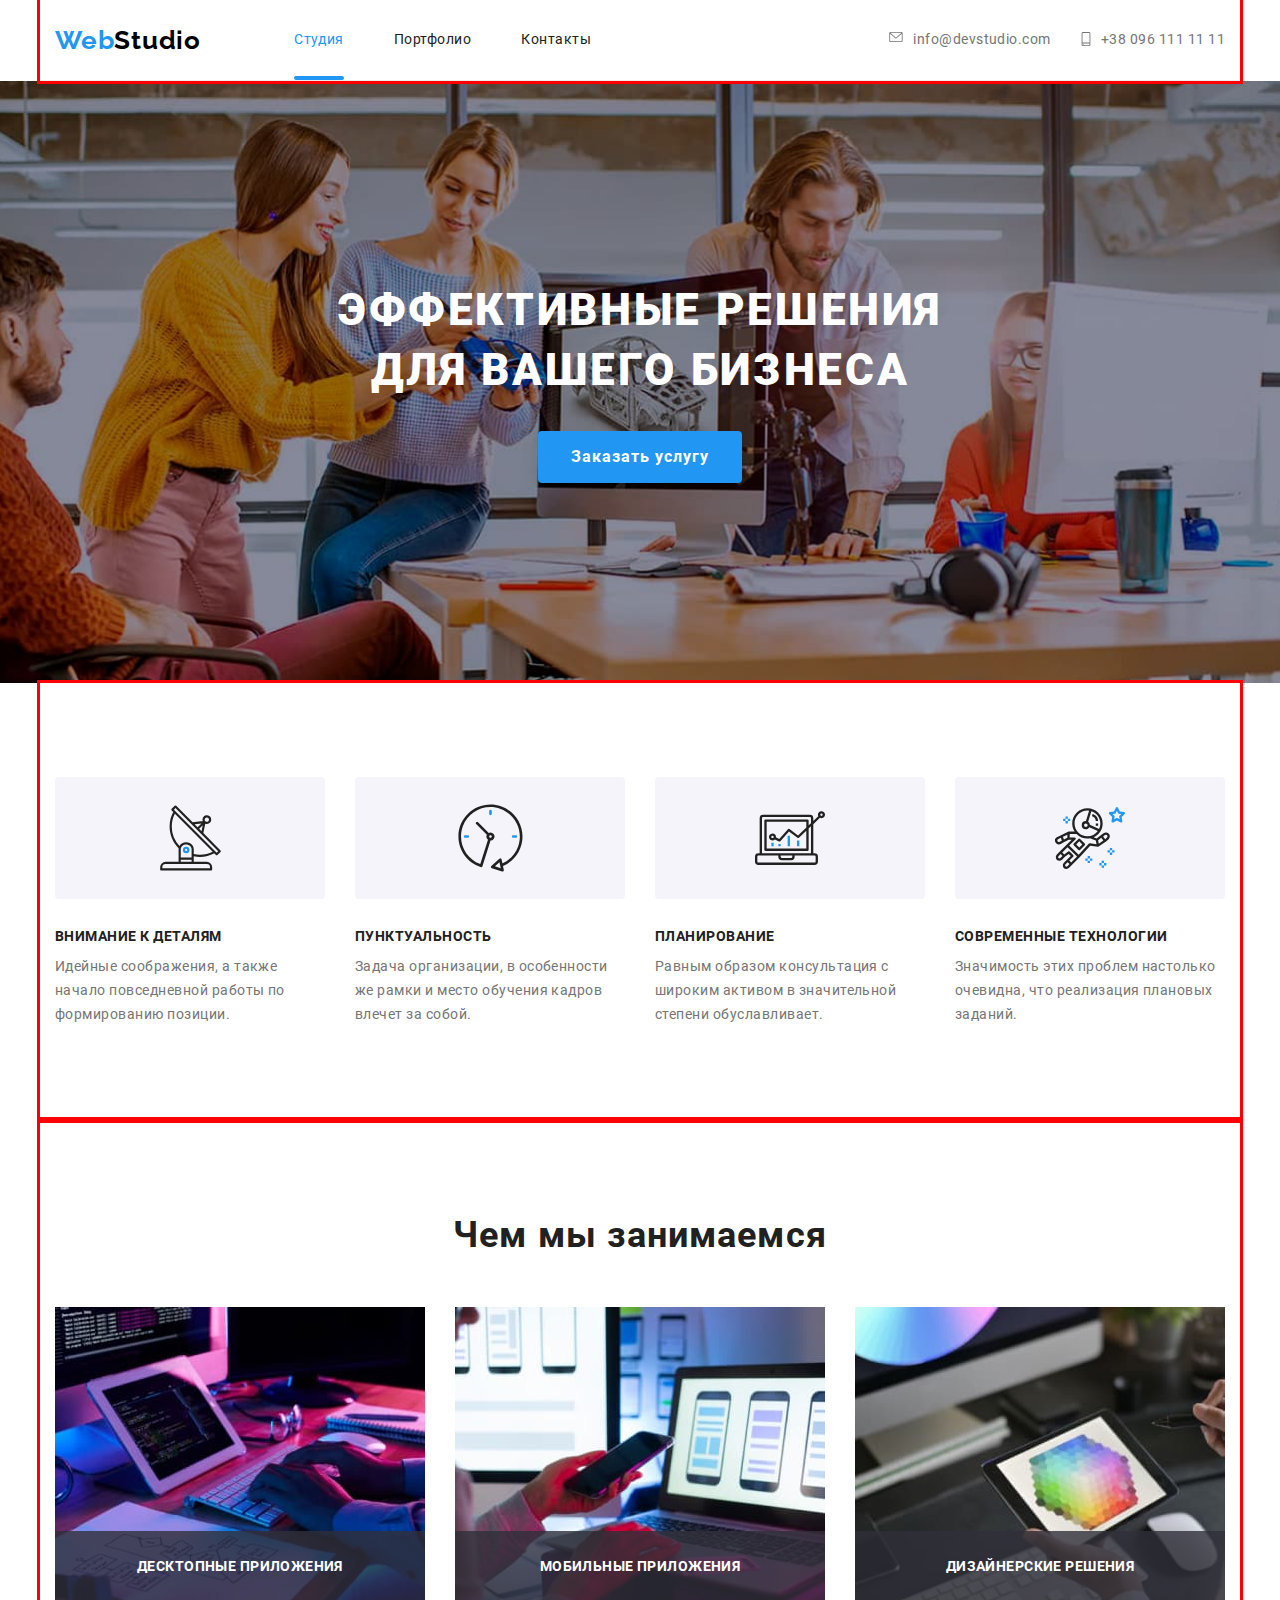
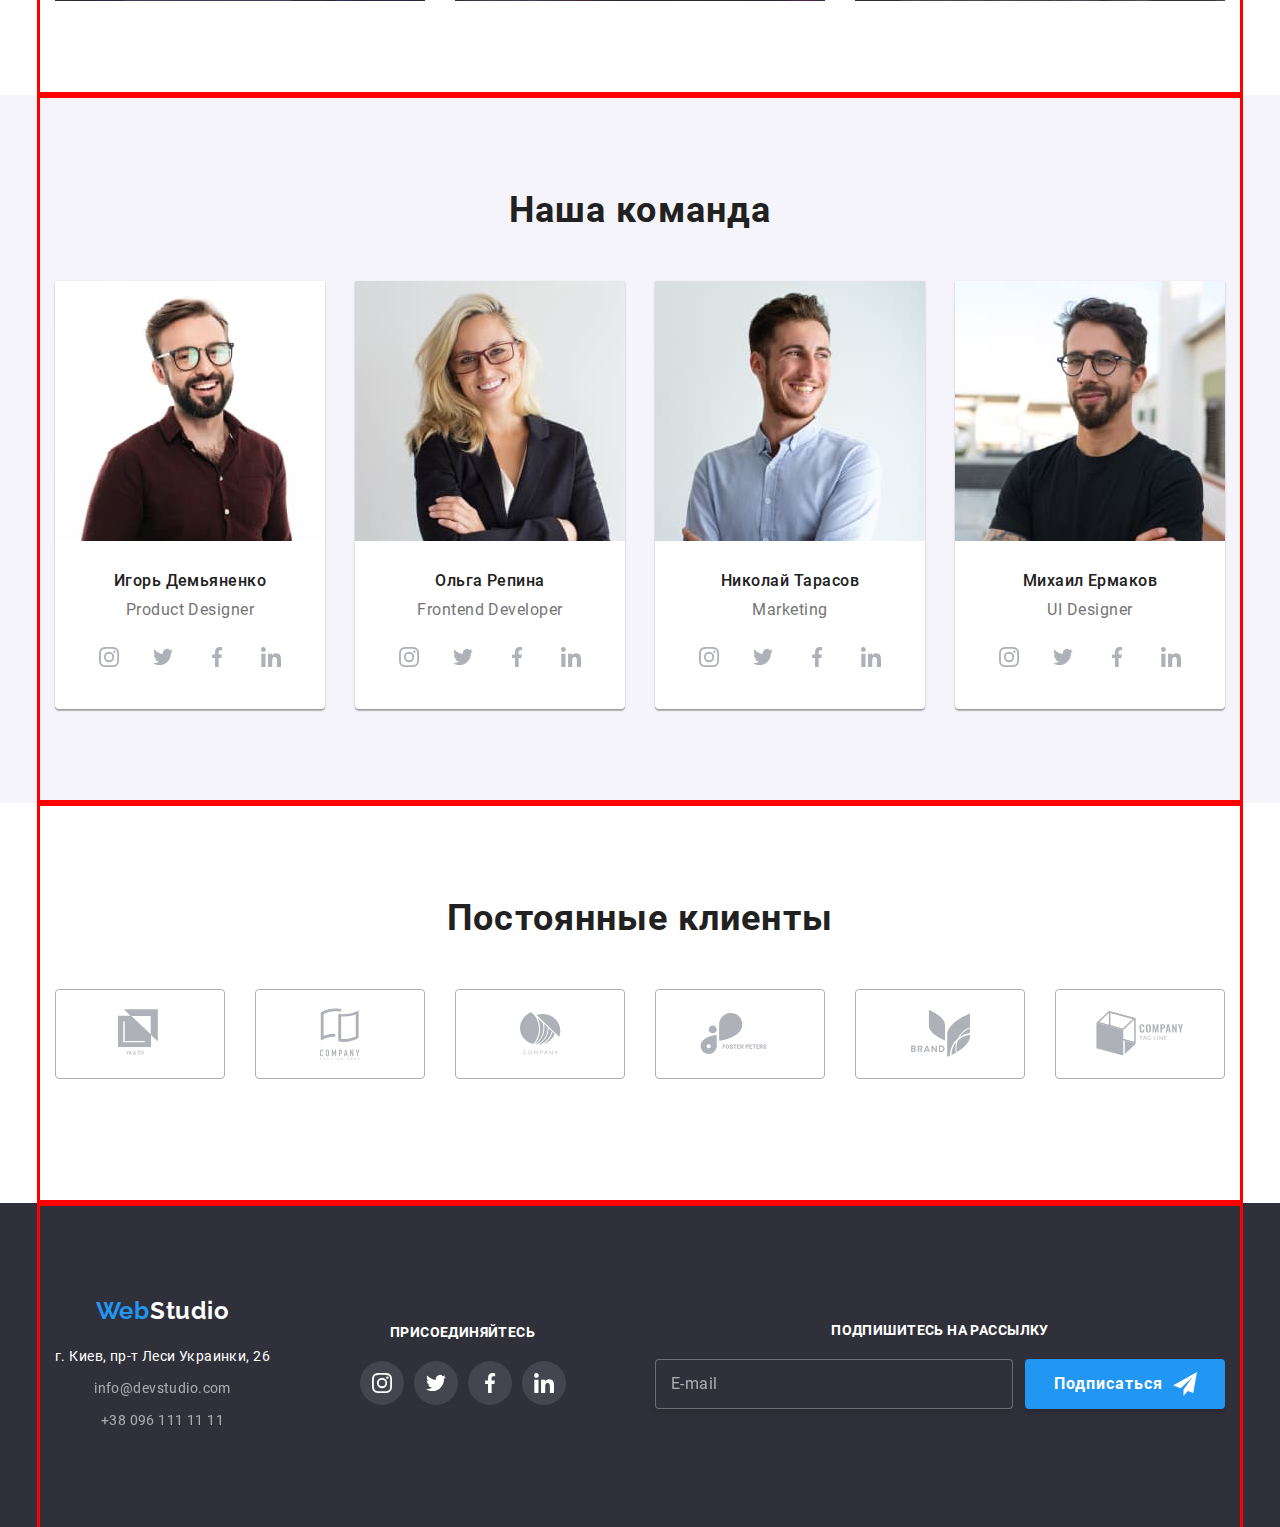
==== commit a8c0e2d1: "mobile version" ====
--- a/index.html
+++ b/index.html
@@ -58,9 +58,10 @@
             <button data-modal-open class="hero-button ">Заказать услугу</button>
         </section>
         <!-- Особенности работы -->
-        <section class="container">
+        <section>
+            <div class="container">
             <!-- <h2>Особенности</h2> -->
-            <ul class="features">
+                <ul class="features">
                     <li class="features-item">
                         <div class="features-icon">
                             <svg class="antenna" width="65" height="70">
@@ -97,7 +98,8 @@
                         <h3 class="features-title">Современные технологии</h3>
                         <p class="features-text">Значимость этих проблем настолько очевидна, что реализация плановых заданий.</p>
                     </li>
-            </ul>   
+                </ul>
+            </div>
         </section>    
         <!-- Чем мы занимаемся -->
         <section class="section workes-container">
@@ -151,9 +153,10 @@
             </div>
         </section>
         <!-- Наша команда -->
-        <section class="container team-container">
-            <h2 class="section-title">Наша команда</h2>
-            <ul class="team">
+        <section class="team-container">
+            <div class="container">
+                <h2 class="section-title">Наша команда</h2>
+                <ul class="team">
                     <li class="team-item">
                         <picture>
                             <source
@@ -362,12 +365,14 @@
                             </li>
                         </ul>
                     </li>
-            </ul>
+                </ul>
+            </div>
         </section>
         <!-- Постоянные клиенты -->
-        <section class="container">
-             <h2 class="section-title">Постоянные клиенты</h2>
-            <ul class="clients">
+        <section>
+            <div class="container">
+                <h2 class="section-title">Постоянные клиенты</h2>
+                <ul class="clients">
                     <li class="clients-list">
                         <a href="#" class="client-link">
                             <svg class="logo-1" width="44" height="49">
@@ -410,12 +415,14 @@
                             </svg>
                         </a>
                     </li>
-            </ul>
+                </ul>
+            </div>
         </section>
     </main>    
     <!-- Футер -->
     <footer class="footer">
-        <div class="footer-content">
+        <div class="container">
+            <div class="footer-content">
                 <a href="#" class="logo footer-logo"><span>Web</span>Studio</a>
                 <address>
                     <ul class="contacte">
@@ -424,8 +431,8 @@
                         <li class="contacte-item"><a href="tel:+380961111111" class="footer-link">+38 096 111 11 11</a></li>
                     </ul>
                 </address>
-        </div>
-        <div class="resources">
+            </div>
+            <div class="resources">
                 <h3 class="resources-title">присоединяйтесь</h3>
                 <ul class="resources-list">
                     <li class="resources-item">
@@ -457,8 +464,8 @@
                         </a>
                     </li>
                 </ul>
-        </div>
-        <div>
+            </div>
+            <div>
                 <form action="#" class="subscription">
                     <label for="mail" class="subscription-text">Подпишитесь на рассылку</label>
                     <div class="subscription-btns">
@@ -470,6 +477,7 @@
                         </button>
                     </div>
                 </form>
+            </div>
         </div>
     </footer>
     <!-- Модальное окно -->
--- a/css/main.min.css
+++ b/css/main.min.css
@@ -1,3 +1,3 @@
 /*! modern-normalize v1.0.0 | MIT License | https://github.com/sindresorhus/modern-normalize */*,*::before,*::after{-webkit-box-sizing:border-box;box-sizing:border-box}:root{-moz-tab-size:4;-o-tab-size:4;tab-size:4}html{line-height:1.15;-webkit-text-size-adjust:100%}body{margin:0}body{font-family:system-ui,-apple-system,"Segoe UI",Roboto,Helvetica,Arial,sans-serif,"Apple Color Emoji","Segoe UI Emoji"}hr{height:0;color:inherit}abbr[title]{-webkit-text-decoration:underline dotted;text-decoration:underline dotted}b,strong{font-weight:bolder}code,kbd,samp,pre{font-family:ui-monospace, SFMono-Regular, Consolas, "Liberation Mono", Menlo,- monospace;font-size:1em}small{font-size:80%}sub,sup{font-size:75%;line-height:0;position:relative;vertical-align:baseline}sub{bottom:-0.25em}sup{top:-0.5em}table{text-indent:0;border-color:inherit}button,input,optgroup,select,textarea{font-family:inherit;font-size:100%;line-height:1.15;margin:0}button,select{text-transform:none}button,[type="button"],[type="reset"],[type="submit"]{-webkit-appearance:button}::-moz-focus-inner{border-style:none;padding:0}:-moz-focusring{outline:1px dotted ButtonText}:-moz-ui-invalid{box-shadow:none}legend{padding:0}progress{vertical-align:baseline}::-webkit-inner-spin-button,::-webkit-outer-spin-button{height:auto}[type="search"]{-webkit-appearance:textfield;outline-offset:-2px}::-webkit-search-decoration{-webkit-appearance:none}::-webkit-file-upload-button{-webkit-appearance:button;font:inherit}summary{display:list-item}html{-webkit-box-sizing:border-box;box-sizing:border-box}*,*::before,*::after{-webkit-box-sizing:inherit;box-sizing:inherit}body{color:#757575;background-color:#fff;font-family:Roboto, sans-serif;font-style:400;font-weight:400;letter-spacing:0.03em;margin:0}body.modal-open{overflow:hidden}ul{list-style:none;padding:0;margin:0}a{text-decoration:none}h1,h2,h3,h4,h5,h6,p{margin-top:0;margin-bottom:0}img{display:block;max-width:100%;height:auto;margin-left:auto;margin-right:auto}.section-title{margin-bottom:30px;font-family:Roboto;font-style:normal;font-weight:700;font-size:28px;line-height:1.18;text-align:center;letter-spacing:0.03em;color:#212121}@media screen and (min-width: 1200px){.section-title{margin-bottom:50px;font-size:36px;line-height:1.17}}.container{padding-right:15px;padding-left:15px;margin-right:auto;margin-left:auto;outline:3px solid red}@media screen and (min-width: 480px){.container{width:480px;padding-top:60px;padding-bottom:60px}}@media screen and (min-width: 768px){.container{width:768px}}@media screen and (min-width: 1200px){.container{width:1200px;padding-top:94px;padding-bottom:94px}}@font-face{font-family:"Roboto";font-style:normal;font-weight:400;src:url("../fonts/roboto-v20-latin_cyrillic-regular.eot");src:local(""),url("../fonts/roboto-v20-latin_cyrillic-regular.eot?#iefix") format("embedded-opentype"),url("../fonts/roboto-v20-latin_cyrillic-regular.woff2") format("woff2"),url("../fonts/roboto-v20-latin_cyrillic-regular.woff") format("woff"),url("../fonts/roboto-v20-latin_cyrillic-regular.ttf") format("truetype"),url("../fonts/roboto-v20-latin_cyrillic-regular.svg#Roboto") format("svg")}@font-face{font-family:"Roboto";font-style:normal;font-weight:500;src:url("../fonts/roboto-v20-latin_cyrillic-500.eot");src:local(""),url("../fonts/roboto-v20-latin_cyrillic-500.eot?#iefix") format("embedded-opentype"),url("../fonts/roboto-v20-latin_cyrillic-500.woff2") format("woff2"),url("../fonts/roboto-v20-latin_cyrillic-500.woff") format("woff"),url("../fonts/roboto-v20-latin_cyrillic-500.ttf") format("truetype"),url("../fonts/roboto-v20-latin_cyrillic-500.svg#Roboto") format("svg")}@font-face{font-family:"Roboto";font-style:normal;font-weight:700;src:url("../fonts/roboto-v20-latin_cyrillic-700.eot");src:local(""),url("../fonts/roboto-v20-latin_cyrillic-700.eot?#iefix") format("embedded-opentype"),url("../fonts/roboto-v20-latin_cyrillic-700.woff2") format("woff2"),url("../fonts/roboto-v20-latin_cyrillic-700.woff") format("woff"),url("../fonts/roboto-v20-latin_cyrillic-700.ttf") format("truetype"),url("../fonts/roboto-v20-latin_cyrillic-700.svg#Roboto") format("svg")}@font-face{font-family:"Roboto";font-style:normal;font-weight:400;src:url("../fonts/roboto-v20-latin_cyrillic-regular.eot");src:local(""),url("../fonts/roboto-v20-latin_cyrillic-regular.eot?#iefix") format("embedded-opentype"),url("../fonts/roboto-v20-latin_cyrillic-regular.woff2") format("woff2"),url("../fonts/roboto-v20-latin_cyrillic-regular.woff") format("woff"),url("../fonts/roboto-v20-latin_cyrillic-regular.ttf") format("truetype"),url("../fonts/roboto-v20-latin_cyrillic-regular.svg#Roboto") format("svg")}@font-face{font-family:"Roboto";font-style:normal;font-weight:900;src:url("../fonts/roboto-v20-latin_cyrillic-900.eot");src:local(""),url("../fonts/roboto-v20-latin_cyrillic-900.eot?#iefix") format("embedded-opentype"),url("../fonts/roboto-v20-latin_cyrillic-900.woff2") format("woff2"),url("../fonts/roboto-v20-latin_cyrillic-900.woff") format("woff"),url("../fonts/roboto-v20-latin_cyrillic-900.ttf") format("truetype"),url("../fonts/roboto-v20-latin_cyrillic-900.svg#Roboto") format("svg")}@font-face{font-family:"Raleway";font-style:normal;font-weight:400;src:url("../fonts/raleway-v18-latin_cyrillic-regular.eot");src:local(""),url("../fonts/raleway-v18-latin_cyrillic-regular.eot?#iefix") format("embedded-opentype"),url("../fonts/raleway-v18-latin_cyrillic-regular.woff2") format("woff2"),url("../fonts/raleway-v18-latin_cyrillic-regular.woff") format("woff"),url("../fonts/raleway-v18-latin_cyrillic-regular.ttf") format("truetype"),url("../fonts/raleway-v18-latin_cyrillic-regular.svg#Raleway") format("svg")}@font-face{font-family:"Raleway";font-style:normal;font-weight:700;src:url("../fonts/raleway-v18-latin_cyrillic-700.eot");src:local(""),url("../fonts/raleway-v18-latin_cyrillic-700.eot?#iefix") format("embedded-opentype"),url("../fonts/raleway-v18-latin_cyrillic-700.woff2") format("woff2"),url("../fonts/raleway-v18-latin_cyrillic-700.woff") format("woff"),url("../fonts/raleway-v18-latin_cyrillic-700.ttf") format("truetype"),url("../fonts/raleway-v18-latin_cyrillic-700.svg#Raleway") format("svg")}header .container{position:relative;padding-top:0;padding-bottom:0;border-bottom:1px solid #ececec;z-index:999}@media screen and (max-width: 767px){header .container{width:100%}}.logo{color:#000;font-family:Raleway, sans-serif;font-weight:700;font-size:24px;line-height:1.17;letter-spacing:0.03em}@media screen and (max-width: 767px){.logo{padding-bottom:16px;padding-top:16px}}@media screen and (min-width: 768px){.logo{margin-right:88px}}@media screen and (min-width: 1200px){.logo{margin-right:93px;font-size:26px;line-height:1.19}}.logo span{color:#2196f3}.main-nav{display:-webkit-box;display:-ms-flexbox;display:flex;-webkit-box-align:center;-ms-flex-align:center;align-items:center;-webkit-box-pack:justify;-ms-flex-pack:justify;justify-content:space-between}.site-nav{color:#212121}@media screen and (max-width: 767px){.site-nav{margin-bottom:60px}}@media screen and (min-width: 768px){.site-nav{display:-webkit-box;display:-ms-flexbox;display:flex}}.site-nav .link{color:#212121}@media screen and (max-width: 767px){.site-nav .link{font-family:Roboto;font-style:normal;font-weight:500;font-size:18px;line-height:1.17;letter-spacing:0.02em}}@media screen and (min-width: 768px){.site-nav .link{display:block;-webkit-box-align:baseline;-ms-flex-align:baseline;align-items:baseline;padding-top:32px;padding-bottom:32px;font-size:14px;line-height:1.14}}.site-nav .link:hover,.site-nav .link:focus{color:#2196f3;-webkit-transition:color 250ms cubic-bezier(0.4, 0, 0.2, 1);transition:color 250ms cubic-bezier(0.4, 0, 0.2, 1)}@media screen and (max-width: 767px){.site-nav .item:not(:last-child){margin-bottom:40px}}@media screen and (min-width: 768px){.site-nav .item:not(:last-child){margin-right:50px}}.site-nav .link.current{position:relative;color:#2196f3}.site-nav .current::after{content:"";position:absolute;left:0;margin-top:8px;display:block;width:100%;height:4px;background-color:#2196f3;border-radius:2px}@media screen and (min-width: 768px){.site-nav .current::after{bottom:0;margin-top:0}}.auth-nav{margin-left:auto;-webkit-box-align:center;-ms-flex-align:center;align-items:center}@media screen and (min-width: 768px){.auth-nav{padding-top:21px;padding-bottom:21px}}@media screen and (min-width: 1200px){.auth-nav{display:-webkit-box;display:-ms-flexbox;display:flex;padding-top:0;padding-bottom:0}}.auth-nav .link{color:#757575}@media screen and (max-width: 767px){.auth-nav .link{font-family:Roboto;font-style:normal;font-weight:500;font-size:18px;line-height:1.17;letter-spacing:0.02em;-webkit-box-align:baseline;-ms-flex-align:baseline;align-items:baseline}}@media screen and (min-width: 768px){.auth-nav .link{font-size:12px}}@media screen and (min-width: 1200px){.auth-nav .link{display:-webkit-box;display:-ms-flexbox;display:flex;-webkit-box-pack:center;-ms-flex-pack:center;justify-content:center;-ms-flex-line-pack:center;align-content:center;padding-top:32px;padding-bottom:32px;font-size:14px;line-height:1.14}}.auth-nav .link:hover,.auth-nav .link:focus{color:#2196f3;fill:#2196f3;-webkit-transition:color 250ms cubic-bezier(0.4, 0, 0.2, 1),fill 250ms cubic-bezier(0.4, 0, 0.2, 1);transition:color 250ms cubic-bezier(0.4, 0, 0.2, 1),fill 250ms cubic-bezier(0.4, 0, 0.2, 1)}.auth-nav .link:hover .envelope,.auth-nav .link:focus .envelope,.auth-nav .link:hover .smartphone,.auth-nav .link:focus .smartphone{color:#2196f3;fill:#2196f3;-webkit-transition:color 250ms cubic-bezier(0.4, 0, 0.2, 1),fill 250ms cubic-bezier(0.4, 0, 0.2, 1);transition:color 250ms cubic-bezier(0.4, 0, 0.2, 1),fill 250ms cubic-bezier(0.4, 0, 0.2, 1)}.envelope,.smartphone{margin-right:10px;fill:#757575}@media screen and (max-width: 767px){.item-mail{margin-bottom:16px}}@media screen and (min-width: 1200px){.item-mail{margin-right:30px}}@media screen and (min-width: 768px){.envelope{width:14px;height:10px}.smartphone{width:10px;height:14px}}.hero{max-width:1600px;margin-left:auto;margin-right:auto;padding-top:118px;padding-bottom:118px;background-color:#2f303a;background-image:-webkit-gradient(linear, left bottom, left top, from(rgba(47,48,58,0.4)), to(rgba(47,48,58,0.4))),url("/images/mobile/Hero-mobile.jpg");background-image:linear-gradient(to top, rgba(47,48,58,0.4), rgba(47,48,58,0.4)),url("/images/mobile/Hero-mobile.jpg");background-repeat:no-repeat;background-position:center;background-size:cover;color:#fff;text-align:center}@media screen and (min-width: 1200px){.hero{padding-top:200px;padding-bottom:200px}}@media screen and (min-device-pixel-ratio: 2), screen and (-webkit-min-device-pixel-ratio: 2), screen and (min-resolution: 192dpi), screen and (min-resolution: 2dppx){.hero{background-image:url(../../images/mobile/Hero-mobile@2x.jpg)}}@media screen and (min-width: 481px){.hero{background-image:url(../../images/table/Hero-table.jpg)}}@media screen and (min-width: 481px) and (min-device-pixel-ratio: 2), screen and (min-width: 481px) and (-webkit-min-device-pixel-ratio: 2), screen and (min-width: 481px) and (min-resolution: 192dpi), screen and (min-width: 481px) and (min-resolution: 2dppx){.hero{background-image:url(../../images/table/Hero-table@2x.jpg)}}@media screen and (min-width: 769px){.hero{background-image:url(../../images/desktop/Hero-desktop.jpg)}}@media screen and (min-width: 769px) and (min-device-pixel-ratio: 2), screen and (min-width: 769px) and (-webkit-min-device-pixel-ratio: 2), screen and (min-width: 769px) and (min-resolution: 192dpi), screen and (min-width: 769px) and (min-resolution: 2dppx){.hero{background-image:url(../../images/desktop/Hero-desktop@2x.jpg)}}.hero-title{margin-bottom:30px;font-family:Roboto;font-style:normal;font-weight:900;font-size:26px;line-height:1.62;text-align:center;letter-spacing:0.06em;text-transform:uppercase}@media screen and (min-width: 1200px){.hero-title{font-size:44px;line-height:1.36}}.hero-button{display:inline-block;padding:10px 32px;min-width:200px;background-color:#2196f3;color:#fff;border:1px solid transparent;font-family:inherit;font-weight:700;font-size:16px;line-height:1.88;-webkit-box-align:center;-ms-flex-align:center;align-items:center;letter-spacing:0.06em;border-radius:4px;-webkit-box-shadow:0px 4px 4px rgba(0,0,0,0.15);box-shadow:0px 4px 4px rgba(0,0,0,0.15);cursor:pointer}.hero-button:focus{outline:none}@media screen and (min-width: 768px){.features{display:-webkit-box;display:-ms-flexbox;display:flex;-ms-flex-wrap:wrap;flex-wrap:wrap;margin-right:-15px}}@media screen and (min-width: 1200px){.features{display:-webkit-box;display:-ms-flexbox;display:flex;margin-right:0}}.features-item{margin-right:30px;margin-bottom:30px;width:100%}.features-item:nth-last-child(-n+1){margin-bottom:0}@media screen and (min-width: 768px) and (max-width: 1199px){.features-item{width:calc((100% - 30px) / 2);margin-right:15px}.features-item:nth-child(2n){margin-right:0}.features-item:nth-child(n+3){margin-bottom:0}}@media screen and (min-width: 1200px){.features-item{width:calc((100% - 90px) / 4);margin-right:30px;margin-bottom:0}.features-item:last-child{margin-right:0}}.features-icon{display:-webkit-box;display:-ms-flexbox;display:flex;-webkit-box-align:center;-ms-flex-align:center;align-items:center;-webkit-box-pack:center;-ms-flex-pack:center;justify-content:center;padding-top:25px;padding-bottom:25px;border:1px solid transparent;border-radius:4px;background-color:#f5f4fa}.features-title{margin-top:30px;margin-bottom:10px;display:block;-webkit-box-pack:center;-ms-flex-pack:center;justify-content:center;color:#212121;font-weight:700;font-size:14px;line-height:1.14;text-transform:uppercase}.features-text{font-size:14px;line-height:1.71}@media screen and (max-width: 1199px){.workes-container{display:none}}.workes{display:-webkit-box;display:-ms-flexbox;display:flex}.workes .item:not(:last-of-type){margin-right:30px}.workes-box{position:relative;display:-webkit-box;display:-ms-flexbox;display:flex}.workes-text{display:-webkit-inline-box;display:-ms-inline-flexbox;display:inline-flex;padding-top:27px;padding-bottom:27px;width:100%;font-size:14px;font-weight:700;line-height:16px;-webkit-box-pack:center;-ms-flex-pack:center;justify-content:center;letter-spacing:0.03em;text-transform:uppercase;color:#fff;background-color:rgba(47,48,58,0.8);position:absolute;left:0;bottom:0}.team-container{background:#f5f4fa;max-width:1600px}@media screen and (min-width: 768px) and (max-width: 1199px){.team{display:-webkit-box;display:-ms-flexbox;display:flex;-ms-flex-wrap:wrap;flex-wrap:wrap}}@media screen and (min-width: 1200px){.team{display:-webkit-box;display:-ms-flexbox;display:flex;margin-right:0}}.team-item{padding-bottom:24px;margin-bottom:30px;width:100%;-webkit-box-shadow:0px 1px 3px rgba(0,0,0,0.12),0px 1px 1px rgba(0,0,0,0.14),0px 2px 1px rgba(0,0,0,0.2);box-shadow:0px 1px 3px rgba(0,0,0,0.12),0px 1px 1px rgba(0,0,0,0.14),0px 2px 1px rgba(0,0,0,0.2);border-radius:0px 0px 4px 4px;background-color:#fff}@media screen and (max-width: 767px){.team-item:nth-last-child(-n+1){margin-bottom:0}}@media screen and (min-width: 768px) and (max-width: 1199px){.team-item{width:calc((100% - 30px) / 2);margin-right:15px}.team-item:nth-child(2n){margin-right:0}.team-item:nth-child(n+3){margin-bottom:0}}@media screen and (min-width: 1200px){.team-item{padding-bottom:30px;width:calc((100% - 90px) / 4);margin-right:30px;margin-bottom:0}.team-item:last-child{margin-right:0}}.team-title{margin-top:30px;margin-bottom:10px;font-family:Roboto;font-style:normal;font-weight:500;font-size:16px;line-height:1.19;text-align:center;letter-spacing:0.03em;color:#212121}.team-text{margin-bottom:16px;font-family:Roboto;font-style:normal;font-weight:400;font-size:16px;line-height:1.19;text-align:center;letter-spacing:0.03em}.social{display:-webkit-box;display:-ms-flexbox;display:flex;-webkit-box-pack:center;-ms-flex-pack:center;justify-content:center;height:44px}.social-item:not(:last-child){margin-right:10px}.instagram,.twitter,.facebook,.linkedin{margin:0;padding:0;fill:#afb1b8}.social-link{display:-webkit-box;display:-ms-flexbox;display:flex;padding:12px;width:44px;height:44px}.social-link:hover,.social-link:focus{background-color:#2196f3;width:44px;height:44px;border:1px soli transparent;border-radius:50%}.social-link:hover .instagram,.social-link:focus .instagram,.social-link:hover .twitter,.social-link:focus .twitter,.social-link:hover .facebook,.social-link:focus .facebook,.social-link:hover .linkedin,.social-link:focus .linkedin{color:#2196f3;fill:#fff;-webkit-transition:color 250ms cubic-bezier(0.4, 0, 0.2, 1),fill 250ms cubic-bezier(0.4, 0, 0.2, 1);transition:color 250ms cubic-bezier(0.4, 0, 0.2, 1),fill 250ms cubic-bezier(0.4, 0, 0.2, 1)}.clients{display:-webkit-box;display:-ms-flexbox;display:flex;-ms-flex-wrap:wrap;flex-wrap:wrap;-webkit-box-pack:center;-ms-flex-pack:center;justify-content:center;-ms-flex-line-pack:center;align-content:center}@media screen and (min-width: 768px){.clients{display:-webkit-box;display:-ms-flexbox;display:flex;-ms-flex-wrap:wrap;flex-wrap:wrap}}@media screen and (min-width: 1200px){.clients{display:-webkit-inline-box;display:-ms-inline-flexbox;display:inline-flex;-webkit-box-pack:justify;-ms-flex-pack:justify;justify-content:space-between}}.clients-list{width:210px;height:90px;border:1px solid #afb1b8;-webkit-box-sizing:border-box;box-sizing:border-box;border-radius:4px;-ms-flex-line-pack:center;align-content:center}@media screen and (max-width: 767px){.clients-list:nth-child(2n+1){margin-right:15px}.clients-list:nth-child(-n+4){margin-bottom:30px}}@media screen and (min-width: 768px) and (max-width: 1199px){.clients-list{width:calc((100% - 90px) / 3);margin-right:30px;margin-bottom:30px}.clients-list:nth-child(n+4){margin-bottom:0}.clients-list:nth-child(3n+3){margin-right:0}}@media screen and (min-width: 1200px){.clients-list{width:170px}.clients-list:not(:last-child){margin-right:30px}}.logo-1,.logo-2,.logo-3,.logo-4,.logo-5,.logo-6{fill:#afb1b8}.clients-list a{display:-webkit-box;display:-ms-flexbox;display:flex;width:100%;height:100%;-webkit-box-pack:center;-ms-flex-pack:center;justify-content:center;-webkit-box-align:center;-ms-flex-align:center;align-items:center}.clients-list a:hover,.clients-list a:focus{border:1px solid #2196f3;-webkit-transition:color 250ms cubic-bezier(0.4, 0, 0.2, 1);transition:color 250ms cubic-bezier(0.4, 0, 0.2, 1)}.clients-list a:hover .logo-1,.clients-list a:hover .logo-2,.clients-list a:hover .logo-3,.clients-list a:hover .logo-4,.clients-list a:hover .logo-5,.clients-list a:hover .logo-6,.clients-list a:focus .logo-1,.clients-list a:focus .logo-2,.clients-list a:focus .logo-3,.clients-list a:focus .logo-4,.clients-list a:focus .logo-5,.clients-list a:focus .logo-6{--color2: $accent-color;--color4: $accent-color;fill:#2196f3;transition:--color2 250ms cubic-bezier(0.4, 0, 0.2, 1),--color4 250ms cubic-bezier(0.4, 0, 0.2, 1),fill 250ms cubic-bezier(0.4, 0, 0.2, 1)}.footer{background-color:#2f303a;max-width:1600px;padding-right:15px;padding-left:15px;margin-left:auto;margin-right:auto;padding-top:60px;padding-bottom:60px;text-align:center}@media screen and (min-width: 768px){.footer{width:768px;display:-webkit-box;display:-ms-flexbox;display:flex;-ms-flex-wrap:wrap;flex-wrap:wrap;-ms-flex-pack:distribute;justify-content:space-around}}@media screen and (min-width: 1200px){.footer{width:1200px;padding-top:94px;padding-bottom:94px;display:-webkit-box;display:-ms-flexbox;display:flex;-webkit-box-pack:justify;-ms-flex-pack:justify;justify-content:space-between;text-align:start}}@media screen and (max-width: 1199px){.footer-content{margin-bottom:60px}}.footer-logo{font-family:Raleway;font-style:normal;font-weight:700;font-size:24px;line-height:1.17;text-align:center;letter-spacing:0.03em}.footer-content a{color:#fff;margin-right:0}.footer span{color:#2196f3}.contacte{margin-top:20px}.contacte-item{max-width:100%}.contacte-item:not(:last-child){margin-bottom:8px}.address-link{font-family:Roboto;font-style:normal;font-weight:normal;font-size:14px;line-height:1.71;text-align:center;letter-spacing:0.03em}.footer-link{opacity:0.6;font-family:Roboto;font-style:normal;font-weight:normal;font-size:14px;line-height:1.71;text-align:center;letter-spacing:0.03em}@media screen and (max-width: 1199px){.resources{margin-bottom:60px}}.resources-title{font-size:14px;line-height:1.14;font-weight:bold;letter-spacing:0.03em;text-transform:uppercase;color:#fff;margin-bottom:20px}.resources-list{display:-webkit-inline-box;display:-ms-inline-flexbox;display:inline-flex}.resources-item{display:-webkit-box;display:-ms-flexbox;display:flex;width:44px;height:44px}.resources-link{display:-webkit-box;display:-ms-flexbox;display:flex;width:100%;height:100%;border:1px solid transparent;border-radius:50%;background:rgba(255,255,255,0.1);-webkit-box-align:center;-ms-flex-align:center;align-items:center;-webkit-box-pack:center;-ms-flex-pack:center;justify-content:center}.resources-link:hover,.resources-link:focus{background:#2196f3;-webkit-transition:background 250ms cubic-bezier(0.4, 0, 0.2, 1);transition:background 250ms cubic-bezier(0.4, 0, 0.2, 1)}.resources-item:not(:last-child){margin-right:10px}.resources-link svg{margin:0;fill:#fff}.subscription{display:block}.subscription-text{font-family:Roboto;font-style:normal;font-weight:bold;font-size:14px;line-height:1.14;letter-spacing:0.03em;text-transform:uppercase;color:#fff}.subscription-btns{margin-top:20px}@media screen and (min-width: 1200px){.subscription-btns{display:-webkit-box;display:-ms-flexbox;display:flex;-webkit-box-align:center;-ms-flex-align:center;align-items:center;-webkit-box-pack:center;-ms-flex-pack:center;justify-content:center}}.subscription input{padding:15px;font-size:16px;line-height:1.25;width:450px;color:#fff;font-weight:400;background-color:#2f303a;border:1px solid rgba(255,255,255,0.3);-webkit-filter:drop-shadow(0px 4px 4px rgba(0,0,0,0.15));filter:drop-shadow(0px 4px 4px rgba(0,0,0,0.15));border-radius:4px}@media screen and (min-width: 1200px){.subscription input{width:358px;height:50px;margin-right:12px}}.subscription input::-webkit-input-placeholder{display:-webkit-box;display:flex;-webkit-box-align:center;align-items:center;color:rgba(255,255,255,0.6);align-items:center;font-weight:400;font-size:16px;line-height:1.25;letter-spacing:0.03em}.subscription input:-ms-input-placeholder{display:-ms-flexbox;display:flex;-ms-flex-align:center;align-items:center;color:rgba(255,255,255,0.6);align-items:center;font-weight:400;font-size:16px;line-height:1.25;letter-spacing:0.03em}.subscription input::-ms-input-placeholder{display:-ms-flexbox;display:flex;-ms-flex-align:center;align-items:center;color:rgba(255,255,255,0.6);align-items:center;font-weight:400;font-size:16px;line-height:1.25;letter-spacing:0.03em}.subscription input::placeholder{display:-webkit-box;display:-ms-flexbox;display:flex;-webkit-box-align:center;-ms-flex-align:center;align-items:center;color:rgba(255,255,255,0.6);align-items:center;font-weight:400;font-size:16px;line-height:1.25;letter-spacing:0.03em}.subscription input:not(:placeholder-shown)+.subscription input{color:#fff;background-color:#2f303a}.subscription button{position:relative;width:200px;padding:10px 10px 10px 29px;margin-top:20px;margin-right:auto;margin-left:auto;background-color:#2196f3;-webkit-box-shadow:0px 4px 4px rgba(0,0,0,0.15);box-shadow:0px 4px 4px rgba(0,0,0,0.15);border-radius:4px;border:none;font-weight:bold;font-size:16px;line-height:1.87;display:-webkit-box;display:-ms-flexbox;display:flex;-webkit-box-align:center;-ms-flex-align:center;align-items:center;text-align:center;letter-spacing:0.06em;color:#fff;cursor:pointer}@media screen and (min-width: 1200px){.subscription button{margin-top:0}}.send{height:24px;width:24px;margin-left:10px}.backdrop{position:fixed;top:0;left:0;width:100%;height:100%;background-color:rgba(0,0,0,0.2);opacity:1;z-index:9999;-webkit-transition:opacity 250ms cubic-bezier(0.4, 0, 0.2, 1);transition:opacity 250ms cubic-bezier(0.4, 0, 0.2, 1);padding:93px 15px;overflow-y:scroll}@media screen and (min-width: 768px){.backdrop{padding:208px 159px}}@media screen and (min-width: 1200px){.backdrop{padding:0}}.backdrop.is-hidden{opacity:0;pointer-events:none}.backdrop.is-hidden .modal{-webkit-transform:translate(-50%, -50%) scale(0.9);transform:translate(-50%, -50%) scale(0.9)}.modal-svg{position:relative}.modal{min-width:450px;min-height:581px;background-color:#fff;-webkit-box-shadow:0px 1px 3px rgba(0,0,0,0.12),0px 1px 1px rgba(0,0,0,0.14),0px 2px 1px rgba(0,0,0,0.2);box-shadow:0px 1px 3px rgba(0,0,0,0.12),0px 1px 1px rgba(0,0,0,0.14),0px 2px 1px rgba(0,0,0,0.2);border-radius:4px}@media screen and (min-width: 768px){.modal{min-width:450px;position:absolute;top:50%;left:50%;-webkit-transform:translate(-50%, -50%) scale(1);transform:translate(-50%, -50%) scale(1);-webkit-transition:-webkit-transform 250ms cubic-bezier(0.4, 0, 0.2, 1);transition:-webkit-transform 250ms cubic-bezier(0.4, 0, 0.2, 1);transition:transform 250ms cubic-bezier(0.4, 0, 0.2, 1);transition:transform 250ms cubic-bezier(0.4, 0, 0.2, 1), -webkit-transform 250ms cubic-bezier(0.4, 0, 0.2, 1)}}@media screen and (min-width: 1200px){.modal{min-width:528px}}.btn-modal{position:absolute;top:8px;right:8px;display:-webkit-box;display:-ms-flexbox;display:flex;-webkit-box-align:center;-ms-flex-align:center;align-items:center;-webkit-box-pack:center;-ms-flex-pack:center;justify-content:center;width:30px;height:30px;border:1px solid rgba(0,0,0,0.1);border-radius:50%;background-color:#fff;fill:#000;cursor:pointer;-webkit-transition:fill 250ms cubic-bezier(0.4, 0, 0.2, 1);transition:fill 250ms cubic-bezier(0.4, 0, 0.2, 1)}.btn-modal:hover,.btn-modal:focus{fill:#2196f3}.form{width:100%;height:100%;margin-right:auto;margin-left:auto;padding:40px}.form-title{margin-bottom:30px;font-weight:bold;font-size:20px;line-height:23px;text-align:center;letter-spacing:0.03em;color:#212121}.form-field{position:relative;display:-webkit-box;display:-ms-flexbox;display:flex;-webkit-box-orient:vertical;-webkit-box-direction:normal;-ms-flex-direction:column;flex-direction:column;margin-bottom:28px}.form-field input{margin:0;padding:14px 14px 14px 42px;border:1px solid rgba(33,33,33,0.2);border-radius:4px;cursor:pointer;font-size:16px;-webkit-transition-duration:250ms;transition-duration:250ms;-webkit-transition-timing-function:cubic-bezier(0.4, 0, 0.2, 1);transition-timing-function:cubic-bezier(0.4, 0, 0.2, 1)}.form-field input::-webkit-input-placeholder{color:rgba(117,117,117,0.5)}.form-field input:-ms-input-placeholder{color:rgba(117,117,117,0.5)}.form-field input::-ms-input-placeholder{color:rgba(117,117,117,0.5)}.form-field input::placeholder{color:rgba(117,117,117,0.5)}.form-field label{position:absolute;top:-17px;margin-bottom:4px;padding:0;font-family:Roboto;font-weight:normal;font-size:12px;line-height:14px;letter-spacing:0.01em;color:var(--primary-text-color)}.form-field textarea{margin:0;padding:12px 16px;border:1px solid rgba(33,33,33,0.2);border-radius:4px;resize:none;cursor:pointer}.form-field textarea::-webkit-input-placeholder{font-weight:normal;font-size:14px;line-height:1.14;letter-spacing:0.01em;color:rgba(117,117,117,0.5)}.form-field textarea:-ms-input-placeholder{font-weight:normal;font-size:14px;line-height:1.14;letter-spacing:0.01em;color:rgba(117,117,117,0.5)}.form-field textarea::-ms-input-placeholder{font-weight:normal;font-size:14px;line-height:1.14;letter-spacing:0.01em;color:rgba(117,117,117,0.5)}.form-field textarea::placeholder{font-weight:normal;font-size:14px;line-height:1.14;letter-spacing:0.01em;color:rgba(117,117,117,0.5)}.user,.phone,.email{position:absolute;top:50%;left:15px;-webkit-transform:translateY(-50%);transform:translateY(-50%);display:inline-block;fill:var(--title-text-color)}.form-field:focus-within>.user,.form-field:focus-within>.phone,.form-field:focus-within>.email{fill:#2196f3;-webkit-transition-duration:250ms;transition-duration:250ms;-webkit-transition-timing-function:cubic-bezier(0.4, 0, 0.2, 1);transition-timing-function:cubic-bezier(0.4, 0, 0.2, 1)}.form-input:focus,textarea:focus{border-color:#2196f3;outline:none;cursor:pointer;-webkit-transition-duration:250ms;transition-duration:250ms;-webkit-transition-timing-function:cubic-bezier(0.4, 0, 0.2, 1);transition-timing-function:cubic-bezier(0.4, 0, 0.2, 1)}.form-checkbox{display:inline-block;-webkit-box-align:center;-ms-flex-align:center;align-items:center;margin-bottom:30px}@media screen and (min-width: 1200px){.form-checkbox{padding-left:15px}}.check-box{-webkit-appearance:none;-moz-appearance:none;appearance:none;position:absolute;width:1px;height:1px;margin:-1px;border:0;padding:0;clip:rect(0 0 0 0);overflow:hidden}.check-label{display:-webkit-box;display:-ms-flexbox;display:flex;-webkit-box-align:center;-ms-flex-align:center;align-items:center;cursor:pointer}.check-text{font-family:Roboto;font-style:normal;font-weight:400;font-size:12px;line-height:1.71;letter-spacing:0.03em;color:#757575}@media screen and (min-width: 1200px){.check-text{font-size:14px}}.form-link{color:#2196f3;text-decoration:underline}.check-box+.icon-border{display:inline-block;margin-right:7px;background-color:#fff;border:2px solid #212121;border-radius:2px;width:16px;height:15px;-webkit-transition-duration:250ms;transition-duration:250ms;-webkit-transition-timing-function:cubic-bezier(0.4, 0, 0.2, 1);transition-timing-function:cubic-bezier(0.4, 0, 0.2, 1)}.check-box:checked+.icon-border{background-image:url("../icon/i-check.svg");border-color:transparent;background-color:#2196f3;background-size:contain;background-origin:border-box;border-radius:2px;-webkit-transition-duration:250ms;transition-duration:250ms;-webkit-transition-timing-function:cubic-bezier(0.4, 0, 0.2, 1);transition-timing-function:cubic-bezier(0.4, 0, 0.2, 1)}.form-btn{display:-webkit-box;display:-ms-flexbox;display:flex;-webkit-box-align:center;-ms-flex-align:center;align-items:center;-webkit-box-pack:center;-ms-flex-pack:center;justify-content:center;width:200px;padding-top:10px;padding-bottom:10px;margin-left:auto;margin-right:auto;background:#2196f3;-webkit-box-shadow:0px 4px 4px rgba(0,0,0,0.15);box-shadow:0px 4px 4px rgba(0,0,0,0.15);border-radius:4px;color:#fff;font-weight:700;font-size:16px;line-height:1.87;letter-spacing:0.06em;border-radius:4px;border:none;cursor:pointer}.form-btn:hover,.form-btn:focus{background:#188ce8;-webkit-box-shadow:0px 4px 4px rgba(0,0,0,0.15);box-shadow:0px 4px 4px rgba(0,0,0,0.15);border-radius:4px}.form-btn:focus{outline:none}.menu-button{display:-webkit-inline-box;display:-ms-inline-flexbox;display:inline-flex;margin:0;padding:0;border:none;background-color:transparent}@media screen and (min-width: 768px){.menu-button{display:none}}.menu-button .icon-cross{display:none}.menu-button.is-open .icon-cross{display:block}.menu-button.is-open .icon-menu{display:none}.menu-container{background-color:#fff;padding-top:60px;padding-bottom:60px;font-size:20px}@media screen and (max-width: 767px){.menu-container{display:none;position:absolute;top:100%;left:0;width:100%;border-top:1px solid #ececec;text-align:center}.menu-container.is-open{display:block}}@media screen and (min-width: 768px){.menu-container{display:-webkit-box;display:-ms-flexbox;display:flex;-webkit-box-pack:justify;-ms-flex-pack:justify;justify-content:space-between;-webkit-box-flex:1;-ms-flex-positive:1;flex-grow:1;padding:0}}
+ monospace;font-size:1em}small{font-size:80%}sub,sup{font-size:75%;line-height:0;position:relative;vertical-align:baseline}sub{bottom:-0.25em}sup{top:-0.5em}table{text-indent:0;border-color:inherit}button,input,optgroup,select,textarea{font-family:inherit;font-size:100%;line-height:1.15;margin:0}button,select{text-transform:none}button,[type="button"],[type="reset"],[type="submit"]{-webkit-appearance:button}::-moz-focus-inner{border-style:none;padding:0}:-moz-focusring{outline:1px dotted ButtonText}:-moz-ui-invalid{box-shadow:none}legend{padding:0}progress{vertical-align:baseline}::-webkit-inner-spin-button,::-webkit-outer-spin-button{height:auto}[type="search"]{-webkit-appearance:textfield;outline-offset:-2px}::-webkit-search-decoration{-webkit-appearance:none}::-webkit-file-upload-button{-webkit-appearance:button;font:inherit}summary{display:list-item}html{-webkit-box-sizing:border-box;box-sizing:border-box}*,*::before,*::after{-webkit-box-sizing:inherit;box-sizing:inherit}body{color:#757575;background-color:#fff;font-family:Roboto, sans-serif;font-style:400;font-weight:400;letter-spacing:0.03em;margin:0}body.modal-open{overflow:hidden}ul{list-style:none;padding:0;margin:0}a{text-decoration:none}h1,h2,h3,h4,h5,h6,p{margin-top:0;margin-bottom:0}img{display:block;max-width:100%;height:auto;margin-left:auto;margin-right:auto}.section-title{margin-bottom:30px;font-family:Roboto;font-style:normal;font-weight:700;font-size:28px;line-height:1.18;text-align:center;letter-spacing:0.03em;color:#212121}@media screen and (min-width: 1200px){.section-title{margin-bottom:50px;font-size:36px;line-height:1.17}}.container{padding-right:15px;padding-left:15px;margin-right:auto;margin-left:auto;outline:3px solid red}@media screen and (max-width: 767px){.container{padding-top:30px;padding-bottom:30px}}@media screen and (min-width: 480px){.container{width:480px;padding-top:60px;padding-bottom:60px}}@media screen and (min-width: 768px){.container{width:768px}}@media screen and (min-width: 1200px){.container{width:1200px;padding-top:94px;padding-bottom:94px}}@font-face{font-family:"Roboto";font-style:normal;font-weight:400;src:url("../fonts/roboto-v20-latin_cyrillic-regular.eot");src:local(""),url("../fonts/roboto-v20-latin_cyrillic-regular.eot?#iefix") format("embedded-opentype"),url("../fonts/roboto-v20-latin_cyrillic-regular.woff2") format("woff2"),url("../fonts/roboto-v20-latin_cyrillic-regular.woff") format("woff"),url("../fonts/roboto-v20-latin_cyrillic-regular.ttf") format("truetype"),url("../fonts/roboto-v20-latin_cyrillic-regular.svg#Roboto") format("svg")}@font-face{font-family:"Roboto";font-style:normal;font-weight:500;src:url("../fonts/roboto-v20-latin_cyrillic-500.eot");src:local(""),url("../fonts/roboto-v20-latin_cyrillic-500.eot?#iefix") format("embedded-opentype"),url("../fonts/roboto-v20-latin_cyrillic-500.woff2") format("woff2"),url("../fonts/roboto-v20-latin_cyrillic-500.woff") format("woff"),url("../fonts/roboto-v20-latin_cyrillic-500.ttf") format("truetype"),url("../fonts/roboto-v20-latin_cyrillic-500.svg#Roboto") format("svg")}@font-face{font-family:"Roboto";font-style:normal;font-weight:700;src:url("../fonts/roboto-v20-latin_cyrillic-700.eot");src:local(""),url("../fonts/roboto-v20-latin_cyrillic-700.eot?#iefix") format("embedded-opentype"),url("../fonts/roboto-v20-latin_cyrillic-700.woff2") format("woff2"),url("../fonts/roboto-v20-latin_cyrillic-700.woff") format("woff"),url("../fonts/roboto-v20-latin_cyrillic-700.ttf") format("truetype"),url("../fonts/roboto-v20-latin_cyrillic-700.svg#Roboto") format("svg")}@font-face{font-family:"Roboto";font-style:normal;font-weight:400;src:url("../fonts/roboto-v20-latin_cyrillic-regular.eot");src:local(""),url("../fonts/roboto-v20-latin_cyrillic-regular.eot?#iefix") format("embedded-opentype"),url("../fonts/roboto-v20-latin_cyrillic-regular.woff2") format("woff2"),url("../fonts/roboto-v20-latin_cyrillic-regular.woff") format("woff"),url("../fonts/roboto-v20-latin_cyrillic-regular.ttf") format("truetype"),url("../fonts/roboto-v20-latin_cyrillic-regular.svg#Roboto") format("svg")}@font-face{font-family:"Roboto";font-style:normal;font-weight:900;src:url("../fonts/roboto-v20-latin_cyrillic-900.eot");src:local(""),url("../fonts/roboto-v20-latin_cyrillic-900.eot?#iefix") format("embedded-opentype"),url("../fonts/roboto-v20-latin_cyrillic-900.woff2") format("woff2"),url("../fonts/roboto-v20-latin_cyrillic-900.woff") format("woff"),url("../fonts/roboto-v20-latin_cyrillic-900.ttf") format("truetype"),url("../fonts/roboto-v20-latin_cyrillic-900.svg#Roboto") format("svg")}@font-face{font-family:"Raleway";font-style:normal;font-weight:400;src:url("../fonts/raleway-v18-latin_cyrillic-regular.eot");src:local(""),url("../fonts/raleway-v18-latin_cyrillic-regular.eot?#iefix") format("embedded-opentype"),url("../fonts/raleway-v18-latin_cyrillic-regular.woff2") format("woff2"),url("../fonts/raleway-v18-latin_cyrillic-regular.woff") format("woff"),url("../fonts/raleway-v18-latin_cyrillic-regular.ttf") format("truetype"),url("../fonts/raleway-v18-latin_cyrillic-regular.svg#Raleway") format("svg")}@font-face{font-family:"Raleway";font-style:normal;font-weight:700;src:url("../fonts/raleway-v18-latin_cyrillic-700.eot");src:local(""),url("../fonts/raleway-v18-latin_cyrillic-700.eot?#iefix") format("embedded-opentype"),url("../fonts/raleway-v18-latin_cyrillic-700.woff2") format("woff2"),url("../fonts/raleway-v18-latin_cyrillic-700.woff") format("woff"),url("../fonts/raleway-v18-latin_cyrillic-700.ttf") format("truetype"),url("../fonts/raleway-v18-latin_cyrillic-700.svg#Raleway") format("svg")}header .container{position:relative;padding-top:0;padding-bottom:0;border-bottom:1px solid #ececec;z-index:999}@media screen and (max-width: 767px){header .container{width:100%}}.logo{color:#000;font-family:Raleway, sans-serif;font-weight:700;font-size:24px;line-height:1.17;letter-spacing:0.03em}@media screen and (max-width: 767px){.logo{padding-bottom:16px;padding-top:16px}}@media screen and (min-width: 768px){.logo{margin-right:88px}}@media screen and (min-width: 1200px){.logo{margin-right:93px;font-size:26px;line-height:1.19}}.logo span{color:#2196f3}.main-nav{display:-webkit-box;display:-ms-flexbox;display:flex;-webkit-box-align:center;-ms-flex-align:center;align-items:center;-webkit-box-pack:justify;-ms-flex-pack:justify;justify-content:space-between}.site-nav{color:#212121}@media screen and (max-width: 767px){.site-nav{margin-bottom:60px}}@media screen and (min-width: 768px){.site-nav{display:-webkit-box;display:-ms-flexbox;display:flex}}.site-nav .link{color:#212121}@media screen and (max-width: 767px){.site-nav .link{font-family:Roboto;font-style:normal;font-weight:500;font-size:18px;line-height:1.17;letter-spacing:0.02em}}@media screen and (min-width: 768px){.site-nav .link{display:block;-webkit-box-align:baseline;-ms-flex-align:baseline;align-items:baseline;padding-top:32px;padding-bottom:32px;font-size:14px;line-height:1.14}}.site-nav .link:hover,.site-nav .link:focus{color:#2196f3;-webkit-transition:color 250ms cubic-bezier(0.4, 0, 0.2, 1);transition:color 250ms cubic-bezier(0.4, 0, 0.2, 1)}@media screen and (max-width: 767px){.site-nav .item:not(:last-child){margin-bottom:40px}}@media screen and (min-width: 768px){.site-nav .item:not(:last-child){margin-right:50px}}.site-nav .link.current{position:relative;color:#2196f3}.site-nav .current::after{content:"";position:absolute;left:0;margin-top:8px;display:block;width:100%;height:4px;background-color:#2196f3;border-radius:2px}@media screen and (min-width: 768px){.site-nav .current::after{bottom:0;margin-top:0}}.auth-nav{margin-left:auto;-webkit-box-align:center;-ms-flex-align:center;align-items:center}@media screen and (min-width: 768px){.auth-nav{padding-top:21px;padding-bottom:21px}}@media screen and (min-width: 1200px){.auth-nav{display:-webkit-box;display:-ms-flexbox;display:flex;padding-top:0;padding-bottom:0}}.auth-nav .link{color:#757575}@media screen and (max-width: 767px){.auth-nav .link{font-family:Roboto;font-style:normal;font-weight:500;font-size:18px;line-height:1.17;letter-spacing:0.02em;-webkit-box-align:baseline;-ms-flex-align:baseline;align-items:baseline}}@media screen and (min-width: 768px){.auth-nav .link{font-size:12px}}@media screen and (min-width: 1200px){.auth-nav .link{display:-webkit-box;display:-ms-flexbox;display:flex;-webkit-box-pack:center;-ms-flex-pack:center;justify-content:center;-ms-flex-line-pack:center;align-content:center;padding-top:32px;padding-bottom:32px;font-size:14px;line-height:1.14}}.auth-nav .link:hover,.auth-nav .link:focus{color:#2196f3;fill:#2196f3;-webkit-transition:color 250ms cubic-bezier(0.4, 0, 0.2, 1),fill 250ms cubic-bezier(0.4, 0, 0.2, 1);transition:color 250ms cubic-bezier(0.4, 0, 0.2, 1),fill 250ms cubic-bezier(0.4, 0, 0.2, 1)}.auth-nav .link:hover .envelope,.auth-nav .link:focus .envelope,.auth-nav .link:hover .smartphone,.auth-nav .link:focus .smartphone{color:#2196f3;fill:#2196f3;-webkit-transition:color 250ms cubic-bezier(0.4, 0, 0.2, 1),fill 250ms cubic-bezier(0.4, 0, 0.2, 1);transition:color 250ms cubic-bezier(0.4, 0, 0.2, 1),fill 250ms cubic-bezier(0.4, 0, 0.2, 1)}.envelope,.smartphone{margin-right:10px;fill:#757575}@media screen and (max-width: 767px){.item-mail{margin-bottom:16px}}@media screen and (min-width: 1200px){.item-mail{margin-right:30px}}@media screen and (min-width: 768px){.envelope{width:14px;height:10px}.smartphone{width:10px;height:14px}}.hero{max-width:1600px;margin-left:auto;margin-right:auto;padding-top:118px;padding-bottom:118px;background-color:#2f303a;background-image:-webkit-gradient(linear, left bottom, left top, from(rgba(47,48,58,0.4)), to(rgba(47,48,58,0.4))),url("/images/mobile/Hero-mobile.jpg");background-image:linear-gradient(to top, rgba(47,48,58,0.4), rgba(47,48,58,0.4)),url("/images/mobile/Hero-mobile.jpg");background-repeat:no-repeat;background-position:center;background-size:cover;color:#fff;text-align:center}@media screen and (min-width: 1200px){.hero{padding-top:200px;padding-bottom:200px}}@media screen and (min-device-pixel-ratio: 2), screen and (-webkit-min-device-pixel-ratio: 2), screen and (min-resolution: 192dpi), screen and (min-resolution: 2dppx){.hero{background-image:url(../../images/mobile/Hero-mobile@2x.jpg)}}@media screen and (min-width: 481px){.hero{background-image:url(../../images/table/Hero-table.jpg)}}@media screen and (min-width: 481px) and (min-device-pixel-ratio: 2), screen and (min-width: 481px) and (-webkit-min-device-pixel-ratio: 2), screen and (min-width: 481px) and (min-resolution: 192dpi), screen and (min-width: 481px) and (min-resolution: 2dppx){.hero{background-image:url(../../images/table/Hero-table@2x.jpg)}}@media screen and (min-width: 769px){.hero{background-image:url(../../images/desktop/Hero-desktop.jpg)}}@media screen and (min-width: 769px) and (min-device-pixel-ratio: 2), screen and (min-width: 769px) and (-webkit-min-device-pixel-ratio: 2), screen and (min-width: 769px) and (min-resolution: 192dpi), screen and (min-width: 769px) and (min-resolution: 2dppx){.hero{background-image:url(../../images/desktop/Hero-desktop@2x.jpg)}}.hero-title{margin-bottom:30px;font-family:Roboto;font-style:normal;font-weight:900;font-size:26px;line-height:1.62;text-align:center;letter-spacing:0.06em;text-transform:uppercase}@media screen and (min-width: 1200px){.hero-title{font-size:44px;line-height:1.36}}.hero-button{display:inline-block;padding:10px 32px;min-width:200px;background-color:#2196f3;color:#fff;border:1px solid transparent;font-family:inherit;font-weight:700;font-size:16px;line-height:1.88;-webkit-box-align:center;-ms-flex-align:center;align-items:center;letter-spacing:0.06em;border-radius:4px;-webkit-box-shadow:0px 4px 4px rgba(0,0,0,0.15);box-shadow:0px 4px 4px rgba(0,0,0,0.15);cursor:pointer}.hero-button:focus{outline:none}@media screen and (min-width: 768px){.features{display:-webkit-box;display:-ms-flexbox;display:flex;-ms-flex-wrap:wrap;flex-wrap:wrap;margin-right:-15px}}@media screen and (min-width: 1200px){.features{display:-webkit-box;display:-ms-flexbox;display:flex;margin-right:0}}.features-item{margin-right:30px;margin-bottom:30px}.features-item:nth-last-child(-n+1){margin-bottom:0}@media screen and (max-width: 767px){.features-item{width:100%}}@media screen and (min-width: 768px) and (max-width: 1199px){.features-item{width:calc((100% - 30px) / 2);margin-right:15px}.features-item:nth-child(2n){margin-right:0}.features-item:nth-child(n+3){margin-bottom:0}}@media screen and (min-width: 1200px){.features-item{width:calc((100% - 90px) / 4);margin-right:30px;margin-bottom:0}.features-item:last-child{margin-right:0}}.features-icon{display:-webkit-box;display:-ms-flexbox;display:flex;-webkit-box-align:center;-ms-flex-align:center;align-items:center;-webkit-box-pack:center;-ms-flex-pack:center;justify-content:center;padding-top:25px;padding-bottom:25px;border:1px solid transparent;border-radius:4px;background-color:#f5f4fa}.features-title{margin-top:30px;margin-bottom:10px;display:block;-webkit-box-pack:center;-ms-flex-pack:center;justify-content:center;color:#212121;font-weight:700;font-size:14px;line-height:1.14;text-transform:uppercase}@media screen and (max-width: 767px){.features-title{text-align:center}}.features-text{font-size:14px;line-height:1.71}@media screen and (max-width: 767px){.features-text{text-align:center}}@media screen and (max-width: 1199px){.workes-container{display:none}}.workes{display:-webkit-box;display:-ms-flexbox;display:flex}.workes .item:not(:last-of-type){margin-right:30px}.workes-box{position:relative;display:-webkit-box;display:-ms-flexbox;display:flex}.workes-text{display:-webkit-inline-box;display:-ms-inline-flexbox;display:inline-flex;padding-top:27px;padding-bottom:27px;width:100%;font-size:14px;font-weight:700;line-height:16px;-webkit-box-pack:center;-ms-flex-pack:center;justify-content:center;letter-spacing:0.03em;text-transform:uppercase;color:#fff;background-color:rgba(47,48,58,0.8);position:absolute;left:0;bottom:0}.team-container{background:#f5f4fa;max-width:1600px}@media screen and (min-width: 768px) and (max-width: 1199px){.team{display:-webkit-box;display:-ms-flexbox;display:flex;-ms-flex-wrap:wrap;flex-wrap:wrap}}@media screen and (min-width: 1200px){.team{display:-webkit-box;display:-ms-flexbox;display:flex;margin-right:0}}.team-item{padding-bottom:24px;margin-bottom:30px;width:100%;-webkit-box-shadow:0px 1px 3px rgba(0,0,0,0.12),0px 1px 1px rgba(0,0,0,0.14),0px 2px 1px rgba(0,0,0,0.2);box-shadow:0px 1px 3px rgba(0,0,0,0.12),0px 1px 1px rgba(0,0,0,0.14),0px 2px 1px rgba(0,0,0,0.2);border-radius:0px 0px 4px 4px;background-color:#fff}@media screen and (max-width: 767px){.team-item:nth-last-child(-n+1){margin-bottom:0}}@media screen and (min-width: 768px) and (max-width: 1199px){.team-item{width:calc((100% - 30px) / 2);margin-right:15px}.team-item:nth-child(2n){margin-right:0}.team-item:nth-child(n+3){margin-bottom:0}}@media screen and (min-width: 1200px){.team-item{padding-bottom:30px;width:calc((100% - 90px) / 4);margin-right:30px;margin-bottom:0}.team-item:last-child{margin-right:0}}.team-title{margin-top:30px;margin-bottom:10px;font-family:Roboto;font-style:normal;font-weight:500;font-size:16px;line-height:1.19;text-align:center;letter-spacing:0.03em;color:#212121}.team-text{margin-bottom:16px;font-family:Roboto;font-style:normal;font-weight:400;font-size:16px;line-height:1.19;text-align:center;letter-spacing:0.03em}.social{display:-webkit-box;display:-ms-flexbox;display:flex;-webkit-box-pack:center;-ms-flex-pack:center;justify-content:center;height:44px}.social-item:not(:last-child){margin-right:10px}.instagram,.twitter,.facebook,.linkedin{margin:0;padding:0;fill:#afb1b8}.social-link{display:-webkit-box;display:-ms-flexbox;display:flex;padding:12px;width:44px;height:44px}.social-link:hover,.social-link:focus{background-color:#2196f3;width:44px;height:44px;border:1px soli transparent;border-radius:50%}.social-link:hover .instagram,.social-link:focus .instagram,.social-link:hover .twitter,.social-link:focus .twitter,.social-link:hover .facebook,.social-link:focus .facebook,.social-link:hover .linkedin,.social-link:focus .linkedin{color:#2196f3;fill:#fff;-webkit-transition:color 250ms cubic-bezier(0.4, 0, 0.2, 1),fill 250ms cubic-bezier(0.4, 0, 0.2, 1);transition:color 250ms cubic-bezier(0.4, 0, 0.2, 1),fill 250ms cubic-bezier(0.4, 0, 0.2, 1)}.clients{display:-webkit-box;display:-ms-flexbox;display:flex;-ms-flex-wrap:wrap;flex-wrap:wrap;-webkit-box-pack:center;-ms-flex-pack:center;justify-content:center;-ms-flex-line-pack:center;align-content:center}@media screen and (min-width: 768px){.clients{display:-webkit-box;display:-ms-flexbox;display:flex;-ms-flex-wrap:wrap;flex-wrap:wrap}}@media screen and (min-width: 1200px){.clients{display:-webkit-inline-box;display:-ms-inline-flexbox;display:inline-flex;-webkit-box-pack:justify;-ms-flex-pack:justify;justify-content:space-between}}.clients-list{width:210px;height:90px;border:1px solid #afb1b8;-webkit-box-sizing:border-box;box-sizing:border-box;border-radius:4px;-ms-flex-line-pack:center;align-content:center}@media screen and (max-width: 449px){.clients-list{margin-bottom:10px}.clients-list:last-child{margin-bottom:0}}@media screen and (min-width: 480px){.clients-list:nth-child(2n+1){margin-right:15px}.clients-list:nth-child(-n+4){margin-bottom:30px}}@media screen and (min-width: 768px) and (max-width: 1199px){.clients-list{width:calc((100% - 90px) / 3);margin-right:30px;margin-bottom:30px}.clients-list:nth-child(n+4){margin-bottom:0}.clients-list:nth-child(3n+3){margin-right:0}}@media screen and (min-width: 1200px){.clients-list{width:170px}.clients-list:not(:last-child){margin-right:30px}}.logo-1,.logo-2,.logo-3,.logo-4,.logo-5,.logo-6{fill:#afb1b8}.clients-list a{display:-webkit-box;display:-ms-flexbox;display:flex;width:100%;height:100%;-webkit-box-pack:center;-ms-flex-pack:center;justify-content:center;-webkit-box-align:center;-ms-flex-align:center;align-items:center}.clients-list a:hover,.clients-list a:focus{border:1px solid #2196f3;-webkit-transition:color 250ms cubic-bezier(0.4, 0, 0.2, 1);transition:color 250ms cubic-bezier(0.4, 0, 0.2, 1)}.clients-list a:hover .logo-1,.clients-list a:hover .logo-2,.clients-list a:hover .logo-3,.clients-list a:hover .logo-4,.clients-list a:hover .logo-5,.clients-list a:hover .logo-6,.clients-list a:focus .logo-1,.clients-list a:focus .logo-2,.clients-list a:focus .logo-3,.clients-list a:focus .logo-4,.clients-list a:focus .logo-5,.clients-list a:focus .logo-6{--color2: $accent-color;--color4: $accent-color;fill:#2196f3;transition:--color2 250ms cubic-bezier(0.4, 0, 0.2, 1),--color4 250ms cubic-bezier(0.4, 0, 0.2, 1),fill 250ms cubic-bezier(0.4, 0, 0.2, 1)}.footer{background-color:#2f303a;max-width:1600px;text-align:center}@media screen and (min-width: 768px){.footer .container{display:-webkit-box;display:-ms-flexbox;display:flex;-ms-flex-wrap:wrap;flex-wrap:wrap;-ms-flex-pack:distribute;justify-content:space-around}}@media screen and (min-width: 1200px){.footer .container{display:-webkit-box;display:-ms-flexbox;display:flex;-webkit-box-align:center;-ms-flex-align:center;align-items:center;-webkit-box-pack:justify;-ms-flex-pack:justify;justify-content:space-between}}@media screen and (max-width: 1199px){.footer-content{margin-bottom:60px}}.footer-logo{font-family:Raleway;font-style:normal;font-weight:700;font-size:24px;line-height:1.17;text-align:center;letter-spacing:0.03em}.footer-content a{color:#fff;margin-right:0}.footer span{color:#2196f3}.contacte{margin-top:20px}.contacte-item{max-width:100%}.contacte-item:not(:last-child){margin-bottom:8px}.address-link{font-family:Roboto;font-style:normal;font-weight:normal;font-size:14px;line-height:1.71;text-align:center;letter-spacing:0.03em}.footer-link{opacity:0.6;font-family:Roboto;font-style:normal;font-weight:normal;font-size:14px;line-height:1.71;text-align:center;letter-spacing:0.03em}@media screen and (max-width: 1199px){.resources{margin-bottom:60px}}.resources-title{font-size:14px;line-height:1.14;font-weight:bold;letter-spacing:0.03em;text-transform:uppercase;color:#fff;margin-bottom:20px}.resources-list{display:-webkit-inline-box;display:-ms-inline-flexbox;display:inline-flex}.resources-item{display:-webkit-box;display:-ms-flexbox;display:flex;width:44px;height:44px}.resources-link{display:-webkit-box;display:-ms-flexbox;display:flex;width:100%;height:100%;border:1px solid transparent;border-radius:50%;background:rgba(255,255,255,0.1);-webkit-box-align:center;-ms-flex-align:center;align-items:center;-webkit-box-pack:center;-ms-flex-pack:center;justify-content:center}.resources-link:hover,.resources-link:focus{background:#2196f3;-webkit-transition:background 250ms cubic-bezier(0.4, 0, 0.2, 1);transition:background 250ms cubic-bezier(0.4, 0, 0.2, 1)}.resources-item:not(:last-child){margin-right:10px}.resources-link svg{margin:0;fill:#fff}.subscription{display:block}.subscription-text{font-family:Roboto;font-style:normal;font-weight:bold;font-size:14px;line-height:1.14;letter-spacing:0.03em;text-transform:uppercase;color:#fff}.subscription-btns{margin-top:20px}@media screen and (min-width: 1200px){.subscription-btns{display:-webkit-box;display:-ms-flexbox;display:flex;-webkit-box-align:center;-ms-flex-align:center;align-items:center;-webkit-box-pack:center;-ms-flex-pack:center;justify-content:center}}.subscription input{padding:15px;font-size:16px;line-height:1.25;width:450px;color:#fff;font-weight:400;background-color:#2f303a;border:1px solid rgba(255,255,255,0.3);-webkit-filter:drop-shadow(0px 4px 4px rgba(0,0,0,0.15));filter:drop-shadow(0px 4px 4px rgba(0,0,0,0.15));border-radius:4px}@media screen and (max-width: 480px){.subscription input{width:100%}}@media screen and (min-width: 1200px){.subscription input{width:358px;height:50px;margin-right:12px}}.subscription input::-webkit-input-placeholder{display:-webkit-box;display:flex;-webkit-box-align:center;align-items:center;color:rgba(255,255,255,0.6);align-items:center;font-weight:400;font-size:16px;line-height:1.25;letter-spacing:0.03em}.subscription input:-ms-input-placeholder{display:-ms-flexbox;display:flex;-ms-flex-align:center;align-items:center;color:rgba(255,255,255,0.6);align-items:center;font-weight:400;font-size:16px;line-height:1.25;letter-spacing:0.03em}.subscription input::-ms-input-placeholder{display:-ms-flexbox;display:flex;-ms-flex-align:center;align-items:center;color:rgba(255,255,255,0.6);align-items:center;font-weight:400;font-size:16px;line-height:1.25;letter-spacing:0.03em}.subscription input::placeholder{display:-webkit-box;display:-ms-flexbox;display:flex;-webkit-box-align:center;-ms-flex-align:center;align-items:center;color:rgba(255,255,255,0.6);align-items:center;font-weight:400;font-size:16px;line-height:1.25;letter-spacing:0.03em}.subscription input:not(:placeholder-shown)+.subscription input{color:#fff;background-color:#2f303a}.subscription button{position:relative;width:200px;padding:10px 10px 10px 29px;margin-top:20px;margin-right:auto;margin-left:auto;background-color:#2196f3;-webkit-box-shadow:0px 4px 4px rgba(0,0,0,0.15);box-shadow:0px 4px 4px rgba(0,0,0,0.15);border-radius:4px;border:none;font-weight:bold;font-size:16px;line-height:1.87;display:-webkit-box;display:-ms-flexbox;display:flex;-webkit-box-align:center;-ms-flex-align:center;align-items:center;text-align:center;letter-spacing:0.06em;color:#fff;cursor:pointer}@media screen and (max-width: 480px){.subscription button{width:100%}}@media screen and (min-width: 1200px){.subscription button{margin-top:0}}.send{height:24px;width:24px;margin-left:10px}.backdrop{position:fixed;top:0;left:0;width:100%;height:100%;background-color:rgba(0,0,0,0.2);opacity:1;z-index:9999;-webkit-transition:opacity 250ms cubic-bezier(0.4, 0, 0.2, 1);transition:opacity 250ms cubic-bezier(0.4, 0, 0.2, 1);padding:93px 15px;overflow-y:scroll}@media screen and (min-width: 768px){.backdrop{padding:208px 159px}}@media screen and (min-width: 1200px){.backdrop{padding:0}}.backdrop.is-hidden{opacity:0;pointer-events:none}.backdrop.is-hidden .modal{-webkit-transform:translate(-50%, -50%) scale(0.9);transform:translate(-50%, -50%) scale(0.9)}.modal-svg{position:relative}.modal{min-width:450px;min-height:581px;background-color:#fff;-webkit-box-shadow:0px 1px 3px rgba(0,0,0,0.12),0px 1px 1px rgba(0,0,0,0.14),0px 2px 1px rgba(0,0,0,0.2);box-shadow:0px 1px 3px rgba(0,0,0,0.12),0px 1px 1px rgba(0,0,0,0.14),0px 2px 1px rgba(0,0,0,0.2);border-radius:4px}@media screen and (min-width: 768px){.modal{min-width:450px;position:absolute;top:50%;left:50%;-webkit-transform:translate(-50%, -50%) scale(1);transform:translate(-50%, -50%) scale(1);-webkit-transition:-webkit-transform 250ms cubic-bezier(0.4, 0, 0.2, 1);transition:-webkit-transform 250ms cubic-bezier(0.4, 0, 0.2, 1);transition:transform 250ms cubic-bezier(0.4, 0, 0.2, 1);transition:transform 250ms cubic-bezier(0.4, 0, 0.2, 1), -webkit-transform 250ms cubic-bezier(0.4, 0, 0.2, 1)}}@media screen and (min-width: 1200px){.modal{min-width:528px}}.btn-modal{position:absolute;top:8px;right:8px;display:-webkit-box;display:-ms-flexbox;display:flex;-webkit-box-align:center;-ms-flex-align:center;align-items:center;-webkit-box-pack:center;-ms-flex-pack:center;justify-content:center;width:30px;height:30px;border:1px solid rgba(0,0,0,0.1);border-radius:50%;background-color:#fff;fill:#000;cursor:pointer;-webkit-transition:fill 250ms cubic-bezier(0.4, 0, 0.2, 1);transition:fill 250ms cubic-bezier(0.4, 0, 0.2, 1)}.btn-modal:hover,.btn-modal:focus{fill:#2196f3}.form{width:100%;height:100%;margin-right:auto;margin-left:auto;padding:40px}.form-title{margin-bottom:30px;font-weight:bold;font-size:20px;line-height:23px;text-align:center;letter-spacing:0.03em;color:#212121}.form-field{position:relative;display:-webkit-box;display:-ms-flexbox;display:flex;-webkit-box-orient:vertical;-webkit-box-direction:normal;-ms-flex-direction:column;flex-direction:column;margin-bottom:28px}.form-field input{margin:0;padding:14px 14px 14px 42px;border:1px solid rgba(33,33,33,0.2);border-radius:4px;cursor:pointer;font-size:16px;-webkit-transition-duration:250ms;transition-duration:250ms;-webkit-transition-timing-function:cubic-bezier(0.4, 0, 0.2, 1);transition-timing-function:cubic-bezier(0.4, 0, 0.2, 1)}.form-field input::-webkit-input-placeholder{color:rgba(117,117,117,0.5)}.form-field input:-ms-input-placeholder{color:rgba(117,117,117,0.5)}.form-field input::-ms-input-placeholder{color:rgba(117,117,117,0.5)}.form-field input::placeholder{color:rgba(117,117,117,0.5)}.form-field label{position:absolute;top:-17px;margin-bottom:4px;padding:0;font-family:Roboto;font-weight:normal;font-size:12px;line-height:14px;letter-spacing:0.01em;color:var(--primary-text-color)}.form-field textarea{margin:0;padding:12px 16px;border:1px solid rgba(33,33,33,0.2);border-radius:4px;resize:none;cursor:pointer}.form-field textarea::-webkit-input-placeholder{font-weight:normal;font-size:14px;line-height:1.14;letter-spacing:0.01em;color:rgba(117,117,117,0.5)}.form-field textarea:-ms-input-placeholder{font-weight:normal;font-size:14px;line-height:1.14;letter-spacing:0.01em;color:rgba(117,117,117,0.5)}.form-field textarea::-ms-input-placeholder{font-weight:normal;font-size:14px;line-height:1.14;letter-spacing:0.01em;color:rgba(117,117,117,0.5)}.form-field textarea::placeholder{font-weight:normal;font-size:14px;line-height:1.14;letter-spacing:0.01em;color:rgba(117,117,117,0.5)}.user,.phone,.email{position:absolute;top:50%;left:15px;-webkit-transform:translateY(-50%);transform:translateY(-50%);display:inline-block;fill:var(--title-text-color)}.form-field:focus-within>.user,.form-field:focus-within>.phone,.form-field:focus-within>.email{fill:#2196f3;-webkit-transition-duration:250ms;transition-duration:250ms;-webkit-transition-timing-function:cubic-bezier(0.4, 0, 0.2, 1);transition-timing-function:cubic-bezier(0.4, 0, 0.2, 1)}.form-input:focus,textarea:focus{border-color:#2196f3;outline:none;cursor:pointer;-webkit-transition-duration:250ms;transition-duration:250ms;-webkit-transition-timing-function:cubic-bezier(0.4, 0, 0.2, 1);transition-timing-function:cubic-bezier(0.4, 0, 0.2, 1)}.form-checkbox{display:inline-block;-webkit-box-align:center;-ms-flex-align:center;align-items:center;margin-bottom:30px}@media screen and (min-width: 1200px){.form-checkbox{padding-left:15px}}.check-box{-webkit-appearance:none;-moz-appearance:none;appearance:none;position:absolute;width:1px;height:1px;margin:-1px;border:0;padding:0;clip:rect(0 0 0 0);overflow:hidden}.check-label{display:-webkit-box;display:-ms-flexbox;display:flex;-webkit-box-align:center;-ms-flex-align:center;align-items:center;cursor:pointer}.check-text{font-family:Roboto;font-style:normal;font-weight:400;font-size:12px;line-height:1.71;letter-spacing:0.03em;color:#757575}@media screen and (min-width: 1200px){.check-text{font-size:14px}}.form-link{color:#2196f3;text-decoration:underline}.check-box+.icon-border{display:inline-block;margin-right:7px;background-color:#fff;border:2px solid #212121;border-radius:2px;width:16px;height:15px;-webkit-transition-duration:250ms;transition-duration:250ms;-webkit-transition-timing-function:cubic-bezier(0.4, 0, 0.2, 1);transition-timing-function:cubic-bezier(0.4, 0, 0.2, 1)}.check-box:checked+.icon-border{background-image:url("../icon/i-check.svg");border-color:transparent;background-color:#2196f3;background-size:contain;background-origin:border-box;border-radius:2px;-webkit-transition-duration:250ms;transition-duration:250ms;-webkit-transition-timing-function:cubic-bezier(0.4, 0, 0.2, 1);transition-timing-function:cubic-bezier(0.4, 0, 0.2, 1)}.form-btn{display:-webkit-box;display:-ms-flexbox;display:flex;-webkit-box-align:center;-ms-flex-align:center;align-items:center;-webkit-box-pack:center;-ms-flex-pack:center;justify-content:center;width:200px;padding-top:10px;padding-bottom:10px;margin-left:auto;margin-right:auto;background:#2196f3;-webkit-box-shadow:0px 4px 4px rgba(0,0,0,0.15);box-shadow:0px 4px 4px rgba(0,0,0,0.15);border-radius:4px;color:#fff;font-weight:700;font-size:16px;line-height:1.87;letter-spacing:0.06em;border-radius:4px;border:none;cursor:pointer}.form-btn:hover,.form-btn:focus{background:#188ce8;-webkit-box-shadow:0px 4px 4px rgba(0,0,0,0.15);box-shadow:0px 4px 4px rgba(0,0,0,0.15);border-radius:4px}.form-btn:focus{outline:none}.menu-button{display:-webkit-inline-box;display:-ms-inline-flexbox;display:inline-flex;margin:0;padding:0;border:none;background-color:transparent}@media screen and (min-width: 768px){.menu-button{display:none}}.menu-button .icon-cross{display:none}.menu-button.is-open .icon-cross{display:block}.menu-button.is-open .icon-menu{display:none}.menu-container{background-color:#fff;padding-top:60px;padding-bottom:60px;font-size:20px}@media screen and (max-width: 767px){.menu-container{display:none;position:absolute;top:100%;left:0;width:100%;border-top:1px solid #ececec;text-align:center}.menu-container.is-open{display:block}}@media screen and (min-width: 768px){.menu-container{display:-webkit-box;display:-ms-flexbox;display:flex;-webkit-box-pack:justify;-ms-flex-pack:justify;justify-content:space-between;-webkit-box-flex:1;-ms-flex-positive:1;flex-grow:1;padding:0}}
 /*# sourceMappingURL=main.min.css.map */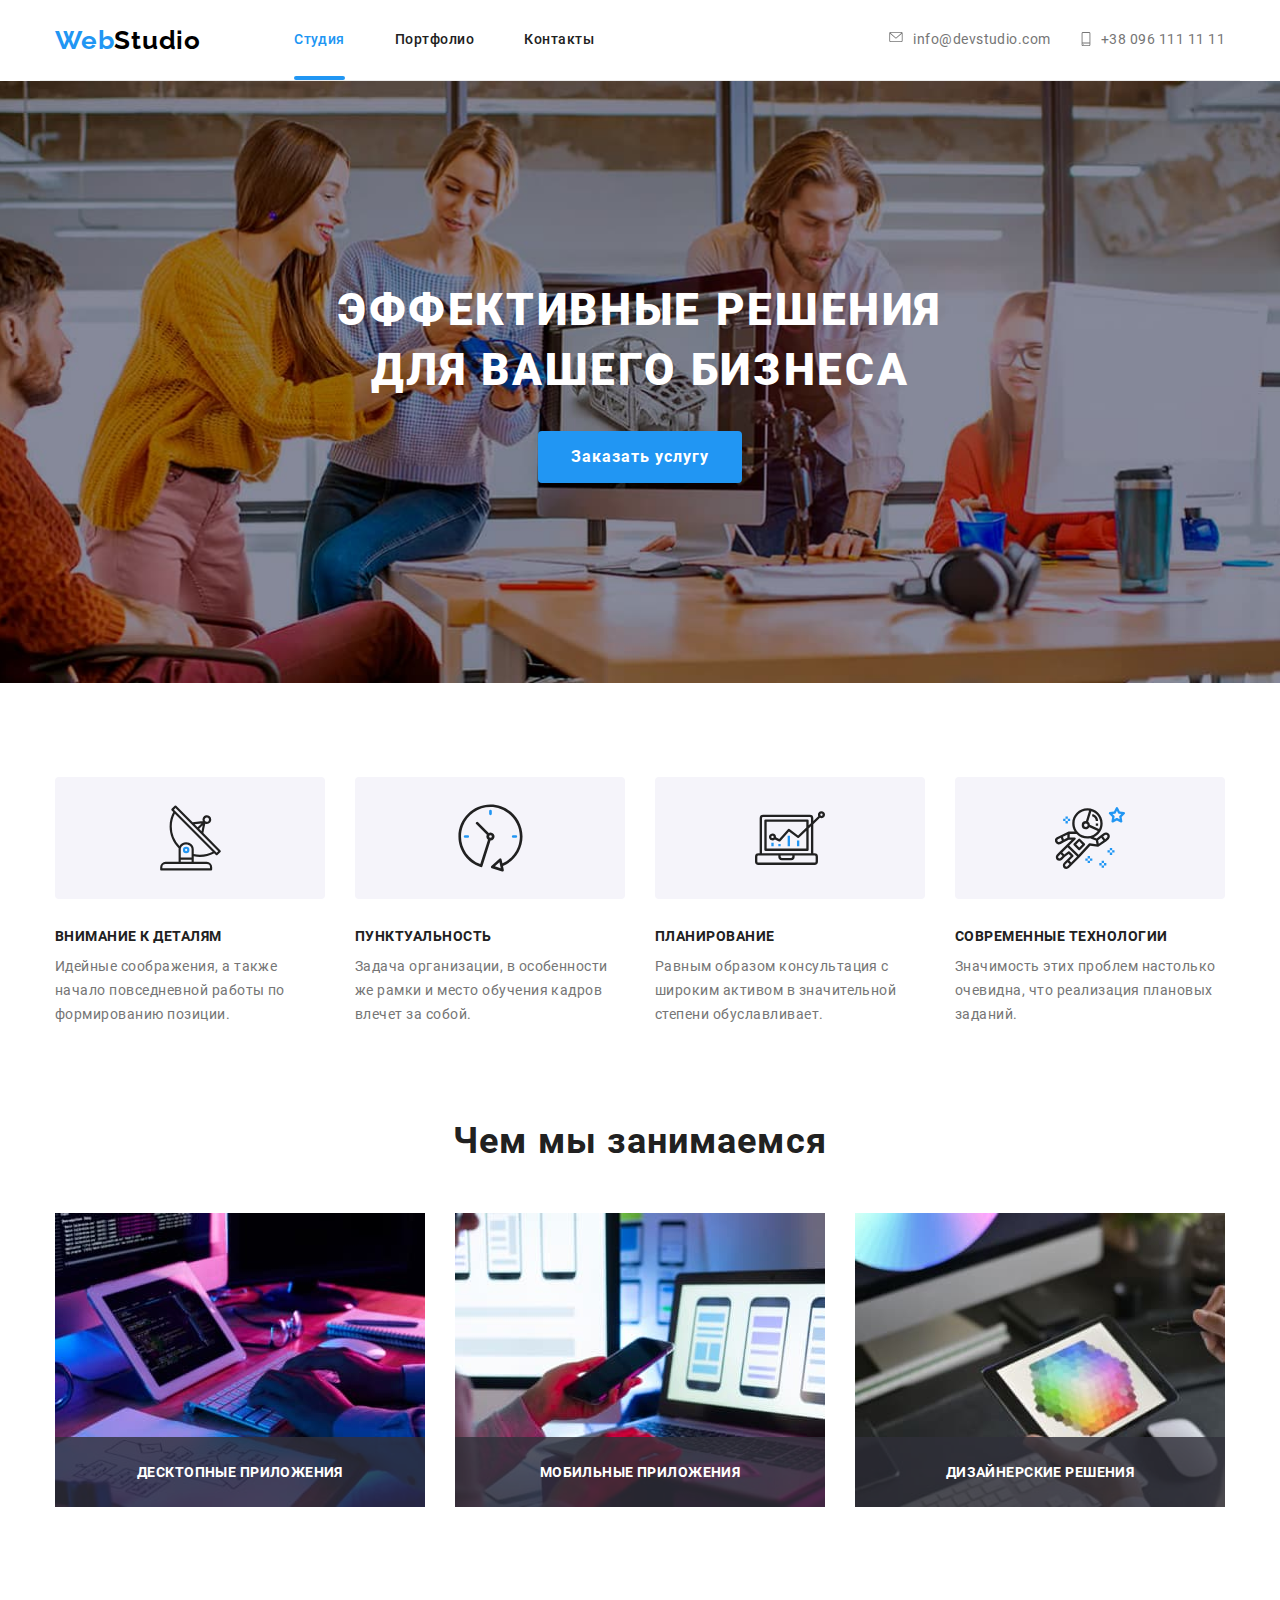
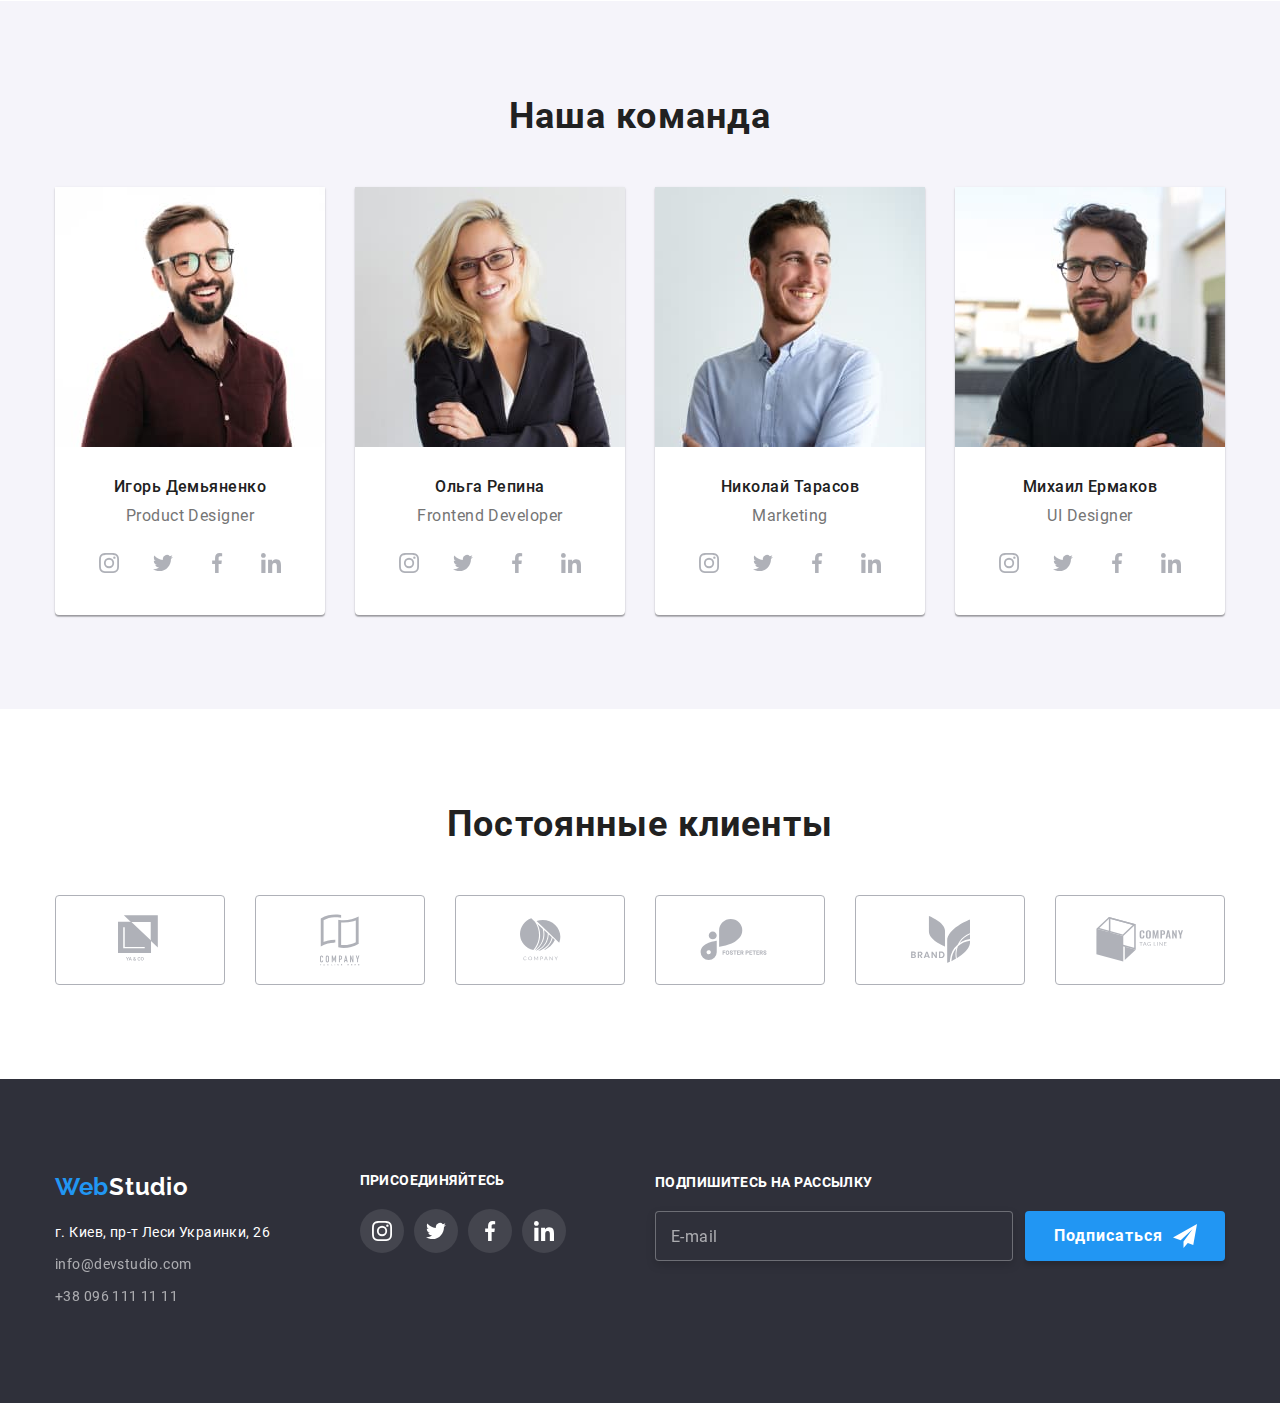
==== commit 7fd2ba0c: "changes code" ====
--- a/index.html
+++ b/index.html
@@ -102,8 +102,8 @@
             </div>
         </section>    
         <!-- Чем мы занимаемся -->
-        <section class="section workes-container">
-            <div class="container">
+        <section class="section">
+            <div class="container workes-container">
                 <h2 class="section-title">Чем мы занимаемся</h2>
                 <ul class="workes">
                     <li class="item">
--- a/css/main.min.css
+++ b/css/main.min.css
@@ -1,3 +1,3 @@
 /*! modern-normalize v1.0.0 | MIT License | https://github.com/sindresorhus/modern-normalize */*,*::before,*::after{-webkit-box-sizing:border-box;box-sizing:border-box}:root{-moz-tab-size:4;-o-tab-size:4;tab-size:4}html{line-height:1.15;-webkit-text-size-adjust:100%}body{margin:0}body{font-family:system-ui,-apple-system,"Segoe UI",Roboto,Helvetica,Arial,sans-serif,"Apple Color Emoji","Segoe UI Emoji"}hr{height:0;color:inherit}abbr[title]{-webkit-text-decoration:underline dotted;text-decoration:underline dotted}b,strong{font-weight:bolder}code,kbd,samp,pre{font-family:ui-monospace, SFMono-Regular, Consolas, "Liberation Mono", Menlo,- monospace;font-size:1em}small{font-size:80%}sub,sup{font-size:75%;line-height:0;position:relative;vertical-align:baseline}sub{bottom:-0.25em}sup{top:-0.5em}table{text-indent:0;border-color:inherit}button,input,optgroup,select,textarea{font-family:inherit;font-size:100%;line-height:1.15;margin:0}button,select{text-transform:none}button,[type="button"],[type="reset"],[type="submit"]{-webkit-appearance:button}::-moz-focus-inner{border-style:none;padding:0}:-moz-focusring{outline:1px dotted ButtonText}:-moz-ui-invalid{box-shadow:none}legend{padding:0}progress{vertical-align:baseline}::-webkit-inner-spin-button,::-webkit-outer-spin-button{height:auto}[type="search"]{-webkit-appearance:textfield;outline-offset:-2px}::-webkit-search-decoration{-webkit-appearance:none}::-webkit-file-upload-button{-webkit-appearance:button;font:inherit}summary{display:list-item}html{-webkit-box-sizing:border-box;box-sizing:border-box}*,*::before,*::after{-webkit-box-sizing:inherit;box-sizing:inherit}body{color:#757575;background-color:#fff;font-family:Roboto, sans-serif;font-style:400;font-weight:400;letter-spacing:0.03em;margin:0}body.modal-open{overflow:hidden}ul{list-style:none;padding:0;margin:0}a{text-decoration:none}h1,h2,h3,h4,h5,h6,p{margin-top:0;margin-bottom:0}img{display:block;max-width:100%;height:auto;margin-left:auto;margin-right:auto}.section-title{margin-bottom:30px;font-family:Roboto;font-style:normal;font-weight:700;font-size:28px;line-height:1.18;text-align:center;letter-spacing:0.03em;color:#212121}@media screen and (min-width: 1200px){.section-title{margin-bottom:50px;font-size:36px;line-height:1.17}}.container{padding-right:15px;padding-left:15px;margin-right:auto;margin-left:auto;outline:3px solid red}@media screen and (max-width: 767px){.container{padding-top:30px;padding-bottom:30px}}@media screen and (min-width: 480px){.container{width:480px;padding-top:60px;padding-bottom:60px}}@media screen and (min-width: 768px){.container{width:768px}}@media screen and (min-width: 1200px){.container{width:1200px;padding-top:94px;padding-bottom:94px}}@font-face{font-family:"Roboto";font-style:normal;font-weight:400;src:url("../fonts/roboto-v20-latin_cyrillic-regular.eot");src:local(""),url("../fonts/roboto-v20-latin_cyrillic-regular.eot?#iefix") format("embedded-opentype"),url("../fonts/roboto-v20-latin_cyrillic-regular.woff2") format("woff2"),url("../fonts/roboto-v20-latin_cyrillic-regular.woff") format("woff"),url("../fonts/roboto-v20-latin_cyrillic-regular.ttf") format("truetype"),url("../fonts/roboto-v20-latin_cyrillic-regular.svg#Roboto") format("svg")}@font-face{font-family:"Roboto";font-style:normal;font-weight:500;src:url("../fonts/roboto-v20-latin_cyrillic-500.eot");src:local(""),url("../fonts/roboto-v20-latin_cyrillic-500.eot?#iefix") format("embedded-opentype"),url("../fonts/roboto-v20-latin_cyrillic-500.woff2") format("woff2"),url("../fonts/roboto-v20-latin_cyrillic-500.woff") format("woff"),url("../fonts/roboto-v20-latin_cyrillic-500.ttf") format("truetype"),url("../fonts/roboto-v20-latin_cyrillic-500.svg#Roboto") format("svg")}@font-face{font-family:"Roboto";font-style:normal;font-weight:700;src:url("../fonts/roboto-v20-latin_cyrillic-700.eot");src:local(""),url("../fonts/roboto-v20-latin_cyrillic-700.eot?#iefix") format("embedded-opentype"),url("../fonts/roboto-v20-latin_cyrillic-700.woff2") format("woff2"),url("../fonts/roboto-v20-latin_cyrillic-700.woff") format("woff"),url("../fonts/roboto-v20-latin_cyrillic-700.ttf") format("truetype"),url("../fonts/roboto-v20-latin_cyrillic-700.svg#Roboto") format("svg")}@font-face{font-family:"Roboto";font-style:normal;font-weight:400;src:url("../fonts/roboto-v20-latin_cyrillic-regular.eot");src:local(""),url("../fonts/roboto-v20-latin_cyrillic-regular.eot?#iefix") format("embedded-opentype"),url("../fonts/roboto-v20-latin_cyrillic-regular.woff2") format("woff2"),url("../fonts/roboto-v20-latin_cyrillic-regular.woff") format("woff"),url("../fonts/roboto-v20-latin_cyrillic-regular.ttf") format("truetype"),url("../fonts/roboto-v20-latin_cyrillic-regular.svg#Roboto") format("svg")}@font-face{font-family:"Roboto";font-style:normal;font-weight:900;src:url("../fonts/roboto-v20-latin_cyrillic-900.eot");src:local(""),url("../fonts/roboto-v20-latin_cyrillic-900.eot?#iefix") format("embedded-opentype"),url("../fonts/roboto-v20-latin_cyrillic-900.woff2") format("woff2"),url("../fonts/roboto-v20-latin_cyrillic-900.woff") format("woff"),url("../fonts/roboto-v20-latin_cyrillic-900.ttf") format("truetype"),url("../fonts/roboto-v20-latin_cyrillic-900.svg#Roboto") format("svg")}@font-face{font-family:"Raleway";font-style:normal;font-weight:400;src:url("../fonts/raleway-v18-latin_cyrillic-regular.eot");src:local(""),url("../fonts/raleway-v18-latin_cyrillic-regular.eot?#iefix") format("embedded-opentype"),url("../fonts/raleway-v18-latin_cyrillic-regular.woff2") format("woff2"),url("../fonts/raleway-v18-latin_cyrillic-regular.woff") format("woff"),url("../fonts/raleway-v18-latin_cyrillic-regular.ttf") format("truetype"),url("../fonts/raleway-v18-latin_cyrillic-regular.svg#Raleway") format("svg")}@font-face{font-family:"Raleway";font-style:normal;font-weight:700;src:url("../fonts/raleway-v18-latin_cyrillic-700.eot");src:local(""),url("../fonts/raleway-v18-latin_cyrillic-700.eot?#iefix") format("embedded-opentype"),url("../fonts/raleway-v18-latin_cyrillic-700.woff2") format("woff2"),url("../fonts/raleway-v18-latin_cyrillic-700.woff") format("woff"),url("../fonts/raleway-v18-latin_cyrillic-700.ttf") format("truetype"),url("../fonts/raleway-v18-latin_cyrillic-700.svg#Raleway") format("svg")}header .container{position:relative;padding-top:0;padding-bottom:0;border-bottom:1px solid #ececec;z-index:999}@media screen and (max-width: 767px){header .container{width:100%}}.logo{color:#000;font-family:Raleway, sans-serif;font-weight:700;font-size:24px;line-height:1.17;letter-spacing:0.03em}@media screen and (max-width: 767px){.logo{padding-bottom:16px;padding-top:16px}}@media screen and (min-width: 768px){.logo{margin-right:88px}}@media screen and (min-width: 1200px){.logo{margin-right:93px;font-size:26px;line-height:1.19}}.logo span{color:#2196f3}.main-nav{display:-webkit-box;display:-ms-flexbox;display:flex;-webkit-box-align:center;-ms-flex-align:center;align-items:center;-webkit-box-pack:justify;-ms-flex-pack:justify;justify-content:space-between}.site-nav{color:#212121}@media screen and (max-width: 767px){.site-nav{margin-bottom:60px}}@media screen and (min-width: 768px){.site-nav{display:-webkit-box;display:-ms-flexbox;display:flex}}.site-nav .link{color:#212121}@media screen and (max-width: 767px){.site-nav .link{font-family:Roboto;font-style:normal;font-weight:500;font-size:18px;line-height:1.17;letter-spacing:0.02em}}@media screen and (min-width: 768px){.site-nav .link{display:block;-webkit-box-align:baseline;-ms-flex-align:baseline;align-items:baseline;padding-top:32px;padding-bottom:32px;font-size:14px;line-height:1.14}}.site-nav .link:hover,.site-nav .link:focus{color:#2196f3;-webkit-transition:color 250ms cubic-bezier(0.4, 0, 0.2, 1);transition:color 250ms cubic-bezier(0.4, 0, 0.2, 1)}@media screen and (max-width: 767px){.site-nav .item:not(:last-child){margin-bottom:40px}}@media screen and (min-width: 768px){.site-nav .item:not(:last-child){margin-right:50px}}.site-nav .link.current{position:relative;color:#2196f3}.site-nav .current::after{content:"";position:absolute;left:0;margin-top:8px;display:block;width:100%;height:4px;background-color:#2196f3;border-radius:2px}@media screen and (min-width: 768px){.site-nav .current::after{bottom:0;margin-top:0}}.auth-nav{margin-left:auto;-webkit-box-align:center;-ms-flex-align:center;align-items:center}@media screen and (min-width: 768px){.auth-nav{padding-top:21px;padding-bottom:21px}}@media screen and (min-width: 1200px){.auth-nav{display:-webkit-box;display:-ms-flexbox;display:flex;padding-top:0;padding-bottom:0}}.auth-nav .link{color:#757575}@media screen and (max-width: 767px){.auth-nav .link{font-family:Roboto;font-style:normal;font-weight:500;font-size:18px;line-height:1.17;letter-spacing:0.02em;-webkit-box-align:baseline;-ms-flex-align:baseline;align-items:baseline}}@media screen and (min-width: 768px){.auth-nav .link{font-size:12px}}@media screen and (min-width: 1200px){.auth-nav .link{display:-webkit-box;display:-ms-flexbox;display:flex;-webkit-box-pack:center;-ms-flex-pack:center;justify-content:center;-ms-flex-line-pack:center;align-content:center;padding-top:32px;padding-bottom:32px;font-size:14px;line-height:1.14}}.auth-nav .link:hover,.auth-nav .link:focus{color:#2196f3;fill:#2196f3;-webkit-transition:color 250ms cubic-bezier(0.4, 0, 0.2, 1),fill 250ms cubic-bezier(0.4, 0, 0.2, 1);transition:color 250ms cubic-bezier(0.4, 0, 0.2, 1),fill 250ms cubic-bezier(0.4, 0, 0.2, 1)}.auth-nav .link:hover .envelope,.auth-nav .link:focus .envelope,.auth-nav .link:hover .smartphone,.auth-nav .link:focus .smartphone{color:#2196f3;fill:#2196f3;-webkit-transition:color 250ms cubic-bezier(0.4, 0, 0.2, 1),fill 250ms cubic-bezier(0.4, 0, 0.2, 1);transition:color 250ms cubic-bezier(0.4, 0, 0.2, 1),fill 250ms cubic-bezier(0.4, 0, 0.2, 1)}.envelope,.smartphone{margin-right:10px;fill:#757575}@media screen and (max-width: 767px){.item-mail{margin-bottom:16px}}@media screen and (min-width: 1200px){.item-mail{margin-right:30px}}@media screen and (min-width: 768px){.envelope{width:14px;height:10px}.smartphone{width:10px;height:14px}}.hero{max-width:1600px;margin-left:auto;margin-right:auto;padding-top:118px;padding-bottom:118px;background-color:#2f303a;background-image:-webkit-gradient(linear, left bottom, left top, from(rgba(47,48,58,0.4)), to(rgba(47,48,58,0.4))),url("/images/mobile/Hero-mobile.jpg");background-image:linear-gradient(to top, rgba(47,48,58,0.4), rgba(47,48,58,0.4)),url("/images/mobile/Hero-mobile.jpg");background-repeat:no-repeat;background-position:center;background-size:cover;color:#fff;text-align:center}@media screen and (min-width: 1200px){.hero{padding-top:200px;padding-bottom:200px}}@media screen and (min-device-pixel-ratio: 2), screen and (-webkit-min-device-pixel-ratio: 2), screen and (min-resolution: 192dpi), screen and (min-resolution: 2dppx){.hero{background-image:url(../../images/mobile/Hero-mobile@2x.jpg)}}@media screen and (min-width: 481px){.hero{background-image:url(../../images/table/Hero-table.jpg)}}@media screen and (min-width: 481px) and (min-device-pixel-ratio: 2), screen and (min-width: 481px) and (-webkit-min-device-pixel-ratio: 2), screen and (min-width: 481px) and (min-resolution: 192dpi), screen and (min-width: 481px) and (min-resolution: 2dppx){.hero{background-image:url(../../images/table/Hero-table@2x.jpg)}}@media screen and (min-width: 769px){.hero{background-image:url(../../images/desktop/Hero-desktop.jpg)}}@media screen and (min-width: 769px) and (min-device-pixel-ratio: 2), screen and (min-width: 769px) and (-webkit-min-device-pixel-ratio: 2), screen and (min-width: 769px) and (min-resolution: 192dpi), screen and (min-width: 769px) and (min-resolution: 2dppx){.hero{background-image:url(../../images/desktop/Hero-desktop@2x.jpg)}}.hero-title{margin-bottom:30px;font-family:Roboto;font-style:normal;font-weight:900;font-size:26px;line-height:1.62;text-align:center;letter-spacing:0.06em;text-transform:uppercase}@media screen and (min-width: 1200px){.hero-title{font-size:44px;line-height:1.36}}.hero-button{display:inline-block;padding:10px 32px;min-width:200px;background-color:#2196f3;color:#fff;border:1px solid transparent;font-family:inherit;font-weight:700;font-size:16px;line-height:1.88;-webkit-box-align:center;-ms-flex-align:center;align-items:center;letter-spacing:0.06em;border-radius:4px;-webkit-box-shadow:0px 4px 4px rgba(0,0,0,0.15);box-shadow:0px 4px 4px rgba(0,0,0,0.15);cursor:pointer}.hero-button:focus{outline:none}@media screen and (min-width: 768px){.features{display:-webkit-box;display:-ms-flexbox;display:flex;-ms-flex-wrap:wrap;flex-wrap:wrap;margin-right:-15px}}@media screen and (min-width: 1200px){.features{display:-webkit-box;display:-ms-flexbox;display:flex;margin-right:0}}.features-item{margin-right:30px;margin-bottom:30px}.features-item:nth-last-child(-n+1){margin-bottom:0}@media screen and (max-width: 767px){.features-item{width:100%}}@media screen and (min-width: 768px) and (max-width: 1199px){.features-item{width:calc((100% - 30px) / 2);margin-right:15px}.features-item:nth-child(2n){margin-right:0}.features-item:nth-child(n+3){margin-bottom:0}}@media screen and (min-width: 1200px){.features-item{width:calc((100% - 90px) / 4);margin-right:30px;margin-bottom:0}.features-item:last-child{margin-right:0}}.features-icon{display:-webkit-box;display:-ms-flexbox;display:flex;-webkit-box-align:center;-ms-flex-align:center;align-items:center;-webkit-box-pack:center;-ms-flex-pack:center;justify-content:center;padding-top:25px;padding-bottom:25px;border:1px solid transparent;border-radius:4px;background-color:#f5f4fa}.features-title{margin-top:30px;margin-bottom:10px;display:block;-webkit-box-pack:center;-ms-flex-pack:center;justify-content:center;color:#212121;font-weight:700;font-size:14px;line-height:1.14;text-transform:uppercase}@media screen and (max-width: 767px){.features-title{text-align:center}}.features-text{font-size:14px;line-height:1.71}@media screen and (max-width: 767px){.features-text{text-align:center}}@media screen and (max-width: 1199px){.workes-container{display:none}}.workes{display:-webkit-box;display:-ms-flexbox;display:flex}.workes .item:not(:last-of-type){margin-right:30px}.workes-box{position:relative;display:-webkit-box;display:-ms-flexbox;display:flex}.workes-text{display:-webkit-inline-box;display:-ms-inline-flexbox;display:inline-flex;padding-top:27px;padding-bottom:27px;width:100%;font-size:14px;font-weight:700;line-height:16px;-webkit-box-pack:center;-ms-flex-pack:center;justify-content:center;letter-spacing:0.03em;text-transform:uppercase;color:#fff;background-color:rgba(47,48,58,0.8);position:absolute;left:0;bottom:0}.team-container{background:#f5f4fa;max-width:1600px}@media screen and (min-width: 768px) and (max-width: 1199px){.team{display:-webkit-box;display:-ms-flexbox;display:flex;-ms-flex-wrap:wrap;flex-wrap:wrap}}@media screen and (min-width: 1200px){.team{display:-webkit-box;display:-ms-flexbox;display:flex;margin-right:0}}.team-item{padding-bottom:24px;margin-bottom:30px;width:100%;-webkit-box-shadow:0px 1px 3px rgba(0,0,0,0.12),0px 1px 1px rgba(0,0,0,0.14),0px 2px 1px rgba(0,0,0,0.2);box-shadow:0px 1px 3px rgba(0,0,0,0.12),0px 1px 1px rgba(0,0,0,0.14),0px 2px 1px rgba(0,0,0,0.2);border-radius:0px 0px 4px 4px;background-color:#fff}@media screen and (max-width: 767px){.team-item:nth-last-child(-n+1){margin-bottom:0}}@media screen and (min-width: 768px) and (max-width: 1199px){.team-item{width:calc((100% - 30px) / 2);margin-right:15px}.team-item:nth-child(2n){margin-right:0}.team-item:nth-child(n+3){margin-bottom:0}}@media screen and (min-width: 1200px){.team-item{padding-bottom:30px;width:calc((100% - 90px) / 4);margin-right:30px;margin-bottom:0}.team-item:last-child{margin-right:0}}.team-title{margin-top:30px;margin-bottom:10px;font-family:Roboto;font-style:normal;font-weight:500;font-size:16px;line-height:1.19;text-align:center;letter-spacing:0.03em;color:#212121}.team-text{margin-bottom:16px;font-family:Roboto;font-style:normal;font-weight:400;font-size:16px;line-height:1.19;text-align:center;letter-spacing:0.03em}.social{display:-webkit-box;display:-ms-flexbox;display:flex;-webkit-box-pack:center;-ms-flex-pack:center;justify-content:center;height:44px}.social-item:not(:last-child){margin-right:10px}.instagram,.twitter,.facebook,.linkedin{margin:0;padding:0;fill:#afb1b8}.social-link{display:-webkit-box;display:-ms-flexbox;display:flex;padding:12px;width:44px;height:44px}.social-link:hover,.social-link:focus{background-color:#2196f3;width:44px;height:44px;border:1px soli transparent;border-radius:50%}.social-link:hover .instagram,.social-link:focus .instagram,.social-link:hover .twitter,.social-link:focus .twitter,.social-link:hover .facebook,.social-link:focus .facebook,.social-link:hover .linkedin,.social-link:focus .linkedin{color:#2196f3;fill:#fff;-webkit-transition:color 250ms cubic-bezier(0.4, 0, 0.2, 1),fill 250ms cubic-bezier(0.4, 0, 0.2, 1);transition:color 250ms cubic-bezier(0.4, 0, 0.2, 1),fill 250ms cubic-bezier(0.4, 0, 0.2, 1)}.clients{display:-webkit-box;display:-ms-flexbox;display:flex;-ms-flex-wrap:wrap;flex-wrap:wrap;-webkit-box-pack:center;-ms-flex-pack:center;justify-content:center;-ms-flex-line-pack:center;align-content:center}@media screen and (min-width: 768px){.clients{display:-webkit-box;display:-ms-flexbox;display:flex;-ms-flex-wrap:wrap;flex-wrap:wrap}}@media screen and (min-width: 1200px){.clients{display:-webkit-inline-box;display:-ms-inline-flexbox;display:inline-flex;-webkit-box-pack:justify;-ms-flex-pack:justify;justify-content:space-between}}.clients-list{width:210px;height:90px;border:1px solid #afb1b8;-webkit-box-sizing:border-box;box-sizing:border-box;border-radius:4px;-ms-flex-line-pack:center;align-content:center}@media screen and (max-width: 449px){.clients-list{margin-bottom:10px}.clients-list:last-child{margin-bottom:0}}@media screen and (min-width: 480px){.clients-list:nth-child(2n+1){margin-right:15px}.clients-list:nth-child(-n+4){margin-bottom:30px}}@media screen and (min-width: 768px) and (max-width: 1199px){.clients-list{width:calc((100% - 90px) / 3);margin-right:30px;margin-bottom:30px}.clients-list:nth-child(n+4){margin-bottom:0}.clients-list:nth-child(3n+3){margin-right:0}}@media screen and (min-width: 1200px){.clients-list{width:170px}.clients-list:not(:last-child){margin-right:30px}}.logo-1,.logo-2,.logo-3,.logo-4,.logo-5,.logo-6{fill:#afb1b8}.clients-list a{display:-webkit-box;display:-ms-flexbox;display:flex;width:100%;height:100%;-webkit-box-pack:center;-ms-flex-pack:center;justify-content:center;-webkit-box-align:center;-ms-flex-align:center;align-items:center}.clients-list a:hover,.clients-list a:focus{border:1px solid #2196f3;-webkit-transition:color 250ms cubic-bezier(0.4, 0, 0.2, 1);transition:color 250ms cubic-bezier(0.4, 0, 0.2, 1)}.clients-list a:hover .logo-1,.clients-list a:hover .logo-2,.clients-list a:hover .logo-3,.clients-list a:hover .logo-4,.clients-list a:hover .logo-5,.clients-list a:hover .logo-6,.clients-list a:focus .logo-1,.clients-list a:focus .logo-2,.clients-list a:focus .logo-3,.clients-list a:focus .logo-4,.clients-list a:focus .logo-5,.clients-list a:focus .logo-6{--color2: $accent-color;--color4: $accent-color;fill:#2196f3;transition:--color2 250ms cubic-bezier(0.4, 0, 0.2, 1),--color4 250ms cubic-bezier(0.4, 0, 0.2, 1),fill 250ms cubic-bezier(0.4, 0, 0.2, 1)}.footer{background-color:#2f303a;max-width:1600px;text-align:center}@media screen and (min-width: 768px){.footer .container{display:-webkit-box;display:-ms-flexbox;display:flex;-ms-flex-wrap:wrap;flex-wrap:wrap;-ms-flex-pack:distribute;justify-content:space-around}}@media screen and (min-width: 1200px){.footer .container{display:-webkit-box;display:-ms-flexbox;display:flex;-webkit-box-align:center;-ms-flex-align:center;align-items:center;-webkit-box-pack:justify;-ms-flex-pack:justify;justify-content:space-between}}@media screen and (max-width: 1199px){.footer-content{margin-bottom:60px}}.footer-logo{font-family:Raleway;font-style:normal;font-weight:700;font-size:24px;line-height:1.17;text-align:center;letter-spacing:0.03em}.footer-content a{color:#fff;margin-right:0}.footer span{color:#2196f3}.contacte{margin-top:20px}.contacte-item{max-width:100%}.contacte-item:not(:last-child){margin-bottom:8px}.address-link{font-family:Roboto;font-style:normal;font-weight:normal;font-size:14px;line-height:1.71;text-align:center;letter-spacing:0.03em}.footer-link{opacity:0.6;font-family:Roboto;font-style:normal;font-weight:normal;font-size:14px;line-height:1.71;text-align:center;letter-spacing:0.03em}@media screen and (max-width: 1199px){.resources{margin-bottom:60px}}.resources-title{font-size:14px;line-height:1.14;font-weight:bold;letter-spacing:0.03em;text-transform:uppercase;color:#fff;margin-bottom:20px}.resources-list{display:-webkit-inline-box;display:-ms-inline-flexbox;display:inline-flex}.resources-item{display:-webkit-box;display:-ms-flexbox;display:flex;width:44px;height:44px}.resources-link{display:-webkit-box;display:-ms-flexbox;display:flex;width:100%;height:100%;border:1px solid transparent;border-radius:50%;background:rgba(255,255,255,0.1);-webkit-box-align:center;-ms-flex-align:center;align-items:center;-webkit-box-pack:center;-ms-flex-pack:center;justify-content:center}.resources-link:hover,.resources-link:focus{background:#2196f3;-webkit-transition:background 250ms cubic-bezier(0.4, 0, 0.2, 1);transition:background 250ms cubic-bezier(0.4, 0, 0.2, 1)}.resources-item:not(:last-child){margin-right:10px}.resources-link svg{margin:0;fill:#fff}.subscription{display:block}.subscription-text{font-family:Roboto;font-style:normal;font-weight:bold;font-size:14px;line-height:1.14;letter-spacing:0.03em;text-transform:uppercase;color:#fff}.subscription-btns{margin-top:20px}@media screen and (min-width: 1200px){.subscription-btns{display:-webkit-box;display:-ms-flexbox;display:flex;-webkit-box-align:center;-ms-flex-align:center;align-items:center;-webkit-box-pack:center;-ms-flex-pack:center;justify-content:center}}.subscription input{padding:15px;font-size:16px;line-height:1.25;width:450px;color:#fff;font-weight:400;background-color:#2f303a;border:1px solid rgba(255,255,255,0.3);-webkit-filter:drop-shadow(0px 4px 4px rgba(0,0,0,0.15));filter:drop-shadow(0px 4px 4px rgba(0,0,0,0.15));border-radius:4px}@media screen and (max-width: 480px){.subscription input{width:100%}}@media screen and (min-width: 1200px){.subscription input{width:358px;height:50px;margin-right:12px}}.subscription input::-webkit-input-placeholder{display:-webkit-box;display:flex;-webkit-box-align:center;align-items:center;color:rgba(255,255,255,0.6);align-items:center;font-weight:400;font-size:16px;line-height:1.25;letter-spacing:0.03em}.subscription input:-ms-input-placeholder{display:-ms-flexbox;display:flex;-ms-flex-align:center;align-items:center;color:rgba(255,255,255,0.6);align-items:center;font-weight:400;font-size:16px;line-height:1.25;letter-spacing:0.03em}.subscription input::-ms-input-placeholder{display:-ms-flexbox;display:flex;-ms-flex-align:center;align-items:center;color:rgba(255,255,255,0.6);align-items:center;font-weight:400;font-size:16px;line-height:1.25;letter-spacing:0.03em}.subscription input::placeholder{display:-webkit-box;display:-ms-flexbox;display:flex;-webkit-box-align:center;-ms-flex-align:center;align-items:center;color:rgba(255,255,255,0.6);align-items:center;font-weight:400;font-size:16px;line-height:1.25;letter-spacing:0.03em}.subscription input:not(:placeholder-shown)+.subscription input{color:#fff;background-color:#2f303a}.subscription button{position:relative;width:200px;padding:10px 10px 10px 29px;margin-top:20px;margin-right:auto;margin-left:auto;background-color:#2196f3;-webkit-box-shadow:0px 4px 4px rgba(0,0,0,0.15);box-shadow:0px 4px 4px rgba(0,0,0,0.15);border-radius:4px;border:none;font-weight:bold;font-size:16px;line-height:1.87;display:-webkit-box;display:-ms-flexbox;display:flex;-webkit-box-align:center;-ms-flex-align:center;align-items:center;text-align:center;letter-spacing:0.06em;color:#fff;cursor:pointer}@media screen and (max-width: 480px){.subscription button{width:100%}}@media screen and (min-width: 1200px){.subscription button{margin-top:0}}.send{height:24px;width:24px;margin-left:10px}.backdrop{position:fixed;top:0;left:0;width:100%;height:100%;background-color:rgba(0,0,0,0.2);opacity:1;z-index:9999;-webkit-transition:opacity 250ms cubic-bezier(0.4, 0, 0.2, 1);transition:opacity 250ms cubic-bezier(0.4, 0, 0.2, 1);padding:93px 15px;overflow-y:scroll}@media screen and (min-width: 768px){.backdrop{padding:208px 159px}}@media screen and (min-width: 1200px){.backdrop{padding:0}}.backdrop.is-hidden{opacity:0;pointer-events:none}.backdrop.is-hidden .modal{-webkit-transform:translate(-50%, -50%) scale(0.9);transform:translate(-50%, -50%) scale(0.9)}.modal-svg{position:relative}.modal{min-width:450px;min-height:581px;background-color:#fff;-webkit-box-shadow:0px 1px 3px rgba(0,0,0,0.12),0px 1px 1px rgba(0,0,0,0.14),0px 2px 1px rgba(0,0,0,0.2);box-shadow:0px 1px 3px rgba(0,0,0,0.12),0px 1px 1px rgba(0,0,0,0.14),0px 2px 1px rgba(0,0,0,0.2);border-radius:4px}@media screen and (min-width: 768px){.modal{min-width:450px;position:absolute;top:50%;left:50%;-webkit-transform:translate(-50%, -50%) scale(1);transform:translate(-50%, -50%) scale(1);-webkit-transition:-webkit-transform 250ms cubic-bezier(0.4, 0, 0.2, 1);transition:-webkit-transform 250ms cubic-bezier(0.4, 0, 0.2, 1);transition:transform 250ms cubic-bezier(0.4, 0, 0.2, 1);transition:transform 250ms cubic-bezier(0.4, 0, 0.2, 1), -webkit-transform 250ms cubic-bezier(0.4, 0, 0.2, 1)}}@media screen and (min-width: 1200px){.modal{min-width:528px}}.btn-modal{position:absolute;top:8px;right:8px;display:-webkit-box;display:-ms-flexbox;display:flex;-webkit-box-align:center;-ms-flex-align:center;align-items:center;-webkit-box-pack:center;-ms-flex-pack:center;justify-content:center;width:30px;height:30px;border:1px solid rgba(0,0,0,0.1);border-radius:50%;background-color:#fff;fill:#000;cursor:pointer;-webkit-transition:fill 250ms cubic-bezier(0.4, 0, 0.2, 1);transition:fill 250ms cubic-bezier(0.4, 0, 0.2, 1)}.btn-modal:hover,.btn-modal:focus{fill:#2196f3}.form{width:100%;height:100%;margin-right:auto;margin-left:auto;padding:40px}.form-title{margin-bottom:30px;font-weight:bold;font-size:20px;line-height:23px;text-align:center;letter-spacing:0.03em;color:#212121}.form-field{position:relative;display:-webkit-box;display:-ms-flexbox;display:flex;-webkit-box-orient:vertical;-webkit-box-direction:normal;-ms-flex-direction:column;flex-direction:column;margin-bottom:28px}.form-field input{margin:0;padding:14px 14px 14px 42px;border:1px solid rgba(33,33,33,0.2);border-radius:4px;cursor:pointer;font-size:16px;-webkit-transition-duration:250ms;transition-duration:250ms;-webkit-transition-timing-function:cubic-bezier(0.4, 0, 0.2, 1);transition-timing-function:cubic-bezier(0.4, 0, 0.2, 1)}.form-field input::-webkit-input-placeholder{color:rgba(117,117,117,0.5)}.form-field input:-ms-input-placeholder{color:rgba(117,117,117,0.5)}.form-field input::-ms-input-placeholder{color:rgba(117,117,117,0.5)}.form-field input::placeholder{color:rgba(117,117,117,0.5)}.form-field label{position:absolute;top:-17px;margin-bottom:4px;padding:0;font-family:Roboto;font-weight:normal;font-size:12px;line-height:14px;letter-spacing:0.01em;color:var(--primary-text-color)}.form-field textarea{margin:0;padding:12px 16px;border:1px solid rgba(33,33,33,0.2);border-radius:4px;resize:none;cursor:pointer}.form-field textarea::-webkit-input-placeholder{font-weight:normal;font-size:14px;line-height:1.14;letter-spacing:0.01em;color:rgba(117,117,117,0.5)}.form-field textarea:-ms-input-placeholder{font-weight:normal;font-size:14px;line-height:1.14;letter-spacing:0.01em;color:rgba(117,117,117,0.5)}.form-field textarea::-ms-input-placeholder{font-weight:normal;font-size:14px;line-height:1.14;letter-spacing:0.01em;color:rgba(117,117,117,0.5)}.form-field textarea::placeholder{font-weight:normal;font-size:14px;line-height:1.14;letter-spacing:0.01em;color:rgba(117,117,117,0.5)}.user,.phone,.email{position:absolute;top:50%;left:15px;-webkit-transform:translateY(-50%);transform:translateY(-50%);display:inline-block;fill:var(--title-text-color)}.form-field:focus-within>.user,.form-field:focus-within>.phone,.form-field:focus-within>.email{fill:#2196f3;-webkit-transition-duration:250ms;transition-duration:250ms;-webkit-transition-timing-function:cubic-bezier(0.4, 0, 0.2, 1);transition-timing-function:cubic-bezier(0.4, 0, 0.2, 1)}.form-input:focus,textarea:focus{border-color:#2196f3;outline:none;cursor:pointer;-webkit-transition-duration:250ms;transition-duration:250ms;-webkit-transition-timing-function:cubic-bezier(0.4, 0, 0.2, 1);transition-timing-function:cubic-bezier(0.4, 0, 0.2, 1)}.form-checkbox{display:inline-block;-webkit-box-align:center;-ms-flex-align:center;align-items:center;margin-bottom:30px}@media screen and (min-width: 1200px){.form-checkbox{padding-left:15px}}.check-box{-webkit-appearance:none;-moz-appearance:none;appearance:none;position:absolute;width:1px;height:1px;margin:-1px;border:0;padding:0;clip:rect(0 0 0 0);overflow:hidden}.check-label{display:-webkit-box;display:-ms-flexbox;display:flex;-webkit-box-align:center;-ms-flex-align:center;align-items:center;cursor:pointer}.check-text{font-family:Roboto;font-style:normal;font-weight:400;font-size:12px;line-height:1.71;letter-spacing:0.03em;color:#757575}@media screen and (min-width: 1200px){.check-text{font-size:14px}}.form-link{color:#2196f3;text-decoration:underline}.check-box+.icon-border{display:inline-block;margin-right:7px;background-color:#fff;border:2px solid #212121;border-radius:2px;width:16px;height:15px;-webkit-transition-duration:250ms;transition-duration:250ms;-webkit-transition-timing-function:cubic-bezier(0.4, 0, 0.2, 1);transition-timing-function:cubic-bezier(0.4, 0, 0.2, 1)}.check-box:checked+.icon-border{background-image:url("../icon/i-check.svg");border-color:transparent;background-color:#2196f3;background-size:contain;background-origin:border-box;border-radius:2px;-webkit-transition-duration:250ms;transition-duration:250ms;-webkit-transition-timing-function:cubic-bezier(0.4, 0, 0.2, 1);transition-timing-function:cubic-bezier(0.4, 0, 0.2, 1)}.form-btn{display:-webkit-box;display:-ms-flexbox;display:flex;-webkit-box-align:center;-ms-flex-align:center;align-items:center;-webkit-box-pack:center;-ms-flex-pack:center;justify-content:center;width:200px;padding-top:10px;padding-bottom:10px;margin-left:auto;margin-right:auto;background:#2196f3;-webkit-box-shadow:0px 4px 4px rgba(0,0,0,0.15);box-shadow:0px 4px 4px rgba(0,0,0,0.15);border-radius:4px;color:#fff;font-weight:700;font-size:16px;line-height:1.87;letter-spacing:0.06em;border-radius:4px;border:none;cursor:pointer}.form-btn:hover,.form-btn:focus{background:#188ce8;-webkit-box-shadow:0px 4px 4px rgba(0,0,0,0.15);box-shadow:0px 4px 4px rgba(0,0,0,0.15);border-radius:4px}.form-btn:focus{outline:none}.menu-button{display:-webkit-inline-box;display:-ms-inline-flexbox;display:inline-flex;margin:0;padding:0;border:none;background-color:transparent}@media screen and (min-width: 768px){.menu-button{display:none}}.menu-button .icon-cross{display:none}.menu-button.is-open .icon-cross{display:block}.menu-button.is-open .icon-menu{display:none}.menu-container{background-color:#fff;padding-top:60px;padding-bottom:60px;font-size:20px}@media screen and (max-width: 767px){.menu-container{display:none;position:absolute;top:100%;left:0;width:100%;border-top:1px solid #ececec;text-align:center}.menu-container.is-open{display:block}}@media screen and (min-width: 768px){.menu-container{display:-webkit-box;display:-ms-flexbox;display:flex;-webkit-box-pack:justify;-ms-flex-pack:justify;justify-content:space-between;-webkit-box-flex:1;-ms-flex-positive:1;flex-grow:1;padding:0}}
+ monospace;font-size:1em}small{font-size:80%}sub,sup{font-size:75%;line-height:0;position:relative;vertical-align:baseline}sub{bottom:-0.25em}sup{top:-0.5em}table{text-indent:0;border-color:inherit}button,input,optgroup,select,textarea{font-family:inherit;font-size:100%;line-height:1.15;margin:0}button,select{text-transform:none}button,[type="button"],[type="reset"],[type="submit"]{-webkit-appearance:button}::-moz-focus-inner{border-style:none;padding:0}:-moz-focusring{outline:1px dotted ButtonText}:-moz-ui-invalid{box-shadow:none}legend{padding:0}progress{vertical-align:baseline}::-webkit-inner-spin-button,::-webkit-outer-spin-button{height:auto}[type="search"]{-webkit-appearance:textfield;outline-offset:-2px}::-webkit-search-decoration{-webkit-appearance:none}::-webkit-file-upload-button{-webkit-appearance:button;font:inherit}summary{display:list-item}html{-webkit-box-sizing:border-box;box-sizing:border-box}*,*::before,*::after{-webkit-box-sizing:inherit;box-sizing:inherit}body{color:#757575;background-color:#fff;font-family:Roboto, sans-serif;font-style:400;font-weight:400;letter-spacing:0.03em;margin:0}body.modal-open{overflow:hidden}ul{list-style:none;padding:0;margin:0}a{text-decoration:none}h1,h2,h3,h4,h5,h6,p{margin-top:0;margin-bottom:0}img{display:block;max-width:100%;height:auto;margin-left:auto;margin-right:auto}.section-title{margin-bottom:30px;font-family:Roboto;font-style:normal;font-weight:700;font-size:28px;line-height:1.18;text-align:center;letter-spacing:0.03em;color:#212121}@media screen and (min-width: 1200px){.section-title{margin-bottom:50px;font-size:36px;line-height:1.17}}.container{padding-right:15px;padding-left:15px;margin-right:auto;margin-left:auto}@media screen and (max-width: 767px){.container{padding-top:30px;padding-bottom:30px}}@media screen and (min-width: 480px){.container{width:480px;padding-top:60px;padding-bottom:60px}}@media screen and (min-width: 768px){.container{width:768px}}@media screen and (min-width: 1200px){.container{width:1200px;padding-top:94px;padding-bottom:94px}}@font-face{font-family:"Roboto";font-style:normal;font-weight:400;src:url("../fonts/roboto-v20-latin_cyrillic-regular.eot");src:local(""),url("../fonts/roboto-v20-latin_cyrillic-regular.eot?#iefix") format("embedded-opentype"),url("../fonts/roboto-v20-latin_cyrillic-regular.woff2") format("woff2"),url("../fonts/roboto-v20-latin_cyrillic-regular.woff") format("woff"),url("../fonts/roboto-v20-latin_cyrillic-regular.ttf") format("truetype"),url("../fonts/roboto-v20-latin_cyrillic-regular.svg#Roboto") format("svg")}@font-face{font-family:"Roboto";font-style:normal;font-weight:500;src:url("../fonts/roboto-v20-latin_cyrillic-500.eot");src:local(""),url("../fonts/roboto-v20-latin_cyrillic-500.eot?#iefix") format("embedded-opentype"),url("../fonts/roboto-v20-latin_cyrillic-500.woff2") format("woff2"),url("../fonts/roboto-v20-latin_cyrillic-500.woff") format("woff"),url("../fonts/roboto-v20-latin_cyrillic-500.ttf") format("truetype"),url("../fonts/roboto-v20-latin_cyrillic-500.svg#Roboto") format("svg")}@font-face{font-family:"Roboto";font-style:normal;font-weight:700;src:url("../fonts/roboto-v20-latin_cyrillic-700.eot");src:local(""),url("../fonts/roboto-v20-latin_cyrillic-700.eot?#iefix") format("embedded-opentype"),url("../fonts/roboto-v20-latin_cyrillic-700.woff2") format("woff2"),url("../fonts/roboto-v20-latin_cyrillic-700.woff") format("woff"),url("../fonts/roboto-v20-latin_cyrillic-700.ttf") format("truetype"),url("../fonts/roboto-v20-latin_cyrillic-700.svg#Roboto") format("svg")}@font-face{font-family:"Roboto";font-style:normal;font-weight:400;src:url("../fonts/roboto-v20-latin_cyrillic-regular.eot");src:local(""),url("../fonts/roboto-v20-latin_cyrillic-regular.eot?#iefix") format("embedded-opentype"),url("../fonts/roboto-v20-latin_cyrillic-regular.woff2") format("woff2"),url("../fonts/roboto-v20-latin_cyrillic-regular.woff") format("woff"),url("../fonts/roboto-v20-latin_cyrillic-regular.ttf") format("truetype"),url("../fonts/roboto-v20-latin_cyrillic-regular.svg#Roboto") format("svg")}@font-face{font-family:"Roboto";font-style:normal;font-weight:900;src:url("../fonts/roboto-v20-latin_cyrillic-900.eot");src:local(""),url("../fonts/roboto-v20-latin_cyrillic-900.eot?#iefix") format("embedded-opentype"),url("../fonts/roboto-v20-latin_cyrillic-900.woff2") format("woff2"),url("../fonts/roboto-v20-latin_cyrillic-900.woff") format("woff"),url("../fonts/roboto-v20-latin_cyrillic-900.ttf") format("truetype"),url("../fonts/roboto-v20-latin_cyrillic-900.svg#Roboto") format("svg")}@font-face{font-family:"Raleway";font-style:normal;font-weight:400;src:url("../fonts/raleway-v18-latin_cyrillic-regular.eot");src:local(""),url("../fonts/raleway-v18-latin_cyrillic-regular.eot?#iefix") format("embedded-opentype"),url("../fonts/raleway-v18-latin_cyrillic-regular.woff2") format("woff2"),url("../fonts/raleway-v18-latin_cyrillic-regular.woff") format("woff"),url("../fonts/raleway-v18-latin_cyrillic-regular.ttf") format("truetype"),url("../fonts/raleway-v18-latin_cyrillic-regular.svg#Raleway") format("svg")}@font-face{font-family:"Raleway";font-style:normal;font-weight:700;src:url("../fonts/raleway-v18-latin_cyrillic-700.eot");src:local(""),url("../fonts/raleway-v18-latin_cyrillic-700.eot?#iefix") format("embedded-opentype"),url("../fonts/raleway-v18-latin_cyrillic-700.woff2") format("woff2"),url("../fonts/raleway-v18-latin_cyrillic-700.woff") format("woff"),url("../fonts/raleway-v18-latin_cyrillic-700.ttf") format("truetype"),url("../fonts/raleway-v18-latin_cyrillic-700.svg#Raleway") format("svg")}header .container{position:relative;padding-top:0;padding-bottom:0;border-bottom:1px solid #ececec;z-index:999}@media screen and (max-width: 767px){header .container{width:100%}}.logo{color:#000;font-family:Raleway, sans-serif;font-weight:700;font-size:24px;line-height:1.17;letter-spacing:0.03em}@media screen and (max-width: 767px){.logo{padding-bottom:16px;padding-top:16px}}@media screen and (min-width: 768px){.logo{margin-right:88px}}@media screen and (min-width: 1200px){.logo{margin-right:93px;font-size:26px;line-height:1.19}}.logo span{color:#2196f3}.main-nav{display:-webkit-box;display:-ms-flexbox;display:flex;-webkit-box-align:center;-ms-flex-align:center;align-items:center;-webkit-box-pack:justify;-ms-flex-pack:justify;justify-content:space-between}.site-nav{color:#212121}@media screen and (max-width: 767px){.site-nav{margin-bottom:60px}}@media screen and (min-width: 768px){.site-nav{display:-webkit-box;display:-ms-flexbox;display:flex}}.site-nav .link{color:#212121;font-weight:500}@media screen and (max-width: 767px){.site-nav .link{font-family:Roboto;font-style:normal;font-size:18px;line-height:1.17;letter-spacing:0.02em}}@media screen and (min-width: 768px){.site-nav .link{display:block;-webkit-box-align:baseline;-ms-flex-align:baseline;align-items:baseline;padding-top:32px;padding-bottom:32px;font-size:14px;line-height:1.14}}.site-nav .link:hover,.site-nav .link:focus{color:#2196f3;-webkit-transition:color 250ms cubic-bezier(0.4, 0, 0.2, 1);transition:color 250ms cubic-bezier(0.4, 0, 0.2, 1)}@media screen and (max-width: 767px){.site-nav .item:not(:last-child){margin-bottom:40px}}@media screen and (min-width: 768px){.site-nav .item:not(:last-child){margin-right:50px}}.site-nav .link.current{position:relative;color:#2196f3}.site-nav .current::after{content:"";position:absolute;left:0;margin-top:8px;display:block;width:100%;height:4px;background-color:#2196f3;border-radius:2px}@media screen and (min-width: 768px){.site-nav .current::after{bottom:0;margin-top:0}}.auth-nav{margin-left:auto;-webkit-box-align:center;-ms-flex-align:center;align-items:center}@media screen and (min-width: 768px){.auth-nav{padding-top:21px;padding-bottom:21px}}@media screen and (min-width: 1200px){.auth-nav{display:-webkit-box;display:-ms-flexbox;display:flex;padding-top:0;padding-bottom:0}}.auth-nav .link{color:#757575}@media screen and (max-width: 767px){.auth-nav .link{font-family:Roboto;font-style:normal;font-weight:500;font-size:18px;line-height:1.17;letter-spacing:0.02em;-webkit-box-align:baseline;-ms-flex-align:baseline;align-items:baseline}}@media screen and (min-width: 768px){.auth-nav .link{font-size:12px}}@media screen and (min-width: 1200px){.auth-nav .link{display:-webkit-box;display:-ms-flexbox;display:flex;-webkit-box-pack:center;-ms-flex-pack:center;justify-content:center;-ms-flex-line-pack:center;align-content:center;padding-top:32px;padding-bottom:32px;font-size:14px;line-height:1.14}}.auth-nav .link:hover,.auth-nav .link:focus{color:#2196f3;fill:#2196f3;-webkit-transition:color 250ms cubic-bezier(0.4, 0, 0.2, 1),fill 250ms cubic-bezier(0.4, 0, 0.2, 1);transition:color 250ms cubic-bezier(0.4, 0, 0.2, 1),fill 250ms cubic-bezier(0.4, 0, 0.2, 1)}.auth-nav .link:hover .envelope,.auth-nav .link:focus .envelope,.auth-nav .link:hover .smartphone,.auth-nav .link:focus .smartphone{color:#2196f3;fill:#2196f3;-webkit-transition:color 250ms cubic-bezier(0.4, 0, 0.2, 1),fill 250ms cubic-bezier(0.4, 0, 0.2, 1);transition:color 250ms cubic-bezier(0.4, 0, 0.2, 1),fill 250ms cubic-bezier(0.4, 0, 0.2, 1)}.envelope,.smartphone{margin-right:10px;fill:#757575}@media screen and (max-width: 767px){.item-mail{margin-bottom:16px}}@media screen and (min-width: 1200px){.item-mail{margin-right:30px}}@media screen and (min-width: 768px){.envelope{width:14px;height:10px}.smartphone{width:10px;height:14px}}.hero{max-width:1600px;margin-left:auto;margin-right:auto;padding-top:118px;padding-bottom:118px;background-color:#2f303a;background-image:-webkit-gradient(linear, left bottom, left top, from(rgba(47,48,58,0.4)), to(rgba(47,48,58,0.4))),url("../images/mobile/Hero-mobile.jpg");background-image:linear-gradient(to top, rgba(47,48,58,0.4), rgba(47,48,58,0.4)),url("../images/mobile/Hero-mobile.jpg");background-repeat:no-repeat;background-position:center;background-size:cover;color:#fff;text-align:center}@media screen and (min-width: 1200px){.hero{padding-top:200px;padding-bottom:200px}}@media screen and (min-device-pixel-ratio: 2), screen and (-webkit-min-device-pixel-ratio: 2), screen and (min-resolution: 192dpi), screen and (min-resolution: 2dppx){.hero{background-image:url(../images/mobile/Hero-mobile@2x.jpg)}}@media screen and (min-width: 481px){.hero{background-image:url(../images/table/Hero-table.jpg)}}@media screen and (min-width: 481px) and (min-device-pixel-ratio: 2), screen and (min-width: 481px) and (-webkit-min-device-pixel-ratio: 2), screen and (min-width: 481px) and (min-resolution: 192dpi), screen and (min-width: 481px) and (min-resolution: 2dppx){.hero{background-image:url(../images/table/Hero-table@2x.jpg)}}@media screen and (min-width: 769px){.hero{background-image:url(../images/desktop/Hero-desktop.jpg)}}@media screen and (min-width: 769px) and (min-device-pixel-ratio: 2), screen and (min-width: 769px) and (-webkit-min-device-pixel-ratio: 2), screen and (min-width: 769px) and (min-resolution: 192dpi), screen and (min-width: 769px) and (min-resolution: 2dppx){.hero{background-image:url(../images/desktop/Hero-desktop@2x.jpg)}}.hero-title{margin-bottom:30px;font-family:Roboto;font-style:normal;font-weight:900;font-size:26px;line-height:1.62;text-align:center;letter-spacing:0.06em;text-transform:uppercase}@media screen and (min-width: 1200px){.hero-title{font-size:44px;line-height:1.36}}.hero-button{display:inline-block;padding:10px 32px;min-width:200px;background-color:#2196f3;color:#fff;border:1px solid transparent;font-family:inherit;font-weight:700;font-size:16px;line-height:1.88;-webkit-box-align:center;-ms-flex-align:center;align-items:center;letter-spacing:0.06em;border-radius:4px;-webkit-box-shadow:0px 4px 4px rgba(0,0,0,0.15);box-shadow:0px 4px 4px rgba(0,0,0,0.15);cursor:pointer}.hero-button:focus{outline:none}@media screen and (min-width: 768px){.features{display:-webkit-box;display:-ms-flexbox;display:flex;-ms-flex-wrap:wrap;flex-wrap:wrap;margin-right:-15px}}@media screen and (min-width: 1200px){.features{display:-webkit-box;display:-ms-flexbox;display:flex;margin-right:0}}.features-item{margin-right:30px;margin-bottom:30px}.features-item:nth-last-child(-n+1){margin-bottom:0}@media screen and (max-width: 767px){.features-item{width:100%}}@media screen and (min-width: 768px) and (max-width: 1199px){.features-item{width:calc((100% - 30px) / 2);margin-right:15px}.features-item:nth-child(2n){margin-right:0}.features-item:nth-child(n+3){margin-bottom:0}}@media screen and (min-width: 1200px){.features-item{width:calc((100% - 90px) / 4);margin-right:30px;margin-bottom:0}.features-item:last-child{margin-right:0}}.features-icon{display:-webkit-box;display:-ms-flexbox;display:flex;-webkit-box-align:center;-ms-flex-align:center;align-items:center;-webkit-box-pack:center;-ms-flex-pack:center;justify-content:center;padding-top:25px;padding-bottom:25px;border:1px solid transparent;border-radius:4px;background-color:#f5f4fa}.features-title{margin-top:30px;margin-bottom:10px;display:block;-webkit-box-pack:center;-ms-flex-pack:center;justify-content:center;color:#212121;font-weight:700;font-size:14px;line-height:1.14;text-transform:uppercase}@media screen and (max-width: 767px){.features-title{text-align:center}}.features-text{font-size:14px;line-height:1.71}@media screen and (max-width: 767px){.features-text{text-align:center}}.workes-container{padding-top:0}@media screen and (max-width: 1199px){.workes-container{display:none}}.workes{display:-webkit-box;display:-ms-flexbox;display:flex}.workes .item:not(:last-of-type){margin-right:30px}.workes-box{position:relative;display:-webkit-box;display:-ms-flexbox;display:flex}.workes-text{display:-webkit-inline-box;display:-ms-inline-flexbox;display:inline-flex;padding-top:27px;padding-bottom:27px;width:100%;font-size:14px;font-weight:700;line-height:16px;-webkit-box-pack:center;-ms-flex-pack:center;justify-content:center;letter-spacing:0.03em;text-transform:uppercase;color:#fff;background-color:rgba(47,48,58,0.8);position:absolute;left:0;bottom:0}.team-container{background:#f5f4fa}@media screen and (min-width: 768px) and (max-width: 1199px){.team{display:-webkit-box;display:-ms-flexbox;display:flex;-ms-flex-wrap:wrap;flex-wrap:wrap}}@media screen and (min-width: 1200px){.team{display:-webkit-box;display:-ms-flexbox;display:flex;margin-right:0}}.team-item{padding-bottom:24px;margin-bottom:30px;width:100%;-webkit-box-shadow:0px 1px 3px rgba(0,0,0,0.12),0px 1px 1px rgba(0,0,0,0.14),0px 2px 1px rgba(0,0,0,0.2);box-shadow:0px 1px 3px rgba(0,0,0,0.12),0px 1px 1px rgba(0,0,0,0.14),0px 2px 1px rgba(0,0,0,0.2);border-radius:0px 0px 4px 4px;background-color:#fff}@media screen and (max-width: 767px){.team-item:nth-last-child(-n+1){margin-bottom:0}}@media screen and (min-width: 768px) and (max-width: 1199px){.team-item{width:calc((100% - 30px) / 2);margin-right:30px}.team-item:nth-child(2n){margin-right:0}.team-item:nth-child(n+3){margin-bottom:0}}@media screen and (min-width: 1200px){.team-item{padding-bottom:30px;width:calc((100% - 90px) / 4);margin-right:30px;margin-bottom:0}.team-item:last-child{margin-right:0}}.team-title{margin-top:30px;margin-bottom:10px;font-family:Roboto;font-style:normal;font-weight:500;font-size:16px;line-height:1.19;text-align:center;letter-spacing:0.03em;color:#212121}.team-text{margin-bottom:16px;font-family:Roboto;font-style:normal;font-weight:400;font-size:16px;line-height:1.19;text-align:center;letter-spacing:0.03em}.social{display:-webkit-box;display:-ms-flexbox;display:flex;-webkit-box-pack:center;-ms-flex-pack:center;justify-content:center;height:44px}.social-item:not(:last-child){margin-right:10px}.instagram,.twitter,.facebook,.linkedin{margin:0;padding:0;fill:#afb1b8}.social-link{display:-webkit-box;display:-ms-flexbox;display:flex;padding:12px;width:44px;height:44px}.social-link:hover,.social-link:focus{background-color:#2196f3;width:44px;height:44px;border:1px soli transparent;border-radius:50%}.social-link:hover .instagram,.social-link:focus .instagram,.social-link:hover .twitter,.social-link:focus .twitter,.social-link:hover .facebook,.social-link:focus .facebook,.social-link:hover .linkedin,.social-link:focus .linkedin{color:#2196f3;fill:#fff;-webkit-transition:color 250ms cubic-bezier(0.4, 0, 0.2, 1),fill 250ms cubic-bezier(0.4, 0, 0.2, 1);transition:color 250ms cubic-bezier(0.4, 0, 0.2, 1),fill 250ms cubic-bezier(0.4, 0, 0.2, 1)}.clients{display:-webkit-box;display:-ms-flexbox;display:flex;-ms-flex-wrap:wrap;flex-wrap:wrap;-webkit-box-pack:center;-ms-flex-pack:center;justify-content:center;-ms-flex-line-pack:center;align-content:center}@media screen and (min-width: 768px){.clients{display:-webkit-box;display:-ms-flexbox;display:flex;-ms-flex-wrap:wrap;flex-wrap:wrap}}@media screen and (min-width: 1200px){.clients{display:-webkit-inline-box;display:-ms-inline-flexbox;display:inline-flex;-webkit-box-pack:justify;-ms-flex-pack:justify;justify-content:space-between}}.clients-list{width:210px;height:90px;border:1px solid #afb1b8;-webkit-box-sizing:border-box;box-sizing:border-box;border-radius:4px;-ms-flex-line-pack:center;align-content:center}@media screen and (max-width: 449px){.clients-list{margin-bottom:10px}.clients-list:last-child{margin-bottom:0}}@media screen and (min-width: 480px) and (max-width: 767px){.clients-list:nth-child(2n+1){margin-right:15px}.clients-list:nth-child(-n+4){margin-bottom:30px}}@media screen and (min-width: 768px) and (max-width: 1199px){.clients-list{width:calc((100% - 90px) / 3);margin-right:30px;margin-bottom:30px}.clients-list:nth-child(n+4){margin-bottom:0}.clients-list:nth-child(3n+3){margin-right:0}}@media screen and (min-width: 1200px){.clients-list{width:170px}.clients-list:not(:last-child){margin-right:30px}}.logo-1,.logo-2,.logo-3,.logo-4,.logo-5,.logo-6{fill:#afb1b8}.clients-list a{display:-webkit-box;display:-ms-flexbox;display:flex;width:100%;height:100%;-webkit-box-pack:center;-ms-flex-pack:center;justify-content:center;-webkit-box-align:center;-ms-flex-align:center;align-items:center}.clients-list a:hover,.clients-list a:focus{border:1px solid #2196f3;-webkit-transition:color 250ms cubic-bezier(0.4, 0, 0.2, 1);transition:color 250ms cubic-bezier(0.4, 0, 0.2, 1)}.clients-list a:hover .logo-1,.clients-list a:hover .logo-2,.clients-list a:hover .logo-3,.clients-list a:hover .logo-4,.clients-list a:hover .logo-5,.clients-list a:hover .logo-6,.clients-list a:focus .logo-1,.clients-list a:focus .logo-2,.clients-list a:focus .logo-3,.clients-list a:focus .logo-4,.clients-list a:focus .logo-5,.clients-list a:focus .logo-6{--color2: $accent-color;--color4: $accent-color;fill:#2196f3;transition:--color2 250ms cubic-bezier(0.4, 0, 0.2, 1),--color4 250ms cubic-bezier(0.4, 0, 0.2, 1),fill 250ms cubic-bezier(0.4, 0, 0.2, 1)}.footer{background-color:#2f303a;text-align:center}@media screen and (min-width: 768px){.footer .container{display:-webkit-box;display:-ms-flexbox;display:flex;-ms-flex-wrap:wrap;flex-wrap:wrap;-ms-flex-pack:distribute;justify-content:space-around}}@media screen and (min-width: 1200px){.footer .container{display:-webkit-box;display:-ms-flexbox;display:flex;text-align:start;-webkit-box-pack:justify;-ms-flex-pack:justify;justify-content:space-between}}@media screen and (max-width: 1199px){.footer-content{margin-bottom:60px}}.footer-logo{font-family:Raleway;font-style:normal;font-weight:700;font-size:24px;line-height:1.17;text-align:center;letter-spacing:0.03em}.footer-content a{color:#fff;margin-right:0}.footer span{color:#2196f3}.contacte{margin-top:20px}.contacte-item{max-width:100%}.contacte-item:not(:last-child){margin-bottom:8px}.address-link{font-family:Roboto;font-style:normal;font-weight:normal;font-size:14px;line-height:1.71;text-align:center;letter-spacing:0.03em}.footer-link{opacity:0.6;font-family:Roboto;font-style:normal;font-weight:normal;font-size:14px;line-height:1.71;text-align:center;letter-spacing:0.03em}@media screen and (max-width: 1199px){.resources{margin-bottom:60px}}.resources-title{font-size:14px;line-height:1.14;font-weight:bold;letter-spacing:0.03em;text-transform:uppercase;color:#fff;margin-bottom:20px}.resources-list{display:-webkit-inline-box;display:-ms-inline-flexbox;display:inline-flex}.resources-item{display:-webkit-box;display:-ms-flexbox;display:flex;width:44px;height:44px}.resources-link{display:-webkit-box;display:-ms-flexbox;display:flex;width:100%;height:100%;border:1px solid transparent;border-radius:50%;background:rgba(255,255,255,0.1);-webkit-box-align:center;-ms-flex-align:center;align-items:center;-webkit-box-pack:center;-ms-flex-pack:center;justify-content:center}.resources-link:hover,.resources-link:focus{background:#2196f3;-webkit-transition:background 250ms cubic-bezier(0.4, 0, 0.2, 1);transition:background 250ms cubic-bezier(0.4, 0, 0.2, 1)}.resources-item:not(:last-child){margin-right:10px}.resources-link svg{margin:0;fill:#fff}.subscription{display:block}.subscription-text{font-family:Roboto;font-style:normal;font-weight:bold;font-size:14px;line-height:1.14;letter-spacing:0.03em;text-transform:uppercase;color:#fff}.subscription-btns{margin-top:20px}@media screen and (min-width: 1200px){.subscription-btns{display:-webkit-box;display:-ms-flexbox;display:flex;-webkit-box-align:center;-ms-flex-align:center;align-items:center;-webkit-box-pack:center;-ms-flex-pack:center;justify-content:center}}.subscription input{padding:15px;font-size:16px;line-height:1.25;width:450px;color:#fff;font-weight:400;background-color:#2f303a;border:1px solid rgba(255,255,255,0.3);-webkit-filter:drop-shadow(0px 4px 4px rgba(0,0,0,0.15));filter:drop-shadow(0px 4px 4px rgba(0,0,0,0.15));border-radius:4px}@media screen and (max-width: 480px){.subscription input{width:100%}}@media screen and (min-width: 1200px){.subscription input{width:358px;height:50px;margin-right:12px}}.subscription input::-webkit-input-placeholder{display:-webkit-box;display:flex;-webkit-box-align:center;align-items:center;color:rgba(255,255,255,0.6);align-items:center;font-weight:400;font-size:16px;line-height:1.25;letter-spacing:0.03em}.subscription input:-ms-input-placeholder{display:-ms-flexbox;display:flex;-ms-flex-align:center;align-items:center;color:rgba(255,255,255,0.6);align-items:center;font-weight:400;font-size:16px;line-height:1.25;letter-spacing:0.03em}.subscription input::-ms-input-placeholder{display:-ms-flexbox;display:flex;-ms-flex-align:center;align-items:center;color:rgba(255,255,255,0.6);align-items:center;font-weight:400;font-size:16px;line-height:1.25;letter-spacing:0.03em}.subscription input::placeholder{display:-webkit-box;display:-ms-flexbox;display:flex;-webkit-box-align:center;-ms-flex-align:center;align-items:center;color:rgba(255,255,255,0.6);align-items:center;font-weight:400;font-size:16px;line-height:1.25;letter-spacing:0.03em}.subscription input:not(:placeholder-shown)+.subscription input{color:#fff;background-color:#2f303a}.subscription button{position:relative;width:200px;padding:10px 10px 10px 29px;margin-top:20px;margin-right:auto;margin-left:auto;background-color:#2196f3;-webkit-box-shadow:0px 4px 4px rgba(0,0,0,0.15);box-shadow:0px 4px 4px rgba(0,0,0,0.15);border-radius:4px;border:none;font-weight:bold;font-size:16px;line-height:1.87;display:-webkit-box;display:-ms-flexbox;display:flex;-webkit-box-align:center;-ms-flex-align:center;align-items:center;text-align:center;letter-spacing:0.06em;color:#fff;cursor:pointer}@media screen and (min-width: 1200px){.subscription button{margin-top:0}}.send{height:24px;width:24px;margin-left:10px}.backdrop{position:fixed;top:0;left:0;width:100%;height:100%;background-color:rgba(0,0,0,0.2);opacity:1;z-index:9999;-webkit-transition:opacity 250ms cubic-bezier(0.4, 0, 0.2, 1);transition:opacity 250ms cubic-bezier(0.4, 0, 0.2, 1);padding:93px 15px;overflow-y:scroll}@media screen and (min-width: 768px){.backdrop{padding:208px 159px}}@media screen and (min-width: 1200px){.backdrop{padding:0}}.backdrop.is-hidden{opacity:0;pointer-events:none}.backdrop.is-hidden .modal{-webkit-transform:translate(-50%, -50%) scale(0.9);transform:translate(-50%, -50%) scale(0.9)}.modal-svg{position:relative}.modal{min-width:450px;min-height:581px;background-color:#fff;-webkit-box-shadow:0px 1px 3px rgba(0,0,0,0.12),0px 1px 1px rgba(0,0,0,0.14),0px 2px 1px rgba(0,0,0,0.2);box-shadow:0px 1px 3px rgba(0,0,0,0.12),0px 1px 1px rgba(0,0,0,0.14),0px 2px 1px rgba(0,0,0,0.2);border-radius:4px}@media screen and (max-width: 479px){.modal{min-width:100%}}@media screen and (min-width: 480px){.modal{min-width:450px;position:absolute;top:50%;left:50%;-webkit-transform:translate(-50%, -50%) scale(1);transform:translate(-50%, -50%) scale(1);-webkit-transition:-webkit-transform 250ms cubic-bezier(0.4, 0, 0.2, 1);transition:-webkit-transform 250ms cubic-bezier(0.4, 0, 0.2, 1);transition:transform 250ms cubic-bezier(0.4, 0, 0.2, 1);transition:transform 250ms cubic-bezier(0.4, 0, 0.2, 1), -webkit-transform 250ms cubic-bezier(0.4, 0, 0.2, 1)}}@media screen and (min-width: 1200px){.modal{min-width:528px}}.btn-modal{position:absolute;top:8px;right:8px;display:-webkit-box;display:-ms-flexbox;display:flex;-webkit-box-align:center;-ms-flex-align:center;align-items:center;-webkit-box-pack:center;-ms-flex-pack:center;justify-content:center;width:30px;height:30px;border:1px solid rgba(0,0,0,0.1);border-radius:50%;background-color:#fff;fill:#000;cursor:pointer;-webkit-transition:fill 250ms cubic-bezier(0.4, 0, 0.2, 1);transition:fill 250ms cubic-bezier(0.4, 0, 0.2, 1)}.btn-modal:hover,.btn-modal:focus{fill:#2196f3}.form{width:100%;height:100%;margin-right:auto;margin-left:auto;padding:40px}.form-title{margin-bottom:30px;font-weight:bold;font-size:20px;line-height:23px;text-align:center;letter-spacing:0.03em;color:#212121}.form-field{position:relative;display:-webkit-box;display:-ms-flexbox;display:flex;-webkit-box-orient:vertical;-webkit-box-direction:normal;-ms-flex-direction:column;flex-direction:column;margin-bottom:28px}.form-field input{margin:0;padding:14px 14px 14px 42px;border:1px solid rgba(33,33,33,0.2);border-radius:4px;cursor:pointer;font-size:16px;-webkit-transition-duration:250ms;transition-duration:250ms;-webkit-transition-timing-function:cubic-bezier(0.4, 0, 0.2, 1);transition-timing-function:cubic-bezier(0.4, 0, 0.2, 1)}.form-field input::-webkit-input-placeholder{color:rgba(117,117,117,0.5)}.form-field input:-ms-input-placeholder{color:rgba(117,117,117,0.5)}.form-field input::-ms-input-placeholder{color:rgba(117,117,117,0.5)}.form-field input::placeholder{color:rgba(117,117,117,0.5)}.form-field label{position:absolute;top:-17px;margin-bottom:4px;padding:0;font-family:Roboto;font-weight:normal;font-size:12px;line-height:14px;letter-spacing:0.01em;color:var(--primary-text-color)}.form-field textarea{margin:0;padding:12px 16px;border:1px solid rgba(33,33,33,0.2);border-radius:4px;resize:none;cursor:pointer}.form-field textarea::-webkit-input-placeholder{font-weight:normal;font-size:14px;line-height:1.14;letter-spacing:0.01em;color:rgba(117,117,117,0.5)}.form-field textarea:-ms-input-placeholder{font-weight:normal;font-size:14px;line-height:1.14;letter-spacing:0.01em;color:rgba(117,117,117,0.5)}.form-field textarea::-ms-input-placeholder{font-weight:normal;font-size:14px;line-height:1.14;letter-spacing:0.01em;color:rgba(117,117,117,0.5)}.form-field textarea::placeholder{font-weight:normal;font-size:14px;line-height:1.14;letter-spacing:0.01em;color:rgba(117,117,117,0.5)}.user,.phone,.email{position:absolute;top:50%;left:15px;-webkit-transform:translateY(-50%);transform:translateY(-50%);display:inline-block;fill:var(--title-text-color)}.form-field:focus-within>.user,.form-field:focus-within>.phone,.form-field:focus-within>.email{fill:#2196f3;-webkit-transition-duration:250ms;transition-duration:250ms;-webkit-transition-timing-function:cubic-bezier(0.4, 0, 0.2, 1);transition-timing-function:cubic-bezier(0.4, 0, 0.2, 1)}.form-input:focus,textarea:focus{border-color:#2196f3;outline:none;cursor:pointer;-webkit-transition-duration:250ms;transition-duration:250ms;-webkit-transition-timing-function:cubic-bezier(0.4, 0, 0.2, 1);transition-timing-function:cubic-bezier(0.4, 0, 0.2, 1)}.form-checkbox{display:inline-block;-webkit-box-align:center;-ms-flex-align:center;align-items:center;margin-bottom:30px}@media screen and (min-width: 1200px){.form-checkbox{padding-left:15px}}.check-box{-webkit-appearance:none;-moz-appearance:none;appearance:none;position:absolute;width:1px;height:1px;margin:-1px;border:0;padding:0;clip:rect(0 0 0 0);overflow:hidden}.check-label{display:-webkit-box;display:-ms-flexbox;display:flex;-webkit-box-align:center;-ms-flex-align:center;align-items:center;cursor:pointer}.check-text{font-family:Roboto;font-style:normal;font-weight:400;font-size:12px;line-height:1.71;letter-spacing:0.03em;color:#757575}@media screen and (min-width: 1200px){.check-text{font-size:14px}}.form-link{color:#2196f3;text-decoration:underline}.check-box+.icon-border{display:inline-block;margin-right:7px;background-color:#fff;border:2px solid #212121;border-radius:2px;width:16px;height:15px;-webkit-transition-duration:250ms;transition-duration:250ms;-webkit-transition-timing-function:cubic-bezier(0.4, 0, 0.2, 1);transition-timing-function:cubic-bezier(0.4, 0, 0.2, 1)}.check-box:checked+.icon-border{background-image:url("../icon/i-check.svg");border-color:transparent;background-color:#2196f3;background-size:contain;background-origin:border-box;border-radius:2px;-webkit-transition-duration:250ms;transition-duration:250ms;-webkit-transition-timing-function:cubic-bezier(0.4, 0, 0.2, 1);transition-timing-function:cubic-bezier(0.4, 0, 0.2, 1)}.form-btn{display:-webkit-box;display:-ms-flexbox;display:flex;-webkit-box-align:center;-ms-flex-align:center;align-items:center;-webkit-box-pack:center;-ms-flex-pack:center;justify-content:center;width:200px;padding-top:10px;padding-bottom:10px;margin-left:auto;margin-right:auto;background:#2196f3;-webkit-box-shadow:0px 4px 4px rgba(0,0,0,0.15);box-shadow:0px 4px 4px rgba(0,0,0,0.15);border-radius:4px;color:#fff;font-weight:700;font-size:16px;line-height:1.87;letter-spacing:0.06em;border-radius:4px;border:none;cursor:pointer}.form-btn:hover,.form-btn:focus{background:#188ce8;-webkit-box-shadow:0px 4px 4px rgba(0,0,0,0.15);box-shadow:0px 4px 4px rgba(0,0,0,0.15);border-radius:4px}.form-btn:focus{outline:none}.menu-button{display:-webkit-inline-box;display:-ms-inline-flexbox;display:inline-flex;margin:0;padding:0;border:none;background-color:transparent}@media screen and (min-width: 768px){.menu-button{display:none}}.menu-button .icon-cross{display:none}.menu-button.is-open .icon-cross{display:block}.menu-button.is-open .icon-menu{display:none}.menu-container{background-color:#fff;padding-top:60px;padding-bottom:60px;font-size:20px}@media screen and (max-width: 767px){.menu-container{display:none;position:absolute;top:100%;left:0;width:100%;border-top:1px solid #ececec;text-align:center}.menu-container.is-open{display:block}}@media screen and (min-width: 768px){.menu-container{display:-webkit-box;display:-ms-flexbox;display:flex;-webkit-box-pack:justify;-ms-flex-pack:justify;justify-content:space-between;-webkit-box-flex:1;-ms-flex-positive:1;flex-grow:1;padding:0}}
 /*# sourceMappingURL=main.min.css.map */